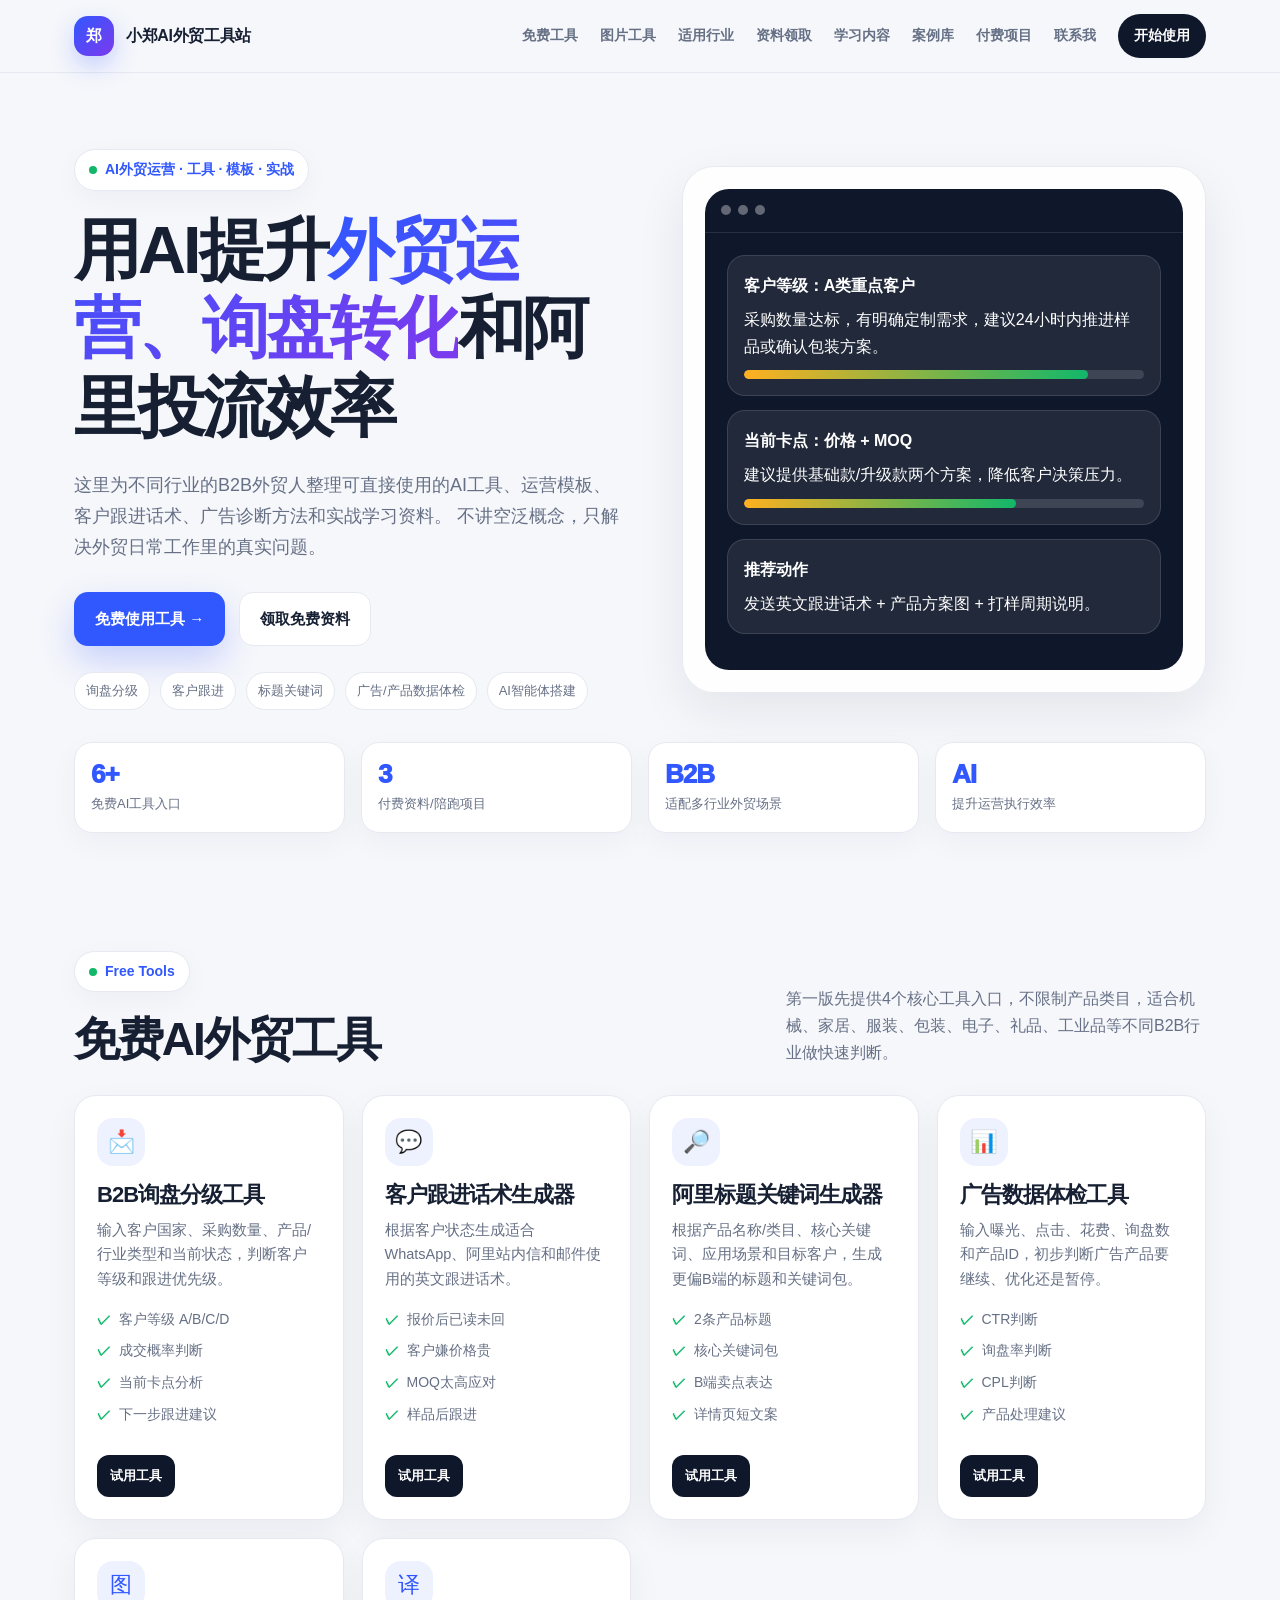
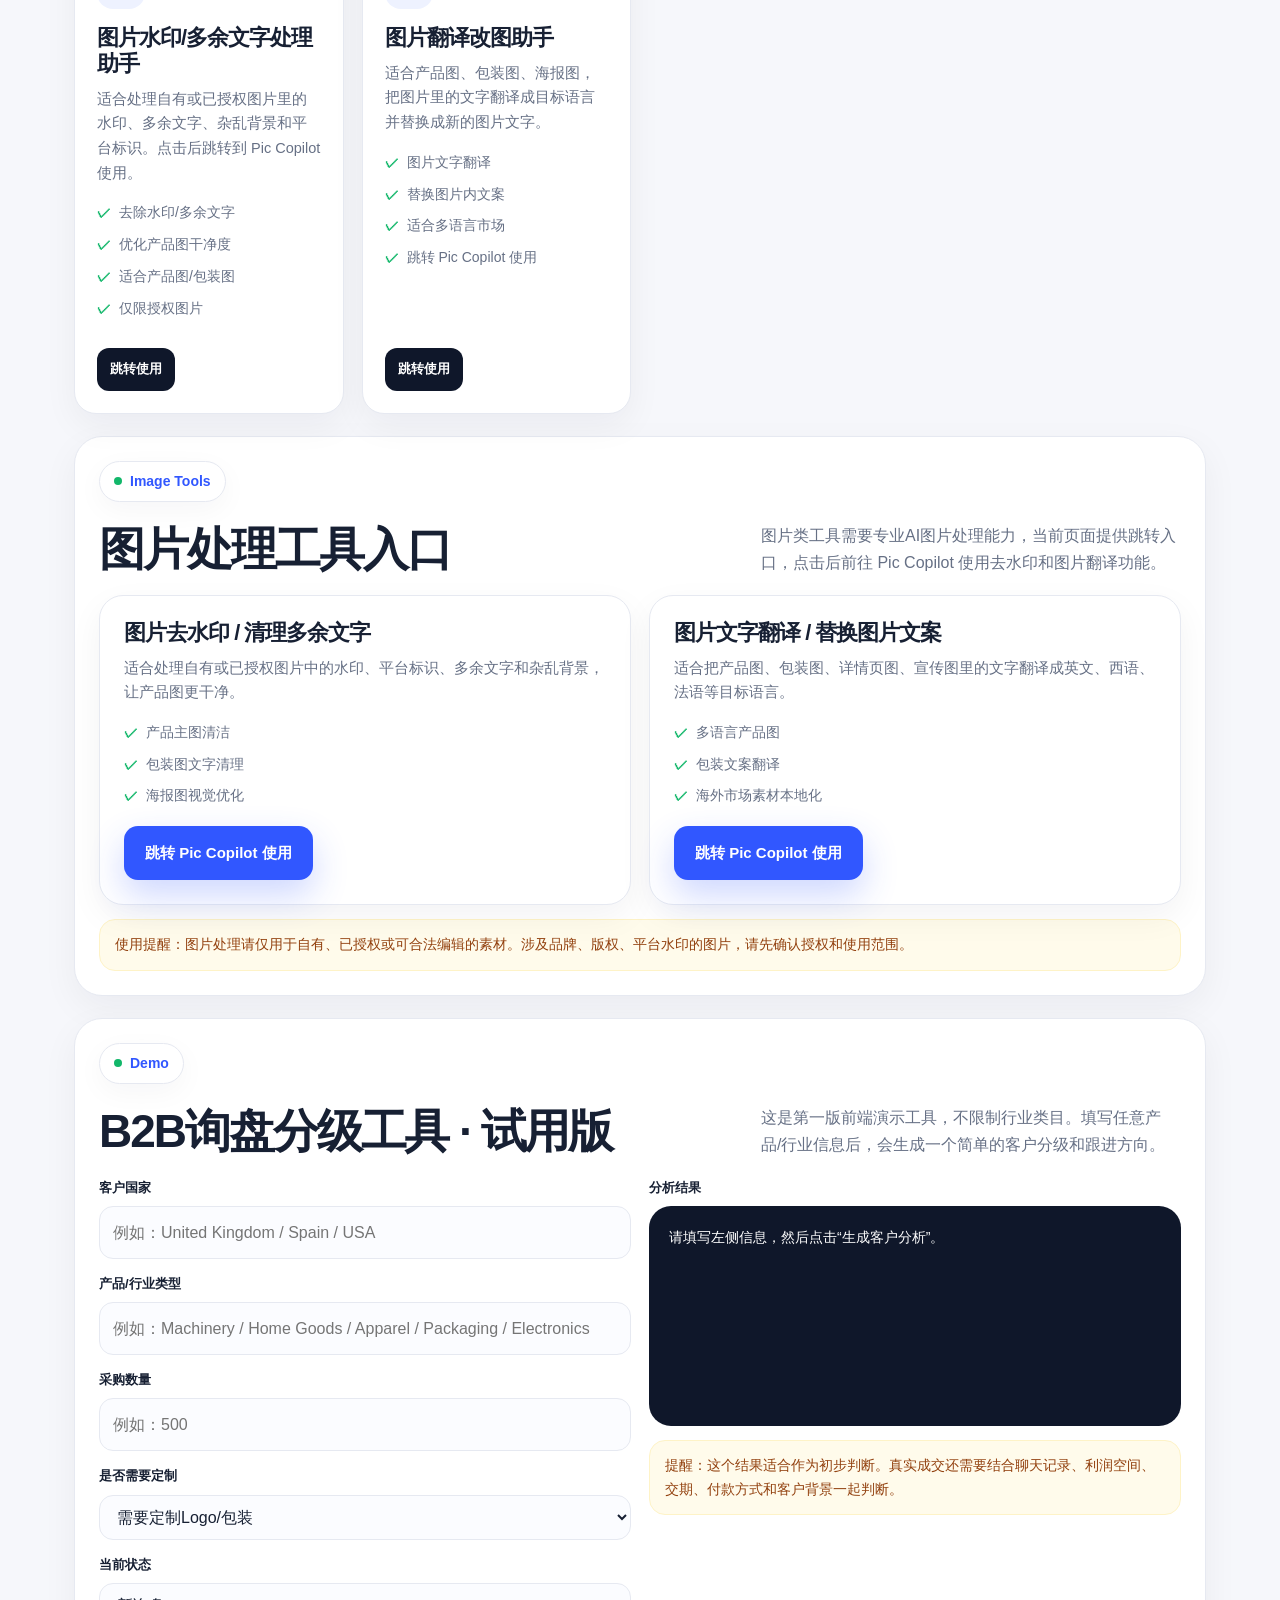
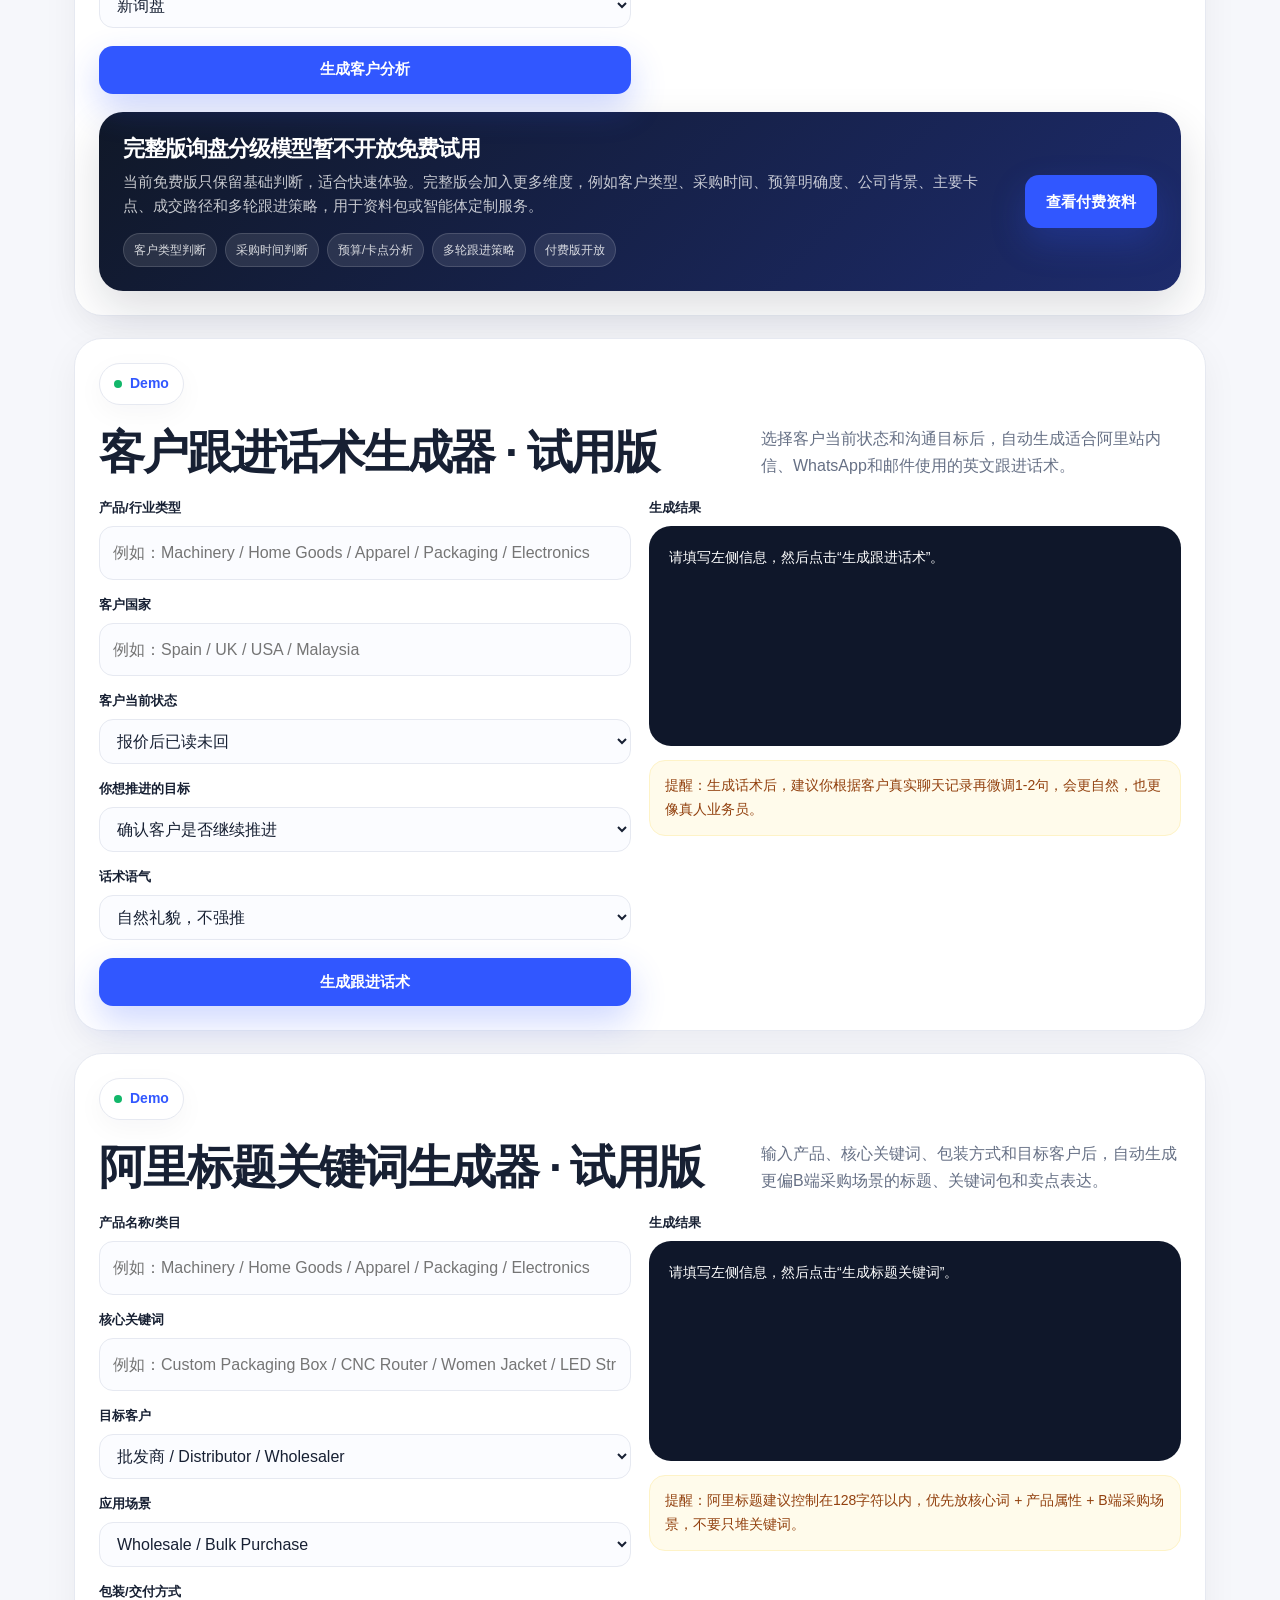
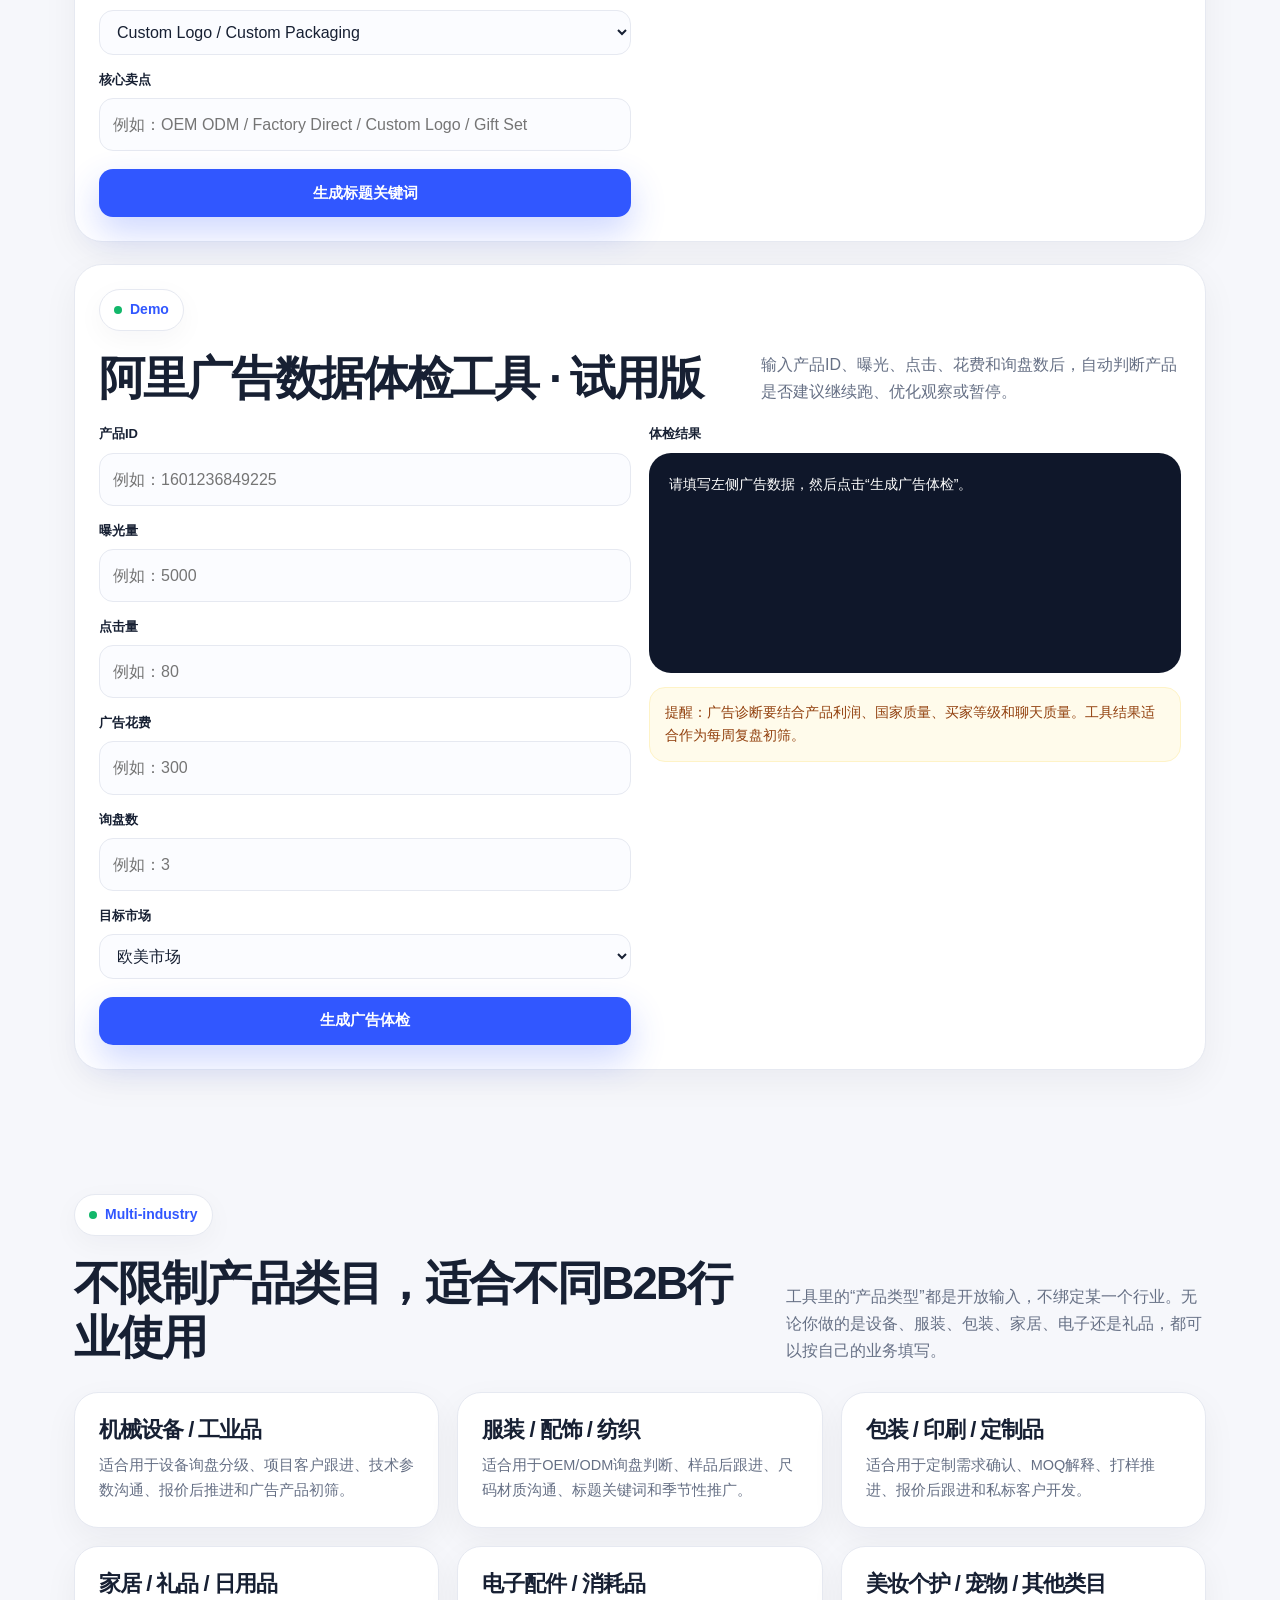
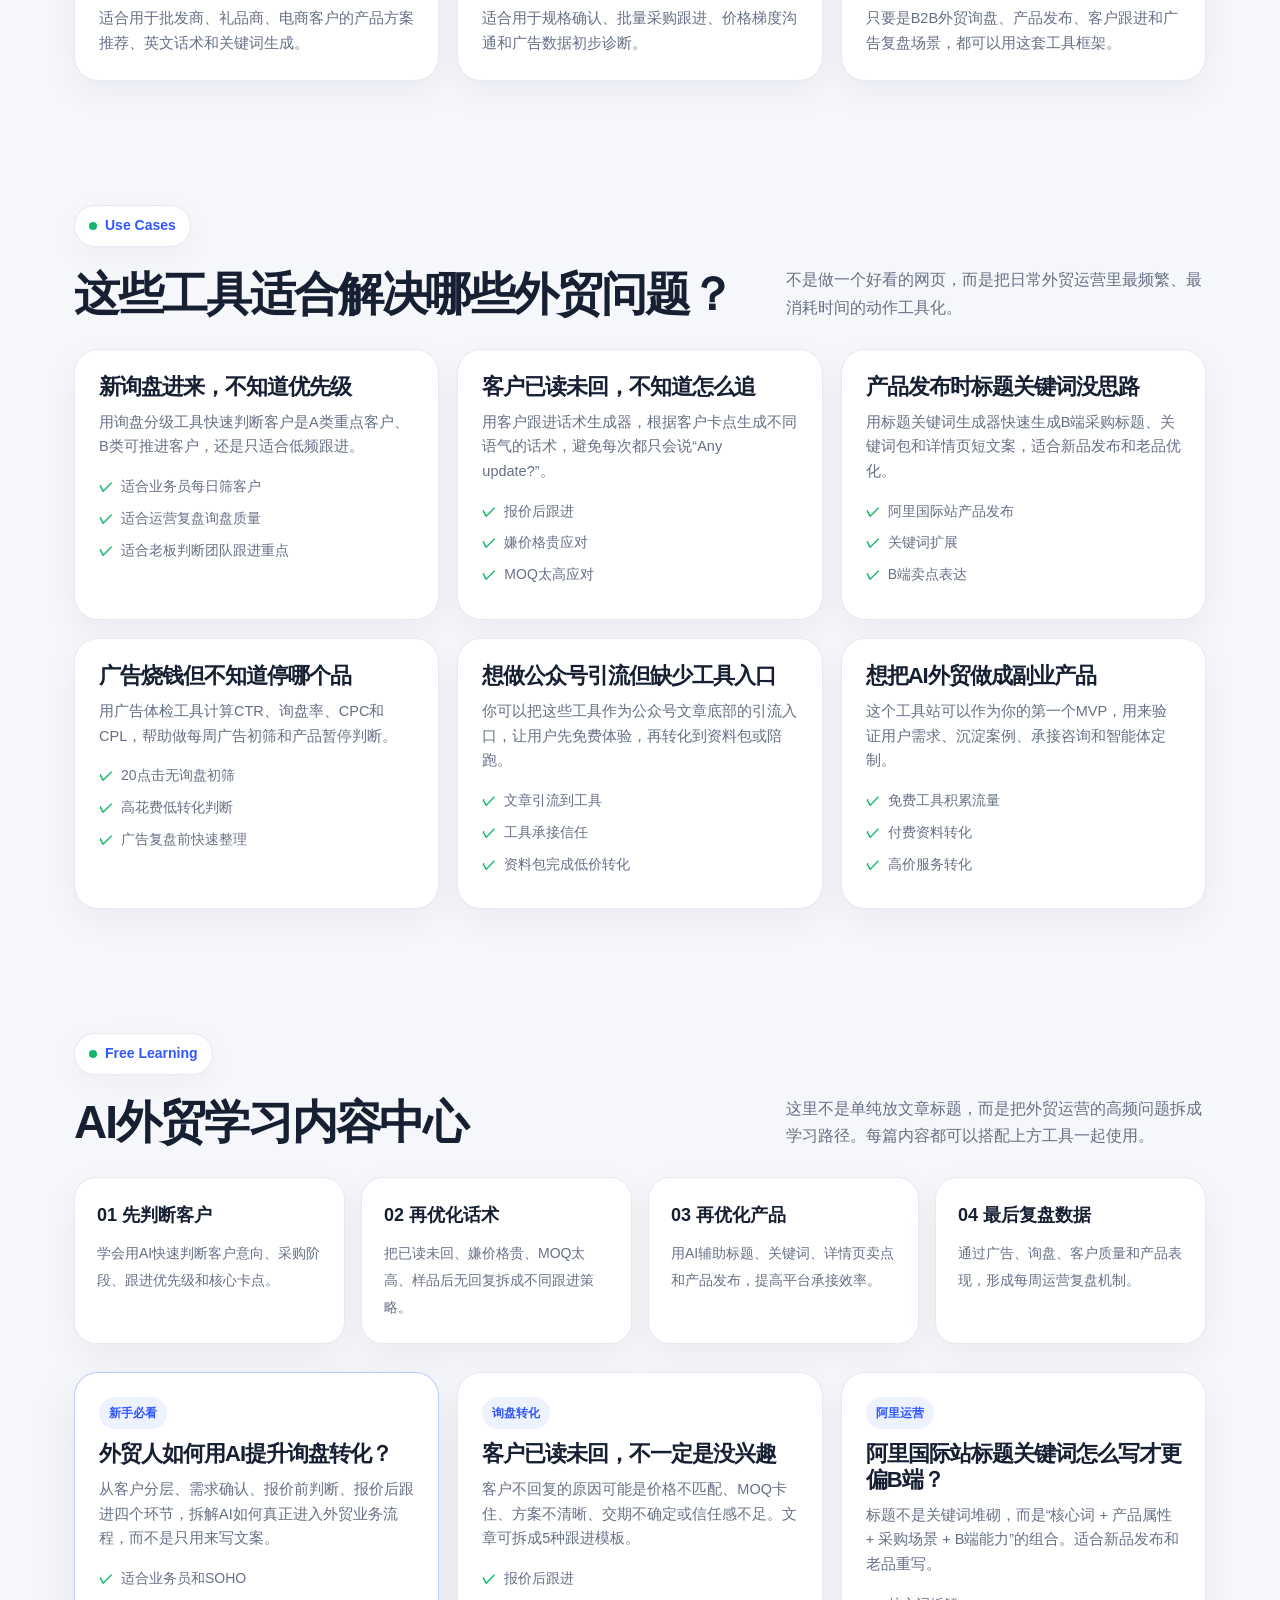
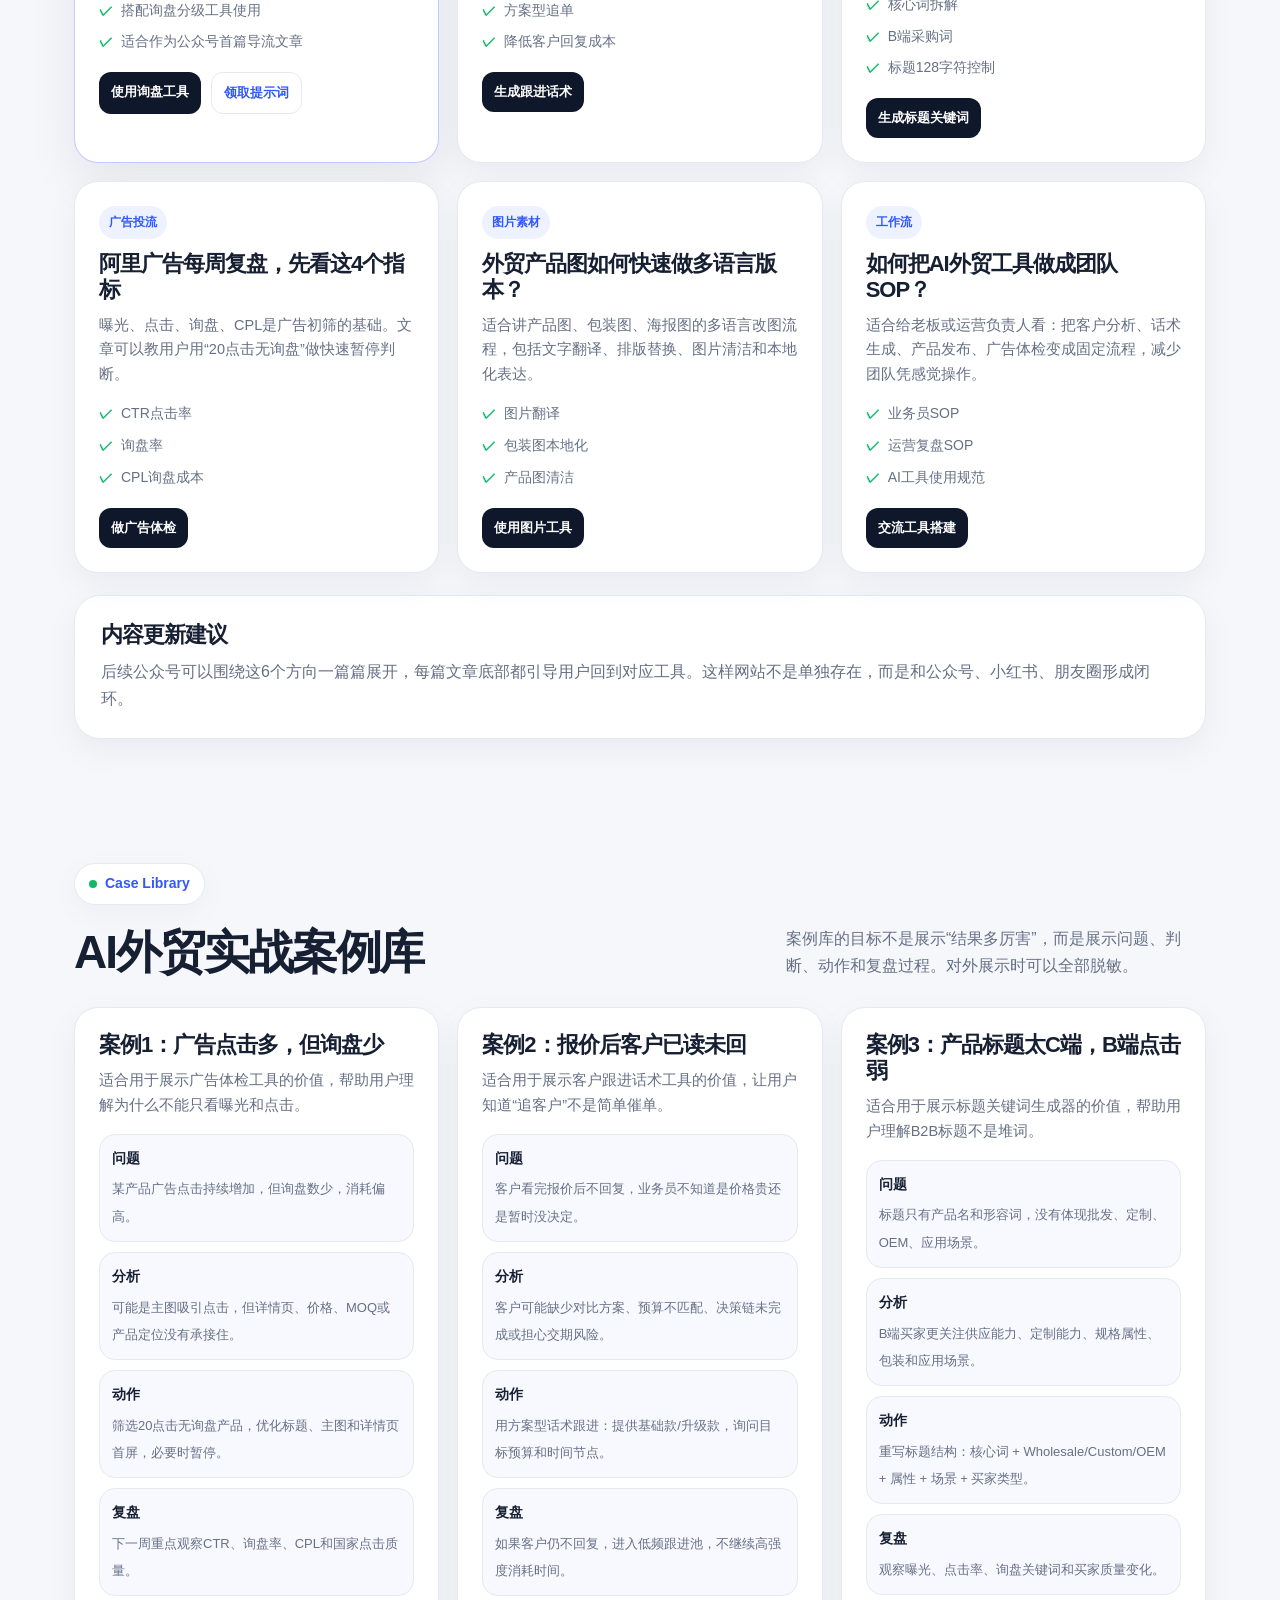
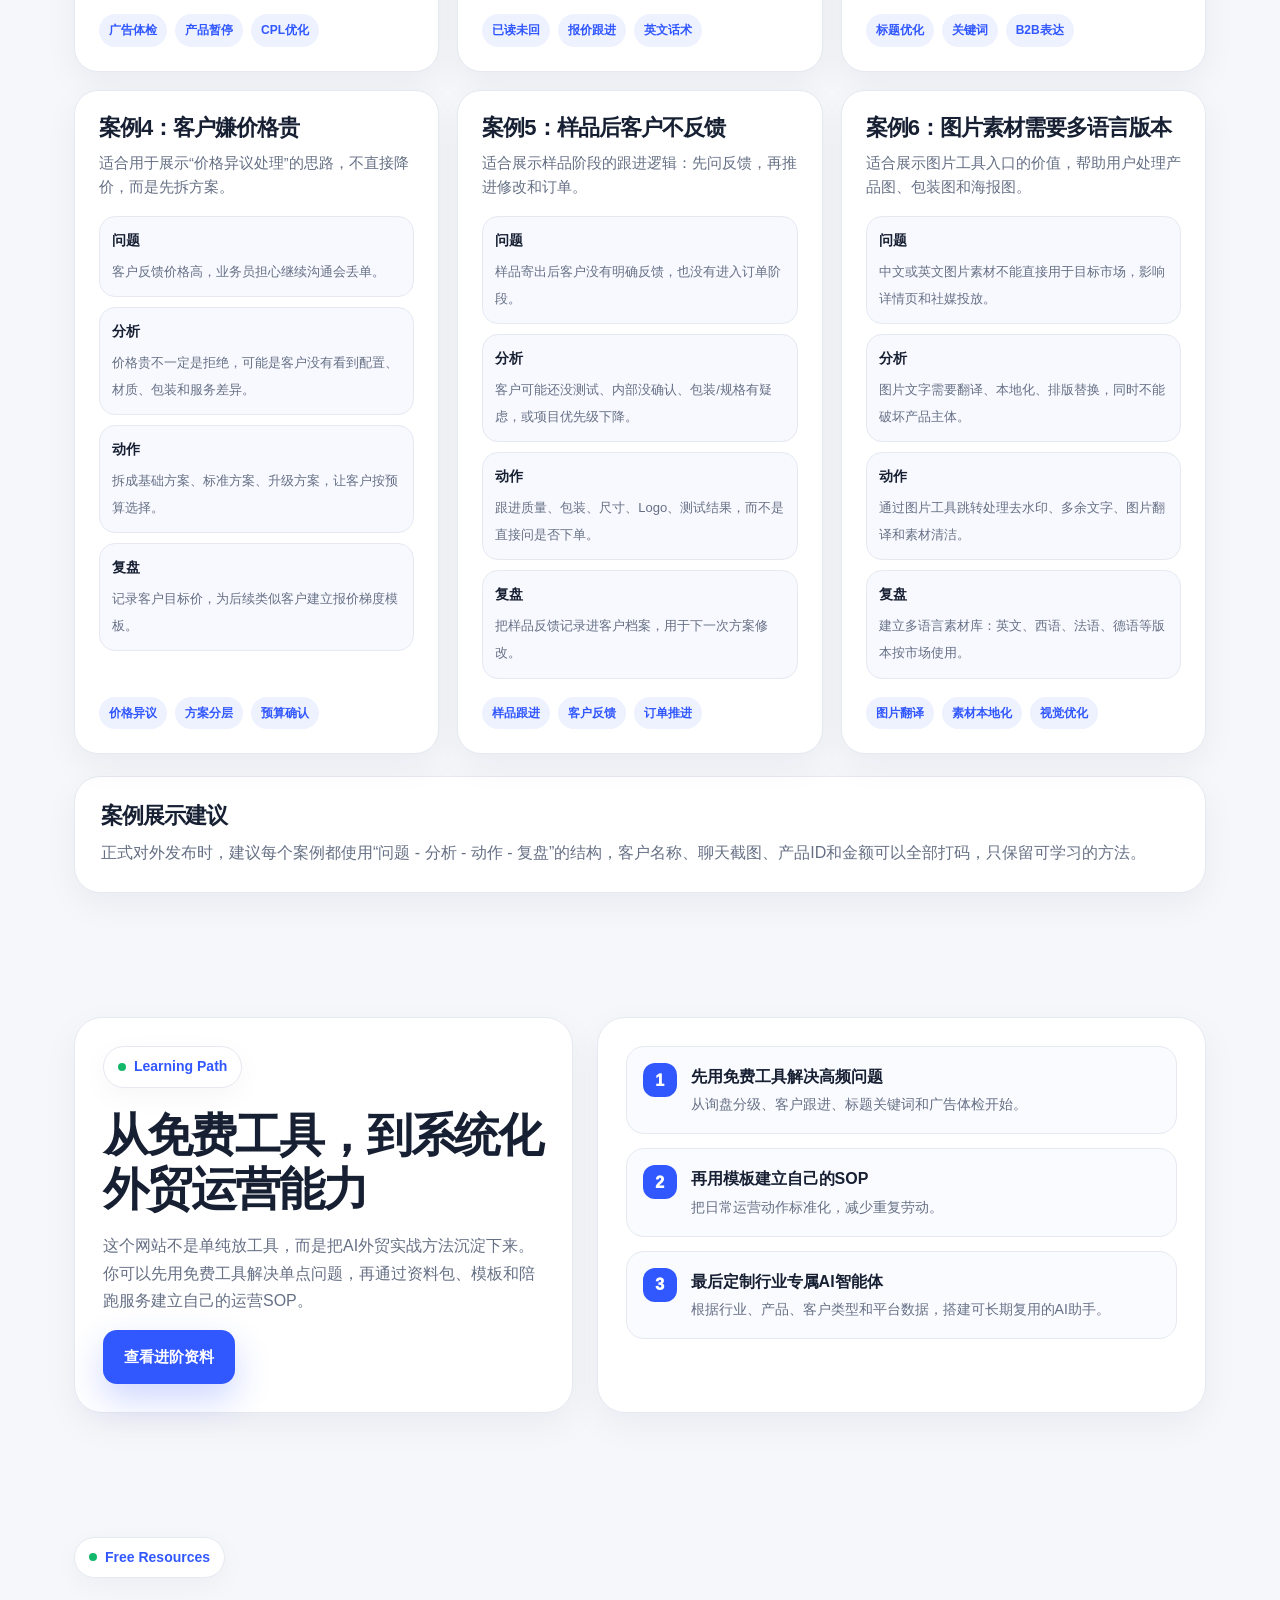
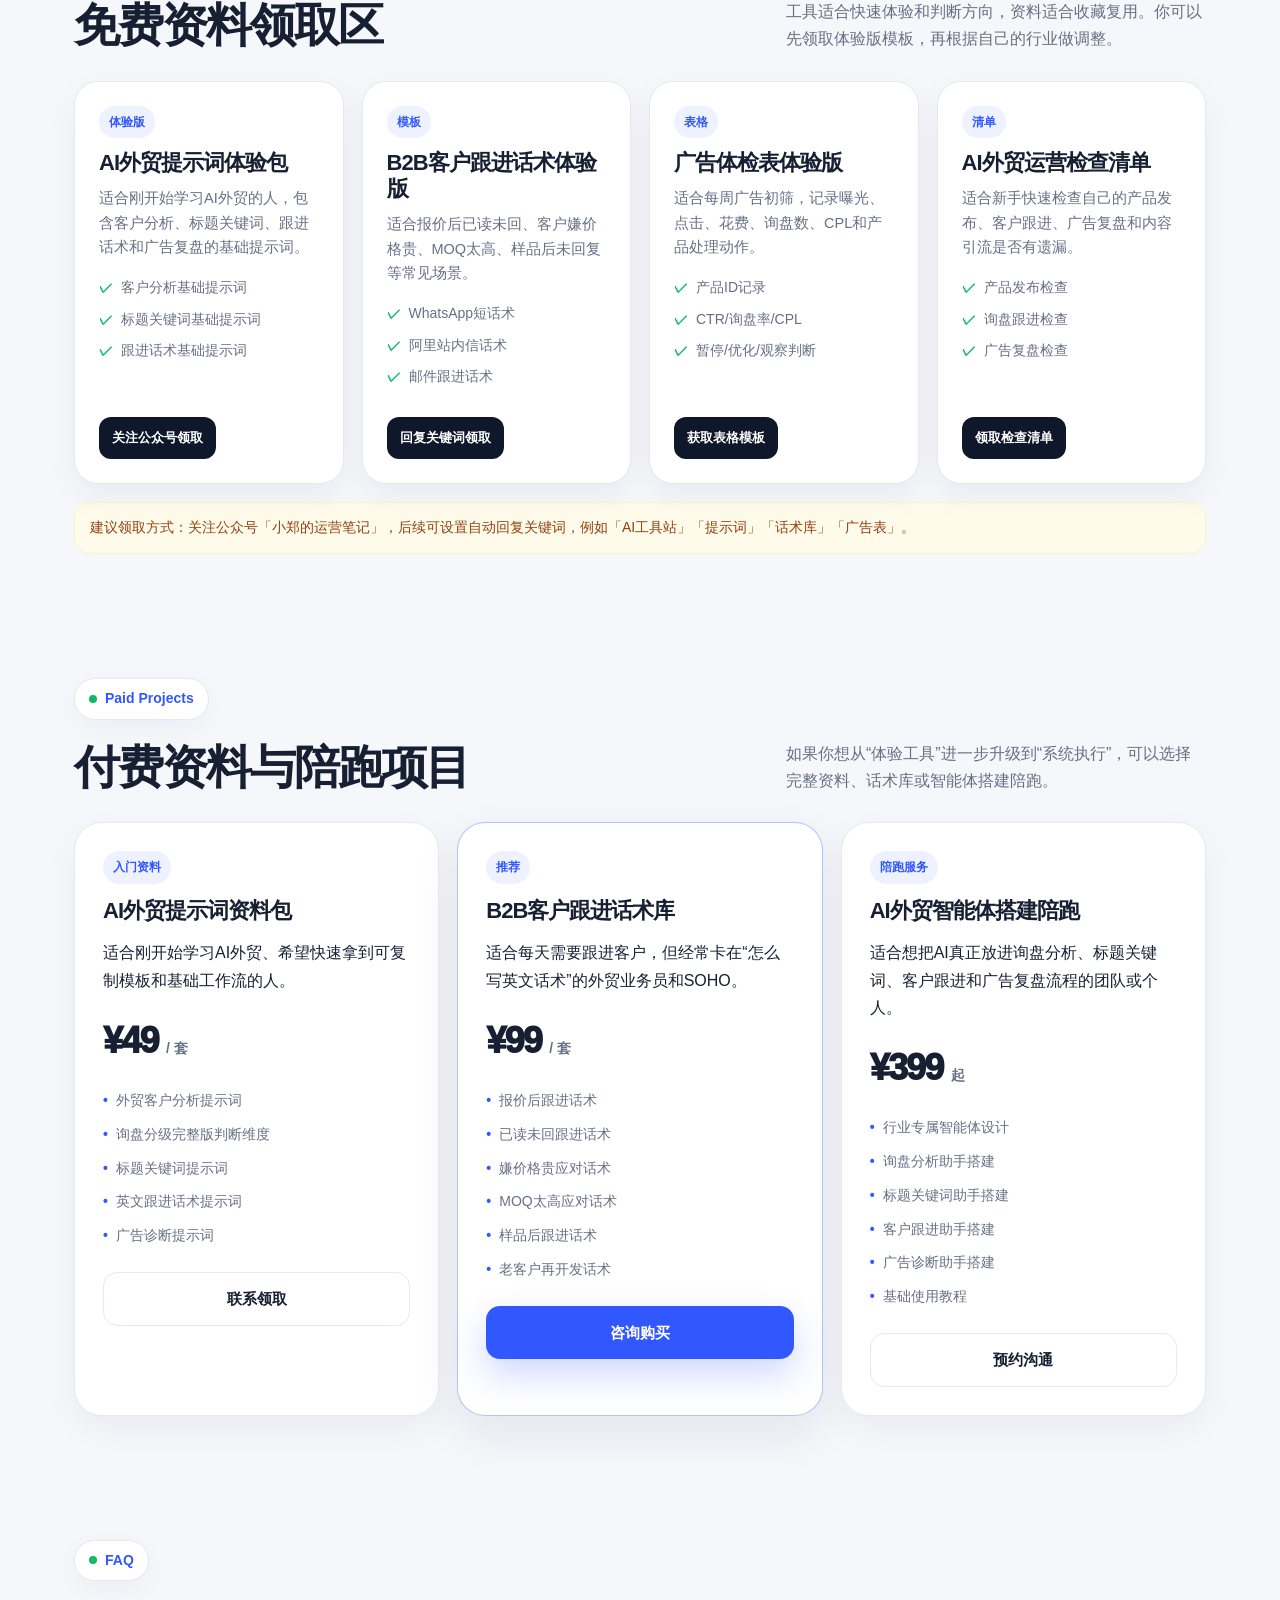
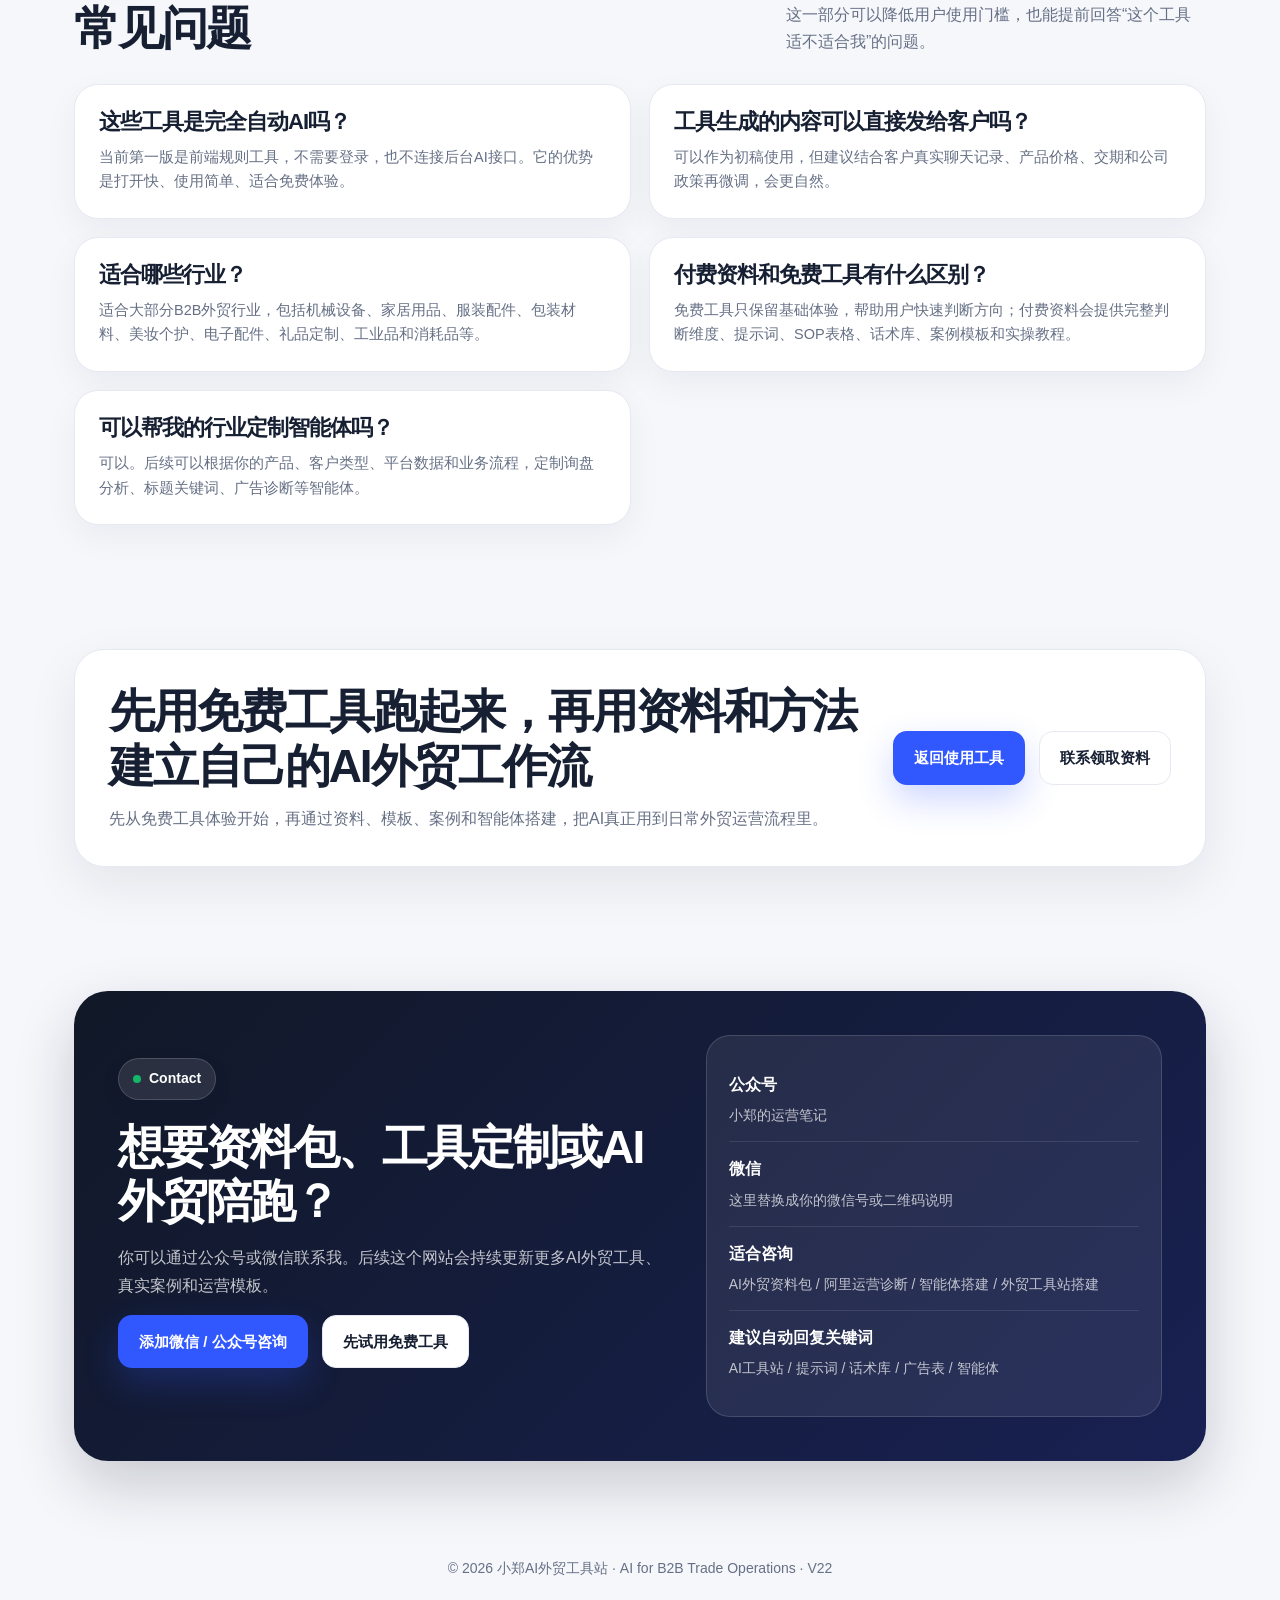
==== index.html @ 3e6de462 "Update index.html" ====
<!DOCTYPE html>
<html lang="zh-CN">
<head>
  <meta charset="UTF-8" />
  <meta name="viewport" content="width=device-width, initial-scale=1.0" />
  <title>小郑AI外贸工具站 | V22去除转化FAQ版</title>
  <meta name="description" content="小郑AI外贸工具站，为B2B外贸人提供AI工具、阿里国际站运营方法、客户跟进话术、广告诊断模板和付费资料项目。" />
  <style>
    :root {
      --bg: #f6f7fb;
      --card: #ffffff;
      --text: #172033;
      --muted: #667085;
      --primary: #3157ff;
      --primary-dark: #1838c9;
      --dark: #0f172a;
      --line: #e6e9f1;
      --soft: #eef2ff;
      --success: #12b76a;
      --warning: #ffb020;
      --shadow: 0 18px 50px rgba(16, 24, 40, 0.08);
    }

    * {
      box-sizing: border-box;
    }

    html {
      scroll-behavior: smooth;
    }

    body {
      margin: 0;
      background: var(--bg);
      color: var(--text);
      font-family: -apple-system, BlinkMacSystemFont, "Segoe UI", "PingFang SC", "Microsoft YaHei", Arial, sans-serif;
      line-height: 1.7;
      overflow-x: hidden;
    }

    a {
      color: inherit;
      text-decoration: none;
    }

    .site {
      width: 100%;
      max-width: 1180px;
      margin-left: auto;
      margin-right: auto;
      padding-left: 24px;
      padding-right: 24px;
    }

    .nav {
      position: sticky;
      top: 0;
      z-index: 20;
      background: rgba(246, 247, 251, 0.95);
      backdrop-filter: blur(18px);
      border-bottom: 1px solid var(--line);
    }

    .nav-row {
      height: 72px;
      display: flex;
      align-items: center;
      justify-content: space-between;
      gap: 24px;
    }

    .brand {
      display: flex;
      align-items: center;
      gap: 12px;
      font-weight: 900;
      letter-spacing: -0.02em;
      white-space: nowrap;
    }

    .brand-logo {
      width: 40px;
      height: 40px;
      border-radius: 14px;
      background: linear-gradient(135deg, #3157ff, #7c3aed);
      color: #fff;
      display: grid;
      place-items: center;
      box-shadow: 0 10px 25px rgba(49, 87, 255, 0.25);
    }

    .nav-links {
      display: flex;
      align-items: center;
      gap: 22px;
      color: var(--muted);
      font-size: 14px;
      font-weight: 700;
    }

    .nav-links a:hover {
      color: var(--primary);
    }

    .nav-cta {
      padding: 10px 16px;
      background: var(--dark);
      color: #fff !important;
      border-radius: 999px;
    }

    .hero {
      padding: 76px 0 56px;
    }

    .hero-grid {
      display: grid;
      grid-template-columns: minmax(0, 1fr) minmax(360px, 0.95fr);
      gap: 56px;
      align-items: center;
    }

    .eyebrow {
      display: inline-flex;
      align-items: center;
      gap: 8px;
      padding: 8px 14px;
      border: 1px solid var(--line);
      border-radius: 999px;
      background: #fff;
      color: var(--primary);
      font-size: 14px;
      font-weight: 800;
      margin-bottom: 20px;
      box-shadow: 0 8px 28px rgba(16, 24, 40, 0.04);
    }

    .dot {
      width: 8px;
      height: 8px;
      background: var(--success);
      border-radius: 50%;
      flex: 0 0 auto;
    }

    h1,
    h2,
    h3 {
      margin: 0;
      line-height: 1.18;
      letter-spacing: -0.045em;
    }

    h1 {
      font-size: clamp(42px, 5.2vw, 70px);
      max-width: 700px;
    }

    h2 {
      font-size: clamp(30px, 4vw, 46px);
    }

    h3 {
      font-size: 22px;
    }

    .gradient-text {
      background: linear-gradient(135deg, #3157ff, #7c3aed);
      -webkit-background-clip: text;
      background-clip: text;
      color: transparent;
    }

    .hero-subtitle {
      margin: 24px 0 30px;
      max-width: 650px;
      color: var(--muted);
      font-size: 18px;
    }

    .actions {
      display: flex;
      flex-wrap: wrap;
      gap: 14px;
      margin-bottom: 26px;
    }

    .btn {
      display: inline-flex;
      align-items: center;
      justify-content: center;
      min-height: 48px;
      padding: 13px 20px;
      border-radius: 14px;
      border: 1px solid transparent;
      font-weight: 900;
      font-size: 15px;
      transition: 0.2s ease;
    }

    .btn-primary {
      background: var(--primary);
      color: #fff;
      box-shadow: 0 15px 35px rgba(49, 87, 255, 0.24);
    }

    .btn-primary:hover {
      background: var(--primary-dark);
      transform: translateY(-2px);
    }

    .btn-light {
      background: #fff;
      border-color: var(--line);
      color: var(--text);
    }

    .btn-light:hover {
      border-color: var(--primary);
      color: var(--primary);
      transform: translateY(-2px);
    }

    .tags {
      display: flex;
      flex-wrap: wrap;
      gap: 10px;
      font-size: 13px;
      color: var(--muted);
    }

    .tag {
      padding: 7px 11px;
      background: #fff;
      border: 1px solid var(--line);
      border-radius: 999px;
    }

    .hero-panel {
      width: 100%;
      background: rgba(255,255,255,0.86);
      border: 1px solid rgba(230,233,241,0.95);
      border-radius: 32px;
      padding: 22px;
      box-shadow: var(--shadow);
    }

    .mock {
      background: var(--dark);
      border-radius: 24px;
      overflow: hidden;
      color: #fff;
    }

    .mock-top {
      height: 44px;
      display: flex;
      align-items: center;
      gap: 7px;
      padding: 0 16px;
      border-bottom: 1px solid rgba(255,255,255,0.1);
    }

    .circle {
      width: 10px;
      height: 10px;
      border-radius: 50%;
      background: rgba(255,255,255,0.35);
    }

    .mock-body {
      padding: 22px;
    }

    .result-card {
      padding: 16px;
      margin-bottom: 14px;
      background: rgba(255,255,255,0.08);
      border: 1px solid rgba(255,255,255,0.12);
      border-radius: 18px;
    }

    .result-card strong {
      display: block;
      margin-bottom: 7px;
    }

    .bar {
      height: 9px;
      margin-top: 10px;
      background: rgba(255,255,255,0.13);
      border-radius: 999px;
      overflow: hidden;
    }

    .bar span {
      display: block;
      height: 100%;
      background: linear-gradient(90deg, var(--warning), var(--success));
      border-radius: 999px;
    }

    .stats {
      display: grid;
      grid-template-columns: repeat(4, minmax(0, 1fr));
      gap: 16px;
      margin-top: 32px;
    }

    .stat {
      background: #fff;
      border: 1px solid var(--line);
      border-radius: 18px;
      padding: 18px 16px;
      box-shadow: 0 10px 30px rgba(16, 24, 40, 0.04);
    }

    .stat-number {
      color: var(--primary);
      font-size: 26px;
      line-height: 1;
      font-weight: 950;
      letter-spacing: -0.04em;
    }

    .stat-label {
      margin-top: 8px;
      color: var(--muted);
      font-size: 13px;
      line-height: 1.45;
    }

    section {
      padding: 62px 0;
    }

    .section-head {
      display: grid;
      grid-template-columns: minmax(0, 1fr) minmax(280px, 420px);
      align-items: end;
      gap: 28px;
      margin-bottom: 28px;
    }

    .section-head p {
      color: var(--muted);
      margin: 0;
    }

    .grid-4 {
      display: grid;
      grid-template-columns: repeat(4, minmax(0, 1fr));
      gap: 18px;
    }

    .card {
      background: var(--card);
      border: 1px solid var(--line);
      border-radius: 22px;
      padding: 22px;
      box-shadow: 0 12px 34px rgba(16, 24, 40, 0.05);
      transition: 0.22s ease;
      display: flex;
      flex-direction: column;
      min-height: 360px;
    }

    .card:hover {
      transform: translateY(-5px);
      box-shadow: var(--shadow);
      border-color: rgba(49, 87, 255, 0.25);
    }

    .icon {
      width: 48px;
      height: 48px;
      border-radius: 16px;
      background: var(--soft);
      color: var(--primary);
      display: grid;
      place-items: center;
      font-size: 22px;
      margin-bottom: 16px;
    }

    .card p {
      color: var(--muted);
      margin: 10px 0 16px;
      font-size: 14.5px;
    }

    .list {
      padding: 0;
      margin: 0 0 20px;
      list-style: none;
      color: var(--muted);
      font-size: 14px;
    }

    .list li {
      display: flex;
      gap: 8px;
      margin-bottom: 8px;
    }

    .list li::before {
      content: "✓";
      color: var(--success);
      font-weight: 900;
    }

    .card-action {
      margin-top: auto;
    }

    .mini-btn {
      display: inline-flex;
      align-items: center;
      padding: 10px 13px;
      border-radius: 12px;
      background: var(--dark);
      color: #fff;
      font-weight: 900;
      font-size: 13px;
    }

    .mini-btn:hover {
      background: var(--primary);
    }

    .demo {
      margin-top: 22px;
      background: #fff;
      border: 1px solid var(--line);
      border-radius: 28px;
      padding: 24px;
      box-shadow: 0 12px 36px rgba(16, 24, 40, 0.05);
    }

    .demo-grid {
      display: grid;
      grid-template-columns: minmax(0, 1fr) minmax(0, 1fr);
      gap: 18px;
      margin-top: 18px;
    }

    label {
      display: block;
      font-weight: 900;
      font-size: 13px;
      margin: 14px 0 7px;
    }

    label:first-child {
      margin-top: 0;
    }

    input,
    select {
      width: 100%;
      border: 1px solid var(--line);
      border-radius: 14px;
      padding: 12px 13px;
      font: inherit;
      background: #fbfcff;
      color: var(--text);
      outline: none;
    }

    input:focus,
    select:focus {
      border-color: var(--primary);
      box-shadow: 0 0 0 4px rgba(49, 87, 255, 0.08);
      background: #fff;
    }

    .output {
      min-height: 220px;
      white-space: pre-line;
      background: var(--dark);
      color: #fff;
      border-radius: 22px;
      padding: 20px;
      font-size: 14px;
    }

    .notice {
      margin-top: 14px;
      padding: 13px 15px;
      background: #fffbeb;
      border: 1px solid #fef3c7;
      border-radius: 16px;
      color: #92400e;
      font-size: 14px;
    }

    .split {
      display: grid;
      grid-template-columns: minmax(0, 0.9fr) minmax(0, 1.1fr);
      gap: 24px;
    }

    .panel {
      background: #fff;
      border: 1px solid var(--line);
      border-radius: 28px;
      padding: 28px;
      box-shadow: 0 12px 36px rgba(16, 24, 40, 0.05);
    }

    .panel p {
      color: var(--muted);
    }

    .steps {
      display: grid;
      gap: 14px;
    }

    .step {
      display: flex;
      gap: 14px;
      background: #fafbff;
      border: 1px solid var(--line);
      border-radius: 18px;
      padding: 16px;
    }

    .step-num {
      flex: 0 0 auto;
      width: 34px;
      height: 34px;
      border-radius: 12px;
      background: var(--primary);
      color: #fff;
      display: grid;
      place-items: center;
      font-weight: 950;
    }

    .step span {
      color: var(--muted);
      font-size: 14px;
    }

    .pricing {
      display: grid;
      grid-template-columns: repeat(3, minmax(0, 1fr));
      gap: 18px;
    }

    .price-card {
      background: #fff;
      border: 1px solid var(--line);
      border-radius: 28px;
      padding: 28px;
      box-shadow: 0 12px 36px rgba(16, 24, 40, 0.05);
    }

    .price-card.featured {
      border-color: rgba(49,87,255,0.36);
      box-shadow: var(--shadow);
    }

    .badge {
      display: inline-flex;
      padding: 6px 10px;
      border-radius: 999px;
      background: var(--soft);
      color: var(--primary);
      font-weight: 900;
      font-size: 12px;
      margin-bottom: 14px;
    }

    .price {
      margin: 14px 0;
      font-size: 36px;
      font-weight: 950;
      letter-spacing: -0.05em;
    }

    .price small {
      font-size: 14px;
      color: var(--muted);
      font-weight: 700;
      letter-spacing: 0;
    }

    .price-card ul {
      padding: 0;
      margin: 18px 0 24px;
      list-style: none;
      color: var(--muted);
      font-size: 14px;
    }

    .price-card li {
      display: flex;
      gap: 8px;
      margin-bottom: 10px;
    }

    .price-card li::before {
      content: "•";
      color: var(--primary);
      font-weight: 900;
    }

    .contact-box {
      background: linear-gradient(135deg, #111827, #182152);
      color: #fff;
      border-radius: 34px;
      padding: 44px;
      display: grid;
      grid-template-columns: minmax(0, 1.1fr) minmax(280px, 0.9fr);
      gap: 30px;
      align-items: center;
      box-shadow: 0 24px 60px rgba(17, 24, 39, 0.2);
    }

    .contact-box p {
      color: rgba(255,255,255,0.75);
    }

    .contact-card {
      background: rgba(255,255,255,0.08);
      border: 1px solid rgba(255,255,255,0.14);
      border-radius: 24px;
      padding: 22px;
    }

    .contact-row {
      padding: 13px 0;
      border-bottom: 1px solid rgba(255,255,255,0.1);
    }

    .contact-row:last-child {
      border-bottom: 0;
    }

    .contact-row strong {
      display: block;
      margin-bottom: 3px;
    }

    .contact-row span {
      color: rgba(255,255,255,0.72);
      font-size: 14px;
    }

    footer {
      padding: 34px 0;
      color: var(--muted);
      font-size: 14px;
      text-align: center;
    }


    .scenario-grid {
      display: grid;
      grid-template-columns: repeat(3, minmax(0, 1fr));
      gap: 18px;
    }

    .scenario-card,
    .article-card,
    .case-card,
    .faq-card {
      background: #fff;
      border: 1px solid var(--line);
      border-radius: 24px;
      padding: 24px;
      box-shadow: 0 12px 34px rgba(16, 24, 40, 0.05);
    }

    .scenario-card h3,
    .article-card h3,
    .case-card h3,
    .faq-card h3 {
      margin-bottom: 10px;
    }

    .scenario-card p,
    .article-card p,
    .case-card p,
    .faq-card p {
      color: var(--muted);
      margin: 0;
      font-size: 14.5px;
    }

    .article-grid {
      display: grid;
      grid-template-columns: repeat(3, minmax(0, 1fr));
      gap: 18px;
    }

    .article-meta {
      display: inline-flex;
      margin-bottom: 12px;
      padding: 6px 10px;
      border-radius: 999px;
      background: var(--soft);
      color: var(--primary);
      font-size: 12px;
      font-weight: 900;
    }

    .case-grid {
      display: grid;
      grid-template-columns: repeat(3, minmax(0, 1fr));
      gap: 18px;
    }

    .case-kpi {
      display: grid;
      grid-template-columns: repeat(2, minmax(0, 1fr));
      gap: 10px;
      margin-top: 18px;
    }

    .case-kpi div {
      background: #f8f9ff;
      border: 1px solid var(--line);
      border-radius: 16px;
      padding: 12px;
    }

    .case-kpi strong {
      display: block;
      color: var(--primary);
      font-size: 20px;
      line-height: 1.1;
    }

    .case-kpi span {
      color: var(--muted);
      font-size: 12px;
    }

    .roadmap {
      display: grid;
      grid-template-columns: repeat(4, minmax(0, 1fr));
      gap: 14px;
    }

    .roadmap-item {
      background: #fff;
      border: 1px solid var(--line);
      border-radius: 22px;
      padding: 20px;
      box-shadow: 0 12px 34px rgba(16, 24, 40, 0.04);
    }

    .roadmap-item strong {
      display: block;
      margin-bottom: 8px;
      font-size: 17px;
    }

    .roadmap-item span {
      color: var(--muted);
      font-size: 14px;
    }

    .faq-grid {
      display: grid;
      grid-template-columns: repeat(2, minmax(0, 1fr));
      gap: 18px;
    }

    .cta-strip {
      background: #fff;
      border: 1px solid var(--line);
      border-radius: 30px;
      padding: 34px;
      display: grid;
      grid-template-columns: minmax(0, 1fr) auto;
      gap: 24px;
      align-items: center;
      box-shadow: var(--shadow);
    }

    .cta-strip p {
      color: var(--muted);
      margin: 12px 0 0;
    }

    .check-list {
      padding: 0;
      margin: 16px 0 0;
      list-style: none;
      color: var(--muted);
      font-size: 14px;
    }

    .check-list li {
      display: flex;
      gap: 8px;
      margin-bottom: 8px;
    }

    .check-list li::before {
      content: "✓";
      color: var(--success);
      font-weight: 900;
    }


    .locked-box {
      margin-top: 18px;
      background: linear-gradient(135deg, #101828, #1d2b6c);
      color: #fff;
      border-radius: 24px;
      padding: 24px;
      display: grid;
      grid-template-columns: minmax(0, 1fr) auto;
      gap: 20px;
      align-items: center;
      box-shadow: 0 18px 45px rgba(16, 24, 40, 0.14);
    }

    .locked-box h3 {
      margin-bottom: 8px;
    }

    .locked-box p {
      color: rgba(255,255,255,0.76);
      margin: 0;
      font-size: 14.5px;
    }

    .locked-tags {
      display: flex;
      flex-wrap: wrap;
      gap: 8px;
      margin-top: 14px;
    }

    .locked-tags span {
      padding: 6px 10px;
      border-radius: 999px;
      background: rgba(255,255,255,0.1);
      border: 1px solid rgba(255,255,255,0.14);
      font-size: 12px;
      color: rgba(255,255,255,0.82);
    }


    .image-preview {
      margin-top: 12px;
      width: 100%;
      min-height: 160px;
      border: 1px dashed var(--line);
      border-radius: 18px;
      background: #fbfcff;
      display: grid;
      place-items: center;
      overflow: hidden;
      color: var(--muted);
      font-size: 14px;
      text-align: center;
      padding: 12px;
    }

    .image-preview img {
      max-width: 100%;
      max-height: 260px;
      display: block;
      border-radius: 14px;
    }

    .tool-disclaimer {
      margin-top: 16px;
      padding: 14px 16px;
      background: #fff7ed;
      border: 1px solid #fed7aa;
      border-radius: 18px;
      color: #9a3412;
      font-size: 14px;
    }


    .resource-grid {
      display: grid;
      grid-template-columns: repeat(4, minmax(0, 1fr));
      gap: 18px;
    }

    .resource-card {
      background: #fff;
      border: 1px solid var(--line);
      border-radius: 24px;
      padding: 24px;
      box-shadow: 0 12px 34px rgba(16, 24, 40, 0.05);
      display: flex;
      flex-direction: column;
      min-height: 285px;
    }

    .resource-card h3 {
      margin-bottom: 10px;
    }

    .resource-card p {
      color: var(--muted);
      margin: 0 0 16px;
      font-size: 14.5px;
    }

    .resource-card .card-action {
      margin-top: auto;
    }

    .resource-label {
      display: inline-flex;
      width: fit-content;
      margin-bottom: 12px;
      padding: 6px 10px;
      border-radius: 999px;
      background: var(--soft);
      color: var(--primary);
      font-size: 12px;
      font-weight: 900;
    }

    .contact-highlight {
      display: grid;
      grid-template-columns: repeat(3, minmax(0, 1fr));
      gap: 14px;
      margin-top: 20px;
    }

    .contact-highlight div {
      background: rgba(255,255,255,0.08);
      border: 1px solid rgba(255,255,255,0.14);
      border-radius: 18px;
      padding: 16px;
    }

    .contact-highlight strong {
      display: block;
      margin-bottom: 4px;
    }

    .contact-highlight span {
      color: rgba(255,255,255,0.72);
      font-size: 13px;
    }


    .learning-path-grid {
      display: grid;
      grid-template-columns: repeat(4, minmax(0, 1fr));
      gap: 16px;
      margin-bottom: 28px;
    }

    .learning-step {
      background: #fff;
      border: 1px solid var(--line);
      border-radius: 22px;
      padding: 22px;
      box-shadow: 0 12px 34px rgba(16, 24, 40, 0.05);
    }

    .learning-step strong {
      display: block;
      font-size: 18px;
      margin-bottom: 8px;
    }

    .learning-step span {
      color: var(--muted);
      font-size: 14px;
    }

    .article-card.featured-article {
      border-color: rgba(49,87,255,0.3);
      box-shadow: var(--shadow);
    }

    .article-actions {
      margin-top: 18px;
      display: flex;
      flex-wrap: wrap;
      gap: 10px;
    }

    .article-actions a {
      display: inline-flex;
      padding: 9px 12px;
      border-radius: 12px;
      background: var(--dark);
      color: #fff;
      font-weight: 900;
      font-size: 13px;
    }

    .article-actions a.secondary {
      background: #fff;
      color: var(--primary);
      border: 1px solid var(--line);
    }

    .case-card.detailed {
      display: flex;
      flex-direction: column;
      min-height: 420px;
    }

    .case-flow {
      display: grid;
      gap: 10px;
      margin-top: 16px;
    }

    .case-flow div {
      background: #f8f9ff;
      border: 1px solid var(--line);
      border-radius: 16px;
      padding: 12px;
    }

    .case-flow strong {
      display: block;
      margin-bottom: 4px;
      color: var(--text);
      font-size: 14px;
    }

    .case-flow span {
      color: var(--muted);
      font-size: 13px;
    }

    .case-tag-row {
      display: flex;
      flex-wrap: wrap;
      gap: 8px;
      margin-top: auto;
      padding-top: 18px;
    }

    .case-tag-row span {
      padding: 6px 10px;
      border-radius: 999px;
      background: var(--soft);
      color: var(--primary);
      font-size: 12px;
      font-weight: 900;
    }

    .content-note {
      background: #fff;
      border: 1px solid var(--line);
      border-radius: 26px;
      padding: 26px;
      margin-top: 22px;
      box-shadow: 0 12px 34px rgba(16, 24, 40, 0.05);
    }

    .content-note p {
      color: var(--muted);
      margin: 10px 0 0;
    }

    @media (max-width: 1050px) {
      .hero-grid,
      .split,
      .contact-box,
      .locked-box {
        grid-template-columns: 1fr;
      }

      .hero-panel {
        max-width: 760px;
      }

      .grid-4,
      .scenario-grid,
      .article-grid,
      .case-grid,
      .resource-grid,
      .contact-highlight,
      .learning-path-grid,
      .roadmap {
        grid-template-columns: repeat(2, minmax(0, 1fr));
      }
    }

    @media (max-width: 900px) {
      .section-head,
      .cta-strip {
        grid-template-columns: 1fr;
      }

      .pricing,
      .faq-grid {
        grid-template-columns: 1fr;
      }
    }

    @media (max-width: 720px) {
      .site {
        padding-left: 16px;
        padding-right: 16px;
      }

      .nav-row {
        height: auto;
        padding: 14px 0;
      }

      .nav-links {
        display: none;
      }

      .hero {
        padding-top: 48px;
      }

      .stats,
      .grid-4,
      .scenario-grid,
      .article-grid,
      .case-grid,
      .resource-grid,
      .contact-highlight,
      .learning-path-grid,
      .roadmap,
      .demo-grid {
        grid-template-columns: 1fr;
      }

      .contact-box {
        padding: 28px;
      }
    }
  </style>
</head>

<body>
  <header class="nav">
    <div class="site nav-row">
      <a href="#home" class="brand">
        <span class="brand-logo">郑</span>
        <span>小郑AI外贸工具站</span>
      </a>
      <nav class="nav-links">
        <a href="#tools">免费工具</a>
        <a href="#image-tools">图片工具</a>
        <a href="#industries">适用行业</a>
        <a href="#resources">资料领取</a>
        <a href="#articles">学习内容</a>
        <a href="#cases">案例库</a>
        <a href="#paid">付费项目</a>
        <a href="#contact">联系我</a>
        <a href="#tools" class="nav-cta">开始使用</a>
      </nav>
    </div>
  </header>

  <main id="home">
    <section class="hero">
      <div class="site">
        <div class="hero-grid">
          <div>
            <div class="eyebrow"><span class="dot"></span> AI外贸运营 · 工具 · 模板 · 实战</div>
            <h1>用AI提升<span class="gradient-text">外贸运营、询盘转化</span>和阿里投流效率</h1>
            <p class="hero-subtitle">
              这里为不同行业的B2B外贸人整理可直接使用的AI工具、运营模板、客户跟进话术、广告诊断方法和实战学习资料。
              不讲空泛概念，只解决外贸日常工作里的真实问题。
            </p>
            <div class="actions">
              <a class="btn btn-primary" href="#tools">免费使用工具 →</a>
              <a class="btn btn-light" href="#resources">领取免费资料</a>
            </div>
            <div class="tags">
              <span class="tag">询盘分级</span>
              <span class="tag">客户跟进</span>
              <span class="tag">标题关键词</span>
              <span class="tag">广告/产品数据体检</span>
              <span class="tag">AI智能体搭建</span>
            </div>
          </div>

          <div class="hero-panel">
            <div class="mock">
              <div class="mock-top">
                <span class="circle"></span>
                <span class="circle"></span>
                <span class="circle"></span>
              </div>
              <div class="mock-body">
                <div class="result-card">
                  <strong>客户等级：A类重点客户</strong>
                  <span>采购数量达标，有明确定制需求，建议24小时内推进样品或确认包装方案。</span>
                  <div class="bar"><span style="width:86%;"></span></div>
                </div>
                <div class="result-card">
                  <strong>当前卡点：价格 + MOQ</strong>
                  <span>建议提供基础款/升级款两个方案，降低客户决策压力。</span>
                  <div class="bar"><span style="width:68%;"></span></div>
                </div>
                <div class="result-card">
                  <strong>推荐动作</strong>
                  <span>发送英文跟进话术 + 产品方案图 + 打样周期说明。</span>
                </div>
              </div>
            </div>
          </div>
        </div>

        <div class="stats">
          <div class="stat">
            <div class="stat-number">6+</div>
            <div class="stat-label">免费AI工具入口</div>
          </div>
          <div class="stat">
            <div class="stat-number">3</div>
            <div class="stat-label">付费资料/陪跑项目</div>
          </div>
          <div class="stat">
            <div class="stat-number">B2B</div>
            <div class="stat-label">适配多行业外贸场景</div>
          </div>
          <div class="stat">
            <div class="stat-number">AI</div>
            <div class="stat-label">提升运营执行效率</div>
          </div>
        </div>
      </div>
    </section>

    <section id="tools">
      <div class="site">
        <div class="section-head">
          <div>
            <div class="eyebrow"><span class="dot"></span> Free Tools</div>
            <h2>免费AI外贸工具</h2>
          </div>
          <p>第一版先提供4个核心工具入口，不限制产品类目，适合机械、家居、服装、包装、电子、礼品、工业品等不同B2B行业做快速判断。</p>
        </div>

        <div class="grid-4">
          <article class="card">
            <div class="icon">📩</div>
            <h3>B2B询盘分级工具</h3>
            <p>输入客户国家、采购数量、产品/行业类型和当前状态，判断客户等级和跟进优先级。</p>
            <ul class="list">
              <li>客户等级 A/B/C/D</li>
              <li>成交概率判断</li>
              <li>当前卡点分析</li>
              <li>下一步跟进建议</li>
            </ul>
            <div class="card-action"><a href="#demo" class="mini-btn">试用工具</a></div>
          </article>

          <article class="card">
            <div class="icon">💬</div>
            <h3>客户跟进话术生成器</h3>
            <p>根据客户状态生成适合WhatsApp、阿里站内信和邮件使用的英文跟进话术。</p>
            <ul class="list">
              <li>报价后已读未回</li>
              <li>客户嫌价格贵</li>
              <li>MOQ太高应对</li>
              <li>样品后跟进</li>
            </ul>
            <div class="card-action"><a href="#followup-demo" class="mini-btn">试用工具</a></div>
          </article>

          <article class="card">
            <div class="icon">🔎</div>
            <h3>阿里标题关键词生成器</h3>
            <p>根据产品名称/类目、核心关键词、应用场景和目标客户，生成更偏B端的标题和关键词包。</p>
            <ul class="list">
              <li>2条产品标题</li>
              <li>核心关键词包</li>
              <li>B端卖点表达</li>
              <li>详情页短文案</li>
            </ul>
            <div class="card-action"><a href="#title-demo" class="mini-btn">试用工具</a></div>
          </article>

          <article class="card">
            <div class="icon">📊</div>
            <h3>广告数据体检工具</h3>
            <p>输入曝光、点击、花费、询盘数和产品ID，初步判断广告产品要继续、优化还是暂停。</p>
            <ul class="list">
              <li>CTR判断</li>
              <li>询盘率判断</li>
              <li>CPL判断</li>
              <li>产品处理建议</li>
            </ul>
            <div class="card-action"><a href="#ad-demo" class="mini-btn">试用工具</a></div>
          </article>

          <article class="card">
            <div class="icon">图</div>
            <h3>图片水印/多余文字处理助手</h3>
            <p>适合处理自有或已授权图片里的水印、多余文字、杂乱背景和平台标识。点击后跳转到 Pic Copilot 使用。</p>
            <ul class="list">
              <li>去除水印/多余文字</li>
              <li>优化产品图干净度</li>
              <li>适合产品图/包装图</li>
              <li>仅限授权图片</li>
            </ul>
            <div class="card-action"><a href="https://www.piccopilot.com/?actionType=" target="_blank" rel="noopener" class="mini-btn">跳转使用</a></div>
          </article>

          <article class="card">
            <div class="icon">译</div>
            <h3>图片翻译改图助手</h3>
            <p>适合产品图、包装图、海报图，把图片里的文字翻译成目标语言并替换成新的图片文字。</p>
            <ul class="list">
              <li>图片文字翻译</li>
              <li>替换图片内文案</li>
              <li>适合多语言市场</li>
              <li>跳转 Pic Copilot 使用</li>
            </ul>
            <div class="card-action"><a href="https://www.piccopilot.com/?actionType=" target="_blank" rel="noopener" class="mini-btn">跳转使用</a></div>
          </article>
        </div>

        <div class="demo" id="image-tools">
          <div class="section-head" style="margin-bottom:10px;">
            <div>
              <div class="eyebrow"><span class="dot"></span> Image Tools</div>
              <h2>图片处理工具入口</h2>
            </div>
            <p>图片类工具需要专业AI图片处理能力，当前页面提供跳转入口，点击后前往 Pic Copilot 使用去水印和图片翻译功能。</p>
          </div>

          <div class="demo-grid">
            <div class="scenario-card">
              <h3>图片去水印 / 清理多余文字</h3>
              <p>适合处理自有或已授权图片中的水印、平台标识、多余文字和杂乱背景，让产品图更干净。</p>
              <ul class="check-list">
                <li>产品主图清洁</li>
                <li>包装图文字清理</li>
                <li>海报图视觉优化</li>
              </ul>
              <div class="card-action" style="margin-top:18px;">
                <a class="btn btn-primary" href="https://www.piccopilot.com/?actionType=" target="_blank" rel="noopener">跳转 Pic Copilot 使用</a>
              </div>
            </div>

            <div class="scenario-card">
              <h3>图片文字翻译 / 替换图片文案</h3>
              <p>适合把产品图、包装图、详情页图、宣传图里的文字翻译成英文、西语、法语等目标语言。</p>
              <ul class="check-list">
                <li>多语言产品图</li>
                <li>包装文案翻译</li>
                <li>海外市场素材本地化</li>
              </ul>
              <div class="card-action" style="margin-top:18px;">
                <a class="btn btn-primary" href="https://www.piccopilot.com/?actionType=" target="_blank" rel="noopener">跳转 Pic Copilot 使用</a>
              </div>
            </div>
          </div>

          <div class="notice">
            使用提醒：图片处理请仅用于自有、已授权或可合法编辑的素材。涉及品牌、版权、平台水印的图片，请先确认授权和使用范围。
          </div>
        </div>


        <div id="demo" class="demo">
          <div class="section-head" style="margin-bottom:10px;">
            <div>
              <div class="eyebrow"><span class="dot"></span> Demo</div>
              <h2>B2B询盘分级工具 · 试用版</h2>
            </div>
            <p>这是第一版前端演示工具，不限制行业类目。填写任意产品/行业信息后，会生成一个简单的客户分级和跟进方向。</p>
          </div>

          <div class="demo-grid">
            <div>
              <label for="country">客户国家</label>
              <input id="country" placeholder="例如：United Kingdom / Spain / USA" />

              <label for="product">产品/行业类型</label>
              <input id="product" placeholder="例如：Machinery / Home Goods / Apparel / Packaging / Electronics" />

              <label for="quantity">采购数量</label>
              <input id="quantity" type="number" placeholder="例如：500" />

              <label for="custom">是否需要定制</label>
              <select id="custom">
                <option value="yes">需要定制Logo/包装</option>
                <option value="no">不需要定制</option>
                <option value="unknown">暂不明确</option>
              </select>

              <label for="status">当前状态</label>
              <select id="status">
                <option value="new">新询盘</option>
                <option value="quoted">已报价</option>
                <option value="read">已读未回</option>
                <option value="price">客户嫌价格贵</option>
                <option value="moq">客户觉得MOQ太高</option>
                <option value="sample">样品后未回复</option>
              </select>

              <button class="btn btn-primary" style="margin-top:18px;width:100%;" onclick="generateLeadScore()">生成客户分析</button>
            </div>

            <div>
              <label>分析结果</label>
              <div class="output" id="leadResult">请填写左侧信息，然后点击“生成客户分析”。</div>
              <div class="notice">
                提醒：这个结果适合作为初步判断。真实成交还需要结合聊天记录、利润空间、交期、付款方式和客户背景一起判断。
              </div>
            </div>
          </div>

          <div class="locked-box">
            <div>
              <h3>完整版询盘分级模型暂不开放免费试用</h3>
              <p>当前免费版只保留基础判断，适合快速体验。完整版会加入更多维度，例如客户类型、采购时间、预算明确度、公司背景、主要卡点、成交路径和多轮跟进策略，用于资料包或智能体定制服务。</p>
              <div class="locked-tags">
                <span>客户类型判断</span>
                <span>采购时间判断</span>
                <span>预算/卡点分析</span>
                <span>多轮跟进策略</span>
                <span>付费版开放</span>
              </div>
            </div>
            <a class="btn btn-primary" href="#paid">查看付费资料</a>
          </div>
        </div>

        <div id="followup-demo" class="demo">
          <div class="section-head" style="margin-bottom:10px;">
            <div>
              <div class="eyebrow"><span class="dot"></span> Demo</div>
              <h2>客户跟进话术生成器 · 试用版</h2>
            </div>
            <p>选择客户当前状态和沟通目标后，自动生成适合阿里站内信、WhatsApp和邮件使用的英文跟进话术。</p>
          </div>

          <div class="demo-grid">
            <div>
              <label for="followProduct">产品/行业类型</label>
              <input id="followProduct" placeholder="例如：Machinery / Home Goods / Apparel / Packaging / Electronics" />

              <label for="followCountry">客户国家</label>
              <input id="followCountry" placeholder="例如：Spain / UK / USA / Malaysia" />

              <label for="followStatus">客户当前状态</label>
              <select id="followStatus">
                <option value="noReply">报价后已读未回</option>
                <option value="expensive">客户嫌价格贵</option>
                <option value="moq">客户觉得MOQ太高</option>
                <option value="sample">样品后未回复</option>
                <option value="thinking">客户说再考虑一下</option>
                <option value="oldCustomer">老客户再开发</option>
              </select>

              <label for="followGoal">你想推进的目标</label>
              <select id="followGoal">
                <option value="confirm">确认客户是否继续推进</option>
                <option value="sample">推动客户先确认样品</option>
                <option value="budget">确认客户目标预算</option>
                <option value="order">推动客户尽快下单</option>
                <option value="call">预约一次语音/视频沟通</option>
              </select>

              <label for="followTone">话术语气</label>
              <select id="followTone">
                <option value="soft">自然礼貌，不强推</option>
                <option value="direct">直接推进成交</option>
                <option value="professional">专业稳重，适合B端客户</option>
              </select>

              <button class="btn btn-primary" style="margin-top:18px;width:100%;" onclick="generateFollowup()">生成跟进话术</button>
            </div>

            <div>
              <label>生成结果</label>
              <div class="output" id="followResult">请填写左侧信息，然后点击“生成跟进话术”。</div>
              <div class="notice">
                提醒：生成话术后，建议你根据客户真实聊天记录再微调1-2句，会更自然，也更像真人业务员。
              </div>
            </div>
          </div>
        </div>
        <div id="title-demo" class="demo">
          <div class="section-head" style="margin-bottom:10px;">
            <div>
              <div class="eyebrow"><span class="dot"></span> Demo</div>
              <h2>阿里标题关键词生成器 · 试用版</h2>
            </div>
            <p>输入产品、核心关键词、包装方式和目标客户后，自动生成更偏B端采购场景的标题、关键词包和卖点表达。</p>
          </div>

          <div class="demo-grid">
            <div>
              <label for="titleProduct">产品名称/类目</label>
              <input id="titleProduct" placeholder="例如：Machinery / Home Goods / Apparel / Packaging / Electronics" />

              <label for="coreKeyword">核心关键词</label>
              <input id="coreKeyword" placeholder="例如：Custom Packaging Box / CNC Router / Women Jacket / LED Strip Light" />

              <label for="targetBuyer">目标客户</label>
              <select id="targetBuyer">
                <option value="wholesaler">批发商 / Distributor / Wholesaler</option>
                <option value="brand">品牌商 / Private Label Brand</option>
                <option value="gift">礼品客户 / Corporate Gift Buyer</option>
                <option value="retail">商超零售 / Retail Chain</option>
                <option value="ecommerce">电商卖家 / E-commerce Seller</option>
              </select>

              <label for="application">应用场景</label>
              <select id="application">
                <option value="wholesale">Wholesale / Bulk Purchase</option>
                <option value="retail">Retail / E-commerce / Store Sales</option>
                <option value="industrial">Industrial / Commercial Use</option>
                <option value="customProject">Custom Project / OEM ODM</option>
                <option value="promotion">Promotion / Gift / Seasonal Campaign</option>
              </select>

              <label for="packageType">包装/交付方式</label>
              <select id="packageType">
                <option value="custom">Custom Logo / Custom Packaging</option>
                <option value="standard">Standard Export Packaging</option>
                <option value="bulk">Bulk Packing</option>
                <option value="retail">Retail Packaging</option>
                <option value="premium">Premium / Gift Packaging</option>
              </select>

              <label for="titleFeature">核心卖点</label>
              <input id="titleFeature" placeholder="例如：OEM ODM / Factory Direct / Custom Logo / Gift Set" />

              <button class="btn btn-primary" style="margin-top:18px;width:100%;" onclick="generateTitleKeywords()">生成标题关键词</button>
            </div>

            <div>
              <label>生成结果</label>
              <div class="output" id="titleResult">请填写左侧信息，然后点击“生成标题关键词”。</div>
              <div class="notice">
                提醒：阿里标题建议控制在128字符以内，优先放核心词 + 产品属性 + B端采购场景，不要只堆关键词。
              </div>
            </div>
          </div>
        </div>

        <div id="ad-demo" class="demo">
          <div class="section-head" style="margin-bottom:10px;">
            <div>
              <div class="eyebrow"><span class="dot"></span> Demo</div>
              <h2>阿里广告数据体检工具 · 试用版</h2>
            </div>
            <p>输入产品ID、曝光、点击、花费和询盘数后，自动判断产品是否建议继续跑、优化观察或暂停。</p>
          </div>

          <div class="demo-grid">
            <div>
              <label for="productId">产品ID</label>
              <input id="productId" placeholder="例如：1601236849225" />

              <label for="impressions">曝光量</label>
              <input id="impressions" type="number" placeholder="例如：5000" />

              <label for="clicks">点击量</label>
              <input id="clicks" type="number" placeholder="例如：80" />

              <label for="cost">广告花费</label>
              <input id="cost" type="number" placeholder="例如：300" />

              <label for="inquiries">询盘数</label>
              <input id="inquiries" type="number" placeholder="例如：3" />

              <label for="adMarket">目标市场</label>
              <select id="adMarket">
                <option value="欧美市场">欧美市场</option>
                <option value="北美市场">北美市场</option>
                <option value="欧洲市场">欧洲市场</option>
                <option value="中东市场">中东市场</option>
                <option value="南美市场">南美市场</option>
                <option value="全球市场">全球市场</option>
              </select>

              <button class="btn btn-primary" style="margin-top:18px;width:100%;" onclick="generateAdDiagnosis()">生成广告体检</button>
            </div>

            <div>
              <label>体检结果</label>
              <div class="output" id="adResult">请填写左侧广告数据，然后点击“生成广告体检”。</div>
              <div class="notice">
                提醒：广告诊断要结合产品利润、国家质量、买家等级和聊天质量。工具结果适合作为每周复盘初筛。
              </div>
            </div>
          </div>
        </div>
      </div>
    </section>

    <section id="industries">
      <div class="site">
        <div class="section-head">
          <div>
            <div class="eyebrow"><span class="dot"></span> Multi-industry</div>
            <h2>不限制产品类目，适合不同B2B行业使用</h2>
          </div>
          <p>工具里的“产品类型”都是开放输入，不绑定某一个行业。无论你做的是设备、服装、包装、家居、电子还是礼品，都可以按自己的业务填写。</p>
        </div>

        <div class="scenario-grid">
          <div class="scenario-card">
            <h3>机械设备 / 工业品</h3>
            <p>适合用于设备询盘分级、项目客户跟进、技术参数沟通、报价后推进和广告产品初筛。</p>
          </div>
          <div class="scenario-card">
            <h3>服装 / 配饰 / 纺织</h3>
            <p>适合用于OEM/ODM询盘判断、样品后跟进、尺码材质沟通、标题关键词和季节性推广。</p>
          </div>
          <div class="scenario-card">
            <h3>包装 / 印刷 / 定制品</h3>
            <p>适合用于定制需求确认、MOQ解释、打样推进、报价后跟进和私标客户开发。</p>
          </div>
          <div class="scenario-card">
            <h3>家居 / 礼品 / 日用品</h3>
            <p>适合用于批发商、礼品商、电商客户的产品方案推荐、英文话术和关键词生成。</p>
          </div>
          <div class="scenario-card">
            <h3>电子配件 / 消耗品</h3>
            <p>适合用于规格确认、批量采购跟进、价格梯度沟通和广告数据初步诊断。</p>
          </div>
          <div class="scenario-card">
            <h3>美妆个护 / 宠物 / 其他类目</h3>
            <p>只要是B2B外贸询盘、产品发布、客户跟进和广告复盘场景，都可以用这套工具框架。</p>
          </div>
        </div>
      </div>
    </section>

    <section id="scenarios">
      <div class="site">
        <div class="section-head">
          <div>
            <div class="eyebrow"><span class="dot"></span> Use Cases</div>
            <h2>这些工具适合解决哪些外贸问题？</h2>
          </div>
          <p>不是做一个好看的网页，而是把日常外贸运营里最频繁、最消耗时间的动作工具化。</p>
        </div>

        <div class="scenario-grid">
          <div class="scenario-card">
            <h3>新询盘进来，不知道优先级</h3>
            <p>用询盘分级工具快速判断客户是A类重点客户、B类可推进客户，还是只适合低频跟进。</p>
            <ul class="check-list">
              <li>适合业务员每日筛客户</li>
              <li>适合运营复盘询盘质量</li>
              <li>适合老板判断团队跟进重点</li>
            </ul>
          </div>

          <div class="scenario-card">
            <h3>客户已读未回，不知道怎么追</h3>
            <p>用客户跟进话术生成器，根据客户卡点生成不同语气的话术，避免每次都只会说“Any update?”。</p>
            <ul class="check-list">
              <li>报价后跟进</li>
              <li>嫌价格贵应对</li>
              <li>MOQ太高应对</li>
            </ul>
          </div>

          <div class="scenario-card">
            <h3>产品发布时标题关键词没思路</h3>
            <p>用标题关键词生成器快速生成B端采购标题、关键词包和详情页短文案，适合新品发布和老品优化。</p>
            <ul class="check-list">
              <li>阿里国际站产品发布</li>
              <li>关键词扩展</li>
              <li>B端卖点表达</li>
            </ul>
          </div>

          <div class="scenario-card">
            <h3>广告烧钱但不知道停哪个品</h3>
            <p>用广告体检工具计算CTR、询盘率、CPC和CPL，帮助做每周广告初筛和产品暂停判断。</p>
            <ul class="check-list">
              <li>20点击无询盘初筛</li>
              <li>高花费低转化判断</li>
              <li>广告复盘前快速整理</li>
            </ul>
          </div>

          <div class="scenario-card">
            <h3>想做公众号引流但缺少工具入口</h3>
            <p>你可以把这些工具作为公众号文章底部的引流入口，让用户先免费体验，再转化到资料包或陪跑。</p>
            <ul class="check-list">
              <li>文章引流到工具</li>
              <li>工具承接信任</li>
              <li>资料包完成低价转化</li>
            </ul>
          </div>

          <div class="scenario-card">
            <h3>想把AI外贸做成副业产品</h3>
            <p>这个工具站可以作为你的第一个MVP，用来验证用户需求、沉淀案例、承接咨询和智能体定制。</p>
            <ul class="check-list">
              <li>免费工具积累流量</li>
              <li>付费资料转化</li>
              <li>高价服务转化</li>
            </ul>
          </div>
        </div>
      </div>
    </section>


    <section id="articles">
      <div class="site">
        <div class="section-head">
          <div>
            <div class="eyebrow"><span class="dot"></span> Free Learning</div>
            <h2>AI外贸学习内容中心</h2>
          </div>
          <p>这里不是单纯放文章标题，而是把外贸运营的高频问题拆成学习路径。每篇内容都可以搭配上方工具一起使用。</p>
        </div>

        <div class="learning-path-grid">
          <div class="learning-step">
            <strong>01 先判断客户</strong>
            <span>学会用AI快速判断客户意向、采购阶段、跟进优先级和核心卡点。</span>
          </div>
          <div class="learning-step">
            <strong>02 再优化话术</strong>
            <span>把已读未回、嫌价格贵、MOQ太高、样品后无回复拆成不同跟进策略。</span>
          </div>
          <div class="learning-step">
            <strong>03 再优化产品</strong>
            <span>用AI辅助标题、关键词、详情页卖点和产品发布，提高平台承接效率。</span>
          </div>
          <div class="learning-step">
            <strong>04 最后复盘数据</strong>
            <span>通过广告、询盘、客户质量和产品表现，形成每周运营复盘机制。</span>
          </div>
        </div>

        <div class="article-grid">
          <article class="article-card featured-article">
            <span class="article-meta">新手必看</span>
            <h3>外贸人如何用AI提升询盘转化？</h3>
            <p>从客户分层、需求确认、报价前判断、报价后跟进四个环节，拆解AI如何真正进入外贸业务流程，而不是只用来写文案。</p>
            <ul class="check-list">
              <li>适合业务员和SOHO</li>
              <li>搭配询盘分级工具使用</li>
              <li>适合作为公众号首篇导流文章</li>
            </ul>
            <div class="article-actions">
              <a href="#demo">使用询盘工具</a>
              <a href="#resources" class="secondary">领取提示词</a>
            </div>
          </article>

          <article class="article-card">
            <span class="article-meta">询盘转化</span>
            <h3>客户已读未回，不一定是没兴趣</h3>
            <p>客户不回复的原因可能是价格不匹配、MOQ卡住、方案不清晰、交期不确定或信任感不足。文章可拆成5种跟进模板。</p>
            <ul class="check-list">
              <li>报价后跟进</li>
              <li>方案型追单</li>
              <li>降低客户回复成本</li>
            </ul>
            <div class="article-actions">
              <a href="#followup-demo">生成跟进话术</a>
            </div>
          </article>

          <article class="article-card">
            <span class="article-meta">阿里运营</span>
            <h3>阿里国际站标题关键词怎么写才更偏B端？</h3>
            <p>标题不是关键词堆砌，而是“核心词 + 产品属性 + 采购场景 + B端能力”的组合。适合新品发布和老品重写。</p>
            <ul class="check-list">
              <li>核心词拆解</li>
              <li>B端采购词</li>
              <li>标题128字符控制</li>
            </ul>
            <div class="article-actions">
              <a href="#title-demo">生成标题关键词</a>
            </div>
          </article>

          <article class="article-card">
            <span class="article-meta">广告投流</span>
            <h3>阿里广告每周复盘，先看这4个指标</h3>
            <p>曝光、点击、询盘、CPL是广告初筛的基础。文章可以教用户用“20点击无询盘”做快速暂停判断。</p>
            <ul class="check-list">
              <li>CTR点击率</li>
              <li>询盘率</li>
              <li>CPL询盘成本</li>
            </ul>
            <div class="article-actions">
              <a href="#ad-demo">做广告体检</a>
            </div>
          </article>

          <article class="article-card">
            <span class="article-meta">图片素材</span>
            <h3>外贸产品图如何快速做多语言版本？</h3>
            <p>适合讲产品图、包装图、海报图的多语言改图流程，包括文字翻译、排版替换、图片清洁和本地化表达。</p>
            <ul class="check-list">
              <li>图片翻译</li>
              <li>包装图本地化</li>
              <li>产品图清洁</li>
            </ul>
            <div class="article-actions">
              <a href="#image-tools">使用图片工具</a>
            </div>
          </article>

          <article class="article-card">
            <span class="article-meta">工作流</span>
            <h3>如何把AI外贸工具做成团队SOP？</h3>
            <p>适合给老板或运营负责人看：把客户分析、话术生成、产品发布、广告体检变成固定流程，减少团队凭感觉操作。</p>
            <ul class="check-list">
              <li>业务员SOP</li>
              <li>运营复盘SOP</li>
              <li>AI工具使用规范</li>
            </ul>
            <div class="article-actions">
              <a href="#contact">交流工具搭建</a>
            </div>
          </article>
        </div>

        <div class="content-note">
          <h3>内容更新建议</h3>
          <p>后续公众号可以围绕这6个方向一篇篇展开，每篇文章底部都引导用户回到对应工具。这样网站不是单独存在，而是和公众号、小红书、朋友圈形成闭环。</p>
        </div>
      </div>
    </section>



    <section id="cases">
      <div class="site">
        <div class="section-head">
          <div>
            <div class="eyebrow"><span class="dot"></span> Case Library</div>
            <h2>AI外贸实战案例库</h2>
          </div>
          <p>案例库的目标不是展示“结果多厉害”，而是展示问题、判断、动作和复盘过程。对外展示时可以全部脱敏。</p>
        </div>

        <div class="case-grid">
          <article class="case-card detailed">
            <h3>案例1：广告点击多，但询盘少</h3>
            <p>适合用于展示广告体检工具的价值，帮助用户理解为什么不能只看曝光和点击。</p>
            <div class="case-flow">
              <div>
                <strong>问题</strong>
                <span>某产品广告点击持续增加，但询盘数少，消耗偏高。</span>
              </div>
              <div>
                <strong>分析</strong>
                <span>可能是主图吸引点击，但详情页、价格、MOQ或产品定位没有承接住。</span>
              </div>
              <div>
                <strong>动作</strong>
                <span>筛选20点击无询盘产品，优化标题、主图和详情页首屏，必要时暂停。</span>
              </div>
              <div>
                <strong>复盘</strong>
                <span>下一周重点观察CTR、询盘率、CPL和国家点击质量。</span>
              </div>
            </div>
            <div class="case-tag-row">
              <span>广告体检</span>
              <span>产品暂停</span>
              <span>CPL优化</span>
            </div>
          </article>

          <article class="case-card detailed">
            <h3>案例2：报价后客户已读未回</h3>
            <p>适合用于展示客户跟进话术工具的价值，让用户知道“追客户”不是简单催单。</p>
            <div class="case-flow">
              <div>
                <strong>问题</strong>
                <span>客户看完报价后不回复，业务员不知道是价格贵还是暂时没决定。</span>
              </div>
              <div>
                <strong>分析</strong>
                <span>客户可能缺少对比方案、预算不匹配、决策链未完成或担心交期风险。</span>
              </div>
              <div>
                <strong>动作</strong>
                <span>用方案型话术跟进：提供基础款/升级款，询问目标预算和时间节点。</span>
              </div>
              <div>
                <strong>复盘</strong>
                <span>如果客户仍不回复，进入低频跟进池，不继续高强度消耗时间。</span>
              </div>
            </div>
            <div class="case-tag-row">
              <span>已读未回</span>
              <span>报价跟进</span>
              <span>英文话术</span>
            </div>
          </article>

          <article class="case-card detailed">
            <h3>案例3：产品标题太C端，B端点击弱</h3>
            <p>适合用于展示标题关键词生成器的价值，帮助用户理解B2B标题不是堆词。</p>
            <div class="case-flow">
              <div>
                <strong>问题</strong>
                <span>标题只有产品名和形容词，没有体现批发、定制、OEM、应用场景。</span>
              </div>
              <div>
                <strong>分析</strong>
                <span>B端买家更关注供应能力、定制能力、规格属性、包装和应用场景。</span>
              </div>
              <div>
                <strong>动作</strong>
                <span>重写标题结构：核心词 + Wholesale/Custom/OEM + 属性 + 场景 + 买家类型。</span>
              </div>
              <div>
                <strong>复盘</strong>
                <span>观察曝光、点击率、询盘关键词和买家质量变化。</span>
              </div>
            </div>
            <div class="case-tag-row">
              <span>标题优化</span>
              <span>关键词</span>
              <span>B2B表达</span>
            </div>
          </article>

          <article class="case-card detailed">
            <h3>案例4：客户嫌价格贵</h3>
            <p>适合用于展示“价格异议处理”的思路，不直接降价，而是先拆方案。</p>
            <div class="case-flow">
              <div>
                <strong>问题</strong>
                <span>客户反馈价格高，业务员担心继续沟通会丢单。</span>
              </div>
              <div>
                <strong>分析</strong>
                <span>价格贵不一定是拒绝，可能是客户没有看到配置、材质、包装和服务差异。</span>
              </div>
              <div>
                <strong>动作</strong>
                <span>拆成基础方案、标准方案、升级方案，让客户按预算选择。</span>
              </div>
              <div>
                <strong>复盘</strong>
                <span>记录客户目标价，为后续类似客户建立报价梯度模板。</span>
              </div>
            </div>
            <div class="case-tag-row">
              <span>价格异议</span>
              <span>方案分层</span>
              <span>预算确认</span>
            </div>
          </article>

          <article class="case-card detailed">
            <h3>案例5：样品后客户不反馈</h3>
            <p>适合展示样品阶段的跟进逻辑：先问反馈，再推进修改和订单。</p>
            <div class="case-flow">
              <div>
                <strong>问题</strong>
                <span>样品寄出后客户没有明确反馈，也没有进入订单阶段。</span>
              </div>
              <div>
                <strong>分析</strong>
                <span>客户可能还没测试、内部没确认、包装/规格有疑虑，或项目优先级下降。</span>
              </div>
              <div>
                <strong>动作</strong>
                <span>跟进质量、包装、尺寸、Logo、测试结果，而不是直接问是否下单。</span>
              </div>
              <div>
                <strong>复盘</strong>
                <span>把样品反馈记录进客户档案，用于下一次方案修改。</span>
              </div>
            </div>
            <div class="case-tag-row">
              <span>样品跟进</span>
              <span>客户反馈</span>
              <span>订单推进</span>
            </div>
          </article>

          <article class="case-card detailed">
            <h3>案例6：图片素材需要多语言版本</h3>
            <p>适合展示图片工具入口的价值，帮助用户处理产品图、包装图和海报图。</p>
            <div class="case-flow">
              <div>
                <strong>问题</strong>
                <span>中文或英文图片素材不能直接用于目标市场，影响详情页和社媒投放。</span>
              </div>
              <div>
                <strong>分析</strong>
                <span>图片文字需要翻译、本地化、排版替换，同时不能破坏产品主体。</span>
              </div>
              <div>
                <strong>动作</strong>
                <span>通过图片工具跳转处理去水印、多余文字、图片翻译和素材清洁。</span>
              </div>
              <div>
                <strong>复盘</strong>
                <span>建立多语言素材库：英文、西语、法语、德语等版本按市场使用。</span>
              </div>
            </div>
            <div class="case-tag-row">
              <span>图片翻译</span>
              <span>素材本地化</span>
              <span>视觉优化</span>
            </div>
          </article>
        </div>

        <div class="content-note">
          <h3>案例展示建议</h3>
          <p>正式对外发布时，建议每个案例都使用“问题 - 分析 - 动作 - 复盘”的结构，客户名称、聊天截图、产品ID和金额可以全部打码，只保留可学习的方法。</p>
        </div>
      </div>
    </section>


    <section id="learn">
      <div class="site split">
        <div class="panel">
          <div class="eyebrow"><span class="dot"></span> Learning Path</div>
          <h2>从免费工具，到系统化外贸运营能力</h2>
          <p>这个网站不是单纯放工具，而是把AI外贸实战方法沉淀下来。你可以先用免费工具解决单点问题，再通过资料包、模板和陪跑服务建立自己的运营SOP。</p>
          <a class="btn btn-primary" href="#paid">查看进阶资料</a>
        </div>

        <div class="panel">
          <div class="steps">
            <div class="step">
              <div class="step-num">1</div>
              <div><strong>先用免费工具解决高频问题</strong><br><span>从询盘分级、客户跟进、标题关键词和广告体检开始。</span></div>
            </div>
            <div class="step">
              <div class="step-num">2</div>
              <div><strong>再用模板建立自己的SOP</strong><br><span>把日常运营动作标准化，减少重复劳动。</span></div>
            </div>
            <div class="step">
              <div class="step-num">3</div>
              <div><strong>最后定制行业专属AI智能体</strong><br><span>根据行业、产品、客户类型和平台数据，搭建可长期复用的AI助手。</span></div>
            </div>
          </div>
        </div>
      </div>
    </section>


    <section id="resources">
      <div class="site">
        <div class="section-head">
          <div>
            <div class="eyebrow"><span class="dot"></span> Free Resources</div>
            <h2>免费资料领取区</h2>
          </div>
          <p>工具适合快速体验和判断方向，资料适合收藏复用。你可以先领取体验版模板，再根据自己的行业做调整。</p>
        </div>

        <div class="resource-grid">
          <article class="resource-card">
            <span class="resource-label">体验版</span>
            <h3>AI外贸提示词体验包</h3>
            <p>适合刚开始学习AI外贸的人，包含客户分析、标题关键词、跟进话术和广告复盘的基础提示词。</p>
            <ul class="list">
              <li>客户分析基础提示词</li>
              <li>标题关键词基础提示词</li>
              <li>跟进话术基础提示词</li>
            </ul>
            <div class="card-action"><a href="#contact" class="mini-btn">关注公众号领取</a></div>
          </article>

          <article class="resource-card">
            <span class="resource-label">模板</span>
            <h3>B2B客户跟进话术体验版</h3>
            <p>适合报价后已读未回、客户嫌价格贵、MOQ太高、样品后未回复等常见场景。</p>
            <ul class="list">
              <li>WhatsApp短话术</li>
              <li>阿里站内信话术</li>
              <li>邮件跟进话术</li>
            </ul>
            <div class="card-action"><a href="#contact" class="mini-btn">回复关键词领取</a></div>
          </article>

          <article class="resource-card">
            <span class="resource-label">表格</span>
            <h3>广告体检表体验版</h3>
            <p>适合每周广告初筛，记录曝光、点击、花费、询盘数、CPL和产品处理动作。</p>
            <ul class="list">
              <li>产品ID记录</li>
              <li>CTR/询盘率/CPL</li>
              <li>暂停/优化/观察判断</li>
            </ul>
            <div class="card-action"><a href="#contact" class="mini-btn">获取表格模板</a></div>
          </article>

          <article class="resource-card">
            <span class="resource-label">清单</span>
            <h3>AI外贸运营检查清单</h3>
            <p>适合新手快速检查自己的产品发布、客户跟进、广告复盘和内容引流是否有遗漏。</p>
            <ul class="list">
              <li>产品发布检查</li>
              <li>询盘跟进检查</li>
              <li>广告复盘检查</li>
            </ul>
            <div class="card-action"><a href="#contact" class="mini-btn">领取检查清单</a></div>
          </article>
        </div>

        <div class="notice" style="margin-top:18px;">
          建议领取方式：关注公众号「小郑的运营笔记」，后续可设置自动回复关键词，例如「AI工具站」「提示词」「话术库」「广告表」。
        </div>
      </div>
    </section>

    <section id="paid">
      <div class="site">
        <div class="section-head">
          <div>
            <div class="eyebrow"><span class="dot"></span> Paid Projects</div>
            <h2>付费资料与陪跑项目</h2>
          </div>
          <p>如果你想从“体验工具”进一步升级到“系统执行”，可以选择完整资料、话术库或智能体搭建陪跑。</p>
        </div>

        <div class="pricing">
          <article class="price-card">
            <span class="badge">入门资料</span>
            <h3>AI外贸提示词资料包</h3>
            <p>适合刚开始学习AI外贸、希望快速拿到可复制模板和基础工作流的人。</p>
            <div class="price">¥49 <small>/ 套</small></div>
            <ul>
              <li>外贸客户分析提示词</li>
              <li>询盘分级完整版判断维度</li>
              <li>标题关键词提示词</li>
              <li>英文跟进话术提示词</li>
              <li>广告诊断提示词</li>
            </ul>
            <a class="btn btn-light" href="#contact" style="width:100%;">联系领取</a>
          </article>

          <article class="price-card featured">
            <span class="badge">推荐</span>
            <h3>B2B客户跟进话术库</h3>
            <p>适合每天需要跟进客户，但经常卡在“怎么写英文话术”的外贸业务员和SOHO。</p>
            <div class="price">¥99 <small>/ 套</small></div>
            <ul>
              <li>报价后跟进话术</li>
              <li>已读未回跟进话术</li>
              <li>嫌价格贵应对话术</li>
              <li>MOQ太高应对话术</li>
              <li>样品后跟进话术</li>
              <li>老客户再开发话术</li>
            </ul>
            <a class="btn btn-primary" href="#contact" style="width:100%;">咨询购买</a>
          </article>

          <article class="price-card">
            <span class="badge">陪跑服务</span>
            <h3>AI外贸智能体搭建陪跑</h3>
            <p>适合想把AI真正放进询盘分析、标题关键词、客户跟进和广告复盘流程的团队或个人。</p>
            <div class="price">¥399 <small>起</small></div>
            <ul>
              <li>行业专属智能体设计</li>
              <li>询盘分析助手搭建</li>
              <li>标题关键词助手搭建</li>
              <li>客户跟进助手搭建</li>
              <li>广告诊断助手搭建</li>
              <li>基础使用教程</li>
            </ul>
            <a class="btn btn-light" href="#contact" style="width:100%;">预约沟通</a>
          </article>
        </div>
      </div>
    </section>


    <section id="faq">
      <div class="site">
        <div class="section-head">
          <div>
            <div class="eyebrow"><span class="dot"></span> FAQ</div>
            <h2>常见问题</h2>
          </div>
          <p>这一部分可以降低用户使用门槛，也能提前回答“这个工具适不适合我”的问题。</p>
        </div>

        <div class="faq-grid">
          <div class="faq-card">
            <h3>这些工具是完全自动AI吗？</h3>
            <p>当前第一版是前端规则工具，不需要登录，也不连接后台AI接口。它的优势是打开快、使用简单、适合免费体验。</p>
          </div>

          <div class="faq-card">
            <h3>工具生成的内容可以直接发给客户吗？</h3>
            <p>可以作为初稿使用，但建议结合客户真实聊天记录、产品价格、交期和公司政策再微调，会更自然。</p>
          </div>

          <div class="faq-card">
            <h3>适合哪些行业？</h3>
            <p>适合大部分B2B外贸行业，包括机械设备、家居用品、服装配件、包装材料、美妆个护、电子配件、礼品定制、工业品和消耗品等。</p>
          </div>

          <div class="faq-card">
            <h3>付费资料和免费工具有什么区别？</h3>
            <p>免费工具只保留基础体验，帮助用户快速判断方向；付费资料会提供完整判断维度、提示词、SOP表格、话术库、案例模板和实操教程。</p>
          </div>

          <div class="faq-card">
            <h3>可以帮我的行业定制智能体吗？</h3>
            <p>可以。后续可以根据你的产品、客户类型、平台数据和业务流程，定制询盘分析、标题关键词、广告诊断等智能体。</p>
          </div>
        </div>
      </div>
    </section>

    <section id="final-cta">
      <div class="site">
        <div class="cta-strip">
          <div>
            <h2>先用免费工具跑起来，再用资料和方法建立自己的AI外贸工作流</h2>
            <p>先从免费工具体验开始，再通过资料、模板、案例和智能体搭建，把AI真正用到日常外贸运营流程里。</p>
          </div>
          <div class="actions" style="margin:0;">
            <a class="btn btn-primary" href="#tools">返回使用工具</a>
            <a class="btn btn-light" href="#contact">联系领取资料</a>
          </div>
        </div>
      </div>
    </section>

    <section id="contact">
      <div class="site">
        <div class="contact-box">
          <div>
            <div class="eyebrow" style="background:rgba(255,255,255,0.1);border-color:rgba(255,255,255,0.16);color:white;"><span class="dot"></span> Contact</div>
            <h2>想要资料包、工具定制或AI外贸陪跑？</h2>
            <p>你可以通过公众号或微信联系我。后续这个网站会持续更新更多AI外贸工具、真实案例和运营模板。</p>
            <div class="actions">
              <a class="btn btn-primary" href="javascript:void(0)">添加微信 / 公众号咨询</a>
              <a class="btn btn-light" href="#tools">先试用免费工具</a>
            </div>
          </div>

          <div class="contact-card">
            <div class="contact-row">
              <strong>公众号</strong>
              <span>小郑的运营笔记</span>
            </div>
            <div class="contact-row">
              <strong>微信</strong>
              <span>这里替换成你的微信号或二维码说明</span>
            </div>
            <div class="contact-row">
              <strong>适合咨询</strong>
              <span>AI外贸资料包 / 阿里运营诊断 / 智能体搭建 / 外贸工具站搭建</span>
            </div>
            <div class="contact-row">
              <strong>建议自动回复关键词</strong>
              <span>AI工具站 / 提示词 / 话术库 / 广告表 / 智能体</span>
            </div>
          </div>
        </div>
      </div>
    </section>
  </main>

  <footer>
    <div class="site">© 2026 小郑AI外贸工具站 · AI for B2B Trade Operations · V22</div>
  </footer>

  <script>
    function generateLeadScore() {
      const country = document.getElementById("country").value.trim() || "未填写";
      const product = document.getElementById("product").value.trim() || "未填写";
      const quantity = Number(document.getElementById("quantity").value || 0);
      const custom = document.getElementById("custom").value;
      const status = document.getElementById("status").value;

      let score = 0;
      let level = "C类普通客户";
      let probability = "中低";
      let action = "先补充关键信息，再判断是否值得重点推进。";
      let pain = "信息不完整，客户意向还需要进一步确认。";
      let message = "Hi, thanks for your inquiry. Could you please share your target quantity, packaging requirement, and delivery timeline? Then we can recommend a more suitable solution for you.";

      if (quantity >= 500) score += 35;
      else if (quantity >= 200) score += 20;
      else if (quantity > 0) score += 8;

      if (custom === "yes") score += 25;
      if (custom === "unknown") score += 10;

      if (status === "new") score += 12;
      if (status === "quoted") score += 18;
      if (status === "read") score += 8;
      if (status === "price") score += 12;
      if (status === "moq") score += 6;
      if (status === "sample") score += 20;

      if (score >= 70) {
        level = "A类重点客户";
        probability = "高";
        pain = "客户具备较强采购可能，建议重点推进报价细节、样品或包装方案。";
        action = "24小时内跟进，提供基础款/升级款两个方案，并推动客户确认数量、包装和交期。";
        message = "Hi, based on your quantity and customization needs, we can prepare two options for you: a basic solution and an upgraded packaging solution. Could you confirm your preferred target price and delivery timeline? Then we can move forward with the sample or final quotation.";
      } else if (score >= 45) {
        level = "B类可推进客户";
        probability = "中高";
        pain = "客户有一定兴趣，但还需要通过方案、价格梯度或样品降低决策成本。";
        action = "建议继续跟进，重点确认预算、用途、目标市场和是否能接受MOQ。";
        message = "Hi, to recommend the most suitable option, may I know your target market and expected budget? We can also offer different product configurations to help match your price range.";
      } else if (score >= 25) {
        level = "C类培育客户";
        probability = "中低";
        pain = "客户需求不够明确，可能处于比价或早期了解阶段。";
        action = "先轻量跟进，不要投入过多定制设计成本，可引导客户先看现有方案或样品。";
        message = "Hi, no worries. I can first share some popular options for your reference. If you have a target quantity or packaging idea later, we can provide a more accurate quotation.";
      } else {
        level = "D类低优先级客户";
        probability = "低";
        pain = "数量、需求或预算信息不足，暂不建议作为重点客户投入。";
        action = "建议用标准话术收集信息，若客户无回复，则进入低频跟进池。";
        message = "Hi, thanks for your interest. Could you please share more details about your required quantity and usage? This will help us check whether we can support your order properly.";
      }

      const result =
`客户国家：${country}
产品类型：${product}
采购数量：${quantity || "未填写"}

客户等级：${level}
成交概率：${probability}
综合评分：${score}/100

当前核心卡点：
${pain}

建议下一步动作：
${action}

英文跟进话术：
${message}`;

      document.getElementById("leadResult").textContent = result;
    }

    function generateFollowup() {
      const product = document.getElementById("followProduct").value.trim() || "your product";
      const country = document.getElementById("followCountry").value.trim() || "your market";
      const status = document.getElementById("followStatus").value;
      const goal = document.getElementById("followGoal").value;
      const tone = document.getElementById("followTone").value;

      const statusMap = {
        noReply: "报价后已读未回",
        expensive: "客户嫌价格贵",
        moq: "客户觉得MOQ太高",
        sample: "样品后未回复",
        thinking: "客户说再考虑一下",
        oldCustomer: "老客户再开发"
      };

      let strategy = "";
      let whatsapp = "";
      let alibaba = "";
      let email = "";

      if (status === "noReply") {
        strategy = "不要直接催单，先用“补充价值 + 低压力确认”的方式重新打开对话。";
        whatsapp = `Hi, just checking if you had a chance to review our quotation for ${product}. If you need, I can also prepare a more cost-effective option for your ${country} market.`;
        alibaba = `Hi, I would like to follow up on the quotation we sent for ${product}. To help you compare more easily, we can also provide another option based on your target price or packaging requirement.`;
        email = `Hi,

I hope you are doing well. I just wanted to follow up on our quotation for ${product}.

If the current option is not fully matching your budget, we can also adjust the product configuration, packaging, or material to make it more suitable for your ${country} market.

May I know if this project is still under consideration?

Best regards`;
      } else if (status === "expensive") {
        strategy = "不要马上降价，先拆分价格原因，再给客户两个方案：基础款和升级款。";
        whatsapp = `I understand your concern about the price. For ${product}, we can check a basic version and an upgraded version for you, so you can compare both options more easily.`;
        alibaba = `Thanks for your feedback. The price depends on the material, specification, packaging and quantity. We can help adjust the solution to better match your target budget.`;
        email = `Hi,

Thank you for your feedback. I understand that price is an important point for this project.

For ${product}, the cost is mainly affected by material, specification, packaging and quantity. We can prepare two options for you: a basic version for better cost control, and an upgraded version for better presentation.

Could you share your target price range? Then we can recommend the most suitable solution.

Best regards`;
      } else if (status === "moq") {
        strategy = "先解释MOQ原因，再提供样品/试单/简化包装方案，避免客户直接流失。";
        whatsapp = `Our standard MOQ is mainly for customized production and packaging. If you want to test first, we can start with a sample order before bulk production.`;
        alibaba = `For customized ${product}, MOQ is related to production setup and packaging cost. If your quantity is still under discussion, we can first support sample checking.`;
        email = `Hi,

I understand the MOQ concern. For customized ${product}, MOQ is mainly required because of production setup, logo process and packaging cost.

If you are not ready for bulk order yet, we can first arrange samples for quality and packaging checking. After you confirm the sample, we can move forward with the bulk order plan.

Would you like us to prepare the sample details first?

Best regards`;
      } else if (status === "sample") {
        strategy = "样品后跟进要聚焦反馈，而不是只问是否下单。先问质量、包装、修改点，再推进订单。";
        whatsapp = `Hi, may I know if you have received or checked the sample of ${product}? Any feedback on quality, packaging or details would be helpful for the next step.`;
        alibaba = `Hi, I would like to follow up on the sample checking status. Please let us know if there is anything you would like to adjust before bulk order.`;
        email = `Hi,

I hope the sample of ${product} has arrived safely.

May I know your feedback on the quality, packaging and overall presentation? If there is anything that needs to be adjusted, we can revise it before moving to bulk order.

Looking forward to your comments.

Best regards`;
      } else if (status === "thinking") {
        strategy = "客户说考虑一下时，要给一个决策辅助点，比如库存、交期、方案有效期或替代方案。";
        whatsapp = `No problem. To help with your decision, I can also prepare a short comparison of the available options for ${product}.`;
        alibaba = `Sure, please take your time. If helpful, we can provide a comparison between different product configurations and packaging options.`;
        email = `Hi,

No problem, please take your time to review.

To make your decision easier, we can also prepare a simple comparison for ${product}, including different product configurations, packaging options and estimated lead time.

Would this be helpful for your evaluation?

Best regards`;
      } else {
        strategy = "老客户再开发不要一上来推销，先用新品/趋势/促销节点重新激活。";
        whatsapp = `Hi, long time no talk. We recently updated some new ${product} options that may be suitable for your market. Would you like me to share a quick catalog?`;
        alibaba = `Hi, we have recently updated several new options for ${product}. Since you checked similar products before, I thought these might be useful for your next purchasing plan.`;
        email = `Hi,

I hope everything is going well.

We recently updated some new ${product} options, including different configurations and packaging solutions. Since you were interested in similar products before, I thought these might be useful for your upcoming purchasing plan.

Would you like me to share the latest options for your review?

Best regards`;
      }

      const goalText = {
        confirm: "当前目标：确认客户是否继续推进。",
        sample: "当前目标：推动客户先确认样品。",
        budget: "当前目标：确认客户目标预算。",
        order: "当前目标：推动客户尽快下单。",
        call: "当前目标：预约一次语音/视频沟通。"
      }[goal];

      const toneText = {
        soft: "语气建议：自然礼貌，不要压迫客户。",
        direct: "语气建议：可以更直接推进下一步动作。",
        professional: "语气建议：保持专业、稳重，突出解决方案。"
      }[tone];

      const result =
`客户状态：${statusMap[status]}
产品类型：${product}
客户市场：${country}

跟进策略：
${strategy}

${goalText}
${toneText}

WhatsApp短话术：
${whatsapp}

阿里站内信话术：
${alibaba}

邮件跟进话术：
${email}

下一步建议：
如果客户24-48小时内仍未回复，可以再补发一条“方案选择型”消息，例如：Would you prefer a more cost-effective option or a premium packaging option?`;

      document.getElementById("followResult").textContent = result;
    }

    function generateTitleKeywords() {
      const product = document.getElementById("titleProduct").value.trim() || "Custom B2B Product";
      const core = document.getElementById("coreKeyword").value.trim() || product;
      const buyer = document.getElementById("targetBuyer").value;
      const app = document.getElementById("application").value;
      const pack = document.getElementById("packageType").value;
      const feature = document.getElementById("titleFeature").value.trim() || "OEM ODM Custom Logo";

      const buyerMap = {
        wholesaler: "Wholesale Distributor",
        brand: "Private Label Brand",
        gift: "Corporate Gift Buyer",
        retail: "Retail Chain Buyer",
        ecommerce: "E-commerce Seller"
      };

      const appMap = {
        wholesale: "Wholesale Bulk Purchase",
        retail: "Retail E-commerce Store Sales",
        industrial: "Industrial Commercial Use",
        customProject: "Custom Project OEM ODM",
        promotion: "Promotion Gift Seasonal Campaign"
      };

      const packMap = {
        custom: "Custom Logo Custom Packaging",
        standard: "Standard Export Packaging",
        bulk: "Bulk Packing",
        retail: "Retail Packaging",
        premium: "Premium Gift Packaging"
      };

      const title1 = `Wholesale ${core} ${feature} for ${buyerMap[buyer]} with ${packMap[pack]}`;
      const title2 = `Custom ${product} ${appMap[app]} ${packMap[pack]} OEM ODM Factory Direct`;

      const keywords = [
        core,
        product,
        `wholesale ${core}`,
        `custom ${core}`,
        `${core} supplier`,
        `${core} manufacturer`,
        `${product} factory`,
        `OEM ${product}`,
        `ODM ${product}`,
        `${packMap[pack]}`,
        `${appMap[app]}`,
        `${buyerMap[buyer]}`,
        "bulk order",
        "factory direct",
        "custom logo",
        "B2B supplier",
        "private label"
      ];

      const sellingPoints =
`1. Suitable for B2B buyers across different industries.
2. Support OEM/ODM, private label, custom specifications or custom packaging when applicable.
3. Suitable for ${buyerMap[buyer]} and ${appMap[app]} scenarios.
4. Factory direct or supplier-direct solution based on target budget and order quantity.
5. Product specifications, packaging, material, size or configuration can be adjusted based on project requirements.`;

      const detailText =
`This ${product} is designed for ${buyerMap[buyer]} looking for ${appMap[app]} solutions. We support ${feature}, ${packMap[pack]}, and flexible OEM/ODM customization for bulk orders.`;

      const result =
`高曝光标题1：
${title1}

高曝光标题2：
${title2}

核心关键词：
${core}

关键词包：
${keywords.join(", ")}

B端卖点表达：
${sellingPoints}

详情页短文案：
${detailText}

优化提醒：
标题优先顺序建议：核心关键词 + Wholesale/Custom/OEM + 产品属性/规格 + 应用场景 + 目标客户类型。`;

      document.getElementById("titleResult").textContent = result;
    }

    function generateAdDiagnosis() {
      const productId = document.getElementById("productId").value.trim() || "未填写";
      const impressions = Number(document.getElementById("impressions").value || 0);
      const clicks = Number(document.getElementById("clicks").value || 0);
      const cost = Number(document.getElementById("cost").value || 0);
      const inquiries = Number(document.getElementById("inquiries").value || 0);
      const market = document.getElementById("adMarket").value;

      const ctr = impressions > 0 ? (clicks / impressions * 100) : 0;
      const inquiryRate = clicks > 0 ? (inquiries / clicks * 100) : 0;
      const cpc = clicks > 0 ? (cost / clicks) : 0;
      const cpl = inquiries > 0 ? (cost / inquiries) : 0;

      let status = "";
      let action = "";
      let issue = "";
      let next = "";

      if (clicks >= 20 && inquiries === 0) {
        status = "建议暂停或降权观察";
        issue = "产品已有一定点击，但没有产生询盘，可能存在主图、价格、详情页承接或客户不匹配问题。";
        action = "先暂停高消耗投放，检查主图、标题、价格区间、MOQ和详情页卖点。";
        next = "如果产品本身利润和供应链一般，建议暂停；如果是战略品，可换主图和标题后小预算测试。";
      } else if (inquiries > 0 && inquiryRate >= 8) {
        status = "建议继续投放，可适度加预算";
        issue = "点击后询盘率较好，说明产品承接能力较强。";
        action = "继续保留，并重点看询盘质量、买家等级和国家质量。";
        next = "可以增加同类产品、扩展长尾关键词，并沉淀为优爆品模板。";
      } else if (clicks > 0 && inquiryRate > 0 && inquiryRate < 5) {
        status = "建议优化后继续观察";
        issue = "产品有询盘但转化偏弱，说明不是完全无效，但承接效率不够。";
        action = "优化首图、价格表达、MOQ说明、详情页前3屏和询盘入口。";
        next = "再观察7-14天，如果点击继续增加但询盘无改善，再考虑暂停。";
      } else if (impressions > 0 && ctr < 0.5) {
        status = "建议优化标题和主图";
        issue = "曝光有了但点击率偏低，说明买家看到后点击意愿不足。";
        action = "优先换主图、标题前半段关键词和产品卖点表达。";
        next = "用更强的B端词：Wholesale / Custom / OEM / Factory Direct。";
      } else if (clicks < 20) {
        status = "数据不足，继续观察";
        issue = "点击量还不足，暂时不能判断产品真实转化能力。";
        action = "先保持小预算测试，等点击累计到20-30以上再做暂停判断。";
        next = "同步检查国家点击来源，避免预算被低质量市场消耗。";
      } else {
        status = "建议进入人工复盘";
        issue = "数据处于中间状态，需要结合买家质量、产品利润和国家来源进一步判断。";
        action = "查看点击国家、买家等级、详情页停留和询盘内容质量。";
        next = "把该产品加入每周广告复盘表，和同类产品横向对比。";
      }

      const ctrText = ctr >= 1 ? "点击率表现尚可" : "点击率偏低，需要优化主图/标题";
      const inquiryText = inquiryRate >= 8 ? "询盘率较好" : inquiryRate > 0 ? "询盘率偏弱，可优化承接" : "暂无询盘";
      const cplText = inquiries > 0 ? `CPL约为 ${cpl.toFixed(2)}` : "暂无询盘，无法计算CPL";

      const result =
`产品ID：${productId}
目标市场：${market}

基础指标：
曝光量：${impressions}
点击量：${clicks}
广告花费：${cost}
询盘数：${inquiries}

计算结果：
CTR点击率：${ctr.toFixed(2)}%
询盘率：${inquiryRate.toFixed(2)}%
CPC平均点击成本：${cpc.toFixed(2)}
${cplText}

诊断结论：
${status}

指标判断：
${ctrText}
${inquiryText}

核心问题：
${issue}

建议动作：
${action}

下一步：
${next}`;

      document.getElementById("adResult").textContent = result;
    }
  </script>

</body>
</html>
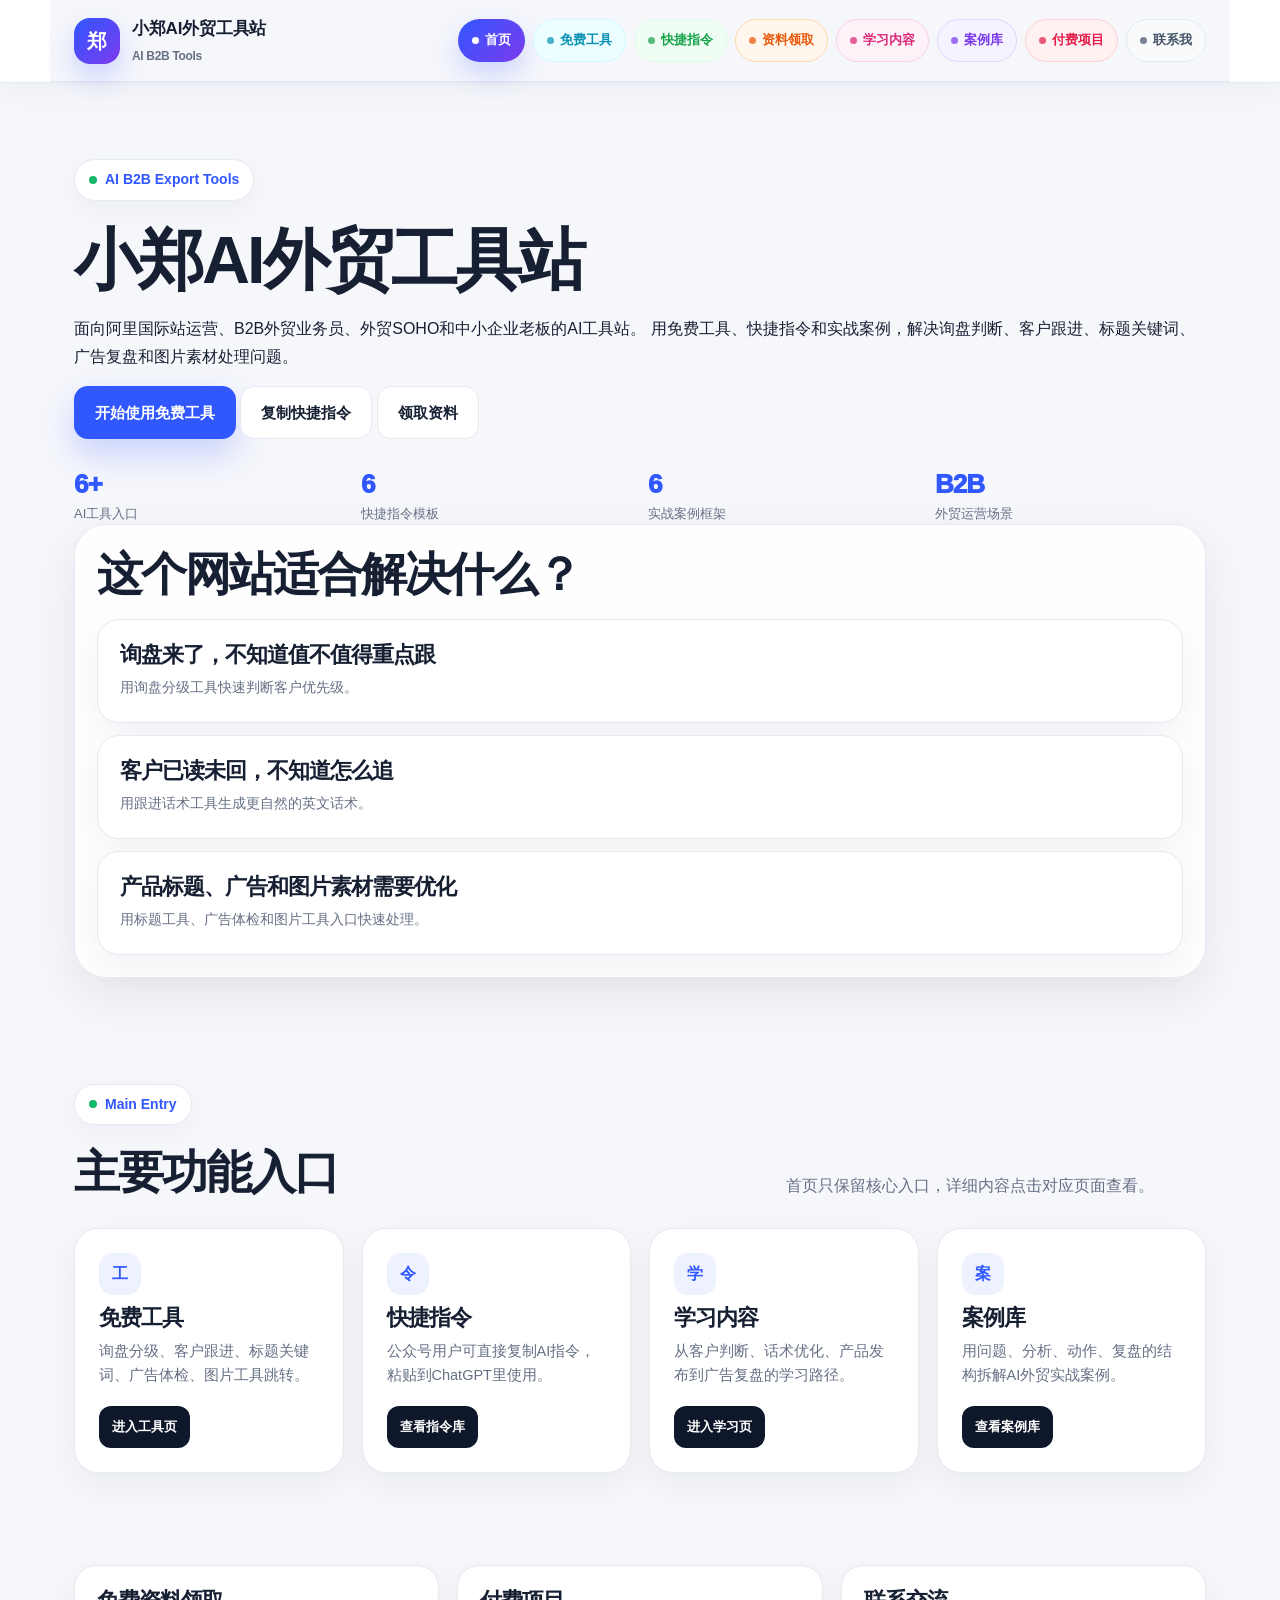
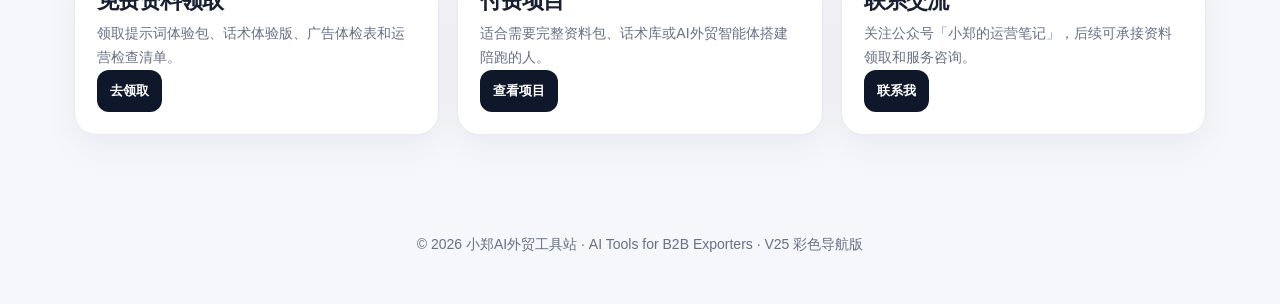
==== commit f100d86b: "Update index.html" ====
--- a/index.html
+++ b/index.html
@@ -3,9 +3,9 @@
 <head>
   <meta charset="UTF-8" />
   <meta name="viewport" content="width=device-width, initial-scale=1.0" />
-  <title>小郑AI外贸工具站 | V22去除转化FAQ版</title>
-  <meta name="description" content="小郑AI外贸工具站，为B2B外贸人提供AI工具、阿里国际站运营方法、客户跟进话术、广告诊断模板和付费资料项目。" />
+  <title>小郑AI外贸工具站 - 首页</title>
   <style>
+
     :root {
       --bg: #f6f7fb;
       --card: #ffffff;
@@ -1066,6 +1066,175 @@
       margin: 10px 0 0;
     }
 
+
+    .prompt-grid {
+      display: grid;
+      grid-template-columns: repeat(3, minmax(0, 1fr));
+      gap: 18px;
+    }
+
+    .prompt-card {
+      background: #fff;
+      border: 1px solid var(--line);
+      border-radius: 24px;
+      padding: 24px;
+      box-shadow: 0 12px 34px rgba(16, 24, 40, 0.05);
+      display: flex;
+      flex-direction: column;
+      min-height: 360px;
+    }
+
+    .prompt-card h3 {
+      margin-bottom: 10px;
+    }
+
+    .prompt-card p {
+      color: var(--muted);
+      margin: 0 0 14px;
+      font-size: 14.5px;
+    }
+
+    .prompt-box {
+      background: #0f172a;
+      color: #fff;
+      border-radius: 18px;
+      padding: 16px;
+      font-size: 13px;
+      line-height: 1.7;
+      white-space: pre-line;
+      margin-top: 10px;
+      flex: 1;
+    }
+
+    .copy-btn {
+      margin-top: 14px;
+      width: fit-content;
+      border: 0;
+      border-radius: 12px;
+      padding: 10px 13px;
+      background: var(--primary);
+      color: #fff;
+      font-weight: 900;
+      cursor: pointer;
+      font: inherit;
+      font-size: 13px;
+    }
+
+    .copy-btn:hover {
+      background: var(--primary-dark);
+    }
+
+    .prompt-category {
+      display: inline-flex;
+      width: fit-content;
+      margin-bottom: 12px;
+      padding: 6px 10px;
+      border-radius: 999px;
+      background: var(--soft);
+      color: var(--primary);
+      font-size: 12px;
+      font-weight: 900;
+    }
+
+    .prompt-note {
+      background: #fff;
+      border: 1px solid var(--line);
+      border-radius: 26px;
+      padding: 26px;
+      margin-top: 22px;
+      box-shadow: 0 12px 34px rgba(16, 24, 40, 0.05);
+    }
+
+    .prompt-note p {
+      color: var(--muted);
+      margin: 10px 0 0;
+    }
+
+
+    .page-hero {
+      padding: 58px 0 26px;
+      background: linear-gradient(135deg, #f7f9ff 0%, #eef3ff 55%, #ffffff 100%);
+    }
+
+    .page-hero .hero-panel {
+      min-height: auto;
+    }
+
+    .home-shortcuts {
+      display: grid;
+      grid-template-columns: repeat(4, minmax(0, 1fr));
+      gap: 18px;
+      margin-top: 28px;
+    }
+
+    .shortcut-card {
+      background: #fff;
+      border: 1px solid var(--line);
+      border-radius: 24px;
+      padding: 24px;
+      box-shadow: 0 12px 34px rgba(16, 24, 40, 0.05);
+    }
+
+    .shortcut-card h3 {
+      margin: 10px 0 8px;
+    }
+
+    .shortcut-card p {
+      color: var(--muted);
+      margin: 0 0 18px;
+      font-size: 14.5px;
+    }
+
+    .shortcut-icon {
+      width: 42px;
+      height: 42px;
+      border-radius: 14px;
+      display: grid;
+      place-items: center;
+      background: var(--soft);
+      color: var(--primary);
+      font-weight: 900;
+    }
+
+    .home-section {
+      padding: 50px 0;
+    }
+
+    .home-mini-grid {
+      display: grid;
+      grid-template-columns: repeat(3, minmax(0, 1fr));
+      gap: 18px;
+      margin-top: 22px;
+    }
+
+    .home-mini-card {
+      background: #fff;
+      border: 1px solid var(--line);
+      border-radius: 22px;
+      padding: 22px;
+      box-shadow: 0 12px 34px rgba(16, 24, 40, 0.05);
+    }
+
+    .home-mini-card p {
+      color: var(--muted);
+      margin: 8px 0 0;
+      font-size: 14px;
+    }
+
+    @media (max-width: 1050px) {
+      .home-shortcuts,
+      .home-mini-grid {
+        grid-template-columns: repeat(2, minmax(0, 1fr));
+      }
+    }
+
+    @media (max-width: 720px) {
+      .home-shortcuts,
+      .home-mini-grid {
+        grid-template-columns: 1fr;
+      }
+    }
+
     @media (max-width: 1050px) {
       .hero-grid,
       .split,
@@ -1085,6 +1254,7 @@
       .resource-grid,
       .contact-highlight,
       .learning-path-grid,
+      .prompt-grid,
       .roadmap {
         grid-template-columns: repeat(2, minmax(0, 1fr));
       }
@@ -1129,6 +1299,7 @@
       .resource-grid,
       .contact-highlight,
       .learning-path-grid,
+      .prompt-grid,
       .roadmap,
       .demo-grid {
         grid-template-columns: 1fr;
@@ -1138,1540 +1309,343 @@
         padding: 28px;
       }
     }
+  
+  
+    header {
+      background: rgba(255,255,255,0.92);
+      backdrop-filter: blur(16px);
+      border-bottom: 1px solid rgba(226, 232, 240, 0.9);
+      position: sticky;
+      top: 0;
+      z-index: 50;
+      box-shadow: 0 10px 30px rgba(15, 23, 42, 0.04);
+    }
+
+    .nav {
+      min-height: 82px;
+      display: flex;
+      align-items: center;
+      justify-content: space-between;
+      gap: 24px;
+    }
+
+    .brand {
+      display: flex;
+      align-items: center;
+      gap: 12px;
+      flex: 0 0 auto;
+    }
+
+    .brand-logo {
+      width: 46px;
+      height: 46px;
+      border-radius: 16px;
+      background: linear-gradient(135deg, #3157ff, #7c3aed);
+      color: #fff;
+      display: grid;
+      place-items: center;
+      font-weight: 900;
+      font-size: 20px;
+      box-shadow: 0 14px 28px rgba(49, 87, 255, 0.22);
+    }
+
+    .brand strong {
+      display: block;
+      font-size: 17px;
+      letter-spacing: -0.2px;
+    }
+
+    .brand span {
+      display: block;
+      font-size: 12px;
+      color: var(--muted);
+      margin-top: 2px;
+    }
+
+    nav {
+      display: flex;
+      align-items: center;
+      justify-content: flex-end;
+      gap: 8px;
+      flex-wrap: wrap;
+    }
+
+    nav a {
+      position: relative;
+      display: inline-flex;
+      align-items: center;
+      gap: 6px;
+      padding: 9px 13px;
+      border-radius: 999px;
+      font-size: 13px;
+      font-weight: 900;
+      color: #334155;
+      border: 1px solid transparent;
+      transition: 0.18s ease;
+      white-space: nowrap;
+    }
+
+    nav a::before {
+      content: "";
+      width: 7px;
+      height: 7px;
+      border-radius: 999px;
+      background: currentColor;
+      opacity: 0.72;
+    }
+
+    nav a:nth-child(1) {
+      background: #eef2ff;
+      color: #3157ff;
+      border-color: #dbe4ff;
+    }
+
+    nav a:nth-child(2) {
+      background: #ecfeff;
+      color: #0891b2;
+      border-color: #cffafe;
+    }
+
+    nav a:nth-child(3) {
+      background: #f0fdf4;
+      color: #16a34a;
+      border-color: #dcfce7;
+    }
+
+    nav a:nth-child(4) {
+      background: #fff7ed;
+      color: #ea580c;
+      border-color: #fed7aa;
+    }
+
+    nav a:nth-child(5) {
+      background: #fdf2f8;
+      color: #db2777;
+      border-color: #fbcfe8;
+    }
+
+    nav a:nth-child(6) {
+      background: #f5f3ff;
+      color: #7c3aed;
+      border-color: #ddd6fe;
+    }
+
+    nav a:nth-child(7) {
+      background: #fff1f2;
+      color: #e11d48;
+      border-color: #fecdd3;
+    }
+
+    nav a:nth-child(8) {
+      background: #f8fafc;
+      color: #475569;
+      border-color: #e2e8f0;
+    }
+
+    nav a:hover {
+      transform: translateY(-2px);
+      box-shadow: 0 10px 20px rgba(15, 23, 42, 0.08);
+      filter: saturate(1.08);
+    }
+
+    nav a.active {
+      color: #fff !important;
+      border-color: transparent !important;
+      background: linear-gradient(135deg, #3157ff, #7c3aed) !important;
+      box-shadow: 0 12px 28px rgba(49, 87, 255, 0.22);
+    }
+
+    nav a.active::before {
+      background: #fff;
+      opacity: 1;
+    }
+
+    @media (max-width: 1050px) {
+      .nav {
+        align-items: flex-start;
+        flex-direction: column;
+        padding: 14px 0;
+      }
+
+      nav {
+        width: 100%;
+        justify-content: flex-start;
+      }
+    }
+
+    @media (max-width: 720px) {
+      header {
+        position: static;
+      }
+
+      nav {
+        gap: 7px;
+      }
+
+      nav a {
+        font-size: 12px;
+        padding: 8px 10px;
+      }
+
+      .brand-logo {
+        width: 42px;
+        height: 42px;
+      }
+    }
+
   </style>
 </head>
-
 <body>
-  <header class="nav">
-    <div class="site nav-row">
-      <a href="#home" class="brand">
-        <span class="brand-logo">郑</span>
-        <span>小郑AI外贸工具站</span>
-      </a>
-      <nav class="nav-links">
-        <a href="#tools">免费工具</a>
-        <a href="#image-tools">图片工具</a>
-        <a href="#industries">适用行业</a>
-        <a href="#resources">资料领取</a>
-        <a href="#articles">学习内容</a>
-        <a href="#cases">案例库</a>
-        <a href="#paid">付费项目</a>
-        <a href="#contact">联系我</a>
-        <a href="#tools" class="nav-cta">开始使用</a>
+
+  <header>
+    <div class="site nav">
+      <div class="brand">
+        <div class="brand-logo">郑</div>
+        <div>
+          <strong>小郑AI外贸工具站</strong>
+          <span>AI B2B Tools</span>
+        </div>
+      </div>
+      <nav>
+        <a href="index.html" class="active">首页</a>
+        <a href="tools.html">免费工具</a>
+        <a href="prompts.html">快捷指令</a>
+        <a href="resources.html">资料领取</a>
+        <a href="articles.html">学习内容</a>
+        <a href="cases.html">案例库</a>
+        <a href="paid.html">付费项目</a>
+        <a href="contact.html">联系我</a>
       </nav>
     </div>
   </header>
 
-  <main id="home">
-    <section class="hero">
-      <div class="site">
-        <div class="hero-grid">
-          <div>
-            <div class="eyebrow"><span class="dot"></span> AI外贸运营 · 工具 · 模板 · 实战</div>
-            <h1>用AI提升<span class="gradient-text">外贸运营、询盘转化</span>和阿里投流效率</h1>
-            <p class="hero-subtitle">
-              这里为不同行业的B2B外贸人整理可直接使用的AI工具、运营模板、客户跟进话术、广告诊断方法和实战学习资料。
-              不讲空泛概念，只解决外贸日常工作里的真实问题。
-            </p>
-            <div class="actions">
-              <a class="btn btn-primary" href="#tools">免费使用工具 →</a>
-              <a class="btn btn-light" href="#resources">领取免费资料</a>
-            </div>
-            <div class="tags">
-              <span class="tag">询盘分级</span>
-              <span class="tag">客户跟进</span>
-              <span class="tag">标题关键词</span>
-              <span class="tag">广告/产品数据体检</span>
-              <span class="tag">AI智能体搭建</span>
-            </div>
+
+  <section class="hero">
+    <div class="site hero-wrap">
+      <div>
+        <div class="eyebrow"><span class="dot"></span> AI B2B Export Tools</div>
+        <h1>小郑AI外贸工具站</h1>
+        <p>
+          面向阿里国际站运营、B2B外贸业务员、外贸SOHO和中小企业老板的AI工具站。
+          用免费工具、快捷指令和实战案例，解决询盘判断、客户跟进、标题关键词、广告复盘和图片素材处理问题。
+        </p>
+        <div class="hero-actions">
+          <a class="btn btn-primary" href="tools.html">开始使用免费工具</a>
+          <a class="btn btn-light" href="prompts.html">复制快捷指令</a>
+          <a class="btn btn-light" href="resources.html">领取资料</a>
+        </div>
+
+        <div class="stats">
+          <div class="stat-card">
+            <div class="stat-number">6+</div>
+            <div class="stat-label">AI工具入口</div>
           </div>
-
-          <div class="hero-panel">
-            <div class="mock">
-              <div class="mock-top">
-                <span class="circle"></span>
-                <span class="circle"></span>
-                <span class="circle"></span>
-              </div>
-              <div class="mock-body">
-                <div class="result-card">
-                  <strong>客户等级：A类重点客户</strong>
-                  <span>采购数量达标，有明确定制需求，建议24小时内推进样品或确认包装方案。</span>
-                  <div class="bar"><span style="width:86%;"></span></div>
-                </div>
-                <div class="result-card">
-                  <strong>当前卡点：价格 + MOQ</strong>
-                  <span>建议提供基础款/升级款两个方案，降低客户决策压力。</span>
-                  <div class="bar"><span style="width:68%;"></span></div>
-                </div>
-                <div class="result-card">
-                  <strong>推荐动作</strong>
-                  <span>发送英文跟进话术 + 产品方案图 + 打样周期说明。</span>
-                </div>
-              </div>
-            </div>
+          <div class="stat-card">
+            <div class="stat-number">6</div>
+            <div class="stat-label">快捷指令模板</div>
           </div>
-        </div>
-
-        <div class="stats">
-          <div class="stat">
-            <div class="stat-number">6+</div>
-            <div class="stat-label">免费AI工具入口</div>
+          <div class="stat-card">
+            <div class="stat-number">6</div>
+            <div class="stat-label">实战案例框架</div>
           </div>
-          <div class="stat">
-            <div class="stat-number">3</div>
-            <div class="stat-label">付费资料/陪跑项目</div>
-          </div>
-          <div class="stat">
+          <div class="stat-card">
             <div class="stat-number">B2B</div>
-            <div class="stat-label">适配多行业外贸场景</div>
-          </div>
-          <div class="stat">
-            <div class="stat-number">AI</div>
-            <div class="stat-label">提升运营执行效率</div>
+            <div class="stat-label">外贸运营场景</div>
           </div>
         </div>
       </div>
-    </section>
-
-    <section id="tools">
-      <div class="site">
-        <div class="section-head">
-          <div>
-            <div class="eyebrow"><span class="dot"></span> Free Tools</div>
-            <h2>免费AI外贸工具</h2>
+
+      <div class="hero-panel">
+        <h2>这个网站适合解决什么？</h2>
+        <div class="home-mini-grid" style="grid-template-columns:1fr; gap:12px; margin-top:18px;">
+          <div class="home-mini-card">
+            <h3>询盘来了，不知道值不值得重点跟</h3>
+            <p>用询盘分级工具快速判断客户优先级。</p>
           </div>
-          <p>第一版先提供4个核心工具入口，不限制产品类目，适合机械、家居、服装、包装、电子、礼品、工业品等不同B2B行业做快速判断。</p>
-        </div>
-
-        <div class="grid-4">
-          <article class="card">
-            <div class="icon">📩</div>
-            <h3>B2B询盘分级工具</h3>
-            <p>输入客户国家、采购数量、产品/行业类型和当前状态，判断客户等级和跟进优先级。</p>
-            <ul class="list">
-              <li>客户等级 A/B/C/D</li>
-              <li>成交概率判断</li>
-              <li>当前卡点分析</li>
-              <li>下一步跟进建议</li>
-            </ul>
-            <div class="card-action"><a href="#demo" class="mini-btn">试用工具</a></div>
-          </article>
-
-          <article class="card">
-            <div class="icon">💬</div>
-            <h3>客户跟进话术生成器</h3>
-            <p>根据客户状态生成适合WhatsApp、阿里站内信和邮件使用的英文跟进话术。</p>
-            <ul class="list">
-              <li>报价后已读未回</li>
-              <li>客户嫌价格贵</li>
-              <li>MOQ太高应对</li>
-              <li>样品后跟进</li>
-            </ul>
-            <div class="card-action"><a href="#followup-demo" class="mini-btn">试用工具</a></div>
-          </article>
-
-          <article class="card">
-            <div class="icon">🔎</div>
-            <h3>阿里标题关键词生成器</h3>
-            <p>根据产品名称/类目、核心关键词、应用场景和目标客户，生成更偏B端的标题和关键词包。</p>
-            <ul class="list">
-              <li>2条产品标题</li>
-              <li>核心关键词包</li>
-              <li>B端卖点表达</li>
-              <li>详情页短文案</li>
-            </ul>
-            <div class="card-action"><a href="#title-demo" class="mini-btn">试用工具</a></div>
-          </article>
-
-          <article class="card">
-            <div class="icon">📊</div>
-            <h3>广告数据体检工具</h3>
-            <p>输入曝光、点击、花费、询盘数和产品ID，初步判断广告产品要继续、优化还是暂停。</p>
-            <ul class="list">
-              <li>CTR判断</li>
-              <li>询盘率判断</li>
-              <li>CPL判断</li>
-              <li>产品处理建议</li>
-            </ul>
-            <div class="card-action"><a href="#ad-demo" class="mini-btn">试用工具</a></div>
-          </article>
-
-          <article class="card">
-            <div class="icon">图</div>
-            <h3>图片水印/多余文字处理助手</h3>
-            <p>适合处理自有或已授权图片里的水印、多余文字、杂乱背景和平台标识。点击后跳转到 Pic Copilot 使用。</p>
-            <ul class="list">
-              <li>去除水印/多余文字</li>
-              <li>优化产品图干净度</li>
-              <li>适合产品图/包装图</li>
-              <li>仅限授权图片</li>
-            </ul>
-            <div class="card-action"><a href="https://www.piccopilot.com/?actionType=" target="_blank" rel="noopener" class="mini-btn">跳转使用</a></div>
-          </article>
-
-          <article class="card">
-            <div class="icon">译</div>
-            <h3>图片翻译改图助手</h3>
-            <p>适合产品图、包装图、海报图，把图片里的文字翻译成目标语言并替换成新的图片文字。</p>
-            <ul class="list">
-              <li>图片文字翻译</li>
-              <li>替换图片内文案</li>
-              <li>适合多语言市场</li>
-              <li>跳转 Pic Copilot 使用</li>
-            </ul>
-            <div class="card-action"><a href="https://www.piccopilot.com/?actionType=" target="_blank" rel="noopener" class="mini-btn">跳转使用</a></div>
-          </article>
-        </div>
-
-        <div class="demo" id="image-tools">
-          <div class="section-head" style="margin-bottom:10px;">
-            <div>
-              <div class="eyebrow"><span class="dot"></span> Image Tools</div>
-              <h2>图片处理工具入口</h2>
-            </div>
-            <p>图片类工具需要专业AI图片处理能力，当前页面提供跳转入口，点击后前往 Pic Copilot 使用去水印和图片翻译功能。</p>
+          <div class="home-mini-card">
+            <h3>客户已读未回，不知道怎么追</h3>
+            <p>用跟进话术工具生成更自然的英文话术。</p>
           </div>
-
-          <div class="demo-grid">
-            <div class="scenario-card">
-              <h3>图片去水印 / 清理多余文字</h3>
-              <p>适合处理自有或已授权图片中的水印、平台标识、多余文字和杂乱背景，让产品图更干净。</p>
-              <ul class="check-list">
-                <li>产品主图清洁</li>
-                <li>包装图文字清理</li>
-                <li>海报图视觉优化</li>
-              </ul>
-              <div class="card-action" style="margin-top:18px;">
-                <a class="btn btn-primary" href="https://www.piccopilot.com/?actionType=" target="_blank" rel="noopener">跳转 Pic Copilot 使用</a>
-              </div>
-            </div>
-
-            <div class="scenario-card">
-              <h3>图片文字翻译 / 替换图片文案</h3>
-              <p>适合把产品图、包装图、详情页图、宣传图里的文字翻译成英文、西语、法语等目标语言。</p>
-              <ul class="check-list">
-                <li>多语言产品图</li>
-                <li>包装文案翻译</li>
-                <li>海外市场素材本地化</li>
-              </ul>
-              <div class="card-action" style="margin-top:18px;">
-                <a class="btn btn-primary" href="https://www.piccopilot.com/?actionType=" target="_blank" rel="noopener">跳转 Pic Copilot 使用</a>
-              </div>
-            </div>
-          </div>
-
-          <div class="notice">
-            使用提醒：图片处理请仅用于自有、已授权或可合法编辑的素材。涉及品牌、版权、平台水印的图片，请先确认授权和使用范围。
-          </div>
-        </div>
-
-
-        <div id="demo" class="demo">
-          <div class="section-head" style="margin-bottom:10px;">
-            <div>
-              <div class="eyebrow"><span class="dot"></span> Demo</div>
-              <h2>B2B询盘分级工具 · 试用版</h2>
-            </div>
-            <p>这是第一版前端演示工具，不限制行业类目。填写任意产品/行业信息后，会生成一个简单的客户分级和跟进方向。</p>
-          </div>
-
-          <div class="demo-grid">
-            <div>
-              <label for="country">客户国家</label>
-              <input id="country" placeholder="例如：United Kingdom / Spain / USA" />
-
-              <label for="product">产品/行业类型</label>
-              <input id="product" placeholder="例如：Machinery / Home Goods / Apparel / Packaging / Electronics" />
-
-              <label for="quantity">采购数量</label>
-              <input id="quantity" type="number" placeholder="例如：500" />
-
-              <label for="custom">是否需要定制</label>
-              <select id="custom">
-                <option value="yes">需要定制Logo/包装</option>
-                <option value="no">不需要定制</option>
-                <option value="unknown">暂不明确</option>
-              </select>
-
-              <label for="status">当前状态</label>
-              <select id="status">
-                <option value="new">新询盘</option>
-                <option value="quoted">已报价</option>
-                <option value="read">已读未回</option>
-                <option value="price">客户嫌价格贵</option>
-                <option value="moq">客户觉得MOQ太高</option>
-                <option value="sample">样品后未回复</option>
-              </select>
-
-              <button class="btn btn-primary" style="margin-top:18px;width:100%;" onclick="generateLeadScore()">生成客户分析</button>
-            </div>
-
-            <div>
-              <label>分析结果</label>
-              <div class="output" id="leadResult">请填写左侧信息，然后点击“生成客户分析”。</div>
-              <div class="notice">
-                提醒：这个结果适合作为初步判断。真实成交还需要结合聊天记录、利润空间、交期、付款方式和客户背景一起判断。
-              </div>
-            </div>
-          </div>
-
-          <div class="locked-box">
-            <div>
-              <h3>完整版询盘分级模型暂不开放免费试用</h3>
-              <p>当前免费版只保留基础判断，适合快速体验。完整版会加入更多维度，例如客户类型、采购时间、预算明确度、公司背景、主要卡点、成交路径和多轮跟进策略，用于资料包或智能体定制服务。</p>
-              <div class="locked-tags">
-                <span>客户类型判断</span>
-                <span>采购时间判断</span>
-                <span>预算/卡点分析</span>
-                <span>多轮跟进策略</span>
-                <span>付费版开放</span>
-              </div>
-            </div>
-            <a class="btn btn-primary" href="#paid">查看付费资料</a>
-          </div>
-        </div>
-
-        <div id="followup-demo" class="demo">
-          <div class="section-head" style="margin-bottom:10px;">
-            <div>
-              <div class="eyebrow"><span class="dot"></span> Demo</div>
-              <h2>客户跟进话术生成器 · 试用版</h2>
-            </div>
-            <p>选择客户当前状态和沟通目标后，自动生成适合阿里站内信、WhatsApp和邮件使用的英文跟进话术。</p>
-          </div>
-
-          <div class="demo-grid">
-            <div>
-              <label for="followProduct">产品/行业类型</label>
-              <input id="followProduct" placeholder="例如：Machinery / Home Goods / Apparel / Packaging / Electronics" />
-
-              <label for="followCountry">客户国家</label>
-              <input id="followCountry" placeholder="例如：Spain / UK / USA / Malaysia" />
-
-              <label for="followStatus">客户当前状态</label>
-              <select id="followStatus">
-                <option value="noReply">报价后已读未回</option>
-                <option value="expensive">客户嫌价格贵</option>
-                <option value="moq">客户觉得MOQ太高</option>
-                <option value="sample">样品后未回复</option>
-                <option value="thinking">客户说再考虑一下</option>
-                <option value="oldCustomer">老客户再开发</option>
-              </select>
-
-              <label for="followGoal">你想推进的目标</label>
-              <select id="followGoal">
-                <option value="confirm">确认客户是否继续推进</option>
-                <option value="sample">推动客户先确认样品</option>
-                <option value="budget">确认客户目标预算</option>
-                <option value="order">推动客户尽快下单</option>
-                <option value="call">预约一次语音/视频沟通</option>
-              </select>
-
-              <label for="followTone">话术语气</label>
-              <select id="followTone">
-                <option value="soft">自然礼貌，不强推</option>
-                <option value="direct">直接推进成交</option>
-                <option value="professional">专业稳重，适合B端客户</option>
-              </select>
-
-              <button class="btn btn-primary" style="margin-top:18px;width:100%;" onclick="generateFollowup()">生成跟进话术</button>
-            </div>
-
-            <div>
-              <label>生成结果</label>
-              <div class="output" id="followResult">请填写左侧信息，然后点击“生成跟进话术”。</div>
-              <div class="notice">
-                提醒：生成话术后，建议你根据客户真实聊天记录再微调1-2句，会更自然，也更像真人业务员。
-              </div>
-            </div>
-          </div>
-        </div>
-        <div id="title-demo" class="demo">
-          <div class="section-head" style="margin-bottom:10px;">
-            <div>
-              <div class="eyebrow"><span class="dot"></span> Demo</div>
-              <h2>阿里标题关键词生成器 · 试用版</h2>
-            </div>
-            <p>输入产品、核心关键词、包装方式和目标客户后，自动生成更偏B端采购场景的标题、关键词包和卖点表达。</p>
-          </div>
-
-          <div class="demo-grid">
-            <div>
-              <label for="titleProduct">产品名称/类目</label>
-              <input id="titleProduct" placeholder="例如：Machinery / Home Goods / Apparel / Packaging / Electronics" />
-
-              <label for="coreKeyword">核心关键词</label>
-              <input id="coreKeyword" placeholder="例如：Custom Packaging Box / CNC Router / Women Jacket / LED Strip Light" />
-
-              <label for="targetBuyer">目标客户</label>
-              <select id="targetBuyer">
-                <option value="wholesaler">批发商 / Distributor / Wholesaler</option>
-                <option value="brand">品牌商 / Private Label Brand</option>
-                <option value="gift">礼品客户 / Corporate Gift Buyer</option>
-                <option value="retail">商超零售 / Retail Chain</option>
-                <option value="ecommerce">电商卖家 / E-commerce Seller</option>
-              </select>
-
-              <label for="application">应用场景</label>
-              <select id="application">
-                <option value="wholesale">Wholesale / Bulk Purchase</option>
-                <option value="retail">Retail / E-commerce / Store Sales</option>
-                <option value="industrial">Industrial / Commercial Use</option>
-                <option value="customProject">Custom Project / OEM ODM</option>
-                <option value="promotion">Promotion / Gift / Seasonal Campaign</option>
-              </select>
-
-              <label for="packageType">包装/交付方式</label>
-              <select id="packageType">
-                <option value="custom">Custom Logo / Custom Packaging</option>
-                <option value="standard">Standard Export Packaging</option>
-                <option value="bulk">Bulk Packing</option>
-                <option value="retail">Retail Packaging</option>
-                <option value="premium">Premium / Gift Packaging</option>
-              </select>
-
-              <label for="titleFeature">核心卖点</label>
-              <input id="titleFeature" placeholder="例如：OEM ODM / Factory Direct / Custom Logo / Gift Set" />
-
-              <button class="btn btn-primary" style="margin-top:18px;width:100%;" onclick="generateTitleKeywords()">生成标题关键词</button>
-            </div>
-
-            <div>
-              <label>生成结果</label>
-              <div class="output" id="titleResult">请填写左侧信息，然后点击“生成标题关键词”。</div>
-              <div class="notice">
-                提醒：阿里标题建议控制在128字符以内，优先放核心词 + 产品属性 + B端采购场景，不要只堆关键词。
-              </div>
-            </div>
-          </div>
-        </div>
-
-        <div id="ad-demo" class="demo">
-          <div class="section-head" style="margin-bottom:10px;">
-            <div>
-              <div class="eyebrow"><span class="dot"></span> Demo</div>
-              <h2>阿里广告数据体检工具 · 试用版</h2>
-            </div>
-            <p>输入产品ID、曝光、点击、花费和询盘数后，自动判断产品是否建议继续跑、优化观察或暂停。</p>
-          </div>
-
-          <div class="demo-grid">
-            <div>
-              <label for="productId">产品ID</label>
-              <input id="productId" placeholder="例如：1601236849225" />
-
-              <label for="impressions">曝光量</label>
-              <input id="impressions" type="number" placeholder="例如：5000" />
-
-              <label for="clicks">点击量</label>
-              <input id="clicks" type="number" placeholder="例如：80" />
-
-              <label for="cost">广告花费</label>
-              <input id="cost" type="number" placeholder="例如：300" />
-
-              <label for="inquiries">询盘数</label>
-              <input id="inquiries" type="number" placeholder="例如：3" />
-
-              <label for="adMarket">目标市场</label>
-              <select id="adMarket">
-                <option value="欧美市场">欧美市场</option>
-                <option value="北美市场">北美市场</option>
-                <option value="欧洲市场">欧洲市场</option>
-                <option value="中东市场">中东市场</option>
-                <option value="南美市场">南美市场</option>
-                <option value="全球市场">全球市场</option>
-              </select>
-
-              <button class="btn btn-primary" style="margin-top:18px;width:100%;" onclick="generateAdDiagnosis()">生成广告体检</button>
-            </div>
-
-            <div>
-              <label>体检结果</label>
-              <div class="output" id="adResult">请填写左侧广告数据，然后点击“生成广告体检”。</div>
-              <div class="notice">
-                提醒：广告诊断要结合产品利润、国家质量、买家等级和聊天质量。工具结果适合作为每周复盘初筛。
-              </div>
-            </div>
+          <div class="home-mini-card">
+            <h3>产品标题、广告和图片素材需要优化</h3>
+            <p>用标题工具、广告体检和图片工具入口快速处理。</p>
           </div>
         </div>
       </div>
-    </section>
-
-    <section id="industries">
-      <div class="site">
-        <div class="section-head">
-          <div>
-            <div class="eyebrow"><span class="dot"></span> Multi-industry</div>
-            <h2>不限制产品类目，适合不同B2B行业使用</h2>
-          </div>
-          <p>工具里的“产品类型”都是开放输入，不绑定某一个行业。无论你做的是设备、服装、包装、家居、电子还是礼品，都可以按自己的业务填写。</p>
+    </div>
+  </section>
+
+  <section class="home-section">
+    <div class="site">
+      <div class="section-head">
+        <div>
+          <div class="eyebrow"><span class="dot"></span> Main Entry</div>
+          <h2>主要功能入口</h2>
         </div>
-
-        <div class="scenario-grid">
-          <div class="scenario-card">
-            <h3>机械设备 / 工业品</h3>
-            <p>适合用于设备询盘分级、项目客户跟进、技术参数沟通、报价后推进和广告产品初筛。</p>
-          </div>
-          <div class="scenario-card">
-            <h3>服装 / 配饰 / 纺织</h3>
-            <p>适合用于OEM/ODM询盘判断、样品后跟进、尺码材质沟通、标题关键词和季节性推广。</p>
-          </div>
-          <div class="scenario-card">
-            <h3>包装 / 印刷 / 定制品</h3>
-            <p>适合用于定制需求确认、MOQ解释、打样推进、报价后跟进和私标客户开发。</p>
-          </div>
-          <div class="scenario-card">
-            <h3>家居 / 礼品 / 日用品</h3>
-            <p>适合用于批发商、礼品商、电商客户的产品方案推荐、英文话术和关键词生成。</p>
-          </div>
-          <div class="scenario-card">
-            <h3>电子配件 / 消耗品</h3>
-            <p>适合用于规格确认、批量采购跟进、价格梯度沟通和广告数据初步诊断。</p>
-          </div>
-          <div class="scenario-card">
-            <h3>美妆个护 / 宠物 / 其他类目</h3>
-            <p>只要是B2B外贸询盘、产品发布、客户跟进和广告复盘场景，都可以用这套工具框架。</p>
-          </div>
+        <p>首页只保留核心入口，详细内容点击对应页面查看。</p>
+      </div>
+
+      <div class="home-shortcuts">
+        <article class="shortcut-card">
+          <div class="shortcut-icon">工</div>
+          <h3>免费工具</h3>
+          <p>询盘分级、客户跟进、标题关键词、广告体检、图片工具跳转。</p>
+          <a class="mini-btn" href="tools.html">进入工具页</a>
+        </article>
+
+        <article class="shortcut-card">
+          <div class="shortcut-icon">令</div>
+          <h3>快捷指令</h3>
+          <p>公众号用户可直接复制AI指令，粘贴到ChatGPT里使用。</p>
+          <a class="mini-btn" href="prompts.html">查看指令库</a>
+        </article>
+
+        <article class="shortcut-card">
+          <div class="shortcut-icon">学</div>
+          <h3>学习内容</h3>
+          <p>从客户判断、话术优化、产品发布到广告复盘的学习路径。</p>
+          <a class="mini-btn" href="articles.html">进入学习页</a>
+        </article>
+
+        <article class="shortcut-card">
+          <div class="shortcut-icon">案</div>
+          <h3>案例库</h3>
+          <p>用问题、分析、动作、复盘的结构拆解AI外贸实战案例。</p>
+          <a class="mini-btn" href="cases.html">查看案例库</a>
+        </article>
+      </div>
+    </div>
+  </section>
+
+  <section class="home-section" style="padding-top:20px;">
+    <div class="site">
+      <div class="home-mini-grid">
+        <div class="home-mini-card">
+          <h3>免费资料领取</h3>
+          <p>领取提示词体验包、话术体验版、广告体检表和运营检查清单。</p>
+          <div class="card-action"><a class="mini-btn" href="resources.html">去领取</a></div>
+        </div>
+        <div class="home-mini-card">
+          <h3>付费项目</h3>
+          <p>适合需要完整资料包、话术库或AI外贸智能体搭建陪跑的人。</p>
+          <div class="card-action"><a class="mini-btn" href="paid.html">查看项目</a></div>
+        </div>
+        <div class="home-mini-card">
+          <h3>联系交流</h3>
+          <p>关注公众号「小郑的运营笔记」，后续可承接资料领取和服务咨询。</p>
+          <div class="card-action"><a class="mini-btn" href="contact.html">联系我</a></div>
         </div>
       </div>
-    </section>
-
-    <section id="scenarios">
-      <div class="site">
-        <div class="section-head">
-          <div>
-            <div class="eyebrow"><span class="dot"></span> Use Cases</div>
-            <h2>这些工具适合解决哪些外贸问题？</h2>
-          </div>
-          <p>不是做一个好看的网页，而是把日常外贸运营里最频繁、最消耗时间的动作工具化。</p>
-        </div>
-
-        <div class="scenario-grid">
-          <div class="scenario-card">
-            <h3>新询盘进来，不知道优先级</h3>
-            <p>用询盘分级工具快速判断客户是A类重点客户、B类可推进客户，还是只适合低频跟进。</p>
-            <ul class="check-list">
-              <li>适合业务员每日筛客户</li>
-              <li>适合运营复盘询盘质量</li>
-              <li>适合老板判断团队跟进重点</li>
-            </ul>
-          </div>
-
-          <div class="scenario-card">
-            <h3>客户已读未回，不知道怎么追</h3>
-            <p>用客户跟进话术生成器，根据客户卡点生成不同语气的话术，避免每次都只会说“Any update?”。</p>
-            <ul class="check-list">
-              <li>报价后跟进</li>
-              <li>嫌价格贵应对</li>
-              <li>MOQ太高应对</li>
-            </ul>
-          </div>
-
-          <div class="scenario-card">
-            <h3>产品发布时标题关键词没思路</h3>
-            <p>用标题关键词生成器快速生成B端采购标题、关键词包和详情页短文案，适合新品发布和老品优化。</p>
-            <ul class="check-list">
-              <li>阿里国际站产品发布</li>
-              <li>关键词扩展</li>
-              <li>B端卖点表达</li>
-            </ul>
-          </div>
-
-          <div class="scenario-card">
-            <h3>广告烧钱但不知道停哪个品</h3>
-            <p>用广告体检工具计算CTR、询盘率、CPC和CPL，帮助做每周广告初筛和产品暂停判断。</p>
-            <ul class="check-list">
-              <li>20点击无询盘初筛</li>
-              <li>高花费低转化判断</li>
-              <li>广告复盘前快速整理</li>
-            </ul>
-          </div>
-
-          <div class="scenario-card">
-            <h3>想做公众号引流但缺少工具入口</h3>
-            <p>你可以把这些工具作为公众号文章底部的引流入口，让用户先免费体验，再转化到资料包或陪跑。</p>
-            <ul class="check-list">
-              <li>文章引流到工具</li>
-              <li>工具承接信任</li>
-              <li>资料包完成低价转化</li>
-            </ul>
-          </div>
-
-          <div class="scenario-card">
-            <h3>想把AI外贸做成副业产品</h3>
-            <p>这个工具站可以作为你的第一个MVP，用来验证用户需求、沉淀案例、承接咨询和智能体定制。</p>
-            <ul class="check-list">
-              <li>免费工具积累流量</li>
-              <li>付费资料转化</li>
-              <li>高价服务转化</li>
-            </ul>
-          </div>
-        </div>
-      </div>
-    </section>
-
-
-    <section id="articles">
-      <div class="site">
-        <div class="section-head">
-          <div>
-            <div class="eyebrow"><span class="dot"></span> Free Learning</div>
-            <h2>AI外贸学习内容中心</h2>
-          </div>
-          <p>这里不是单纯放文章标题，而是把外贸运营的高频问题拆成学习路径。每篇内容都可以搭配上方工具一起使用。</p>
-        </div>
-
-        <div class="learning-path-grid">
-          <div class="learning-step">
-            <strong>01 先判断客户</strong>
-            <span>学会用AI快速判断客户意向、采购阶段、跟进优先级和核心卡点。</span>
-          </div>
-          <div class="learning-step">
-            <strong>02 再优化话术</strong>
-            <span>把已读未回、嫌价格贵、MOQ太高、样品后无回复拆成不同跟进策略。</span>
-          </div>
-          <div class="learning-step">
-            <strong>03 再优化产品</strong>
-            <span>用AI辅助标题、关键词、详情页卖点和产品发布，提高平台承接效率。</span>
-          </div>
-          <div class="learning-step">
-            <strong>04 最后复盘数据</strong>
-            <span>通过广告、询盘、客户质量和产品表现，形成每周运营复盘机制。</span>
-          </div>
-        </div>
-
-        <div class="article-grid">
-          <article class="article-card featured-article">
-            <span class="article-meta">新手必看</span>
-            <h3>外贸人如何用AI提升询盘转化？</h3>
-            <p>从客户分层、需求确认、报价前判断、报价后跟进四个环节，拆解AI如何真正进入外贸业务流程，而不是只用来写文案。</p>
-            <ul class="check-list">
-              <li>适合业务员和SOHO</li>
-              <li>搭配询盘分级工具使用</li>
-              <li>适合作为公众号首篇导流文章</li>
-            </ul>
-            <div class="article-actions">
-              <a href="#demo">使用询盘工具</a>
-              <a href="#resources" class="secondary">领取提示词</a>
-            </div>
-          </article>
-
-          <article class="article-card">
-            <span class="article-meta">询盘转化</span>
-            <h3>客户已读未回，不一定是没兴趣</h3>
-            <p>客户不回复的原因可能是价格不匹配、MOQ卡住、方案不清晰、交期不确定或信任感不足。文章可拆成5种跟进模板。</p>
-            <ul class="check-list">
-              <li>报价后跟进</li>
-              <li>方案型追单</li>
-              <li>降低客户回复成本</li>
-            </ul>
-            <div class="article-actions">
-              <a href="#followup-demo">生成跟进话术</a>
-            </div>
-          </article>
-
-          <article class="article-card">
-            <span class="article-meta">阿里运营</span>
-            <h3>阿里国际站标题关键词怎么写才更偏B端？</h3>
-            <p>标题不是关键词堆砌，而是“核心词 + 产品属性 + 采购场景 + B端能力”的组合。适合新品发布和老品重写。</p>
-            <ul class="check-list">
-              <li>核心词拆解</li>
-              <li>B端采购词</li>
-              <li>标题128字符控制</li>
-            </ul>
-            <div class="article-actions">
-              <a href="#title-demo">生成标题关键词</a>
-            </div>
-          </article>
-
-          <article class="article-card">
-            <span class="article-meta">广告投流</span>
-            <h3>阿里广告每周复盘，先看这4个指标</h3>
-            <p>曝光、点击、询盘、CPL是广告初筛的基础。文章可以教用户用“20点击无询盘”做快速暂停判断。</p>
-            <ul class="check-list">
-              <li>CTR点击率</li>
-              <li>询盘率</li>
-              <li>CPL询盘成本</li>
-            </ul>
-            <div class="article-actions">
-              <a href="#ad-demo">做广告体检</a>
-            </div>
-          </article>
-
-          <article class="article-card">
-            <span class="article-meta">图片素材</span>
-            <h3>外贸产品图如何快速做多语言版本？</h3>
-            <p>适合讲产品图、包装图、海报图的多语言改图流程，包括文字翻译、排版替换、图片清洁和本地化表达。</p>
-            <ul class="check-list">
-              <li>图片翻译</li>
-              <li>包装图本地化</li>
-              <li>产品图清洁</li>
-            </ul>
-            <div class="article-actions">
-              <a href="#image-tools">使用图片工具</a>
-            </div>
-          </article>
-
-          <article class="article-card">
-            <span class="article-meta">工作流</span>
-            <h3>如何把AI外贸工具做成团队SOP？</h3>
-            <p>适合给老板或运营负责人看：把客户分析、话术生成、产品发布、广告体检变成固定流程，减少团队凭感觉操作。</p>
-            <ul class="check-list">
-              <li>业务员SOP</li>
-              <li>运营复盘SOP</li>
-              <li>AI工具使用规范</li>
-            </ul>
-            <div class="article-actions">
-              <a href="#contact">交流工具搭建</a>
-            </div>
-          </article>
-        </div>
-
-        <div class="content-note">
-          <h3>内容更新建议</h3>
-          <p>后续公众号可以围绕这6个方向一篇篇展开，每篇文章底部都引导用户回到对应工具。这样网站不是单独存在，而是和公众号、小红书、朋友圈形成闭环。</p>
-        </div>
-      </div>
-    </section>
-
-
-
-    <section id="cases">
-      <div class="site">
-        <div class="section-head">
-          <div>
-            <div class="eyebrow"><span class="dot"></span> Case Library</div>
-            <h2>AI外贸实战案例库</h2>
-          </div>
-          <p>案例库的目标不是展示“结果多厉害”，而是展示问题、判断、动作和复盘过程。对外展示时可以全部脱敏。</p>
-        </div>
-
-        <div class="case-grid">
-          <article class="case-card detailed">
-            <h3>案例1：广告点击多，但询盘少</h3>
-            <p>适合用于展示广告体检工具的价值，帮助用户理解为什么不能只看曝光和点击。</p>
-            <div class="case-flow">
-              <div>
-                <strong>问题</strong>
-                <span>某产品广告点击持续增加，但询盘数少，消耗偏高。</span>
-              </div>
-              <div>
-                <strong>分析</strong>
-                <span>可能是主图吸引点击，但详情页、价格、MOQ或产品定位没有承接住。</span>
-              </div>
-              <div>
-                <strong>动作</strong>
-                <span>筛选20点击无询盘产品，优化标题、主图和详情页首屏，必要时暂停。</span>
-              </div>
-              <div>
-                <strong>复盘</strong>
-                <span>下一周重点观察CTR、询盘率、CPL和国家点击质量。</span>
-              </div>
-            </div>
-            <div class="case-tag-row">
-              <span>广告体检</span>
-              <span>产品暂停</span>
-              <span>CPL优化</span>
-            </div>
-          </article>
-
-          <article class="case-card detailed">
-            <h3>案例2：报价后客户已读未回</h3>
-            <p>适合用于展示客户跟进话术工具的价值，让用户知道“追客户”不是简单催单。</p>
-            <div class="case-flow">
-              <div>
-                <strong>问题</strong>
-                <span>客户看完报价后不回复，业务员不知道是价格贵还是暂时没决定。</span>
-              </div>
-              <div>
-                <strong>分析</strong>
-                <span>客户可能缺少对比方案、预算不匹配、决策链未完成或担心交期风险。</span>
-              </div>
-              <div>
-                <strong>动作</strong>
-                <span>用方案型话术跟进：提供基础款/升级款，询问目标预算和时间节点。</span>
-              </div>
-              <div>
-                <strong>复盘</strong>
-                <span>如果客户仍不回复，进入低频跟进池，不继续高强度消耗时间。</span>
-              </div>
-            </div>
-            <div class="case-tag-row">
-              <span>已读未回</span>
-              <span>报价跟进</span>
-              <span>英文话术</span>
-            </div>
-          </article>
-
-          <article class="case-card detailed">
-            <h3>案例3：产品标题太C端，B端点击弱</h3>
-            <p>适合用于展示标题关键词生成器的价值，帮助用户理解B2B标题不是堆词。</p>
-            <div class="case-flow">
-              <div>
-                <strong>问题</strong>
-                <span>标题只有产品名和形容词，没有体现批发、定制、OEM、应用场景。</span>
-              </div>
-              <div>
-                <strong>分析</strong>
-                <span>B端买家更关注供应能力、定制能力、规格属性、包装和应用场景。</span>
-              </div>
-              <div>
-                <strong>动作</strong>
-                <span>重写标题结构：核心词 + Wholesale/Custom/OEM + 属性 + 场景 + 买家类型。</span>
-              </div>
-              <div>
-                <strong>复盘</strong>
-                <span>观察曝光、点击率、询盘关键词和买家质量变化。</span>
-              </div>
-            </div>
-            <div class="case-tag-row">
-              <span>标题优化</span>
-              <span>关键词</span>
-              <span>B2B表达</span>
-            </div>
-          </article>
-
-          <article class="case-card detailed">
-            <h3>案例4：客户嫌价格贵</h3>
-            <p>适合用于展示“价格异议处理”的思路，不直接降价，而是先拆方案。</p>
-            <div class="case-flow">
-              <div>
-                <strong>问题</strong>
-                <span>客户反馈价格高，业务员担心继续沟通会丢单。</span>
-              </div>
-              <div>
-                <strong>分析</strong>
-                <span>价格贵不一定是拒绝，可能是客户没有看到配置、材质、包装和服务差异。</span>
-              </div>
-              <div>
-                <strong>动作</strong>
-                <span>拆成基础方案、标准方案、升级方案，让客户按预算选择。</span>
-              </div>
-              <div>
-                <strong>复盘</strong>
-                <span>记录客户目标价，为后续类似客户建立报价梯度模板。</span>
-              </div>
-            </div>
-            <div class="case-tag-row">
-              <span>价格异议</span>
-              <span>方案分层</span>
-              <span>预算确认</span>
-            </div>
-          </article>
-
-          <article class="case-card detailed">
-            <h3>案例5：样品后客户不反馈</h3>
-            <p>适合展示样品阶段的跟进逻辑：先问反馈，再推进修改和订单。</p>
-            <div class="case-flow">
-              <div>
-                <strong>问题</strong>
-                <span>样品寄出后客户没有明确反馈，也没有进入订单阶段。</span>
-              </div>
-              <div>
-                <strong>分析</strong>
-                <span>客户可能还没测试、内部没确认、包装/规格有疑虑，或项目优先级下降。</span>
-              </div>
-              <div>
-                <strong>动作</strong>
-                <span>跟进质量、包装、尺寸、Logo、测试结果，而不是直接问是否下单。</span>
-              </div>
-              <div>
-                <strong>复盘</strong>
-                <span>把样品反馈记录进客户档案，用于下一次方案修改。</span>
-              </div>
-            </div>
-            <div class="case-tag-row">
-              <span>样品跟进</span>
-              <span>客户反馈</span>
-              <span>订单推进</span>
-            </div>
-          </article>
-
-          <article class="case-card detailed">
-            <h3>案例6：图片素材需要多语言版本</h3>
-            <p>适合展示图片工具入口的价值，帮助用户处理产品图、包装图和海报图。</p>
-            <div class="case-flow">
-              <div>
-                <strong>问题</strong>
-                <span>中文或英文图片素材不能直接用于目标市场，影响详情页和社媒投放。</span>
-              </div>
-              <div>
-                <strong>分析</strong>
-                <span>图片文字需要翻译、本地化、排版替换，同时不能破坏产品主体。</span>
-              </div>
-              <div>
-                <strong>动作</strong>
-                <span>通过图片工具跳转处理去水印、多余文字、图片翻译和素材清洁。</span>
-              </div>
-              <div>
-                <strong>复盘</strong>
-                <span>建立多语言素材库：英文、西语、法语、德语等版本按市场使用。</span>
-              </div>
-            </div>
-            <div class="case-tag-row">
-              <span>图片翻译</span>
-              <span>素材本地化</span>
-              <span>视觉优化</span>
-            </div>
-          </article>
-        </div>
-
-        <div class="content-note">
-          <h3>案例展示建议</h3>
-          <p>正式对外发布时，建议每个案例都使用“问题 - 分析 - 动作 - 复盘”的结构，客户名称、聊天截图、产品ID和金额可以全部打码，只保留可学习的方法。</p>
-        </div>
-      </div>
-    </section>
-
-
-    <section id="learn">
-      <div class="site split">
-        <div class="panel">
-          <div class="eyebrow"><span class="dot"></span> Learning Path</div>
-          <h2>从免费工具，到系统化外贸运营能力</h2>
-          <p>这个网站不是单纯放工具，而是把AI外贸实战方法沉淀下来。你可以先用免费工具解决单点问题，再通过资料包、模板和陪跑服务建立自己的运营SOP。</p>
-          <a class="btn btn-primary" href="#paid">查看进阶资料</a>
-        </div>
-
-        <div class="panel">
-          <div class="steps">
-            <div class="step">
-              <div class="step-num">1</div>
-              <div><strong>先用免费工具解决高频问题</strong><br><span>从询盘分级、客户跟进、标题关键词和广告体检开始。</span></div>
-            </div>
-            <div class="step">
-              <div class="step-num">2</div>
-              <div><strong>再用模板建立自己的SOP</strong><br><span>把日常运营动作标准化，减少重复劳动。</span></div>
-            </div>
-            <div class="step">
-              <div class="step-num">3</div>
-              <div><strong>最后定制行业专属AI智能体</strong><br><span>根据行业、产品、客户类型和平台数据，搭建可长期复用的AI助手。</span></div>
-            </div>
-          </div>
-        </div>
-      </div>
-    </section>
-
-
-    <section id="resources">
-      <div class="site">
-        <div class="section-head">
-          <div>
-            <div class="eyebrow"><span class="dot"></span> Free Resources</div>
-            <h2>免费资料领取区</h2>
-          </div>
-          <p>工具适合快速体验和判断方向，资料适合收藏复用。你可以先领取体验版模板，再根据自己的行业做调整。</p>
-        </div>
-
-        <div class="resource-grid">
-          <article class="resource-card">
-            <span class="resource-label">体验版</span>
-            <h3>AI外贸提示词体验包</h3>
-            <p>适合刚开始学习AI外贸的人，包含客户分析、标题关键词、跟进话术和广告复盘的基础提示词。</p>
-            <ul class="list">
-              <li>客户分析基础提示词</li>
-              <li>标题关键词基础提示词</li>
-              <li>跟进话术基础提示词</li>
-            </ul>
-            <div class="card-action"><a href="#contact" class="mini-btn">关注公众号领取</a></div>
-          </article>
-
-          <article class="resource-card">
-            <span class="resource-label">模板</span>
-            <h3>B2B客户跟进话术体验版</h3>
-            <p>适合报价后已读未回、客户嫌价格贵、MOQ太高、样品后未回复等常见场景。</p>
-            <ul class="list">
-              <li>WhatsApp短话术</li>
-              <li>阿里站内信话术</li>
-              <li>邮件跟进话术</li>
-            </ul>
-            <div class="card-action"><a href="#contact" class="mini-btn">回复关键词领取</a></div>
-          </article>
-
-          <article class="resource-card">
-            <span class="resource-label">表格</span>
-            <h3>广告体检表体验版</h3>
-            <p>适合每周广告初筛，记录曝光、点击、花费、询盘数、CPL和产品处理动作。</p>
-            <ul class="list">
-              <li>产品ID记录</li>
-              <li>CTR/询盘率/CPL</li>
-              <li>暂停/优化/观察判断</li>
-            </ul>
-            <div class="card-action"><a href="#contact" class="mini-btn">获取表格模板</a></div>
-          </article>
-
-          <article class="resource-card">
-            <span class="resource-label">清单</span>
-            <h3>AI外贸运营检查清单</h3>
-            <p>适合新手快速检查自己的产品发布、客户跟进、广告复盘和内容引流是否有遗漏。</p>
-            <ul class="list">
-              <li>产品发布检查</li>
-              <li>询盘跟进检查</li>
-              <li>广告复盘检查</li>
-            </ul>
-            <div class="card-action"><a href="#contact" class="mini-btn">领取检查清单</a></div>
-          </article>
-        </div>
-
-        <div class="notice" style="margin-top:18px;">
-          建议领取方式：关注公众号「小郑的运营笔记」，后续可设置自动回复关键词，例如「AI工具站」「提示词」「话术库」「广告表」。
-        </div>
-      </div>
-    </section>
-
-    <section id="paid">
-      <div class="site">
-        <div class="section-head">
-          <div>
-            <div class="eyebrow"><span class="dot"></span> Paid Projects</div>
-            <h2>付费资料与陪跑项目</h2>
-          </div>
-          <p>如果你想从“体验工具”进一步升级到“系统执行”，可以选择完整资料、话术库或智能体搭建陪跑。</p>
-        </div>
-
-        <div class="pricing">
-          <article class="price-card">
-            <span class="badge">入门资料</span>
-            <h3>AI外贸提示词资料包</h3>
-            <p>适合刚开始学习AI外贸、希望快速拿到可复制模板和基础工作流的人。</p>
-            <div class="price">¥49 <small>/ 套</small></div>
-            <ul>
-              <li>外贸客户分析提示词</li>
-              <li>询盘分级完整版判断维度</li>
-              <li>标题关键词提示词</li>
-              <li>英文跟进话术提示词</li>
-              <li>广告诊断提示词</li>
-            </ul>
-            <a class="btn btn-light" href="#contact" style="width:100%;">联系领取</a>
-          </article>
-
-          <article class="price-card featured">
-            <span class="badge">推荐</span>
-            <h3>B2B客户跟进话术库</h3>
-            <p>适合每天需要跟进客户，但经常卡在“怎么写英文话术”的外贸业务员和SOHO。</p>
-            <div class="price">¥99 <small>/ 套</small></div>
-            <ul>
-              <li>报价后跟进话术</li>
-              <li>已读未回跟进话术</li>
-              <li>嫌价格贵应对话术</li>
-              <li>MOQ太高应对话术</li>
-              <li>样品后跟进话术</li>
-              <li>老客户再开发话术</li>
-            </ul>
-            <a class="btn btn-primary" href="#contact" style="width:100%;">咨询购买</a>
-          </article>
-
-          <article class="price-card">
-            <span class="badge">陪跑服务</span>
-            <h3>AI外贸智能体搭建陪跑</h3>
-            <p>适合想把AI真正放进询盘分析、标题关键词、客户跟进和广告复盘流程的团队或个人。</p>
-            <div class="price">¥399 <small>起</small></div>
-            <ul>
-              <li>行业专属智能体设计</li>
-              <li>询盘分析助手搭建</li>
-              <li>标题关键词助手搭建</li>
-              <li>客户跟进助手搭建</li>
-              <li>广告诊断助手搭建</li>
-              <li>基础使用教程</li>
-            </ul>
-            <a class="btn btn-light" href="#contact" style="width:100%;">预约沟通</a>
-          </article>
-        </div>
-      </div>
-    </section>
-
-
-    <section id="faq">
-      <div class="site">
-        <div class="section-head">
-          <div>
-            <div class="eyebrow"><span class="dot"></span> FAQ</div>
-            <h2>常见问题</h2>
-          </div>
-          <p>这一部分可以降低用户使用门槛，也能提前回答“这个工具适不适合我”的问题。</p>
-        </div>
-
-        <div class="faq-grid">
-          <div class="faq-card">
-            <h3>这些工具是完全自动AI吗？</h3>
-            <p>当前第一版是前端规则工具，不需要登录，也不连接后台AI接口。它的优势是打开快、使用简单、适合免费体验。</p>
-          </div>
-
-          <div class="faq-card">
-            <h3>工具生成的内容可以直接发给客户吗？</h3>
-            <p>可以作为初稿使用，但建议结合客户真实聊天记录、产品价格、交期和公司政策再微调，会更自然。</p>
-          </div>
-
-          <div class="faq-card">
-            <h3>适合哪些行业？</h3>
-            <p>适合大部分B2B外贸行业，包括机械设备、家居用品、服装配件、包装材料、美妆个护、电子配件、礼品定制、工业品和消耗品等。</p>
-          </div>
-
-          <div class="faq-card">
-            <h3>付费资料和免费工具有什么区别？</h3>
-            <p>免费工具只保留基础体验，帮助用户快速判断方向；付费资料会提供完整判断维度、提示词、SOP表格、话术库、案例模板和实操教程。</p>
-          </div>
-
-          <div class="faq-card">
-            <h3>可以帮我的行业定制智能体吗？</h3>
-            <p>可以。后续可以根据你的产品、客户类型、平台数据和业务流程，定制询盘分析、标题关键词、广告诊断等智能体。</p>
-          </div>
-        </div>
-      </div>
-    </section>
-
-    <section id="final-cta">
-      <div class="site">
-        <div class="cta-strip">
-          <div>
-            <h2>先用免费工具跑起来，再用资料和方法建立自己的AI外贸工作流</h2>
-            <p>先从免费工具体验开始，再通过资料、模板、案例和智能体搭建，把AI真正用到日常外贸运营流程里。</p>
-          </div>
-          <div class="actions" style="margin:0;">
-            <a class="btn btn-primary" href="#tools">返回使用工具</a>
-            <a class="btn btn-light" href="#contact">联系领取资料</a>
-          </div>
-        </div>
-      </div>
-    </section>
-
-    <section id="contact">
-      <div class="site">
-        <div class="contact-box">
-          <div>
-            <div class="eyebrow" style="background:rgba(255,255,255,0.1);border-color:rgba(255,255,255,0.16);color:white;"><span class="dot"></span> Contact</div>
-            <h2>想要资料包、工具定制或AI外贸陪跑？</h2>
-            <p>你可以通过公众号或微信联系我。后续这个网站会持续更新更多AI外贸工具、真实案例和运营模板。</p>
-            <div class="actions">
-              <a class="btn btn-primary" href="javascript:void(0)">添加微信 / 公众号咨询</a>
-              <a class="btn btn-light" href="#tools">先试用免费工具</a>
-            </div>
-          </div>
-
-          <div class="contact-card">
-            <div class="contact-row">
-              <strong>公众号</strong>
-              <span>小郑的运营笔记</span>
-            </div>
-            <div class="contact-row">
-              <strong>微信</strong>
-              <span>这里替换成你的微信号或二维码说明</span>
-            </div>
-            <div class="contact-row">
-              <strong>适合咨询</strong>
-              <span>AI外贸资料包 / 阿里运营诊断 / 智能体搭建 / 外贸工具站搭建</span>
-            </div>
-            <div class="contact-row">
-              <strong>建议自动回复关键词</strong>
-              <span>AI工具站 / 提示词 / 话术库 / 广告表 / 智能体</span>
-            </div>
-          </div>
-        </div>
-      </div>
-    </section>
-  </main>
+    </div>
+  </section>
+
 
   <footer>
-    <div class="site">© 2026 小郑AI外贸工具站 · AI for B2B Trade Operations · V22</div>
+    <div class="site">
+      <p>© 2026 小郑AI外贸工具站 · AI Tools for B2B Exporters · V25 彩色导航版</p>
+    </div>
   </footer>
 
-  <script>
-    function generateLeadScore() {
-      const country = document.getElementById("country").value.trim() || "未填写";
-      const product = document.getElementById("product").value.trim() || "未填写";
-      const quantity = Number(document.getElementById("quantity").value || 0);
-      const custom = document.getElementById("custom").value;
-      const status = document.getElementById("status").value;
-
-      let score = 0;
-      let level = "C类普通客户";
-      let probability = "中低";
-      let action = "先补充关键信息，再判断是否值得重点推进。";
-      let pain = "信息不完整，客户意向还需要进一步确认。";
-      let message = "Hi, thanks for your inquiry. Could you please share your target quantity, packaging requirement, and delivery timeline? Then we can recommend a more suitable solution for you.";
-
-      if (quantity >= 500) score += 35;
-      else if (quantity >= 200) score += 20;
-      else if (quantity > 0) score += 8;
-
-      if (custom === "yes") score += 25;
-      if (custom === "unknown") score += 10;
-
-      if (status === "new") score += 12;
-      if (status === "quoted") score += 18;
-      if (status === "read") score += 8;
-      if (status === "price") score += 12;
-      if (status === "moq") score += 6;
-      if (status === "sample") score += 20;
-
-      if (score >= 70) {
-        level = "A类重点客户";
-        probability = "高";
-        pain = "客户具备较强采购可能，建议重点推进报价细节、样品或包装方案。";
-        action = "24小时内跟进，提供基础款/升级款两个方案，并推动客户确认数量、包装和交期。";
-        message = "Hi, based on your quantity and customization needs, we can prepare two options for you: a basic solution and an upgraded packaging solution. Could you confirm your preferred target price and delivery timeline? Then we can move forward with the sample or final quotation.";
-      } else if (score >= 45) {
-        level = "B类可推进客户";
-        probability = "中高";
-        pain = "客户有一定兴趣，但还需要通过方案、价格梯度或样品降低决策成本。";
-        action = "建议继续跟进，重点确认预算、用途、目标市场和是否能接受MOQ。";
-        message = "Hi, to recommend the most suitable option, may I know your target market and expected budget? We can also offer different product configurations to help match your price range.";
-      } else if (score >= 25) {
-        level = "C类培育客户";
-        probability = "中低";
-        pain = "客户需求不够明确，可能处于比价或早期了解阶段。";
-        action = "先轻量跟进，不要投入过多定制设计成本，可引导客户先看现有方案或样品。";
-        message = "Hi, no worries. I can first share some popular options for your reference. If you have a target quantity or packaging idea later, we can provide a more accurate quotation.";
-      } else {
-        level = "D类低优先级客户";
-        probability = "低";
-        pain = "数量、需求或预算信息不足，暂不建议作为重点客户投入。";
-        action = "建议用标准话术收集信息，若客户无回复，则进入低频跟进池。";
-        message = "Hi, thanks for your interest. Could you please share more details about your required quantity and usage? This will help us check whether we can support your order properly.";
-      }
-
-      const result =
-`客户国家：${country}
-产品类型：${product}
-采购数量：${quantity || "未填写"}
-
-客户等级：${level}
-成交概率：${probability}
-综合评分：${score}/100
-
-当前核心卡点：
-${pain}
-
-建议下一步动作：
-${action}
-
-英文跟进话术：
-${message}`;
-
-      document.getElementById("leadResult").textContent = result;
-    }
-
-    function generateFollowup() {
-      const product = document.getElementById("followProduct").value.trim() || "your product";
-      const country = document.getElementById("followCountry").value.trim() || "your market";
-      const status = document.getElementById("followStatus").value;
-      const goal = document.getElementById("followGoal").value;
-      const tone = document.getElementById("followTone").value;
-
-      const statusMap = {
-        noReply: "报价后已读未回",
-        expensive: "客户嫌价格贵",
-        moq: "客户觉得MOQ太高",
-        sample: "样品后未回复",
-        thinking: "客户说再考虑一下",
-        oldCustomer: "老客户再开发"
-      };
-
-      let strategy = "";
-      let whatsapp = "";
-      let alibaba = "";
-      let email = "";
-
-      if (status === "noReply") {
-        strategy = "不要直接催单，先用“补充价值 + 低压力确认”的方式重新打开对话。";
-        whatsapp = `Hi, just checking if you had a chance to review our quotation for ${product}. If you need, I can also prepare a more cost-effective option for your ${country} market.`;
-        alibaba = `Hi, I would like to follow up on the quotation we sent for ${product}. To help you compare more easily, we can also provide another option based on your target price or packaging requirement.`;
-        email = `Hi,
-
-I hope you are doing well. I just wanted to follow up on our quotation for ${product}.
-
-If the current option is not fully matching your budget, we can also adjust the product configuration, packaging, or material to make it more suitable for your ${country} market.
-
-May I know if this project is still under consideration?
-
-Best regards`;
-      } else if (status === "expensive") {
-        strategy = "不要马上降价，先拆分价格原因，再给客户两个方案：基础款和升级款。";
-        whatsapp = `I understand your concern about the price. For ${product}, we can check a basic version and an upgraded version for you, so you can compare both options more easily.`;
-        alibaba = `Thanks for your feedback. The price depends on the material, specification, packaging and quantity. We can help adjust the solution to better match your target budget.`;
-        email = `Hi,
-
-Thank you for your feedback. I understand that price is an important point for this project.
-
-For ${product}, the cost is mainly affected by material, specification, packaging and quantity. We can prepare two options for you: a basic version for better cost control, and an upgraded version for better presentation.
-
-Could you share your target price range? Then we can recommend the most suitable solution.
-
-Best regards`;
-      } else if (status === "moq") {
-        strategy = "先解释MOQ原因，再提供样品/试单/简化包装方案，避免客户直接流失。";
-        whatsapp = `Our standard MOQ is mainly for customized production and packaging. If you want to test first, we can start with a sample order before bulk production.`;
-        alibaba = `For customized ${product}, MOQ is related to production setup and packaging cost. If your quantity is still under discussion, we can first support sample checking.`;
-        email = `Hi,
-
-I understand the MOQ concern. For customized ${product}, MOQ is mainly required because of production setup, logo process and packaging cost.
-
-If you are not ready for bulk order yet, we can first arrange samples for quality and packaging checking. After you confirm the sample, we can move forward with the bulk order plan.
-
-Would you like us to prepare the sample details first?
-
-Best regards`;
-      } else if (status === "sample") {
-        strategy = "样品后跟进要聚焦反馈，而不是只问是否下单。先问质量、包装、修改点，再推进订单。";
-        whatsapp = `Hi, may I know if you have received or checked the sample of ${product}? Any feedback on quality, packaging or details would be helpful for the next step.`;
-        alibaba = `Hi, I would like to follow up on the sample checking status. Please let us know if there is anything you would like to adjust before bulk order.`;
-        email = `Hi,
-
-I hope the sample of ${product} has arrived safely.
-
-May I know your feedback on the quality, packaging and overall presentation? If there is anything that needs to be adjusted, we can revise it before moving to bulk order.
-
-Looking forward to your comments.
-
-Best regards`;
-      } else if (status === "thinking") {
-        strategy = "客户说考虑一下时，要给一个决策辅助点，比如库存、交期、方案有效期或替代方案。";
-        whatsapp = `No problem. To help with your decision, I can also prepare a short comparison of the available options for ${product}.`;
-        alibaba = `Sure, please take your time. If helpful, we can provide a comparison between different product configurations and packaging options.`;
-        email = `Hi,
-
-No problem, please take your time to review.
-
-To make your decision easier, we can also prepare a simple comparison for ${product}, including different product configurations, packaging options and estimated lead time.
-
-Would this be helpful for your evaluation?
-
-Best regards`;
-      } else {
-        strategy = "老客户再开发不要一上来推销，先用新品/趋势/促销节点重新激活。";
-        whatsapp = `Hi, long time no talk. We recently updated some new ${product} options that may be suitable for your market. Would you like me to share a quick catalog?`;
-        alibaba = `Hi, we have recently updated several new options for ${product}. Since you checked similar products before, I thought these might be useful for your next purchasing plan.`;
-        email = `Hi,
-
-I hope everything is going well.
-
-We recently updated some new ${product} options, including different configurations and packaging solutions. Since you were interested in similar products before, I thought these might be useful for your upcoming purchasing plan.
-
-Would you like me to share the latest options for your review?
-
-Best regards`;
-      }
-
-      const goalText = {
-        confirm: "当前目标：确认客户是否继续推进。",
-        sample: "当前目标：推动客户先确认样品。",
-        budget: "当前目标：确认客户目标预算。",
-        order: "当前目标：推动客户尽快下单。",
-        call: "当前目标：预约一次语音/视频沟通。"
-      }[goal];
-
-      const toneText = {
-        soft: "语气建议：自然礼貌，不要压迫客户。",
-        direct: "语气建议：可以更直接推进下一步动作。",
-        professional: "语气建议：保持专业、稳重，突出解决方案。"
-      }[tone];
-
-      const result =
-`客户状态：${statusMap[status]}
-产品类型：${product}
-客户市场：${country}
-
-跟进策略：
-${strategy}
-
-${goalText}
-${toneText}
-
-WhatsApp短话术：
-${whatsapp}
-
-阿里站内信话术：
-${alibaba}
-
-邮件跟进话术：
-${email}
-
-下一步建议：
-如果客户24-48小时内仍未回复，可以再补发一条“方案选择型”消息，例如：Would you prefer a more cost-effective option or a premium packaging option?`;
-
-      document.getElementById("followResult").textContent = result;
-    }
-
-    function generateTitleKeywords() {
-      const product = document.getElementById("titleProduct").value.trim() || "Custom B2B Product";
-      const core = document.getElementById("coreKeyword").value.trim() || product;
-      const buyer = document.getElementById("targetBuyer").value;
-      const app = document.getElementById("application").value;
-      const pack = document.getElementById("packageType").value;
-      const feature = document.getElementById("titleFeature").value.trim() || "OEM ODM Custom Logo";
-
-      const buyerMap = {
-        wholesaler: "Wholesale Distributor",
-        brand: "Private Label Brand",
-        gift: "Corporate Gift Buyer",
-        retail: "Retail Chain Buyer",
-        ecommerce: "E-commerce Seller"
-      };
-
-      const appMap = {
-        wholesale: "Wholesale Bulk Purchase",
-        retail: "Retail E-commerce Store Sales",
-        industrial: "Industrial Commercial Use",
-        customProject: "Custom Project OEM ODM",
-        promotion: "Promotion Gift Seasonal Campaign"
-      };
-
-      const packMap = {
-        custom: "Custom Logo Custom Packaging",
-        standard: "Standard Export Packaging",
-        bulk: "Bulk Packing",
-        retail: "Retail Packaging",
-        premium: "Premium Gift Packaging"
-      };
-
-      const title1 = `Wholesale ${core} ${feature} for ${buyerMap[buyer]} with ${packMap[pack]}`;
-      const title2 = `Custom ${product} ${appMap[app]} ${packMap[pack]} OEM ODM Factory Direct`;
-
-      const keywords = [
-        core,
-        product,
-        `wholesale ${core}`,
-        `custom ${core}`,
-        `${core} supplier`,
-        `${core} manufacturer`,
-        `${product} factory`,
-        `OEM ${product}`,
-        `ODM ${product}`,
-        `${packMap[pack]}`,
-        `${appMap[app]}`,
-        `${buyerMap[buyer]}`,
-        "bulk order",
-        "factory direct",
-        "custom logo",
-        "B2B supplier",
-        "private label"
-      ];
-
-      const sellingPoints =
-`1. Suitable for B2B buyers across different industries.
-2. Support OEM/ODM, private label, custom specifications or custom packaging when applicable.
-3. Suitable for ${buyerMap[buyer]} and ${appMap[app]} scenarios.
-4. Factory direct or supplier-direct solution based on target budget and order quantity.
-5. Product specifications, packaging, material, size or configuration can be adjusted based on project requirements.`;
-
-      const detailText =
-`This ${product} is designed for ${buyerMap[buyer]} looking for ${appMap[app]} solutions. We support ${feature}, ${packMap[pack]}, and flexible OEM/ODM customization for bulk orders.`;
-
-      const result =
-`高曝光标题1：
-${title1}
-
-高曝光标题2：
-${title2}
-
-核心关键词：
-${core}
-
-关键词包：
-${keywords.join(", ")}
-
-B端卖点表达：
-${sellingPoints}
-
-详情页短文案：
-${detailText}
-
-优化提醒：
-标题优先顺序建议：核心关键词 + Wholesale/Custom/OEM + 产品属性/规格 + 应用场景 + 目标客户类型。`;
-
-      document.getElementById("titleResult").textContent = result;
-    }
-
-    function generateAdDiagnosis() {
-      const productId = document.getElementById("productId").value.trim() || "未填写";
-      const impressions = Number(document.getElementById("impressions").value || 0);
-      const clicks = Number(document.getElementById("clicks").value || 0);
-      const cost = Number(document.getElementById("cost").value || 0);
-      const inquiries = Number(document.getElementById("inquiries").value || 0);
-      const market = document.getElementById("adMarket").value;
-
-      const ctr = impressions > 0 ? (clicks / impressions * 100) : 0;
-      const inquiryRate = clicks > 0 ? (inquiries / clicks * 100) : 0;
-      const cpc = clicks > 0 ? (cost / clicks) : 0;
-      const cpl = inquiries > 0 ? (cost / inquiries) : 0;
-
-      let status = "";
-      let action = "";
-      let issue = "";
-      let next = "";
-
-      if (clicks >= 20 && inquiries === 0) {
-        status = "建议暂停或降权观察";
-        issue = "产品已有一定点击，但没有产生询盘，可能存在主图、价格、详情页承接或客户不匹配问题。";
-        action = "先暂停高消耗投放，检查主图、标题、价格区间、MOQ和详情页卖点。";
-        next = "如果产品本身利润和供应链一般，建议暂停；如果是战略品，可换主图和标题后小预算测试。";
-      } else if (inquiries > 0 && inquiryRate >= 8) {
-        status = "建议继续投放，可适度加预算";
-        issue = "点击后询盘率较好，说明产品承接能力较强。";
-        action = "继续保留，并重点看询盘质量、买家等级和国家质量。";
-        next = "可以增加同类产品、扩展长尾关键词，并沉淀为优爆品模板。";
-      } else if (clicks > 0 && inquiryRate > 0 && inquiryRate < 5) {
-        status = "建议优化后继续观察";
-        issue = "产品有询盘但转化偏弱，说明不是完全无效，但承接效率不够。";
-        action = "优化首图、价格表达、MOQ说明、详情页前3屏和询盘入口。";
-        next = "再观察7-14天，如果点击继续增加但询盘无改善，再考虑暂停。";
-      } else if (impressions > 0 && ctr < 0.5) {
-        status = "建议优化标题和主图";
-        issue = "曝光有了但点击率偏低，说明买家看到后点击意愿不足。";
-        action = "优先换主图、标题前半段关键词和产品卖点表达。";
-        next = "用更强的B端词：Wholesale / Custom / OEM / Factory Direct。";
-      } else if (clicks < 20) {
-        status = "数据不足，继续观察";
-        issue = "点击量还不足，暂时不能判断产品真实转化能力。";
-        action = "先保持小预算测试，等点击累计到20-30以上再做暂停判断。";
-        next = "同步检查国家点击来源，避免预算被低质量市场消耗。";
-      } else {
-        status = "建议进入人工复盘";
-        issue = "数据处于中间状态，需要结合买家质量、产品利润和国家来源进一步判断。";
-        action = "查看点击国家、买家等级、详情页停留和询盘内容质量。";
-        next = "把该产品加入每周广告复盘表，和同类产品横向对比。";
-      }
-
-      const ctrText = ctr >= 1 ? "点击率表现尚可" : "点击率偏低，需要优化主图/标题";
-      const inquiryText = inquiryRate >= 8 ? "询盘率较好" : inquiryRate > 0 ? "询盘率偏弱，可优化承接" : "暂无询盘";
-      const cplText = inquiries > 0 ? `CPL约为 ${cpl.toFixed(2)}` : "暂无询盘，无法计算CPL";
-
-      const result =
-`产品ID：${productId}
-目标市场：${market}
-
-基础指标：
-曝光量：${impressions}
-点击量：${clicks}
-广告花费：${cost}
-询盘数：${inquiries}
-
-计算结果：
-CTR点击率：${ctr.toFixed(2)}%
-询盘率：${inquiryRate.toFixed(2)}%
-CPC平均点击成本：${cpc.toFixed(2)}
-${cplText}
-
-诊断结论：
-${status}
-
-指标判断：
-${ctrText}
-${inquiryText}
-
-核心问题：
-${issue}
-
-建议动作：
-${action}
-
-下一步：
-${next}`;
-
-      document.getElementById("adResult").textContent = result;
-    }
-  </script>
 
 </body>
 </html>
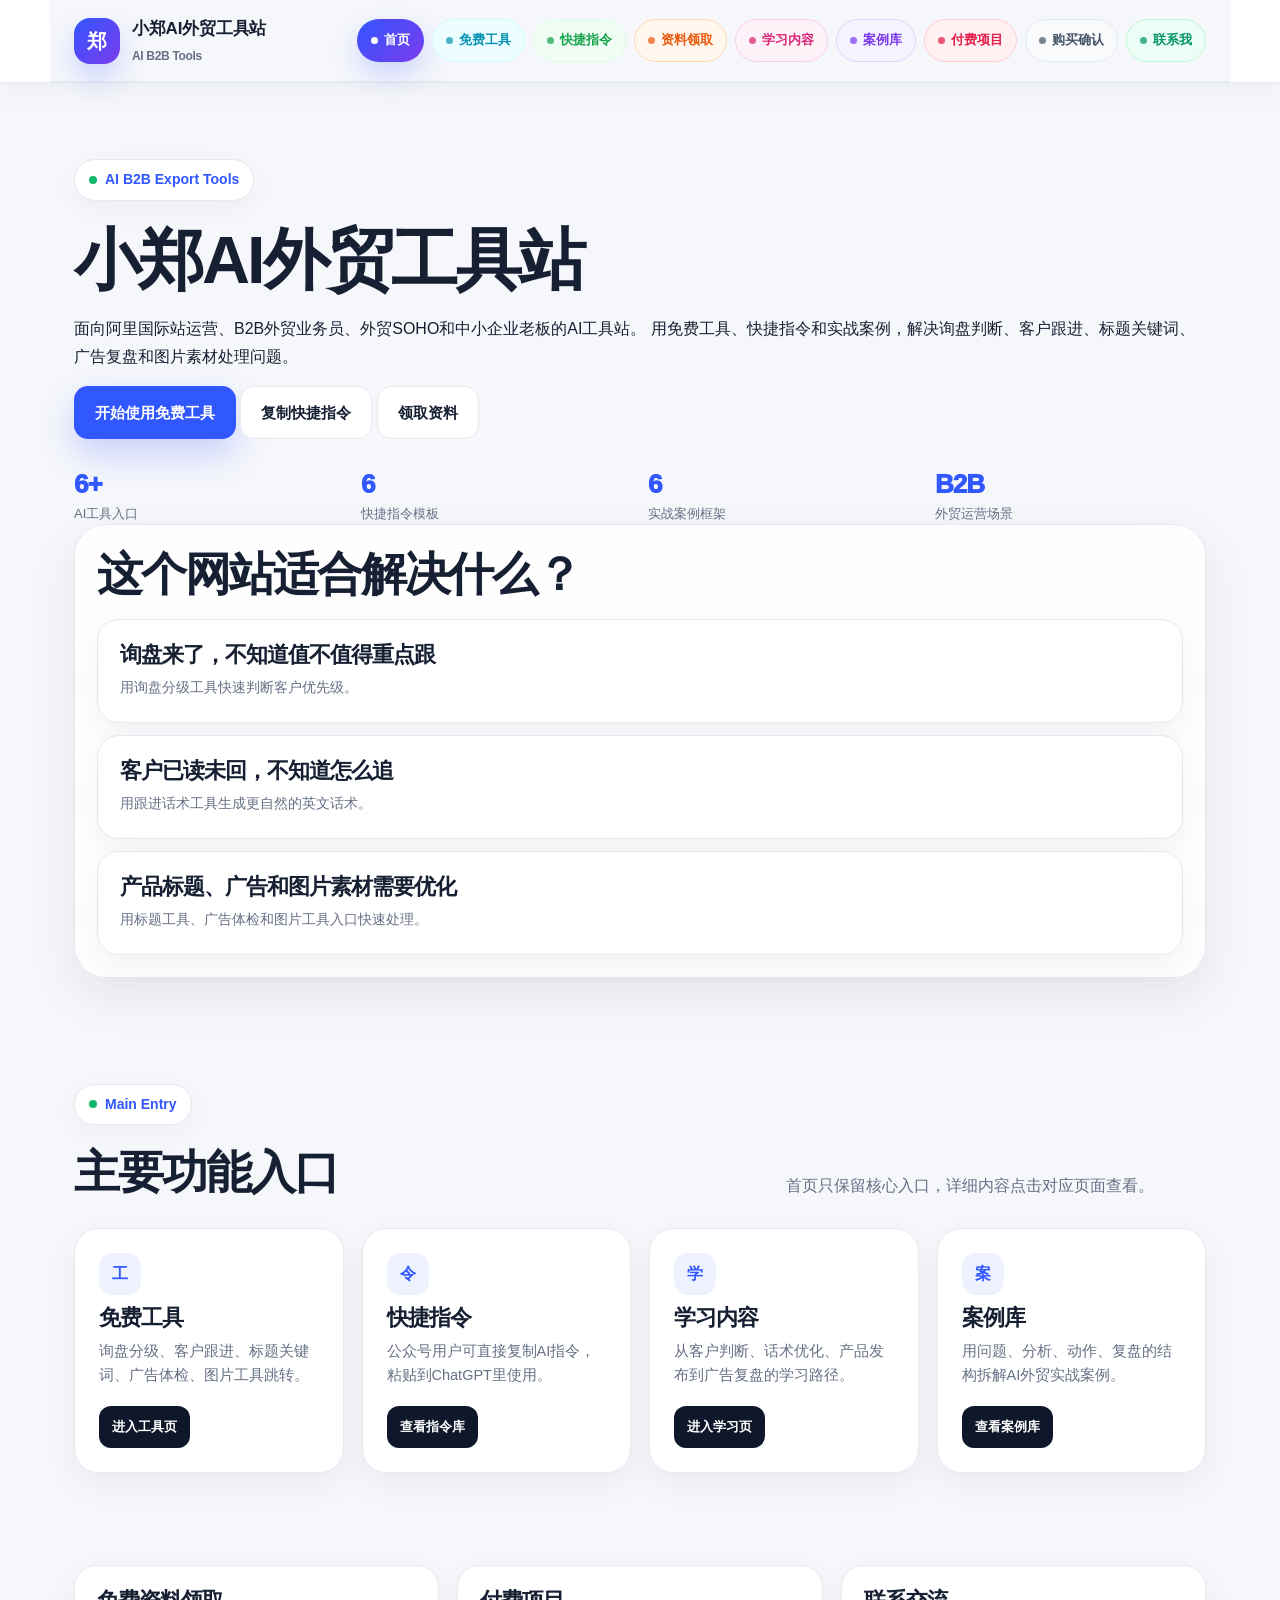
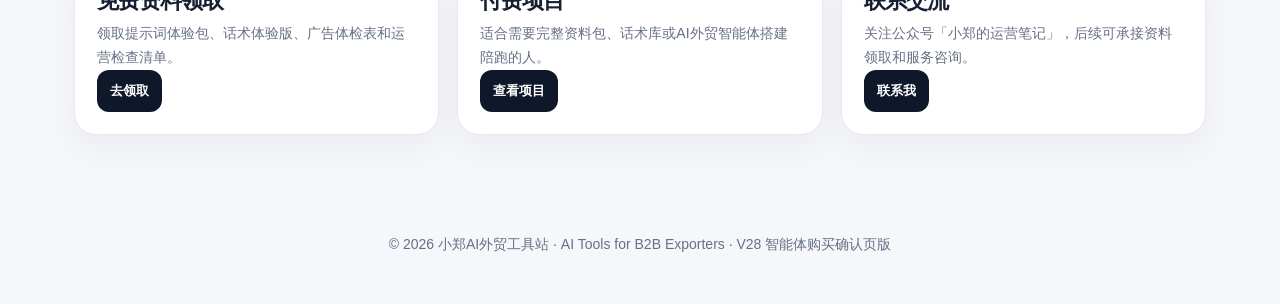
==== commit c2ccc379: "Add files via upload" ====
--- a/index.html
+++ b/index.html
@@ -1492,6 +1492,26 @@
         height: 42px;
       }
     }
+
+  
+    nav a:nth-child(9){background:#ecfdf5;color:#059669;border-color:#bbf7d0;}
+    .purchase-grid{display:grid;grid-template-columns:repeat(2,minmax(0,1fr));gap:22px;margin-top:24px}
+    .purchase-card{background:#fff;border:1px solid var(--line);border-radius:28px;padding:28px;box-shadow:0 16px 44px rgba(16,24,40,.06);display:flex;flex-direction:column}
+    .purchase-card.featured{border-color:rgba(49,87,255,.36);box-shadow:var(--shadow);position:relative;overflow:hidden}
+    .purchase-card.featured:before{content:"推荐";position:absolute;top:18px;right:-36px;width:140px;text-align:center;transform:rotate(36deg);background:linear-gradient(135deg,#3157ff,#7c3aed);color:#fff;font-size:12px;font-weight:900;padding:6px 0}
+    .purchase-price{font-size:38px;font-weight:950;color:var(--text);margin:12px 0;letter-spacing:-1px}
+    .purchase-price small{font-size:15px;color:var(--muted);font-weight:800}
+    .agent-list{display:grid;grid-template-columns:repeat(3,minmax(0,1fr));gap:10px;margin-top:18px}
+    .agent-list div{padding:12px 14px;border:1px solid var(--line);background:#f8f9ff;border-radius:16px;font-weight:800}
+    .notice-box{background:#fff7ed;border:1px solid #fed7aa;color:#9a3412;border-radius:22px;padding:22px;margin-top:22px;line-height:1.8}
+    .process-grid{display:grid;grid-template-columns:repeat(5,minmax(0,1fr));gap:14px;margin-top:22px}
+    .process-step{background:#fff;border:1px solid var(--line);border-radius:20px;padding:18px;box-shadow:0 12px 34px rgba(16,24,40,.05)}
+    .process-step strong{display:block;color:var(--primary);margin-bottom:8px}.process-step span{color:var(--muted);font-size:13.5px}
+    .confirm-form{background:#fff;border:1px solid var(--line);border-radius:28px;padding:28px;box-shadow:var(--shadow);margin-top:22px}
+    .checkbox-row{display:flex;gap:10px;align-items:flex-start;margin:12px 0;color:var(--muted);font-size:14px;line-height:1.65}.checkbox-row input{width:auto;margin-top:5px}
+    .buy-output{margin-top:18px;background:#0f172a;color:#fff;border-radius:18px;padding:18px;white-space:pre-line;line-height:1.75;font-size:14px}
+    @media(max-width:1050px){.purchase-grid,.process-grid,.agent-list{grid-template-columns:repeat(2,minmax(0,1fr))}}
+    @media(max-width:720px){.purchase-grid,.process-grid,.agent-list{grid-template-columns:1fr}}
 
   </style>
 </head>
@@ -1514,6 +1534,7 @@
         <a href="articles.html">学习内容</a>
         <a href="cases.html">案例库</a>
         <a href="paid.html">付费项目</a>
+        <a href="buy.html">购买确认</a>
         <a href="contact.html">联系我</a>
       </nav>
     </div>
@@ -1642,7 +1663,7 @@
 
   <footer>
     <div class="site">
-      <p>© 2026 小郑AI外贸工具站 · AI Tools for B2B Exporters · V25 彩色导航版</p>
+      <p>© 2026 小郑AI外贸工具站 · AI Tools for B2B Exporters · V28 智能体购买确认页版</p>
     </div>
   </footer>
 
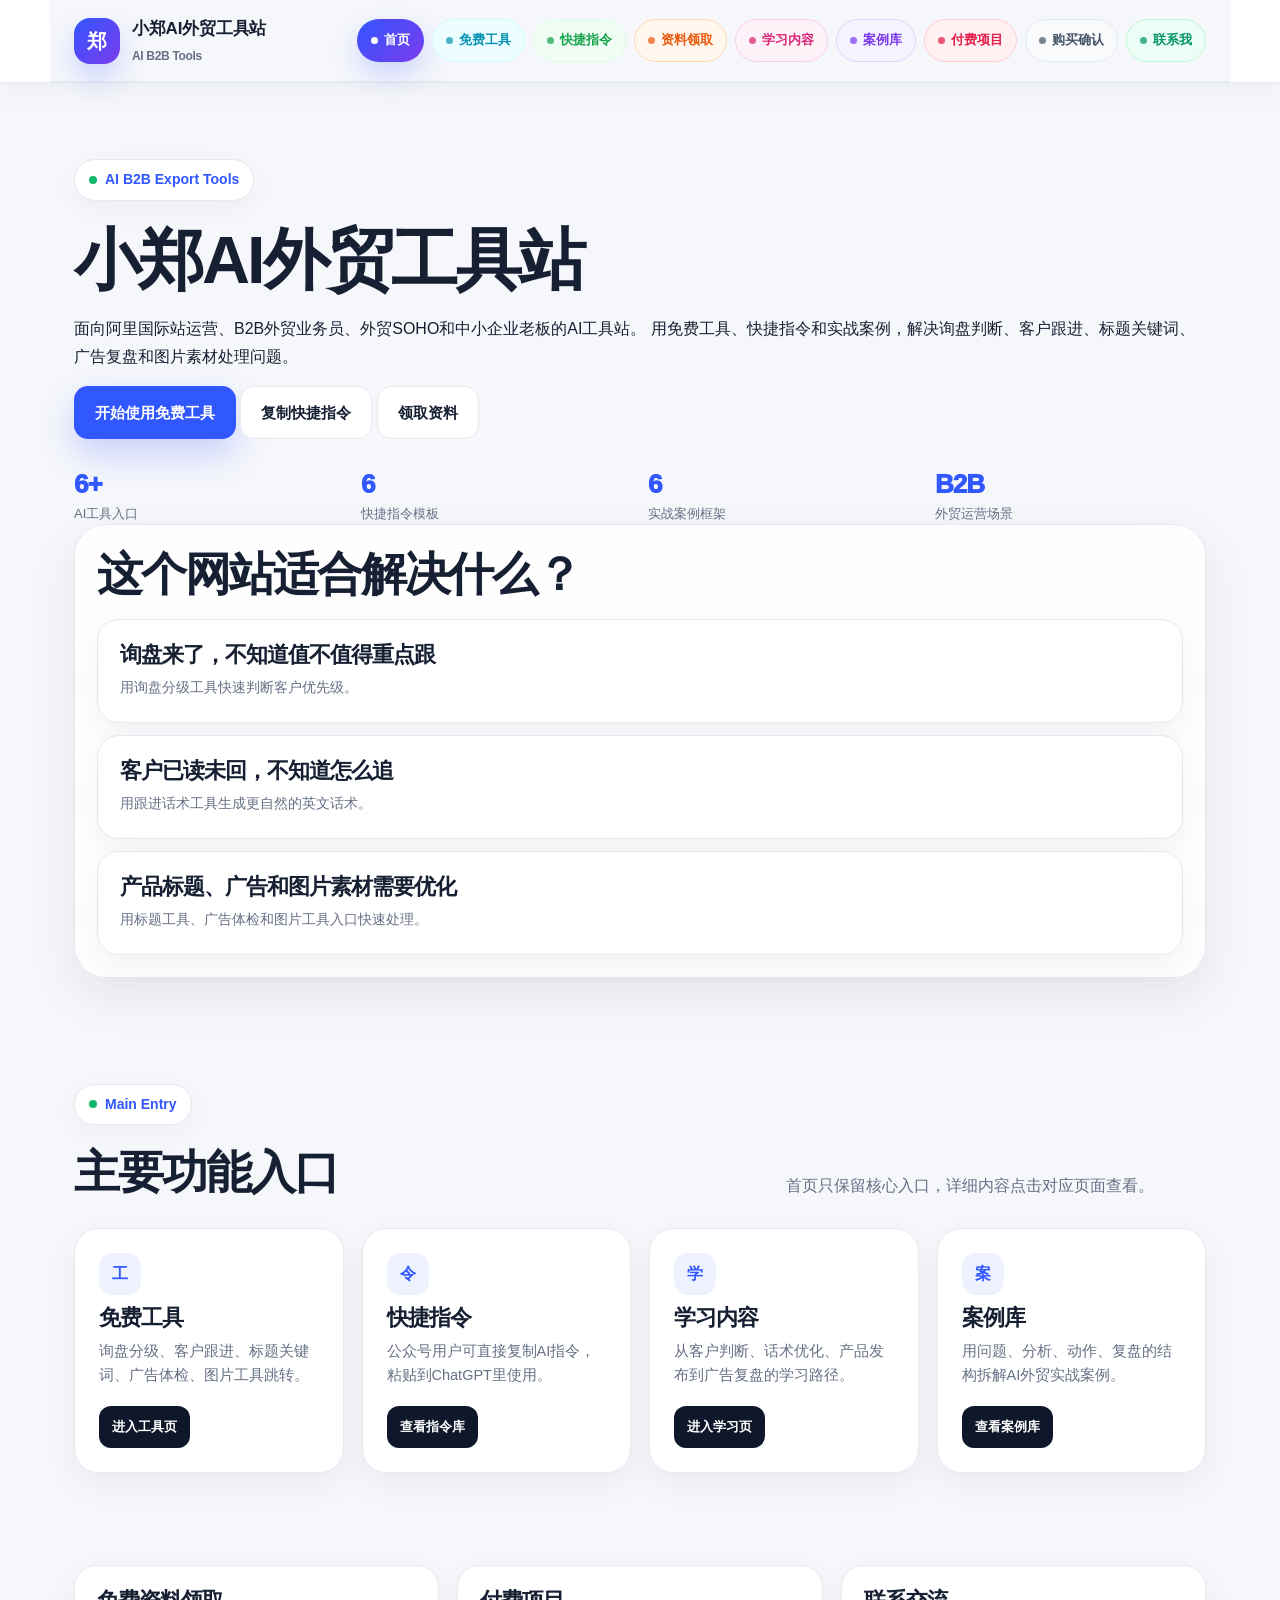
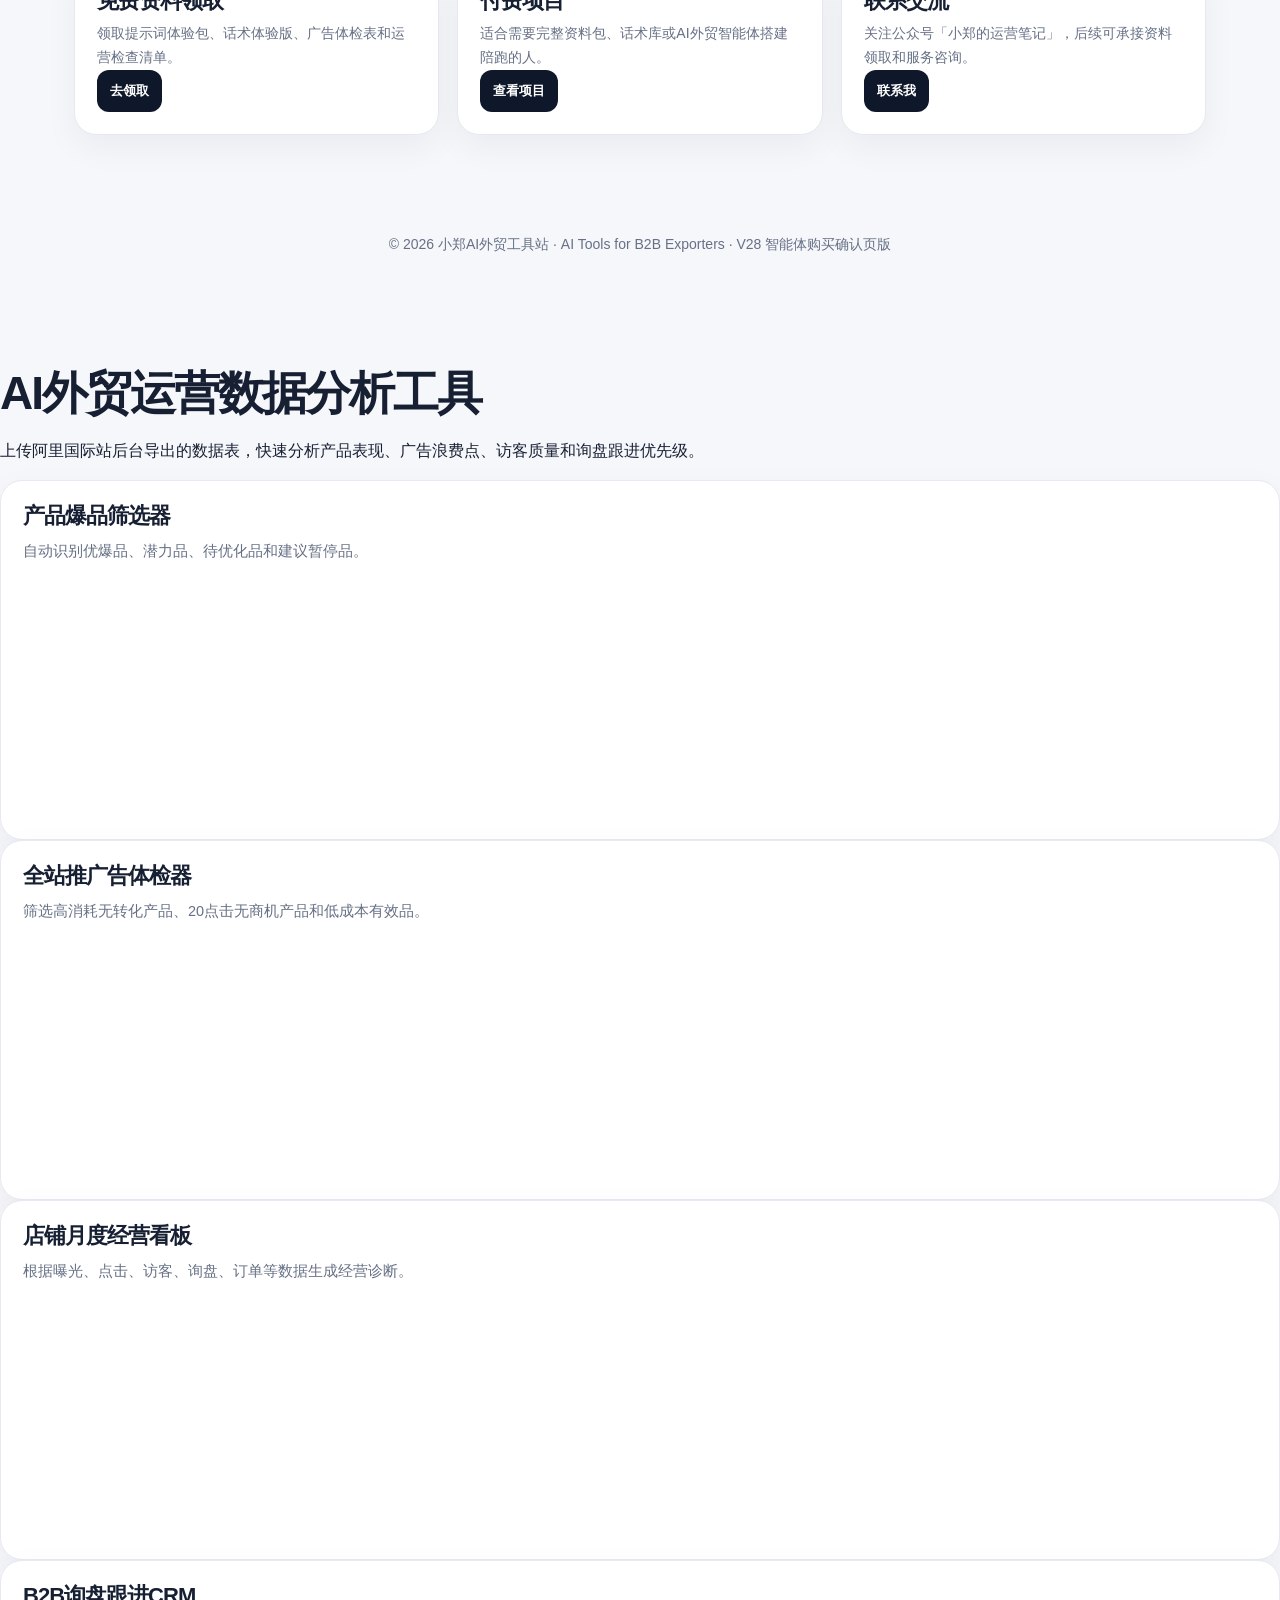
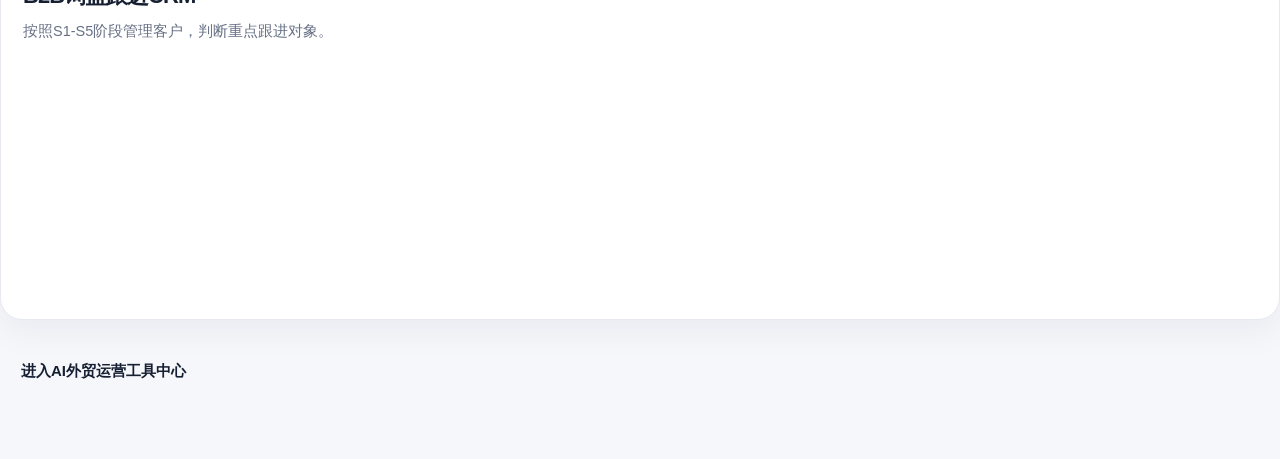
==== commit 338dab78: "Update index.html" ====
--- a/index.html
+++ b/index.html
@@ -1670,3 +1670,37 @@
 
 </body>
 </html>
+<section class="section">
+  <div class="container">
+    <h2>AI外贸运营数据分析工具</h2>
+    <p>
+      上传阿里国际站后台导出的数据表，快速分析产品表现、广告浪费点、访客质量和询盘跟进优先级。
+    </p>
+
+    <div class="card-grid">
+      <div class="card">
+        <h3>产品爆品筛选器</h3>
+        <p>自动识别优爆品、潜力品、待优化品和建议暂停品。</p>
+      </div>
+
+      <div class="card">
+        <h3>全站推广告体检器</h3>
+        <p>筛选高消耗无转化产品、20点击无商机产品和低成本有效品。</p>
+      </div>
+
+      <div class="card">
+        <h3>店铺月度经营看板</h3>
+        <p>根据曝光、点击、访客、询盘、订单等数据生成经营诊断。</p>
+      </div>
+
+      <div class="card">
+        <h3>B2B询盘跟进CRM</h3>
+        <p>按照S1-S5阶段管理客户，判断重点跟进对象。</p>
+      </div>
+    </div>
+
+    <div style="margin-top: 24px;">
+      <a href="tools.html" class="btn">进入AI外贸运营工具中心</a>
+    </div>
+  </div>
+</section>
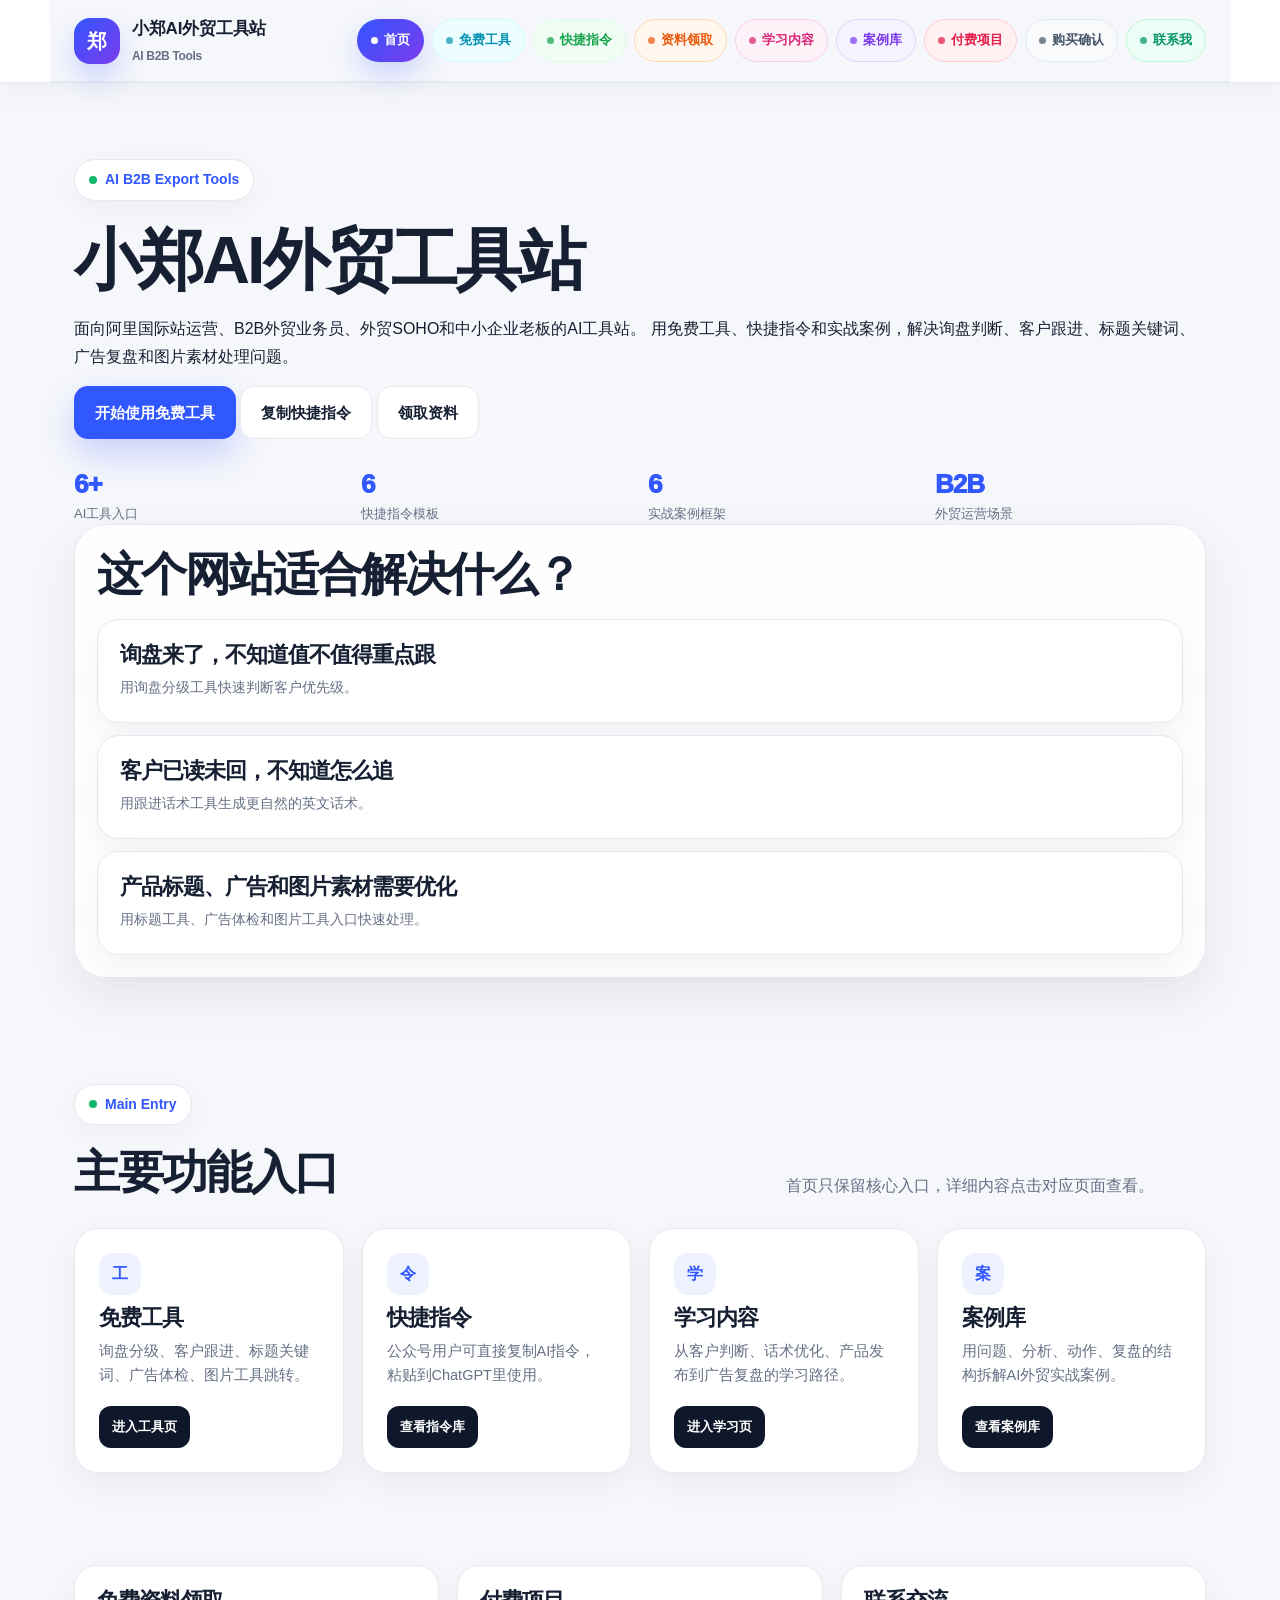
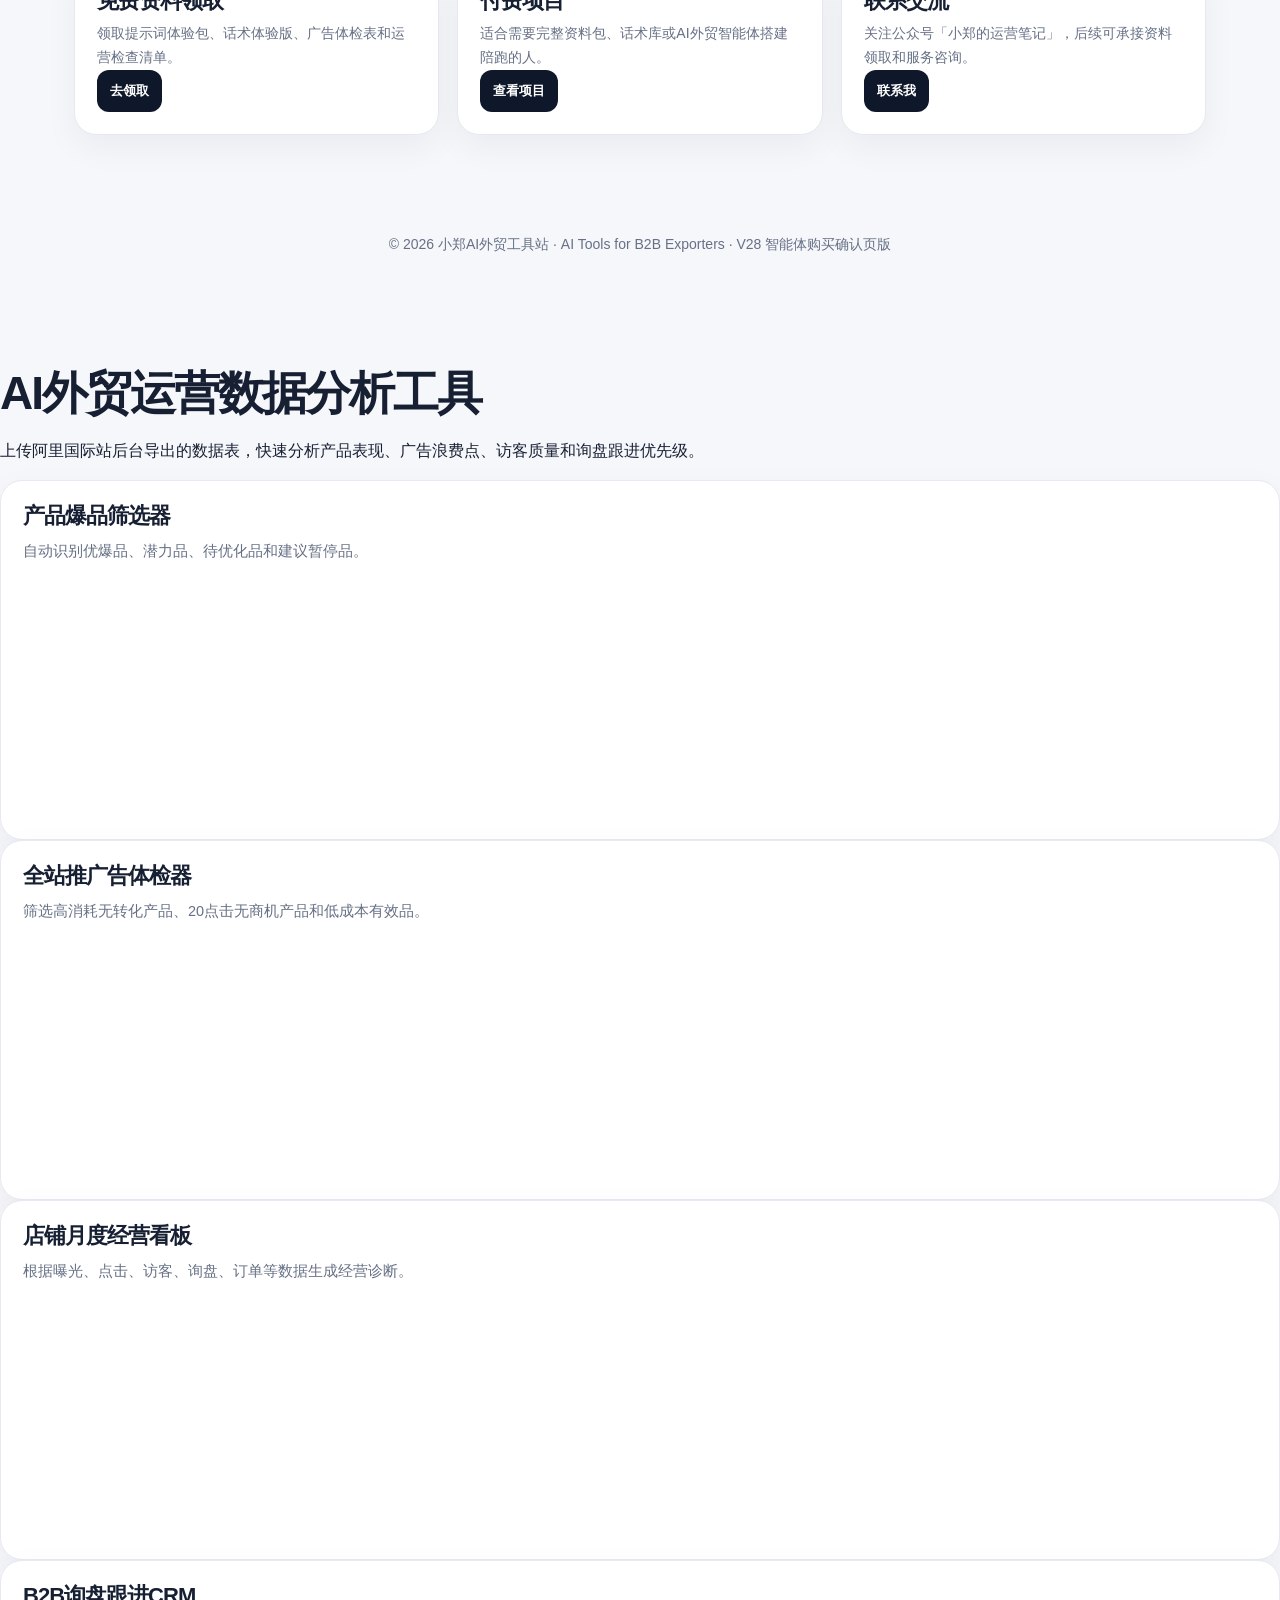
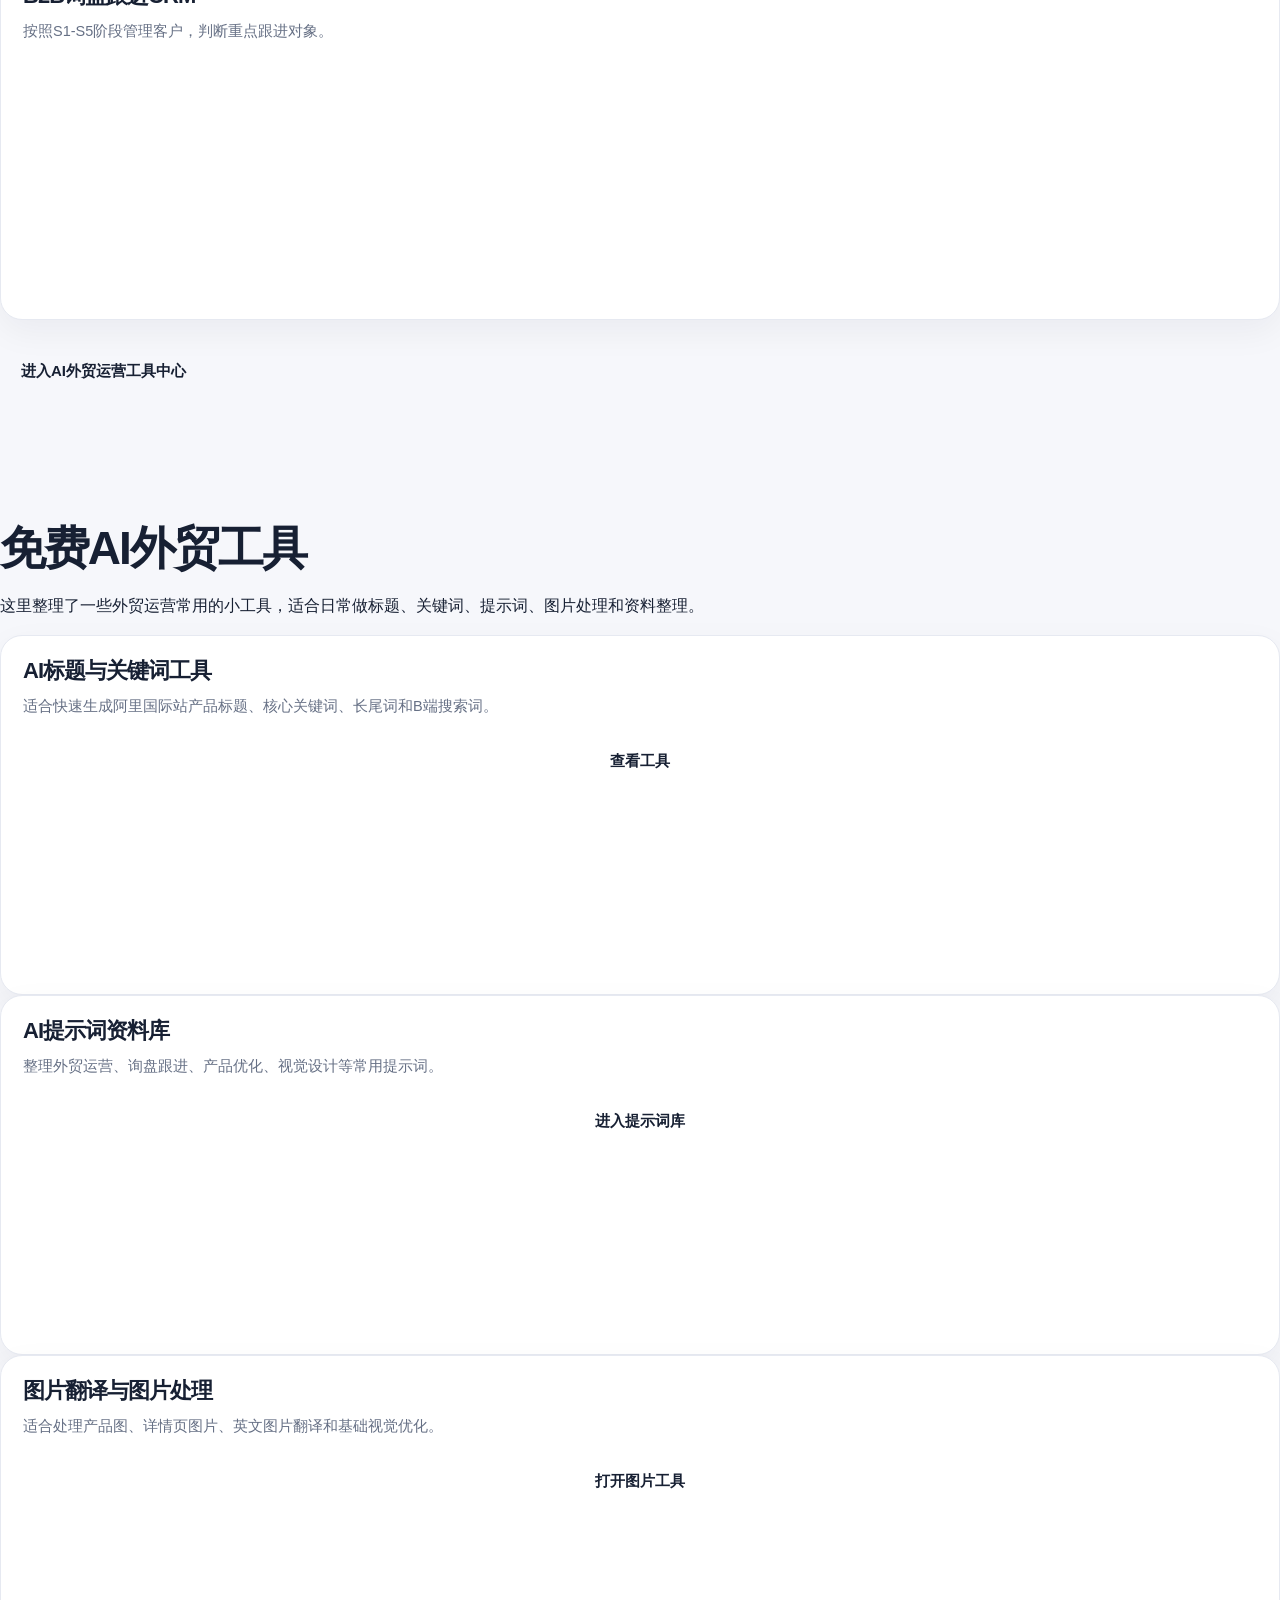
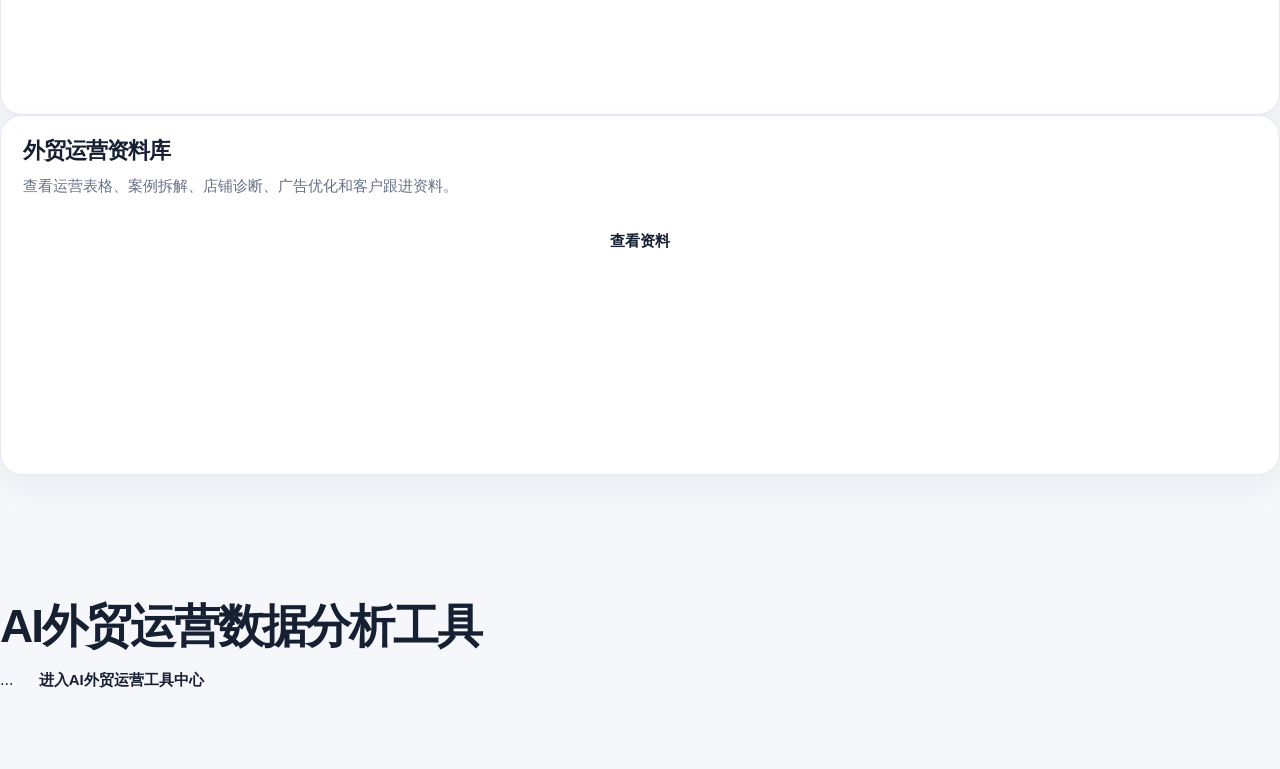
==== commit f82bc0e1: "Update index.html" ====
--- a/index.html
+++ b/index.html
@@ -1704,3 +1704,44 @@
     </div>
   </div>
 </section>
+<section class="section">
+  <div class="container">
+    <h2>免费AI外贸工具</h2>
+    <p>
+      这里整理了一些外贸运营常用的小工具，适合日常做标题、关键词、提示词、图片处理和资料整理。
+    </p>
+
+    <div class="card-grid">
+      <div class="card">
+        <h3>AI标题与关键词工具</h3>
+        <p>适合快速生成阿里国际站产品标题、核心关键词、长尾词和B端搜索词。</p>
+        <a href="prompts.html" class="btn">查看工具</a>
+      </div>
+
+      <div class="card">
+        <h3>AI提示词资料库</h3>
+        <p>整理外贸运营、询盘跟进、产品优化、视觉设计等常用提示词。</p>
+        <a href="prompts.html" class="btn">进入提示词库</a>
+      </div>
+
+      <div class="card">
+        <h3>图片翻译与图片处理</h3>
+        <p>适合处理产品图、详情页图片、英文图片翻译和基础视觉优化。</p>
+        <a href="https://www.piccopilot.com/?actionType=" class="btn" target="_blank">打开图片工具</a>
+      </div>
+
+      <div class="card">
+        <h3>外贸运营资料库</h3>
+        <p>查看运营表格、案例拆解、店铺诊断、广告优化和客户跟进资料。</p>
+        <a href="resources.html" class="btn">查看资料</a>
+      </div>
+    </div>
+  </div>
+</section>
+<section class="section">
+  <div class="container">
+    <h2>AI外贸运营数据分析工具</h2>
+    ...
+    <a href="tools.html" class="btn">进入AI外贸运营工具中心</a>
+  </div>
+</section>
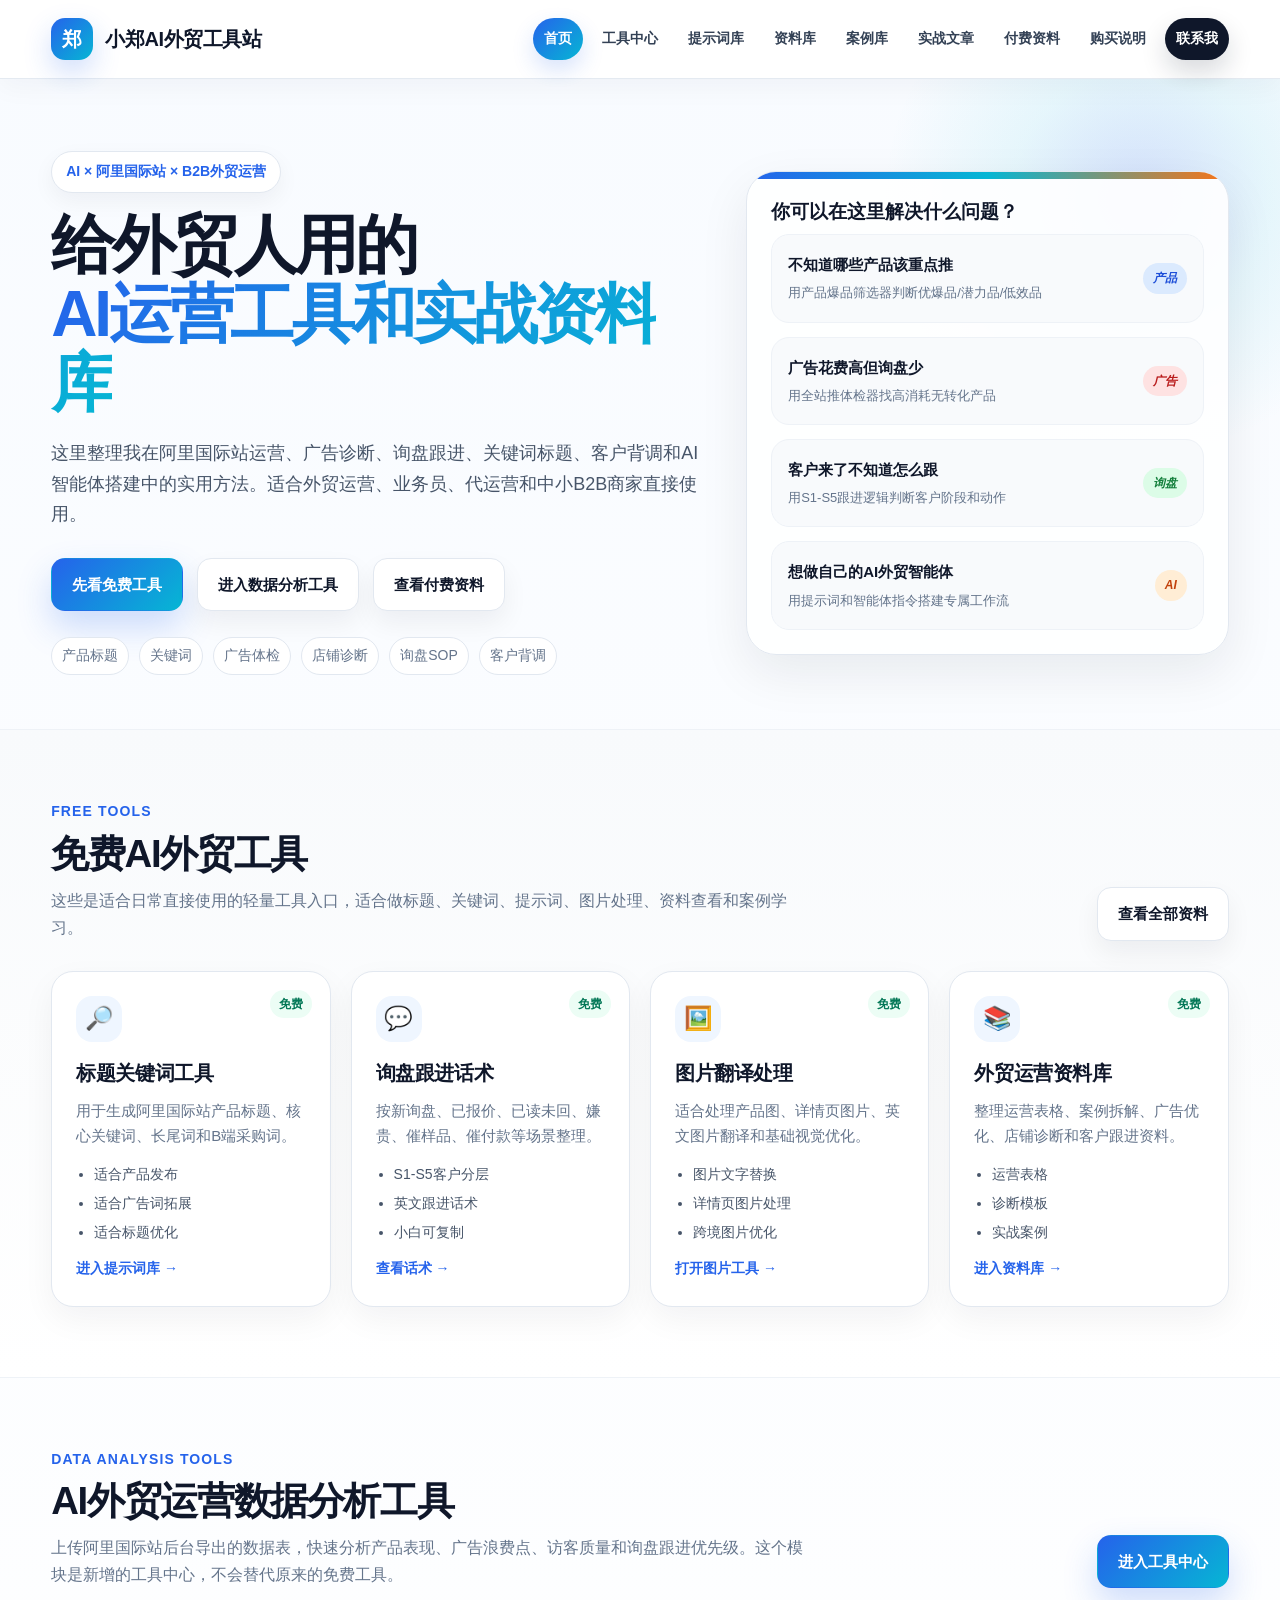
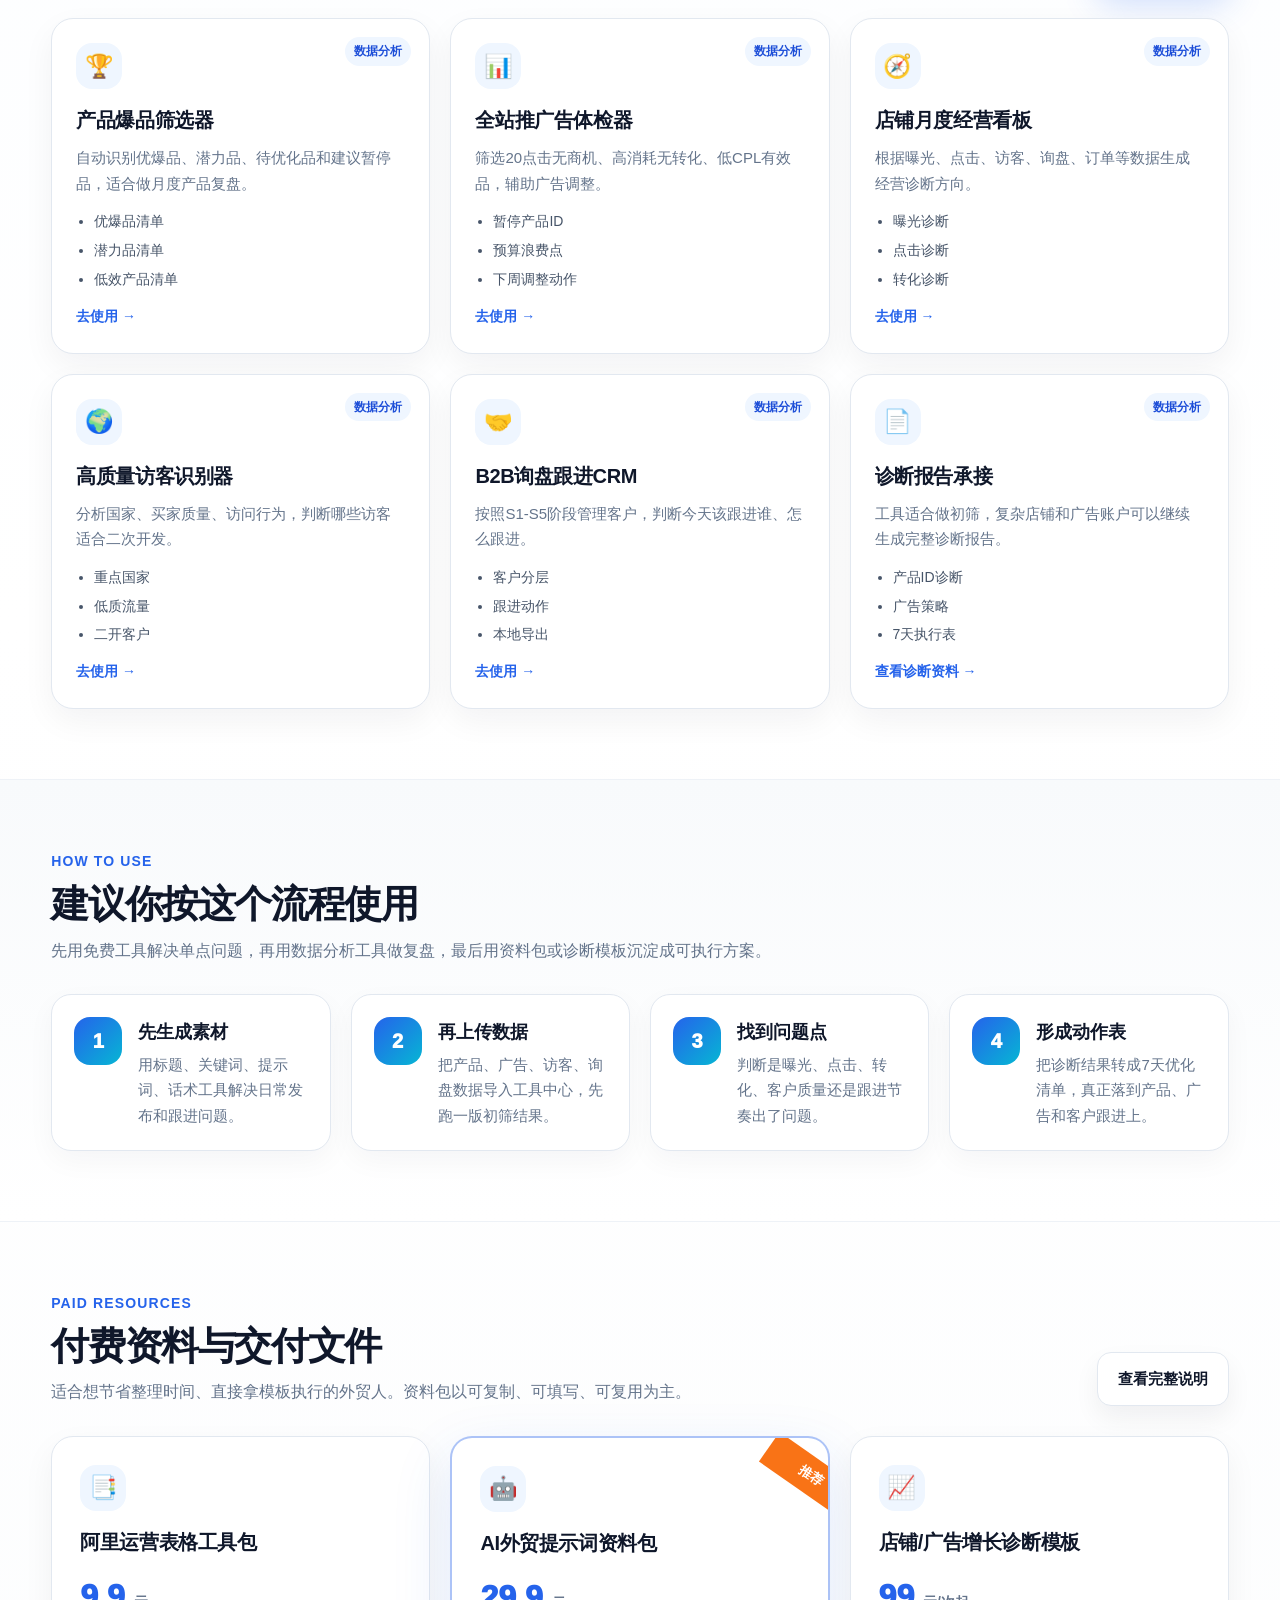
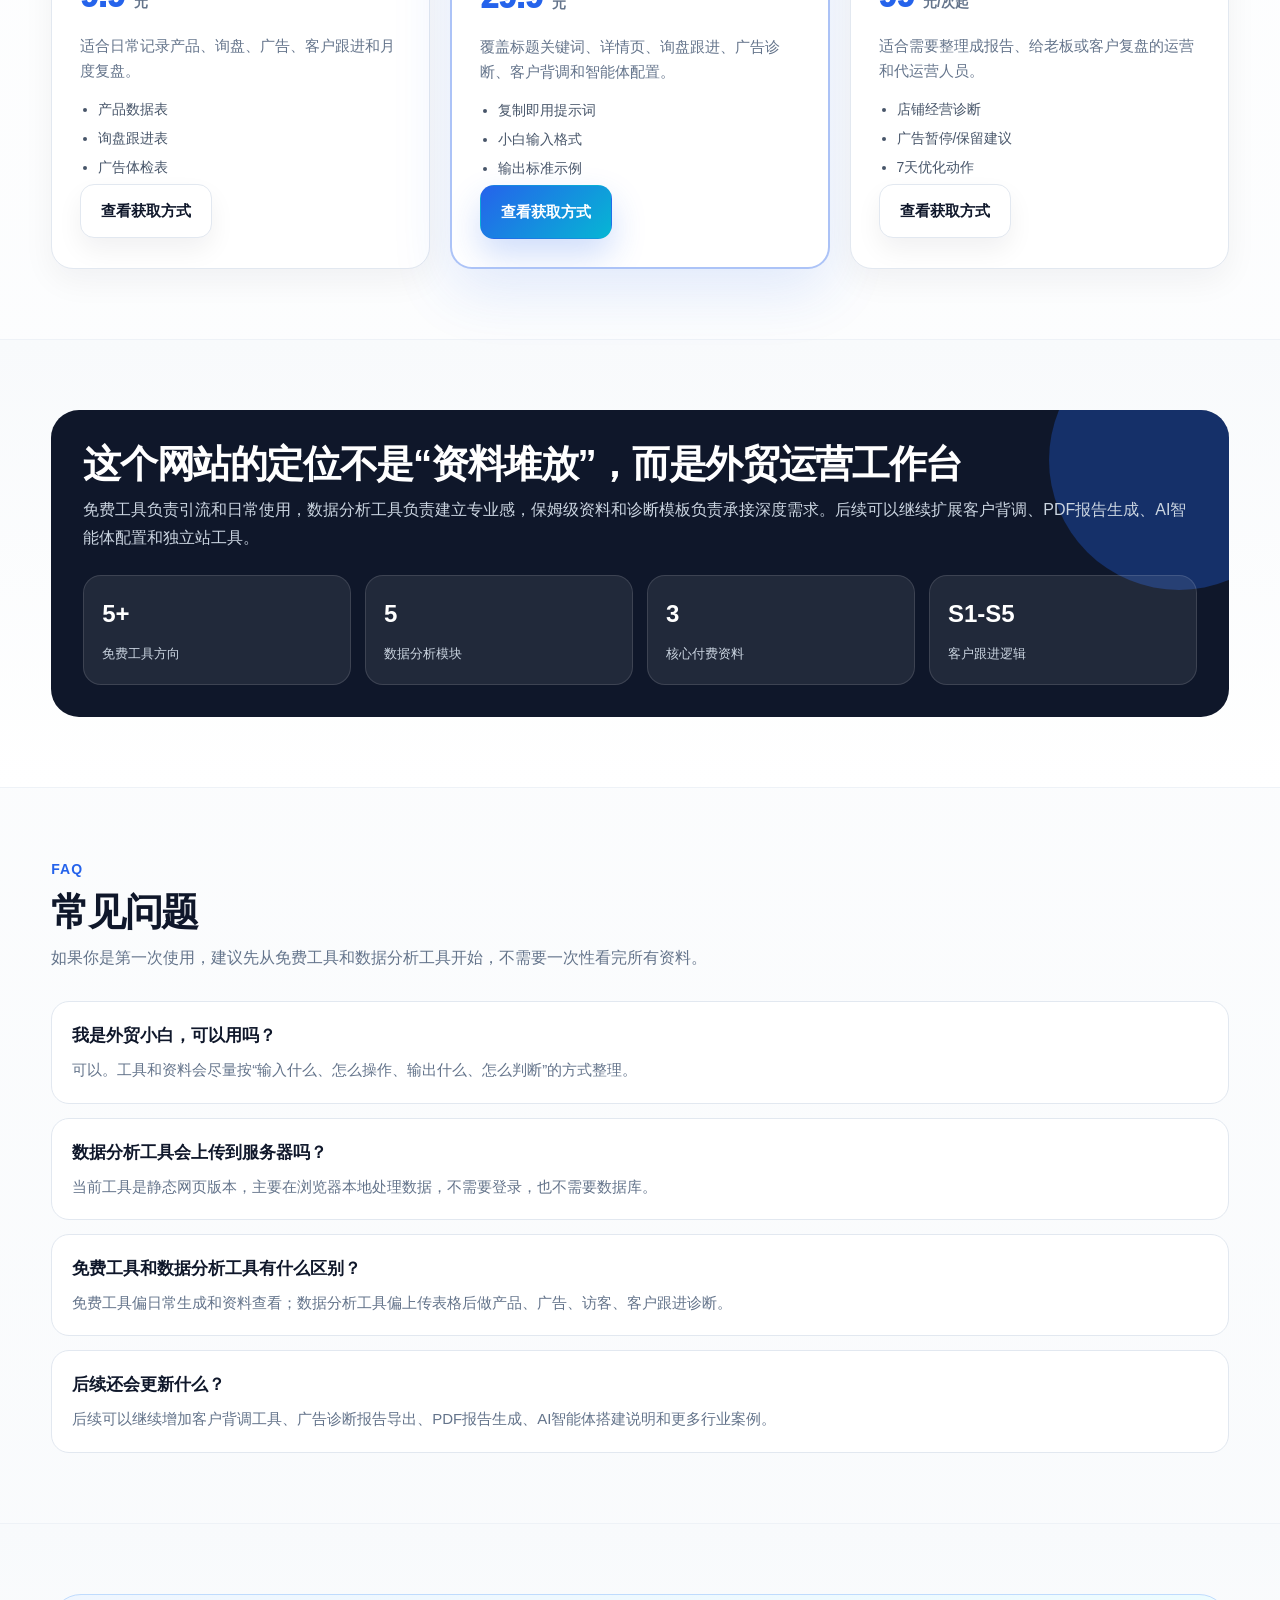
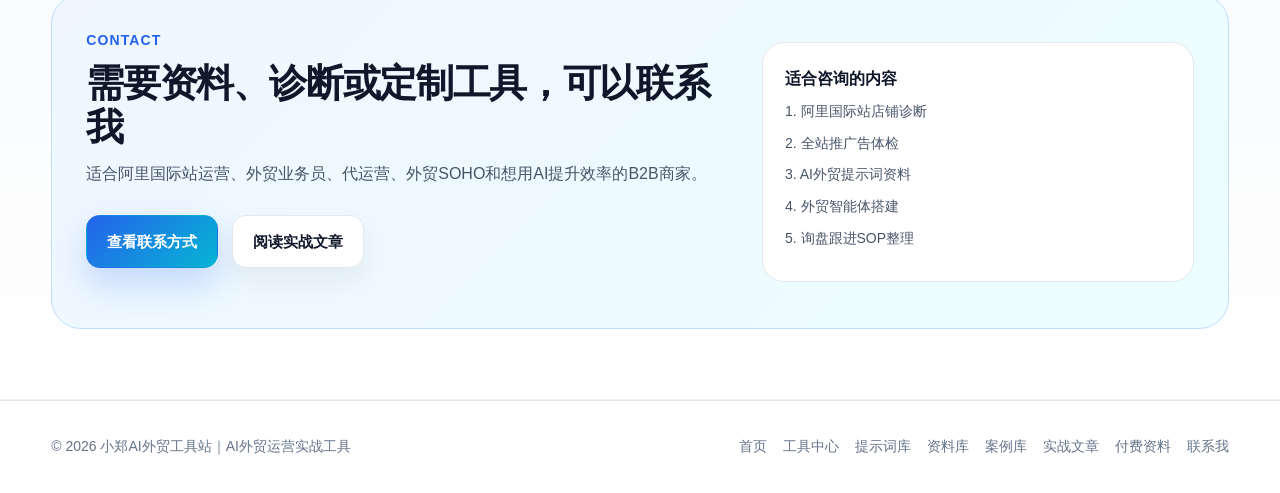
==== commit 5dcf0f2a: "Update index.html" ====
--- a/index.html
+++ b/index.html
@@ -3,1745 +3,505 @@
 <head>
   <meta charset="UTF-8" />
   <meta name="viewport" content="width=device-width, initial-scale=1.0" />
-  <title>小郑AI外贸工具站 - 首页</title>
+  <title>小郑AI外贸工具站｜AI外贸运营工具、资料包与诊断模板</title>
+  <meta name="description" content="小郑AI外贸工具站，专注阿里国际站、B2B外贸、AI提示词、店铺诊断、广告体检、询盘跟进和运营表格工具。" />
   <style>
-
-    :root {
-      --bg: #f6f7fb;
-      --card: #ffffff;
-      --text: #172033;
-      --muted: #667085;
-      --primary: #3157ff;
-      --primary-dark: #1838c9;
-      --dark: #0f172a;
-      --line: #e6e9f1;
-      --soft: #eef2ff;
-      --success: #12b76a;
-      --warning: #ffb020;
-      --shadow: 0 18px 50px rgba(16, 24, 40, 0.08);
-    }
-
-    * {
-      box-sizing: border-box;
-    }
-
-    html {
-      scroll-behavior: smooth;
-    }
-
-    body {
-      margin: 0;
-      background: var(--bg);
-      color: var(--text);
-      font-family: -apple-system, BlinkMacSystemFont, "Segoe UI", "PingFang SC", "Microsoft YaHei", Arial, sans-serif;
-      line-height: 1.7;
-      overflow-x: hidden;
-    }
-
-    a {
-      color: inherit;
-      text-decoration: none;
-    }
-
-    .site {
-      width: 100%;
-      max-width: 1180px;
-      margin-left: auto;
-      margin-right: auto;
-      padding-left: 24px;
-      padding-right: 24px;
-    }
-
-    .nav {
-      position: sticky;
-      top: 0;
-      z-index: 20;
-      background: rgba(246, 247, 251, 0.95);
-      backdrop-filter: blur(18px);
-      border-bottom: 1px solid var(--line);
-    }
-
-    .nav-row {
-      height: 72px;
-      display: flex;
-      align-items: center;
-      justify-content: space-between;
-      gap: 24px;
-    }
-
-    .brand {
-      display: flex;
-      align-items: center;
-      gap: 12px;
-      font-weight: 900;
-      letter-spacing: -0.02em;
-      white-space: nowrap;
-    }
-
-    .brand-logo {
-      width: 40px;
-      height: 40px;
-      border-radius: 14px;
-      background: linear-gradient(135deg, #3157ff, #7c3aed);
-      color: #fff;
-      display: grid;
-      place-items: center;
-      box-shadow: 0 10px 25px rgba(49, 87, 255, 0.25);
-    }
-
-    .nav-links {
-      display: flex;
-      align-items: center;
-      gap: 22px;
-      color: var(--muted);
-      font-size: 14px;
-      font-weight: 700;
-    }
-
-    .nav-links a:hover {
-      color: var(--primary);
-    }
-
-    .nav-cta {
-      padding: 10px 16px;
-      background: var(--dark);
-      color: #fff !important;
-      border-radius: 999px;
-    }
-
-    .hero {
-      padding: 76px 0 56px;
-    }
-
-    .hero-grid {
-      display: grid;
-      grid-template-columns: minmax(0, 1fr) minmax(360px, 0.95fr);
-      gap: 56px;
-      align-items: center;
-    }
-
-    .eyebrow {
-      display: inline-flex;
-      align-items: center;
-      gap: 8px;
-      padding: 8px 14px;
-      border: 1px solid var(--line);
-      border-radius: 999px;
-      background: #fff;
-      color: var(--primary);
-      font-size: 14px;
-      font-weight: 800;
-      margin-bottom: 20px;
-      box-shadow: 0 8px 28px rgba(16, 24, 40, 0.04);
-    }
-
-    .dot {
-      width: 8px;
-      height: 8px;
-      background: var(--success);
-      border-radius: 50%;
-      flex: 0 0 auto;
-    }
-
-    h1,
-    h2,
-    h3 {
-      margin: 0;
-      line-height: 1.18;
-      letter-spacing: -0.045em;
-    }
-
-    h1 {
-      font-size: clamp(42px, 5.2vw, 70px);
-      max-width: 700px;
-    }
-
-    h2 {
-      font-size: clamp(30px, 4vw, 46px);
-    }
-
-    h3 {
-      font-size: 22px;
-    }
-
-    .gradient-text {
-      background: linear-gradient(135deg, #3157ff, #7c3aed);
-      -webkit-background-clip: text;
-      background-clip: text;
-      color: transparent;
-    }
-
-    .hero-subtitle {
-      margin: 24px 0 30px;
-      max-width: 650px;
-      color: var(--muted);
-      font-size: 18px;
-    }
-
-    .actions {
-      display: flex;
-      flex-wrap: wrap;
-      gap: 14px;
-      margin-bottom: 26px;
-    }
-
-    .btn {
-      display: inline-flex;
-      align-items: center;
-      justify-content: center;
-      min-height: 48px;
-      padding: 13px 20px;
-      border-radius: 14px;
-      border: 1px solid transparent;
-      font-weight: 900;
-      font-size: 15px;
-      transition: 0.2s ease;
-    }
-
-    .btn-primary {
-      background: var(--primary);
-      color: #fff;
-      box-shadow: 0 15px 35px rgba(49, 87, 255, 0.24);
-    }
-
-    .btn-primary:hover {
-      background: var(--primary-dark);
-      transform: translateY(-2px);
-    }
-
-    .btn-light {
-      background: #fff;
-      border-color: var(--line);
-      color: var(--text);
-    }
-
-    .btn-light:hover {
-      border-color: var(--primary);
-      color: var(--primary);
-      transform: translateY(-2px);
-    }
-
-    .tags {
-      display: flex;
-      flex-wrap: wrap;
-      gap: 10px;
-      font-size: 13px;
-      color: var(--muted);
-    }
-
-    .tag {
-      padding: 7px 11px;
-      background: #fff;
-      border: 1px solid var(--line);
-      border-radius: 999px;
-    }
-
-    .hero-panel {
-      width: 100%;
-      background: rgba(255,255,255,0.86);
-      border: 1px solid rgba(230,233,241,0.95);
-      border-radius: 32px;
-      padding: 22px;
-      box-shadow: var(--shadow);
-    }
-
-    .mock {
-      background: var(--dark);
-      border-radius: 24px;
-      overflow: hidden;
-      color: #fff;
-    }
-
-    .mock-top {
-      height: 44px;
-      display: flex;
-      align-items: center;
-      gap: 7px;
-      padding: 0 16px;
-      border-bottom: 1px solid rgba(255,255,255,0.1);
-    }
-
-    .circle {
-      width: 10px;
-      height: 10px;
-      border-radius: 50%;
-      background: rgba(255,255,255,0.35);
-    }
-
-    .mock-body {
-      padding: 22px;
-    }
-
-    .result-card {
-      padding: 16px;
-      margin-bottom: 14px;
-      background: rgba(255,255,255,0.08);
-      border: 1px solid rgba(255,255,255,0.12);
-      border-radius: 18px;
-    }
-
-    .result-card strong {
-      display: block;
-      margin-bottom: 7px;
-    }
-
-    .bar {
-      height: 9px;
-      margin-top: 10px;
-      background: rgba(255,255,255,0.13);
-      border-radius: 999px;
-      overflow: hidden;
-    }
-
-    .bar span {
-      display: block;
-      height: 100%;
-      background: linear-gradient(90deg, var(--warning), var(--success));
-      border-radius: 999px;
-    }
-
-    .stats {
-      display: grid;
-      grid-template-columns: repeat(4, minmax(0, 1fr));
-      gap: 16px;
-      margin-top: 32px;
-    }
-
-    .stat {
-      background: #fff;
-      border: 1px solid var(--line);
-      border-radius: 18px;
-      padding: 18px 16px;
-      box-shadow: 0 10px 30px rgba(16, 24, 40, 0.04);
-    }
-
-    .stat-number {
-      color: var(--primary);
-      font-size: 26px;
-      line-height: 1;
-      font-weight: 950;
-      letter-spacing: -0.04em;
-    }
-
-    .stat-label {
-      margin-top: 8px;
-      color: var(--muted);
-      font-size: 13px;
-      line-height: 1.45;
-    }
-
-    section {
-      padding: 62px 0;
-    }
-
-    .section-head {
-      display: grid;
-      grid-template-columns: minmax(0, 1fr) minmax(280px, 420px);
-      align-items: end;
-      gap: 28px;
-      margin-bottom: 28px;
-    }
-
-    .section-head p {
-      color: var(--muted);
-      margin: 0;
-    }
-
-    .grid-4 {
-      display: grid;
-      grid-template-columns: repeat(4, minmax(0, 1fr));
-      gap: 18px;
-    }
-
-    .card {
-      background: var(--card);
-      border: 1px solid var(--line);
-      border-radius: 22px;
-      padding: 22px;
-      box-shadow: 0 12px 34px rgba(16, 24, 40, 0.05);
-      transition: 0.22s ease;
-      display: flex;
-      flex-direction: column;
-      min-height: 360px;
-    }
-
-    .card:hover {
-      transform: translateY(-5px);
-      box-shadow: var(--shadow);
-      border-color: rgba(49, 87, 255, 0.25);
-    }
-
-    .icon {
-      width: 48px;
-      height: 48px;
-      border-radius: 16px;
-      background: var(--soft);
-      color: var(--primary);
-      display: grid;
-      place-items: center;
-      font-size: 22px;
-      margin-bottom: 16px;
-    }
-
-    .card p {
-      color: var(--muted);
-      margin: 10px 0 16px;
-      font-size: 14.5px;
-    }
-
-    .list {
-      padding: 0;
-      margin: 0 0 20px;
-      list-style: none;
-      color: var(--muted);
-      font-size: 14px;
-    }
-
-    .list li {
-      display: flex;
-      gap: 8px;
-      margin-bottom: 8px;
-    }
-
-    .list li::before {
-      content: "✓";
-      color: var(--success);
-      font-weight: 900;
-    }
-
-    .card-action {
-      margin-top: auto;
-    }
-
-    .mini-btn {
-      display: inline-flex;
-      align-items: center;
-      padding: 10px 13px;
-      border-radius: 12px;
-      background: var(--dark);
-      color: #fff;
-      font-weight: 900;
-      font-size: 13px;
-    }
-
-    .mini-btn:hover {
-      background: var(--primary);
-    }
-
-    .demo {
-      margin-top: 22px;
-      background: #fff;
-      border: 1px solid var(--line);
-      border-radius: 28px;
-      padding: 24px;
-      box-shadow: 0 12px 36px rgba(16, 24, 40, 0.05);
-    }
-
-    .demo-grid {
-      display: grid;
-      grid-template-columns: minmax(0, 1fr) minmax(0, 1fr);
-      gap: 18px;
-      margin-top: 18px;
-    }
-
-    label {
-      display: block;
-      font-weight: 900;
-      font-size: 13px;
-      margin: 14px 0 7px;
-    }
-
-    label:first-child {
-      margin-top: 0;
-    }
-
-    input,
-    select {
-      width: 100%;
-      border: 1px solid var(--line);
-      border-radius: 14px;
-      padding: 12px 13px;
-      font: inherit;
-      background: #fbfcff;
-      color: var(--text);
-      outline: none;
-    }
-
-    input:focus,
-    select:focus {
-      border-color: var(--primary);
-      box-shadow: 0 0 0 4px rgba(49, 87, 255, 0.08);
-      background: #fff;
-    }
-
-    .output {
-      min-height: 220px;
-      white-space: pre-line;
-      background: var(--dark);
-      color: #fff;
-      border-radius: 22px;
-      padding: 20px;
-      font-size: 14px;
-    }
-
-    .notice {
-      margin-top: 14px;
-      padding: 13px 15px;
-      background: #fffbeb;
-      border: 1px solid #fef3c7;
-      border-radius: 16px;
-      color: #92400e;
-      font-size: 14px;
-    }
-
-    .split {
-      display: grid;
-      grid-template-columns: minmax(0, 0.9fr) minmax(0, 1.1fr);
-      gap: 24px;
-    }
-
-    .panel {
-      background: #fff;
-      border: 1px solid var(--line);
-      border-radius: 28px;
-      padding: 28px;
-      box-shadow: 0 12px 36px rgba(16, 24, 40, 0.05);
-    }
-
-    .panel p {
-      color: var(--muted);
-    }
-
-    .steps {
-      display: grid;
-      gap: 14px;
-    }
-
-    .step {
-      display: flex;
-      gap: 14px;
-      background: #fafbff;
-      border: 1px solid var(--line);
-      border-radius: 18px;
-      padding: 16px;
-    }
-
-    .step-num {
-      flex: 0 0 auto;
-      width: 34px;
-      height: 34px;
-      border-radius: 12px;
-      background: var(--primary);
-      color: #fff;
-      display: grid;
-      place-items: center;
-      font-weight: 950;
-    }
-
-    .step span {
-      color: var(--muted);
-      font-size: 14px;
-    }
-
-    .pricing {
-      display: grid;
-      grid-template-columns: repeat(3, minmax(0, 1fr));
-      gap: 18px;
-    }
-
-    .price-card {
-      background: #fff;
-      border: 1px solid var(--line);
-      border-radius: 28px;
-      padding: 28px;
-      box-shadow: 0 12px 36px rgba(16, 24, 40, 0.05);
-    }
-
-    .price-card.featured {
-      border-color: rgba(49,87,255,0.36);
-      box-shadow: var(--shadow);
-    }
-
-    .badge {
-      display: inline-flex;
-      padding: 6px 10px;
-      border-radius: 999px;
-      background: var(--soft);
-      color: var(--primary);
-      font-weight: 900;
-      font-size: 12px;
-      margin-bottom: 14px;
-    }
-
-    .price {
-      margin: 14px 0;
-      font-size: 36px;
-      font-weight: 950;
-      letter-spacing: -0.05em;
-    }
-
-    .price small {
-      font-size: 14px;
-      color: var(--muted);
-      font-weight: 700;
-      letter-spacing: 0;
-    }
-
-    .price-card ul {
-      padding: 0;
-      margin: 18px 0 24px;
-      list-style: none;
-      color: var(--muted);
-      font-size: 14px;
-    }
-
-    .price-card li {
-      display: flex;
-      gap: 8px;
-      margin-bottom: 10px;
-    }
-
-    .price-card li::before {
-      content: "•";
-      color: var(--primary);
-      font-weight: 900;
-    }
-
-    .contact-box {
-      background: linear-gradient(135deg, #111827, #182152);
-      color: #fff;
-      border-radius: 34px;
-      padding: 44px;
-      display: grid;
-      grid-template-columns: minmax(0, 1.1fr) minmax(280px, 0.9fr);
-      gap: 30px;
-      align-items: center;
-      box-shadow: 0 24px 60px rgba(17, 24, 39, 0.2);
-    }
-
-    .contact-box p {
-      color: rgba(255,255,255,0.75);
-    }
-
-    .contact-card {
-      background: rgba(255,255,255,0.08);
-      border: 1px solid rgba(255,255,255,0.14);
-      border-radius: 24px;
-      padding: 22px;
-    }
-
-    .contact-row {
-      padding: 13px 0;
-      border-bottom: 1px solid rgba(255,255,255,0.1);
-    }
-
-    .contact-row:last-child {
-      border-bottom: 0;
-    }
-
-    .contact-row strong {
-      display: block;
-      margin-bottom: 3px;
-    }
-
-    .contact-row span {
-      color: rgba(255,255,255,0.72);
-      font-size: 14px;
-    }
-
-    footer {
-      padding: 34px 0;
-      color: var(--muted);
-      font-size: 14px;
-      text-align: center;
-    }
-
-
-    .scenario-grid {
-      display: grid;
-      grid-template-columns: repeat(3, minmax(0, 1fr));
-      gap: 18px;
-    }
-
-    .scenario-card,
-    .article-card,
-    .case-card,
-    .faq-card {
-      background: #fff;
-      border: 1px solid var(--line);
-      border-radius: 24px;
-      padding: 24px;
-      box-shadow: 0 12px 34px rgba(16, 24, 40, 0.05);
-    }
-
-    .scenario-card h3,
-    .article-card h3,
-    .case-card h3,
-    .faq-card h3 {
-      margin-bottom: 10px;
-    }
-
-    .scenario-card p,
-    .article-card p,
-    .case-card p,
-    .faq-card p {
-      color: var(--muted);
-      margin: 0;
-      font-size: 14.5px;
-    }
-
-    .article-grid {
-      display: grid;
-      grid-template-columns: repeat(3, minmax(0, 1fr));
-      gap: 18px;
-    }
-
-    .article-meta {
-      display: inline-flex;
-      margin-bottom: 12px;
-      padding: 6px 10px;
-      border-radius: 999px;
-      background: var(--soft);
-      color: var(--primary);
-      font-size: 12px;
-      font-weight: 900;
-    }
-
-    .case-grid {
-      display: grid;
-      grid-template-columns: repeat(3, minmax(0, 1fr));
-      gap: 18px;
-    }
-
-    .case-kpi {
-      display: grid;
-      grid-template-columns: repeat(2, minmax(0, 1fr));
-      gap: 10px;
-      margin-top: 18px;
-    }
-
-    .case-kpi div {
-      background: #f8f9ff;
-      border: 1px solid var(--line);
-      border-radius: 16px;
-      padding: 12px;
-    }
-
-    .case-kpi strong {
-      display: block;
-      color: var(--primary);
-      font-size: 20px;
-      line-height: 1.1;
-    }
-
-    .case-kpi span {
-      color: var(--muted);
-      font-size: 12px;
-    }
-
-    .roadmap {
-      display: grid;
-      grid-template-columns: repeat(4, minmax(0, 1fr));
-      gap: 14px;
-    }
-
-    .roadmap-item {
-      background: #fff;
-      border: 1px solid var(--line);
-      border-radius: 22px;
-      padding: 20px;
-      box-shadow: 0 12px 34px rgba(16, 24, 40, 0.04);
-    }
-
-    .roadmap-item strong {
-      display: block;
-      margin-bottom: 8px;
-      font-size: 17px;
-    }
-
-    .roadmap-item span {
-      color: var(--muted);
-      font-size: 14px;
-    }
-
-    .faq-grid {
-      display: grid;
-      grid-template-columns: repeat(2, minmax(0, 1fr));
-      gap: 18px;
-    }
-
-    .cta-strip {
-      background: #fff;
-      border: 1px solid var(--line);
-      border-radius: 30px;
-      padding: 34px;
-      display: grid;
-      grid-template-columns: minmax(0, 1fr) auto;
-      gap: 24px;
-      align-items: center;
-      box-shadow: var(--shadow);
-    }
-
-    .cta-strip p {
-      color: var(--muted);
-      margin: 12px 0 0;
-    }
-
-    .check-list {
-      padding: 0;
-      margin: 16px 0 0;
-      list-style: none;
-      color: var(--muted);
-      font-size: 14px;
-    }
-
-    .check-list li {
-      display: flex;
-      gap: 8px;
-      margin-bottom: 8px;
-    }
-
-    .check-list li::before {
-      content: "✓";
-      color: var(--success);
-      font-weight: 900;
-    }
-
-
-    .locked-box {
-      margin-top: 18px;
-      background: linear-gradient(135deg, #101828, #1d2b6c);
-      color: #fff;
-      border-radius: 24px;
-      padding: 24px;
-      display: grid;
-      grid-template-columns: minmax(0, 1fr) auto;
-      gap: 20px;
-      align-items: center;
-      box-shadow: 0 18px 45px rgba(16, 24, 40, 0.14);
-    }
-
-    .locked-box h3 {
-      margin-bottom: 8px;
-    }
-
-    .locked-box p {
-      color: rgba(255,255,255,0.76);
-      margin: 0;
-      font-size: 14.5px;
-    }
-
-    .locked-tags {
-      display: flex;
-      flex-wrap: wrap;
-      gap: 8px;
-      margin-top: 14px;
-    }
-
-    .locked-tags span {
-      padding: 6px 10px;
-      border-radius: 999px;
-      background: rgba(255,255,255,0.1);
-      border: 1px solid rgba(255,255,255,0.14);
-      font-size: 12px;
-      color: rgba(255,255,255,0.82);
-    }
-
-
-    .image-preview {
-      margin-top: 12px;
-      width: 100%;
-      min-height: 160px;
-      border: 1px dashed var(--line);
-      border-radius: 18px;
-      background: #fbfcff;
-      display: grid;
-      place-items: center;
-      overflow: hidden;
-      color: var(--muted);
-      font-size: 14px;
-      text-align: center;
-      padding: 12px;
-    }
-
-    .image-preview img {
-      max-width: 100%;
-      max-height: 260px;
-      display: block;
-      border-radius: 14px;
-    }
-
-    .tool-disclaimer {
-      margin-top: 16px;
-      padding: 14px 16px;
-      background: #fff7ed;
-      border: 1px solid #fed7aa;
-      border-radius: 18px;
-      color: #9a3412;
-      font-size: 14px;
-    }
-
-
-    .resource-grid {
-      display: grid;
-      grid-template-columns: repeat(4, minmax(0, 1fr));
-      gap: 18px;
-    }
-
-    .resource-card {
-      background: #fff;
-      border: 1px solid var(--line);
-      border-radius: 24px;
-      padding: 24px;
-      box-shadow: 0 12px 34px rgba(16, 24, 40, 0.05);
-      display: flex;
-      flex-direction: column;
-      min-height: 285px;
-    }
-
-    .resource-card h3 {
-      margin-bottom: 10px;
-    }
-
-    .resource-card p {
-      color: var(--muted);
-      margin: 0 0 16px;
-      font-size: 14.5px;
-    }
-
-    .resource-card .card-action {
-      margin-top: auto;
-    }
-
-    .resource-label {
-      display: inline-flex;
-      width: fit-content;
-      margin-bottom: 12px;
-      padding: 6px 10px;
-      border-radius: 999px;
-      background: var(--soft);
-      color: var(--primary);
-      font-size: 12px;
-      font-weight: 900;
-    }
-
-    .contact-highlight {
-      display: grid;
-      grid-template-columns: repeat(3, minmax(0, 1fr));
-      gap: 14px;
-      margin-top: 20px;
-    }
-
-    .contact-highlight div {
-      background: rgba(255,255,255,0.08);
-      border: 1px solid rgba(255,255,255,0.14);
-      border-radius: 18px;
-      padding: 16px;
-    }
-
-    .contact-highlight strong {
-      display: block;
-      margin-bottom: 4px;
-    }
-
-    .contact-highlight span {
-      color: rgba(255,255,255,0.72);
-      font-size: 13px;
-    }
-
-
-    .learning-path-grid {
-      display: grid;
-      grid-template-columns: repeat(4, minmax(0, 1fr));
-      gap: 16px;
-      margin-bottom: 28px;
-    }
-
-    .learning-step {
-      background: #fff;
-      border: 1px solid var(--line);
-      border-radius: 22px;
-      padding: 22px;
-      box-shadow: 0 12px 34px rgba(16, 24, 40, 0.05);
-    }
-
-    .learning-step strong {
-      display: block;
-      font-size: 18px;
-      margin-bottom: 8px;
-    }
-
-    .learning-step span {
-      color: var(--muted);
-      font-size: 14px;
-    }
-
-    .article-card.featured-article {
-      border-color: rgba(49,87,255,0.3);
-      box-shadow: var(--shadow);
-    }
-
-    .article-actions {
-      margin-top: 18px;
-      display: flex;
-      flex-wrap: wrap;
-      gap: 10px;
-    }
-
-    .article-actions a {
-      display: inline-flex;
-      padding: 9px 12px;
-      border-radius: 12px;
-      background: var(--dark);
-      color: #fff;
-      font-weight: 900;
-      font-size: 13px;
-    }
-
-    .article-actions a.secondary {
-      background: #fff;
-      color: var(--primary);
-      border: 1px solid var(--line);
-    }
-
-    .case-card.detailed {
-      display: flex;
-      flex-direction: column;
-      min-height: 420px;
-    }
-
-    .case-flow {
-      display: grid;
-      gap: 10px;
-      margin-top: 16px;
-    }
-
-    .case-flow div {
-      background: #f8f9ff;
-      border: 1px solid var(--line);
-      border-radius: 16px;
-      padding: 12px;
-    }
-
-    .case-flow strong {
-      display: block;
-      margin-bottom: 4px;
-      color: var(--text);
-      font-size: 14px;
-    }
-
-    .case-flow span {
-      color: var(--muted);
-      font-size: 13px;
-    }
-
-    .case-tag-row {
-      display: flex;
-      flex-wrap: wrap;
-      gap: 8px;
-      margin-top: auto;
-      padding-top: 18px;
-    }
-
-    .case-tag-row span {
-      padding: 6px 10px;
-      border-radius: 999px;
-      background: var(--soft);
-      color: var(--primary);
-      font-size: 12px;
-      font-weight: 900;
-    }
-
-    .content-note {
-      background: #fff;
-      border: 1px solid var(--line);
-      border-radius: 26px;
-      padding: 26px;
-      margin-top: 22px;
-      box-shadow: 0 12px 34px rgba(16, 24, 40, 0.05);
-    }
-
-    .content-note p {
-      color: var(--muted);
-      margin: 10px 0 0;
-    }
-
-
-    .prompt-grid {
-      display: grid;
-      grid-template-columns: repeat(3, minmax(0, 1fr));
-      gap: 18px;
-    }
-
-    .prompt-card {
-      background: #fff;
-      border: 1px solid var(--line);
-      border-radius: 24px;
-      padding: 24px;
-      box-shadow: 0 12px 34px rgba(16, 24, 40, 0.05);
-      display: flex;
-      flex-direction: column;
-      min-height: 360px;
-    }
-
-    .prompt-card h3 {
-      margin-bottom: 10px;
-    }
-
-    .prompt-card p {
-      color: var(--muted);
-      margin: 0 0 14px;
-      font-size: 14.5px;
-    }
-
-    .prompt-box {
-      background: #0f172a;
-      color: #fff;
-      border-radius: 18px;
-      padding: 16px;
-      font-size: 13px;
-      line-height: 1.7;
-      white-space: pre-line;
-      margin-top: 10px;
-      flex: 1;
-    }
-
-    .copy-btn {
-      margin-top: 14px;
-      width: fit-content;
-      border: 0;
-      border-radius: 12px;
-      padding: 10px 13px;
-      background: var(--primary);
-      color: #fff;
-      font-weight: 900;
-      cursor: pointer;
-      font: inherit;
-      font-size: 13px;
-    }
-
-    .copy-btn:hover {
-      background: var(--primary-dark);
-    }
-
-    .prompt-category {
-      display: inline-flex;
-      width: fit-content;
-      margin-bottom: 12px;
-      padding: 6px 10px;
-      border-radius: 999px;
-      background: var(--soft);
-      color: var(--primary);
-      font-size: 12px;
-      font-weight: 900;
-    }
-
-    .prompt-note {
-      background: #fff;
-      border: 1px solid var(--line);
-      border-radius: 26px;
-      padding: 26px;
-      margin-top: 22px;
-      box-shadow: 0 12px 34px rgba(16, 24, 40, 0.05);
-    }
-
-    .prompt-note p {
-      color: var(--muted);
-      margin: 10px 0 0;
-    }
-
-
-    .page-hero {
-      padding: 58px 0 26px;
-      background: linear-gradient(135deg, #f7f9ff 0%, #eef3ff 55%, #ffffff 100%);
-    }
-
-    .page-hero .hero-panel {
-      min-height: auto;
-    }
-
-    .home-shortcuts {
-      display: grid;
-      grid-template-columns: repeat(4, minmax(0, 1fr));
-      gap: 18px;
-      margin-top: 28px;
-    }
-
-    .shortcut-card {
-      background: #fff;
-      border: 1px solid var(--line);
-      border-radius: 24px;
-      padding: 24px;
-      box-shadow: 0 12px 34px rgba(16, 24, 40, 0.05);
-    }
-
-    .shortcut-card h3 {
-      margin: 10px 0 8px;
-    }
-
-    .shortcut-card p {
-      color: var(--muted);
-      margin: 0 0 18px;
-      font-size: 14.5px;
-    }
-
-    .shortcut-icon {
-      width: 42px;
-      height: 42px;
-      border-radius: 14px;
-      display: grid;
-      place-items: center;
-      background: var(--soft);
-      color: var(--primary);
-      font-weight: 900;
-    }
-
-    .home-section {
-      padding: 50px 0;
-    }
-
-    .home-mini-grid {
-      display: grid;
-      grid-template-columns: repeat(3, minmax(0, 1fr));
-      gap: 18px;
-      margin-top: 22px;
-    }
-
-    .home-mini-card {
-      background: #fff;
-      border: 1px solid var(--line);
-      border-radius: 22px;
-      padding: 22px;
-      box-shadow: 0 12px 34px rgba(16, 24, 40, 0.05);
-    }
-
-    .home-mini-card p {
-      color: var(--muted);
-      margin: 8px 0 0;
-      font-size: 14px;
-    }
-
-    @media (max-width: 1050px) {
-      .home-shortcuts,
-      .home-mini-grid {
-        grid-template-columns: repeat(2, minmax(0, 1fr));
-      }
-    }
-
-    @media (max-width: 720px) {
-      .home-shortcuts,
-      .home-mini-grid {
-        grid-template-columns: 1fr;
-      }
-    }
-
-    @media (max-width: 1050px) {
-      .hero-grid,
-      .split,
-      .contact-box,
-      .locked-box {
-        grid-template-columns: 1fr;
-      }
-
-      .hero-panel {
-        max-width: 760px;
-      }
-
-      .grid-4,
-      .scenario-grid,
-      .article-grid,
-      .case-grid,
-      .resource-grid,
-      .contact-highlight,
-      .learning-path-grid,
-      .prompt-grid,
-      .roadmap {
-        grid-template-columns: repeat(2, minmax(0, 1fr));
-      }
-    }
-
-    @media (max-width: 900px) {
-      .section-head,
-      .cta-strip {
-        grid-template-columns: 1fr;
-      }
-
-      .pricing,
-      .faq-grid {
-        grid-template-columns: 1fr;
-      }
-    }
-
-    @media (max-width: 720px) {
-      .site {
-        padding-left: 16px;
-        padding-right: 16px;
-      }
-
-      .nav-row {
-        height: auto;
-        padding: 14px 0;
-      }
-
-      .nav-links {
-        display: none;
-      }
-
-      .hero {
-        padding-top: 48px;
-      }
-
-      .stats,
-      .grid-4,
-      .scenario-grid,
-      .article-grid,
-      .case-grid,
-      .resource-grid,
-      .contact-highlight,
-      .learning-path-grid,
-      .prompt-grid,
-      .roadmap,
-      .demo-grid {
-        grid-template-columns: 1fr;
-      }
-
-      .contact-box {
-        padding: 28px;
-      }
-    }
-  
-  
-    header {
-      background: rgba(255,255,255,0.92);
-      backdrop-filter: blur(16px);
-      border-bottom: 1px solid rgba(226, 232, 240, 0.9);
-      position: sticky;
-      top: 0;
-      z-index: 50;
-      box-shadow: 0 10px 30px rgba(15, 23, 42, 0.04);
-    }
-
-    .nav {
-      min-height: 82px;
-      display: flex;
-      align-items: center;
-      justify-content: space-between;
-      gap: 24px;
-    }
-
-    .brand {
-      display: flex;
-      align-items: center;
-      gap: 12px;
-      flex: 0 0 auto;
-    }
-
-    .brand-logo {
-      width: 46px;
-      height: 46px;
-      border-radius: 16px;
-      background: linear-gradient(135deg, #3157ff, #7c3aed);
-      color: #fff;
-      display: grid;
-      place-items: center;
-      font-weight: 900;
-      font-size: 20px;
-      box-shadow: 0 14px 28px rgba(49, 87, 255, 0.22);
-    }
-
-    .brand strong {
-      display: block;
-      font-size: 17px;
-      letter-spacing: -0.2px;
-    }
-
-    .brand span {
-      display: block;
-      font-size: 12px;
-      color: var(--muted);
-      margin-top: 2px;
-    }
-
-    nav {
-      display: flex;
-      align-items: center;
-      justify-content: flex-end;
-      gap: 8px;
-      flex-wrap: wrap;
-    }
-
-    nav a {
-      position: relative;
-      display: inline-flex;
-      align-items: center;
-      gap: 6px;
-      padding: 9px 13px;
-      border-radius: 999px;
-      font-size: 13px;
-      font-weight: 900;
-      color: #334155;
-      border: 1px solid transparent;
-      transition: 0.18s ease;
-      white-space: nowrap;
-    }
-
-    nav a::before {
-      content: "";
-      width: 7px;
-      height: 7px;
-      border-radius: 999px;
-      background: currentColor;
-      opacity: 0.72;
-    }
-
-    nav a:nth-child(1) {
-      background: #eef2ff;
-      color: #3157ff;
-      border-color: #dbe4ff;
-    }
-
-    nav a:nth-child(2) {
-      background: #ecfeff;
-      color: #0891b2;
-      border-color: #cffafe;
-    }
-
-    nav a:nth-child(3) {
-      background: #f0fdf4;
-      color: #16a34a;
-      border-color: #dcfce7;
-    }
-
-    nav a:nth-child(4) {
-      background: #fff7ed;
-      color: #ea580c;
-      border-color: #fed7aa;
-    }
-
-    nav a:nth-child(5) {
-      background: #fdf2f8;
-      color: #db2777;
-      border-color: #fbcfe8;
-    }
-
-    nav a:nth-child(6) {
-      background: #f5f3ff;
-      color: #7c3aed;
-      border-color: #ddd6fe;
-    }
-
-    nav a:nth-child(7) {
-      background: #fff1f2;
-      color: #e11d48;
-      border-color: #fecdd3;
-    }
-
-    nav a:nth-child(8) {
-      background: #f8fafc;
-      color: #475569;
-      border-color: #e2e8f0;
-    }
-
-    nav a:hover {
-      transform: translateY(-2px);
-      box-shadow: 0 10px 20px rgba(15, 23, 42, 0.08);
-      filter: saturate(1.08);
-    }
-
-    nav a.active {
-      color: #fff !important;
-      border-color: transparent !important;
-      background: linear-gradient(135deg, #3157ff, #7c3aed) !important;
-      box-shadow: 0 12px 28px rgba(49, 87, 255, 0.22);
-    }
-
-    nav a.active::before {
-      background: #fff;
-      opacity: 1;
-    }
-
-    @media (max-width: 1050px) {
-      .nav {
-        align-items: flex-start;
-        flex-direction: column;
-        padding: 14px 0;
-      }
-
-      nav {
-        width: 100%;
-        justify-content: flex-start;
-      }
-    }
-
-    @media (max-width: 720px) {
-      header {
-        position: static;
-      }
-
-      nav {
-        gap: 7px;
-      }
-
-      nav a {
-        font-size: 12px;
-        padding: 8px 10px;
-      }
-
-      .brand-logo {
-        width: 42px;
-        height: 42px;
-      }
-    }
-
-  
-    nav a:nth-child(9){background:#ecfdf5;color:#059669;border-color:#bbf7d0;}
-    .purchase-grid{display:grid;grid-template-columns:repeat(2,minmax(0,1fr));gap:22px;margin-top:24px}
-    .purchase-card{background:#fff;border:1px solid var(--line);border-radius:28px;padding:28px;box-shadow:0 16px 44px rgba(16,24,40,.06);display:flex;flex-direction:column}
-    .purchase-card.featured{border-color:rgba(49,87,255,.36);box-shadow:var(--shadow);position:relative;overflow:hidden}
-    .purchase-card.featured:before{content:"推荐";position:absolute;top:18px;right:-36px;width:140px;text-align:center;transform:rotate(36deg);background:linear-gradient(135deg,#3157ff,#7c3aed);color:#fff;font-size:12px;font-weight:900;padding:6px 0}
-    .purchase-price{font-size:38px;font-weight:950;color:var(--text);margin:12px 0;letter-spacing:-1px}
-    .purchase-price small{font-size:15px;color:var(--muted);font-weight:800}
-    .agent-list{display:grid;grid-template-columns:repeat(3,minmax(0,1fr));gap:10px;margin-top:18px}
-    .agent-list div{padding:12px 14px;border:1px solid var(--line);background:#f8f9ff;border-radius:16px;font-weight:800}
-    .notice-box{background:#fff7ed;border:1px solid #fed7aa;color:#9a3412;border-radius:22px;padding:22px;margin-top:22px;line-height:1.8}
-    .process-grid{display:grid;grid-template-columns:repeat(5,minmax(0,1fr));gap:14px;margin-top:22px}
-    .process-step{background:#fff;border:1px solid var(--line);border-radius:20px;padding:18px;box-shadow:0 12px 34px rgba(16,24,40,.05)}
-    .process-step strong{display:block;color:var(--primary);margin-bottom:8px}.process-step span{color:var(--muted);font-size:13.5px}
-    .confirm-form{background:#fff;border:1px solid var(--line);border-radius:28px;padding:28px;box-shadow:var(--shadow);margin-top:22px}
-    .checkbox-row{display:flex;gap:10px;align-items:flex-start;margin:12px 0;color:var(--muted);font-size:14px;line-height:1.65}.checkbox-row input{width:auto;margin-top:5px}
-    .buy-output{margin-top:18px;background:#0f172a;color:#fff;border-radius:18px;padding:18px;white-space:pre-line;line-height:1.75;font-size:14px}
-    @media(max-width:1050px){.purchase-grid,.process-grid,.agent-list{grid-template-columns:repeat(2,minmax(0,1fr))}}
-    @media(max-width:720px){.purchase-grid,.process-grid,.agent-list{grid-template-columns:1fr}}
-
+    :root{
+      --primary:#2563eb;
+      --primary-dark:#1d4ed8;
+      --secondary:#06b6d4;
+      --accent:#f97316;
+      --bg:#f7f9fc;
+      --card:#ffffff;
+      --text:#0f172a;
+      --muted:#64748b;
+      --line:#e2e8f0;
+      --soft-blue:#eff6ff;
+      --soft-orange:#fff7ed;
+      --soft-green:#ecfdf5;
+      --shadow:0 18px 50px rgba(15,23,42,.08);
+      --radius:22px;
+    }
+    *{box-sizing:border-box;margin:0;padding:0}
+    html{scroll-behavior:smooth}
+    body{
+      font-family:-apple-system,BlinkMacSystemFont,"Segoe UI","PingFang SC","Microsoft YaHei",Arial,sans-serif;
+      color:var(--text);
+      background:linear-gradient(180deg,#f8fbff 0%,#ffffff 42%,#f8fafc 100%);
+      line-height:1.7;
+    }
+    a{text-decoration:none;color:inherit}
+    img{max-width:100%;display:block}
+    .container{width:min(1180px,92%);margin:0 auto}
+
+    /* 顶部多页面导航栏 */
+    .topbar{
+      position:sticky;
+      top:0;
+      z-index:100;
+      background:rgba(255,255,255,.94);
+      backdrop-filter:blur(14px);
+      border-bottom:1px solid rgba(226,232,240,.9);
+      box-shadow:0 8px 28px rgba(15,23,42,.04);
+    }
+    .nav{
+      min-height:78px;
+      display:flex;
+      align-items:center;
+      justify-content:space-between;
+      gap:18px;
+      padding:10px 0;
+    }
+    .brand{
+      display:flex;
+      align-items:center;
+      gap:12px;
+      font-weight:900;
+      font-size:20px;
+      letter-spacing:-.02em;
+      white-space:nowrap;
+    }
+    .logo{
+      width:42px;
+      height:42px;
+      border-radius:14px;
+      background:linear-gradient(135deg,var(--primary),var(--secondary));
+      display:grid;
+      place-items:center;
+      color:#fff;
+      font-weight:900;
+      box-shadow:0 12px 28px rgba(37,99,235,.22);
+    }
+    .nav-links{
+      display:flex;
+      align-items:center;
+      justify-content:flex-end;
+      gap:8px;
+      flex-wrap:wrap;
+      font-size:14px;
+      color:#334155;
+      font-weight:800;
+    }
+    .nav-links a{
+      padding:9px 11px;
+      border-radius:999px;
+      transition:.18s ease;
+      white-space:nowrap;
+    }
+    .nav-links a:hover{
+      color:var(--primary);
+      background:#eff6ff;
+    }
+    .nav-links a.active{
+      color:#fff;
+      background:linear-gradient(135deg,var(--primary),var(--secondary));
+      box-shadow:0 10px 22px rgba(37,99,235,.18);
+    }
+    .nav-cta{
+      background:#0f172a!important;
+      color:#fff!important;
+      box-shadow:0 12px 26px rgba(15,23,42,.16);
+    }
+
+    .hero{padding:72px 0 54px;position:relative;overflow:hidden}
+    .hero:before{
+      content:"";
+      position:absolute;
+      right:-120px;
+      top:-140px;
+      width:520px;
+      height:520px;
+      border-radius:999px;
+      background:radial-gradient(circle,rgba(37,99,235,.18),rgba(6,182,212,.08),transparent 70%);
+      pointer-events:none;
+    }
+    .hero-grid{
+      display:grid;
+      grid-template-columns:1.15fr .85fr;
+      gap:42px;
+      align-items:center;
+      position:relative;
+      z-index:1;
+    }
+    .badge{
+      display:inline-flex;
+      align-items:center;
+      gap:8px;
+      padding:8px 14px;
+      border-radius:999px;
+      background:#fff;
+      border:1px solid var(--line);
+      color:var(--primary);
+      font-weight:900;
+      font-size:14px;
+      box-shadow:0 8px 22px rgba(15,23,42,.05);
+      margin-bottom:18px;
+    }
+    h1{font-size:clamp(36px,5vw,64px);line-height:1.08;letter-spacing:-.05em;margin-bottom:20px}
+    .gradient-text{background:linear-gradient(135deg,var(--primary),var(--secondary));-webkit-background-clip:text;background-clip:text;color:transparent}
+    .hero p{font-size:18px;color:#475569;max-width:720px;margin-bottom:26px}
+    .hero-actions{display:flex;flex-wrap:wrap;gap:14px;margin:28px 0 26px}
+    .btn{
+      display:inline-flex;
+      align-items:center;
+      justify-content:center;
+      gap:8px;
+      padding:13px 20px;
+      border-radius:14px;
+      font-weight:900;
+      border:1px solid transparent;
+      transition:.2s ease;
+      cursor:pointer;
+      font-size:15px;
+    }
+    .btn-primary{background:linear-gradient(135deg,var(--primary),var(--secondary));color:#fff;box-shadow:0 16px 34px rgba(37,99,235,.22)}
+    .btn-primary:hover{transform:translateY(-2px);box-shadow:0 20px 42px rgba(37,99,235,.28)}
+    .btn-secondary{background:#fff;color:var(--text);border-color:var(--line);box-shadow:0 12px 26px rgba(15,23,42,.06)}
+    .btn-secondary:hover{border-color:#bfdbfe;color:var(--primary);transform:translateY(-2px)}
+    .hero-notes{display:flex;flex-wrap:wrap;gap:10px;color:#64748b;font-size:14px}
+    .hero-notes span{padding:6px 10px;background:#fff;border:1px solid var(--line);border-radius:999px}
+    .hero-card{
+      background:rgba(255,255,255,.9);
+      border:1px solid var(--line);
+      border-radius:30px;
+      padding:24px;
+      box-shadow:var(--shadow);
+      position:relative;
+      overflow:hidden;
+    }
+    .hero-card:before{content:"";position:absolute;inset:0 0 auto 0;height:7px;background:linear-gradient(90deg,var(--primary),var(--secondary),var(--accent))}
+    .mini-dashboard{display:grid;gap:14px;margin-top:6px}
+    .dash-row{display:grid;grid-template-columns:1fr auto;gap:12px;align-items:center;padding:16px;border-radius:18px;background:#f8fafc;border:1px solid #eef2f7}
+    .dash-row strong{font-size:15px}.dash-row span{color:var(--muted);font-size:13px}
+    .tag{padding:5px 10px;border-radius:999px;font-size:12px;font-weight:900;white-space:nowrap}
+    .tag-blue{background:#dbeafe;color:#1d4ed8}.tag-green{background:#dcfce7;color:#15803d}.tag-orange{background:#ffedd5;color:#c2410c}.tag-red{background:#fee2e2;color:#b91c1c}
+
+    .section{padding:70px 0}
+    .section-alt{background:linear-gradient(180deg,#f8fafc 0%,#ffffff 100%);border-top:1px solid #eef2f7;border-bottom:1px solid #eef2f7}
+    .section-head{display:flex;justify-content:space-between;gap:24px;align-items:end;margin-bottom:30px}
+    .section-kicker{color:var(--primary);font-weight:900;font-size:14px;margin-bottom:8px;text-transform:uppercase;letter-spacing:.08em}
+    h2{font-size:clamp(28px,3vw,42px);line-height:1.16;letter-spacing:-.035em;margin-bottom:10px}
+    .section-desc{color:#64748b;max-width:760px;font-size:16px}
+    .grid{display:grid;gap:20px}
+    .grid-3{grid-template-columns:repeat(3,1fr)}
+    .grid-4{grid-template-columns:repeat(4,1fr)}
+    .grid-2{grid-template-columns:repeat(2,1fr)}
+    .card{background:var(--card);border:1px solid var(--line);border-radius:var(--radius);padding:24px;box-shadow:0 12px 32px rgba(15,23,42,.05);transition:.2s ease;position:relative;overflow:hidden}
+    .card:hover{transform:translateY(-4px);box-shadow:0 22px 52px rgba(15,23,42,.09);border-color:#bfdbfe}
+    .icon{width:46px;height:46px;border-radius:16px;display:grid;place-items:center;font-size:23px;margin-bottom:14px;background:var(--soft-blue)}
+    .card h3{font-size:20px;margin-bottom:8px;letter-spacing:-.02em}
+    .card p{color:#64748b;font-size:15px;margin-bottom:14px}
+    .card ul{padding-left:18px;color:#475569;font-size:14px;margin:10px 0 0}
+    .card li{margin:5px 0}
+    .card-link{display:inline-flex;margin-top:8px;color:var(--primary);font-weight:900;font-size:14px}
+    .tool-card:after{content:"免费";position:absolute;right:18px;top:18px;padding:4px 9px;border-radius:999px;background:#ecfdf5;color:#047857;font-size:12px;font-weight:900}
+    .data-card:after{content:"数据分析";position:absolute;right:18px;top:18px;padding:4px 9px;border-radius:999px;background:#eff6ff;color:#1d4ed8;font-size:12px;font-weight:900}
+    .price-card{padding:28px}.price{font-size:32px;font-weight:1000;margin:10px 0;color:var(--primary)}.price small{font-size:14px;color:var(--muted);font-weight:700}
+    .highlight{border:2px solid rgba(37,99,235,.38);box-shadow:0 22px 60px rgba(37,99,235,.13)}
+    .highlight:before{content:"推荐";position:absolute;right:-34px;top:20px;background:var(--accent);color:#fff;font-weight:900;font-size:13px;padding:7px 38px;transform:rotate(35deg)}
+    .steps{counter-reset:step}.step{display:grid;grid-template-columns:48px 1fr;gap:16px;padding:22px;background:#fff;border:1px solid var(--line);border-radius:20px;box-shadow:0 10px 28px rgba(15,23,42,.04)}
+    .step:before{counter-increment:step;content:counter(step);width:48px;height:48px;border-radius:16px;background:linear-gradient(135deg,var(--primary),var(--secondary));color:#fff;font-weight:1000;display:grid;place-items:center;font-size:20px}.step h3{font-size:18px;margin-bottom:4px}.step p{color:var(--muted);font-size:15px}
+    .case-box{background:#0f172a;color:#fff;border-radius:28px;padding:32px;overflow:hidden;position:relative}.case-box:before{content:"";position:absolute;right:-80px;top:-80px;width:260px;height:260px;border-radius:999px;background:rgba(37,99,235,.32)}.case-box h2,.case-box p,.case-box div{position:relative;z-index:1}.case-box p{color:#cbd5e1}.case-metrics{display:grid;grid-template-columns:repeat(4,1fr);gap:14px;margin-top:24px}.metric{background:rgba(255,255,255,.08);border:1px solid rgba(255,255,255,.12);border-radius:18px;padding:18px}.metric strong{display:block;font-size:24px;margin-bottom:4px}.metric span{color:#cbd5e1;font-size:13px}
+    .faq{display:grid;gap:14px}.faq-item{background:#fff;border:1px solid var(--line);border-radius:18px;padding:20px}.faq-item h3{font-size:17px;margin-bottom:6px}.faq-item p{color:var(--muted);font-size:15px}
+    .contact-panel{background:linear-gradient(135deg,#eff6ff,#ecfeff);border:1px solid #bfdbfe;border-radius:30px;padding:34px;display:grid;grid-template-columns:1.2fr .8fr;gap:28px;align-items:center}.contact-panel p{color:#475569}.contact-box{background:#fff;border:1px solid var(--line);border-radius:22px;padding:22px}.contact-box strong{display:block;margin-bottom:8px}.contact-box p{font-size:14px;margin-bottom:8px}
+    footer{padding:34px 0;color:#64748b;border-top:1px solid var(--line);background:#fff;font-size:14px}.footer-flex{display:flex;justify-content:space-between;gap:18px;flex-wrap:wrap}.footer-links{display:flex;gap:16px;flex-wrap:wrap}.footer-links a:hover{color:var(--primary)}
+
+    @media (max-width:1050px){
+      .nav{align-items:flex-start;flex-direction:column}
+      .nav-links{justify-content:flex-start;width:100%}
+    }
+    @media (max-width:900px){
+      .hero-grid,.grid-3,.grid-4,.grid-2,.contact-panel{grid-template-columns:1fr}
+      .section-head{display:block}
+      .case-metrics{grid-template-columns:repeat(2,1fr)}
+      .hero{padding-top:46px}
+      .section{padding:52px 0}
+    }
+    @media (max-width:520px){
+      .hero-actions .btn{width:100%}
+      .case-metrics{grid-template-columns:1fr}
+      .card,.price-card{padding:20px}
+      .brand{font-size:18px}
+      .nav-links{gap:6px;font-size:13px}
+      .nav-links a{padding:7px 9px}
+    }
   </style>
 </head>
 <body>
-
-  <header>
-    <div class="site nav">
-      <div class="brand">
-        <div class="brand-logo">郑</div>
-        <div>
-          <strong>小郑AI外贸工具站</strong>
-          <span>AI B2B Tools</span>
-        </div>
-      </div>
-      <nav>
+  <header class="topbar">
+    <div class="container nav">
+      <a href="index.html" class="brand"><span class="logo">郑</span><span>小郑AI外贸工具站</span></a>
+      <nav class="nav-links" aria-label="主导航">
         <a href="index.html" class="active">首页</a>
-        <a href="tools.html">免费工具</a>
-        <a href="prompts.html">快捷指令</a>
-        <a href="resources.html">资料领取</a>
-        <a href="articles.html">学习内容</a>
+        <a href="tools.html">工具中心</a>
+        <a href="prompts.html">提示词库</a>
+        <a href="resources.html">资料库</a>
         <a href="cases.html">案例库</a>
-        <a href="paid.html">付费项目</a>
-        <a href="buy.html">购买确认</a>
-        <a href="contact.html">联系我</a>
+        <a href="articles.html">实战文章</a>
+        <a href="paid.html">付费资料</a>
+        <a href="buy.html">购买说明</a>
+        <a href="contact.html" class="nav-cta">联系我</a>
       </nav>
     </div>
   </header>
 
-
-  <section class="hero">
-    <div class="site hero-wrap">
-      <div>
-        <div class="eyebrow"><span class="dot"></span> AI B2B Export Tools</div>
-        <h1>小郑AI外贸工具站</h1>
-        <p>
-          面向阿里国际站运营、B2B外贸业务员、外贸SOHO和中小企业老板的AI工具站。
-          用免费工具、快捷指令和实战案例，解决询盘判断、客户跟进、标题关键词、广告复盘和图片素材处理问题。
-        </p>
-        <div class="hero-actions">
-          <a class="btn btn-primary" href="tools.html">开始使用免费工具</a>
-          <a class="btn btn-light" href="prompts.html">复制快捷指令</a>
-          <a class="btn btn-light" href="resources.html">领取资料</a>
-        </div>
-
-        <div class="stats">
-          <div class="stat-card">
-            <div class="stat-number">6+</div>
-            <div class="stat-label">AI工具入口</div>
-          </div>
-          <div class="stat-card">
-            <div class="stat-number">6</div>
-            <div class="stat-label">快捷指令模板</div>
-          </div>
-          <div class="stat-card">
-            <div class="stat-number">6</div>
-            <div class="stat-label">实战案例框架</div>
-          </div>
-          <div class="stat-card">
-            <div class="stat-number">B2B</div>
-            <div class="stat-label">外贸运营场景</div>
-          </div>
-        </div>
-      </div>
-
-      <div class="hero-panel">
-        <h2>这个网站适合解决什么？</h2>
-        <div class="home-mini-grid" style="grid-template-columns:1fr; gap:12px; margin-top:18px;">
-          <div class="home-mini-card">
-            <h3>询盘来了，不知道值不值得重点跟</h3>
-            <p>用询盘分级工具快速判断客户优先级。</p>
-          </div>
-          <div class="home-mini-card">
-            <h3>客户已读未回，不知道怎么追</h3>
-            <p>用跟进话术工具生成更自然的英文话术。</p>
-          </div>
-          <div class="home-mini-card">
-            <h3>产品标题、广告和图片素材需要优化</h3>
-            <p>用标题工具、广告体检和图片工具入口快速处理。</p>
-          </div>
-        </div>
-      </div>
-    </div>
-  </section>
-
-  <section class="home-section">
-    <div class="site">
-      <div class="section-head">
+  <main>
+    <section class="hero">
+      <div class="container hero-grid">
         <div>
-          <div class="eyebrow"><span class="dot"></span> Main Entry</div>
-          <h2>主要功能入口</h2>
-        </div>
-        <p>首页只保留核心入口，详细内容点击对应页面查看。</p>
-      </div>
-
-      <div class="home-shortcuts">
-        <article class="shortcut-card">
-          <div class="shortcut-icon">工</div>
-          <h3>免费工具</h3>
-          <p>询盘分级、客户跟进、标题关键词、广告体检、图片工具跳转。</p>
-          <a class="mini-btn" href="tools.html">进入工具页</a>
-        </article>
-
-        <article class="shortcut-card">
-          <div class="shortcut-icon">令</div>
-          <h3>快捷指令</h3>
-          <p>公众号用户可直接复制AI指令，粘贴到ChatGPT里使用。</p>
-          <a class="mini-btn" href="prompts.html">查看指令库</a>
-        </article>
-
-        <article class="shortcut-card">
-          <div class="shortcut-icon">学</div>
-          <h3>学习内容</h3>
-          <p>从客户判断、话术优化、产品发布到广告复盘的学习路径。</p>
-          <a class="mini-btn" href="articles.html">进入学习页</a>
-        </article>
-
-        <article class="shortcut-card">
-          <div class="shortcut-icon">案</div>
-          <h3>案例库</h3>
-          <p>用问题、分析、动作、复盘的结构拆解AI外贸实战案例。</p>
-          <a class="mini-btn" href="cases.html">查看案例库</a>
-        </article>
-      </div>
-    </div>
-  </section>
-
-  <section class="home-section" style="padding-top:20px;">
-    <div class="site">
-      <div class="home-mini-grid">
-        <div class="home-mini-card">
-          <h3>免费资料领取</h3>
-          <p>领取提示词体验包、话术体验版、广告体检表和运营检查清单。</p>
-          <div class="card-action"><a class="mini-btn" href="resources.html">去领取</a></div>
-        </div>
-        <div class="home-mini-card">
-          <h3>付费项目</h3>
-          <p>适合需要完整资料包、话术库或AI外贸智能体搭建陪跑的人。</p>
-          <div class="card-action"><a class="mini-btn" href="paid.html">查看项目</a></div>
-        </div>
-        <div class="home-mini-card">
-          <h3>联系交流</h3>
-          <p>关注公众号「小郑的运营笔记」，后续可承接资料领取和服务咨询。</p>
-          <div class="card-action"><a class="mini-btn" href="contact.html">联系我</a></div>
-        </div>
-      </div>
-    </div>
-  </section>
-
+          <div class="badge">AI × 阿里国际站 × B2B外贸运营</div>
+          <h1>给外贸人用的<br><span class="gradient-text">AI运营工具和实战资料库</span></h1>
+          <p>这里整理我在阿里国际站运营、广告诊断、询盘跟进、关键词标题、客户背调和AI智能体搭建中的实用方法。适合外贸运营、业务员、代运营和中小B2B商家直接使用。</p>
+          <div class="hero-actions">
+            <a href="#free-tools" class="btn btn-primary">先看免费工具</a>
+            <a href="tools.html" class="btn btn-secondary">进入数据分析工具</a>
+            <a href="paid.html" class="btn btn-secondary">查看付费资料</a>
+          </div>
+          <div class="hero-notes">
+            <span>产品标题</span><span>关键词</span><span>广告体检</span><span>店铺诊断</span><span>询盘SOP</span><span>客户背调</span>
+          </div>
+        </div>
+        <div class="hero-card">
+          <h3>你可以在这里解决什么问题？</h3>
+          <div class="mini-dashboard">
+            <div class="dash-row"><div><strong>不知道哪些产品该重点推</strong><br><span>用产品爆品筛选器判断优爆品/潜力品/低效品</span></div><em class="tag tag-blue">产品</em></div>
+            <div class="dash-row"><div><strong>广告花费高但询盘少</strong><br><span>用全站推体检器找高消耗无转化产品</span></div><em class="tag tag-red">广告</em></div>
+            <div class="dash-row"><div><strong>客户来了不知道怎么跟</strong><br><span>用S1-S5跟进逻辑判断客户阶段和动作</span></div><em class="tag tag-green">询盘</em></div>
+            <div class="dash-row"><div><strong>想做自己的AI外贸智能体</strong><br><span>用提示词和智能体指令搭建专属工作流</span></div><em class="tag tag-orange">AI</em></div>
+          </div>
+        </div>
+      </div>
+    </section>
+
+    <section class="section section-alt" id="free-tools">
+      <div class="container">
+        <div class="section-head">
+          <div>
+            <div class="section-kicker">Free Tools</div>
+            <h2>免费AI外贸工具</h2>
+            <p class="section-desc">这些是适合日常直接使用的轻量工具入口，适合做标题、关键词、提示词、图片处理、资料查看和案例学习。</p>
+          </div>
+          <a href="resources.html" class="btn btn-secondary">查看全部资料</a>
+        </div>
+        <div class="grid grid-4">
+          <article class="card tool-card">
+            <div class="icon">🔎</div>
+            <h3>标题关键词工具</h3>
+            <p>用于生成阿里国际站产品标题、核心关键词、长尾词和B端采购词。</p>
+            <ul><li>适合产品发布</li><li>适合广告词拓展</li><li>适合标题优化</li></ul>
+            <a class="card-link" href="prompts.html">进入提示词库 →</a>
+          </article>
+          <article class="card tool-card">
+            <div class="icon">💬</div>
+            <h3>询盘跟进话术</h3>
+            <p>按新询盘、已报价、已读未回、嫌贵、催样品、催付款等场景整理。</p>
+            <ul><li>S1-S5客户分层</li><li>英文跟进话术</li><li>小白可复制</li></ul>
+            <a class="card-link" href="prompts.html">查看话术 →</a>
+          </article>
+          <article class="card tool-card">
+            <div class="icon">🖼️</div>
+            <h3>图片翻译处理</h3>
+            <p>适合处理产品图、详情页图片、英文图片翻译和基础视觉优化。</p>
+            <ul><li>图片文字替换</li><li>详情页图片处理</li><li>跨境图片优化</li></ul>
+            <a class="card-link" href="https://www.piccopilot.com/?actionType=" target="_blank" rel="noopener">打开图片工具 →</a>
+          </article>
+          <article class="card tool-card">
+            <div class="icon">📚</div>
+            <h3>外贸运营资料库</h3>
+            <p>整理运营表格、案例拆解、广告优化、店铺诊断和客户跟进资料。</p>
+            <ul><li>运营表格</li><li>诊断模板</li><li>实战案例</li></ul>
+            <a class="card-link" href="resources.html">进入资料库 →</a>
+          </article>
+        </div>
+      </div>
+    </section>
+
+    <section class="section" id="data-tools">
+      <div class="container">
+        <div class="section-head">
+          <div>
+            <div class="section-kicker">Data Analysis Tools</div>
+            <h2>AI外贸运营数据分析工具</h2>
+            <p class="section-desc">上传阿里国际站后台导出的数据表，快速分析产品表现、广告浪费点、访客质量和询盘跟进优先级。这个模块是新增的工具中心，不会替代原来的免费工具。</p>
+          </div>
+          <a href="tools.html" class="btn btn-primary">进入工具中心</a>
+        </div>
+        <div class="grid grid-3">
+          <article class="card data-card">
+            <div class="icon">🏆</div>
+            <h3>产品爆品筛选器</h3>
+            <p>自动识别优爆品、潜力品、待优化品和建议暂停品，适合做月度产品复盘。</p>
+            <ul><li>优爆品清单</li><li>潜力品清单</li><li>低效产品清单</li></ul>
+            <a class="card-link" href="tools.html">去使用 →</a>
+          </article>
+          <article class="card data-card">
+            <div class="icon">📊</div>
+            <h3>全站推广告体检器</h3>
+            <p>筛选20点击无商机、高消耗无转化、低CPL有效品，辅助广告调整。</p>
+            <ul><li>暂停产品ID</li><li>预算浪费点</li><li>下周调整动作</li></ul>
+            <a class="card-link" href="tools.html">去使用 →</a>
+          </article>
+          <article class="card data-card">
+            <div class="icon">🧭</div>
+            <h3>店铺月度经营看板</h3>
+            <p>根据曝光、点击、访客、询盘、订单等数据生成经营诊断方向。</p>
+            <ul><li>曝光诊断</li><li>点击诊断</li><li>转化诊断</li></ul>
+            <a class="card-link" href="tools.html">去使用 →</a>
+          </article>
+          <article class="card data-card">
+            <div class="icon">🌍</div>
+            <h3>高质量访客识别器</h3>
+            <p>分析国家、买家质量、访问行为，判断哪些访客适合二次开发。</p>
+            <ul><li>重点国家</li><li>低质流量</li><li>二开客户</li></ul>
+            <a class="card-link" href="tools.html">去使用 →</a>
+          </article>
+          <article class="card data-card">
+            <div class="icon">🤝</div>
+            <h3>B2B询盘跟进CRM</h3>
+            <p>按照S1-S5阶段管理客户，判断今天该跟进谁、怎么跟进。</p>
+            <ul><li>客户分层</li><li>跟进动作</li><li>本地导出</li></ul>
+            <a class="card-link" href="tools.html">去使用 →</a>
+          </article>
+          <article class="card data-card">
+            <div class="icon">📄</div>
+            <h3>诊断报告承接</h3>
+            <p>工具适合做初筛，复杂店铺和广告账户可以继续生成完整诊断报告。</p>
+            <ul><li>产品ID诊断</li><li>广告策略</li><li>7天执行表</li></ul>
+            <a class="card-link" href="paid.html">查看诊断资料 →</a>
+          </article>
+        </div>
+      </div>
+    </section>
+
+    <section class="section section-alt" id="workflow">
+      <div class="container">
+        <div class="section-head">
+          <div>
+            <div class="section-kicker">How To Use</div>
+            <h2>建议你按这个流程使用</h2>
+            <p class="section-desc">先用免费工具解决单点问题，再用数据分析工具做复盘，最后用资料包或诊断模板沉淀成可执行方案。</p>
+          </div>
+        </div>
+        <div class="grid grid-4 steps">
+          <div class="step"><div><h3>先生成素材</h3><p>用标题、关键词、提示词、话术工具解决日常发布和跟进问题。</p></div></div>
+          <div class="step"><div><h3>再上传数据</h3><p>把产品、广告、访客、询盘数据导入工具中心，先跑一版初筛结果。</p></div></div>
+          <div class="step"><div><h3>找到问题点</h3><p>判断是曝光、点击、转化、客户质量还是跟进节奏出了问题。</p></div></div>
+          <div class="step"><div><h3>形成动作表</h3><p>把诊断结果转成7天优化清单，真正落到产品、广告和客户跟进上。</p></div></div>
+        </div>
+      </div>
+    </section>
+
+    <section class="section" id="paid">
+      <div class="container">
+        <div class="section-head">
+          <div>
+            <div class="section-kicker">Paid Resources</div>
+            <h2>付费资料与交付文件</h2>
+            <p class="section-desc">适合想节省整理时间、直接拿模板执行的外贸人。资料包以可复制、可填写、可复用为主。</p>
+          </div>
+          <a href="paid.html" class="btn btn-secondary">查看完整说明</a>
+        </div>
+        <div class="grid grid-3">
+          <article class="card price-card">
+            <div class="icon">📑</div>
+            <h3>阿里运营表格工具包</h3>
+            <div class="price">9.9 <small>元</small></div>
+            <p>适合日常记录产品、询盘、广告、客户跟进和月度复盘。</p>
+            <ul><li>产品数据表</li><li>询盘跟进表</li><li>广告体检表</li></ul>
+            <a class="btn btn-secondary" href="buy.html">查看获取方式</a>
+          </article>
+          <article class="card price-card highlight">
+            <div class="icon">🤖</div>
+            <h3>AI外贸提示词资料包</h3>
+            <div class="price">29.9 <small>元</small></div>
+            <p>覆盖标题关键词、详情页、询盘跟进、广告诊断、客户背调和智能体配置。</p>
+            <ul><li>复制即用提示词</li><li>小白输入格式</li><li>输出标准示例</li></ul>
+            <a class="btn btn-primary" href="buy.html">查看获取方式</a>
+          </article>
+          <article class="card price-card">
+            <div class="icon">📈</div>
+            <h3>店铺/广告增长诊断模板</h3>
+            <div class="price">99 <small>元/次起</small></div>
+            <p>适合需要整理成报告、给老板或客户复盘的运营和代运营人员。</p>
+            <ul><li>店铺经营诊断</li><li>广告暂停/保留建议</li><li>7天优化动作</li></ul>
+            <a class="btn btn-secondary" href="buy.html">查看获取方式</a>
+          </article>
+        </div>
+      </div>
+    </section>
+
+    <section class="section section-alt" id="cases">
+      <div class="container">
+        <div class="case-box">
+          <h2>这个网站的定位不是“资料堆放”，而是外贸运营工作台</h2>
+          <p>免费工具负责引流和日常使用，数据分析工具负责建立专业感，保姆级资料和诊断模板负责承接深度需求。后续可以继续扩展客户背调、PDF报告生成、AI智能体配置和独立站工具。</p>
+          <div class="case-metrics">
+            <div class="metric"><strong>5+</strong><span>免费工具方向</span></div>
+            <div class="metric"><strong>5</strong><span>数据分析模块</span></div>
+            <div class="metric"><strong>3</strong><span>核心付费资料</span></div>
+            <div class="metric"><strong>S1-S5</strong><span>客户跟进逻辑</span></div>
+          </div>
+        </div>
+      </div>
+    </section>
+
+    <section class="section" id="faq">
+      <div class="container">
+        <div class="section-head">
+          <div>
+            <div class="section-kicker">FAQ</div>
+            <h2>常见问题</h2>
+            <p class="section-desc">如果你是第一次使用，建议先从免费工具和数据分析工具开始，不需要一次性看完所有资料。</p>
+          </div>
+        </div>
+        <div class="faq">
+          <div class="faq-item"><h3>我是外贸小白，可以用吗？</h3><p>可以。工具和资料会尽量按“输入什么、怎么操作、输出什么、怎么判断”的方式整理。</p></div>
+          <div class="faq-item"><h3>数据分析工具会上传到服务器吗？</h3><p>当前工具是静态网页版本，主要在浏览器本地处理数据，不需要登录，也不需要数据库。</p></div>
+          <div class="faq-item"><h3>免费工具和数据分析工具有什么区别？</h3><p>免费工具偏日常生成和资料查看；数据分析工具偏上传表格后做产品、广告、访客、客户跟进诊断。</p></div>
+          <div class="faq-item"><h3>后续还会更新什么？</h3><p>后续可以继续增加客户背调工具、广告诊断报告导出、PDF报告生成、AI智能体搭建说明和更多行业案例。</p></div>
+        </div>
+      </div>
+    </section>
+
+    <section class="section section-alt" id="contact">
+      <div class="container">
+        <div class="contact-panel">
+          <div>
+            <div class="section-kicker">Contact</div>
+            <h2>需要资料、诊断或定制工具，可以联系我</h2>
+            <p>适合阿里国际站运营、外贸业务员、代运营、外贸SOHO和想用AI提升效率的B2B商家。</p>
+            <div class="hero-actions">
+              <a href="contact.html" class="btn btn-primary">查看联系方式</a>
+              <a href="articles.html" class="btn btn-secondary">阅读实战文章</a>
+            </div>
+          </div>
+          <div class="contact-box">
+            <strong>适合咨询的内容</strong>
+            <p>1. 阿里国际站店铺诊断</p>
+            <p>2. 全站推广告体检</p>
+            <p>3. AI外贸提示词资料</p>
+            <p>4. 外贸智能体搭建</p>
+            <p>5. 询盘跟进SOP整理</p>
+          </div>
+        </div>
+      </div>
+    </section>
+  </main>
 
   <footer>
-    <div class="site">
-      <p>© 2026 小郑AI外贸工具站 · AI Tools for B2B Exporters · V28 智能体购买确认页版</p>
+    <div class="container footer-flex">
+      <div>© 2026 小郑AI外贸工具站｜AI外贸运营实战工具</div>
+      <div class="footer-links">
+        <a href="index.html">首页</a>
+        <a href="tools.html">工具中心</a>
+        <a href="prompts.html">提示词库</a>
+        <a href="resources.html">资料库</a>
+        <a href="cases.html">案例库</a>
+        <a href="articles.html">实战文章</a>
+        <a href="paid.html">付费资料</a>
+        <a href="contact.html">联系我</a>
+      </div>
     </div>
   </footer>
-
-
 </body>
 </html>
-<section class="section">
-  <div class="container">
-    <h2>AI外贸运营数据分析工具</h2>
-    <p>
-      上传阿里国际站后台导出的数据表，快速分析产品表现、广告浪费点、访客质量和询盘跟进优先级。
-    </p>
-
-    <div class="card-grid">
-      <div class="card">
-        <h3>产品爆品筛选器</h3>
-        <p>自动识别优爆品、潜力品、待优化品和建议暂停品。</p>
-      </div>
-
-      <div class="card">
-        <h3>全站推广告体检器</h3>
-        <p>筛选高消耗无转化产品、20点击无商机产品和低成本有效品。</p>
-      </div>
-
-      <div class="card">
-        <h3>店铺月度经营看板</h3>
-        <p>根据曝光、点击、访客、询盘、订单等数据生成经营诊断。</p>
-      </div>
-
-      <div class="card">
-        <h3>B2B询盘跟进CRM</h3>
-        <p>按照S1-S5阶段管理客户，判断重点跟进对象。</p>
-      </div>
-    </div>
-
-    <div style="margin-top: 24px;">
-      <a href="tools.html" class="btn">进入AI外贸运营工具中心</a>
-    </div>
-  </div>
-</section>
-<section class="section">
-  <div class="container">
-    <h2>免费AI外贸工具</h2>
-    <p>
-      这里整理了一些外贸运营常用的小工具，适合日常做标题、关键词、提示词、图片处理和资料整理。
-    </p>
-
-    <div class="card-grid">
-      <div class="card">
-        <h3>AI标题与关键词工具</h3>
-        <p>适合快速生成阿里国际站产品标题、核心关键词、长尾词和B端搜索词。</p>
-        <a href="prompts.html" class="btn">查看工具</a>
-      </div>
-
-      <div class="card">
-        <h3>AI提示词资料库</h3>
-        <p>整理外贸运营、询盘跟进、产品优化、视觉设计等常用提示词。</p>
-        <a href="prompts.html" class="btn">进入提示词库</a>
-      </div>
-
-      <div class="card">
-        <h3>图片翻译与图片处理</h3>
-        <p>适合处理产品图、详情页图片、英文图片翻译和基础视觉优化。</p>
-        <a href="https://www.piccopilot.com/?actionType=" class="btn" target="_blank">打开图片工具</a>
-      </div>
-
-      <div class="card">
-        <h3>外贸运营资料库</h3>
-        <p>查看运营表格、案例拆解、店铺诊断、广告优化和客户跟进资料。</p>
-        <a href="resources.html" class="btn">查看资料</a>
-      </div>
-    </div>
-  </div>
-</section>
-<section class="section">
-  <div class="container">
-    <h2>AI外贸运营数据分析工具</h2>
-    ...
-    <a href="tools.html" class="btn">进入AI外贸运营工具中心</a>
-  </div>
-</section>
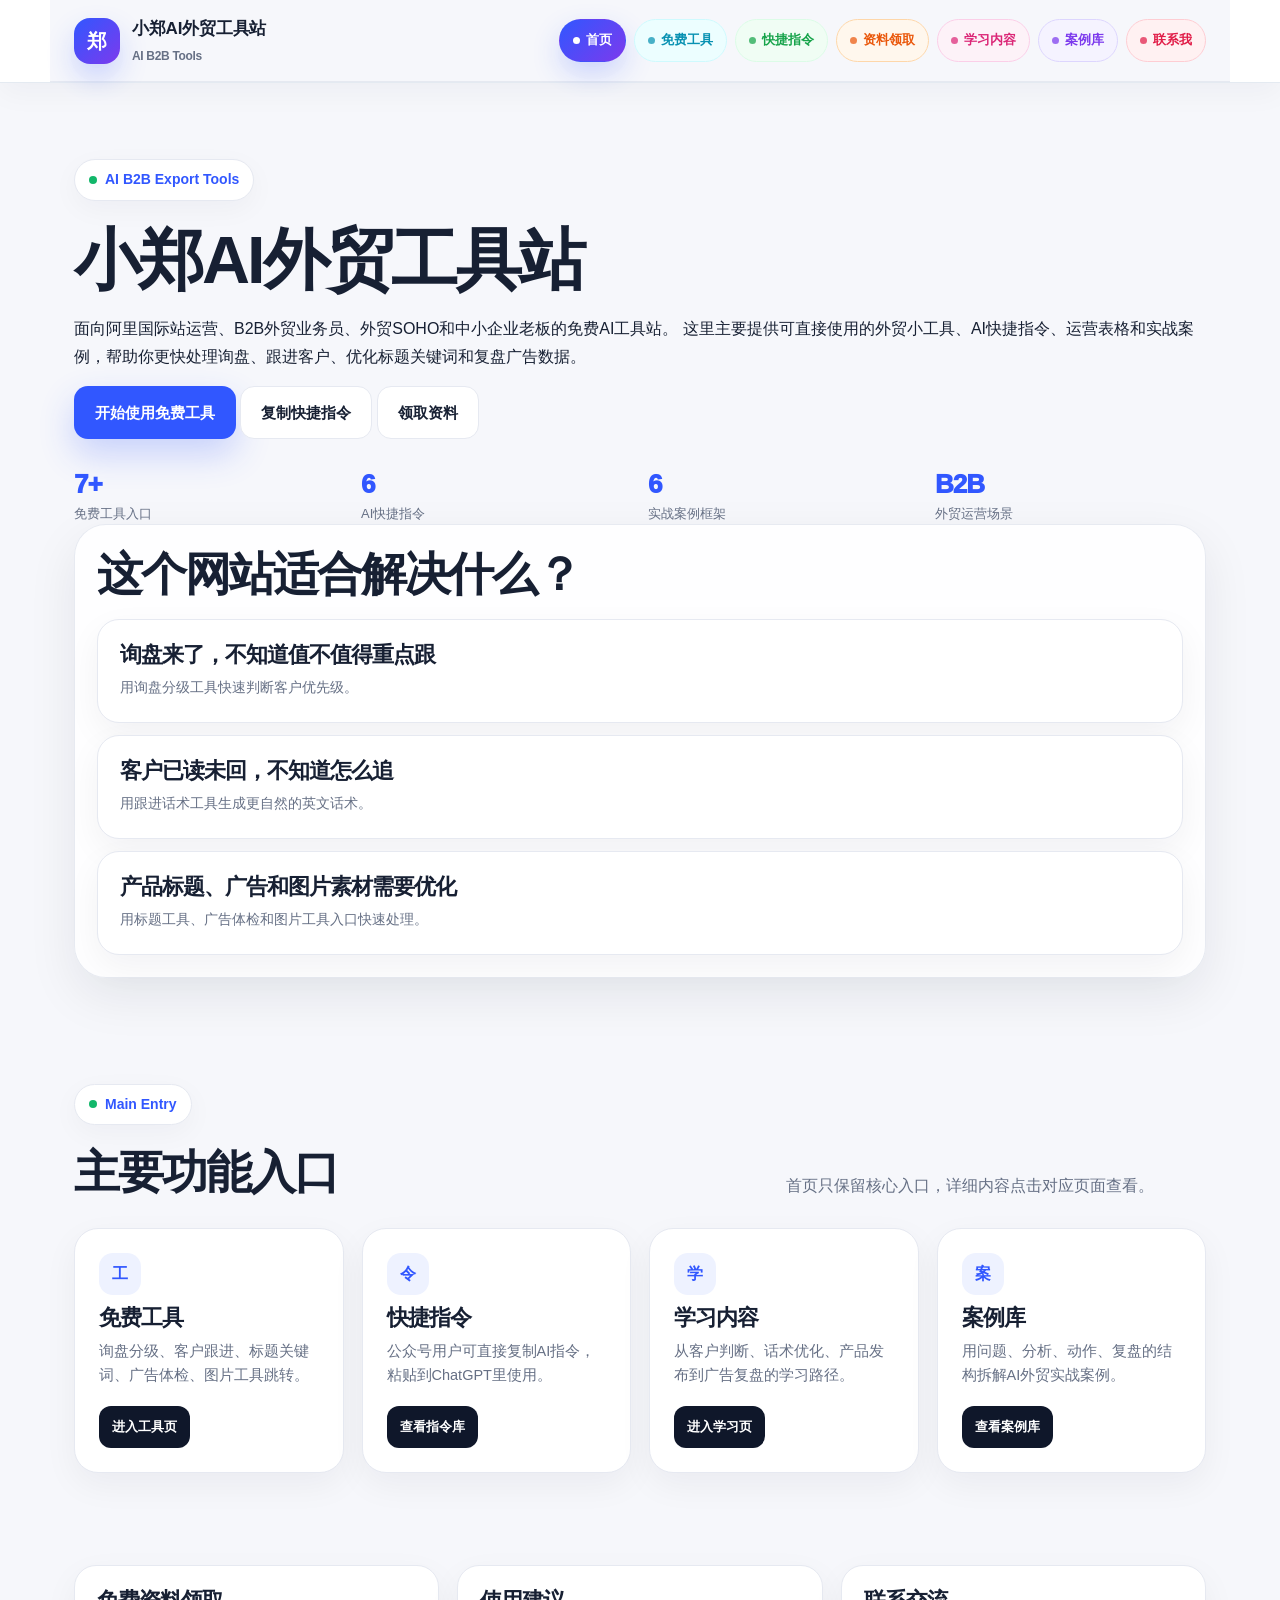
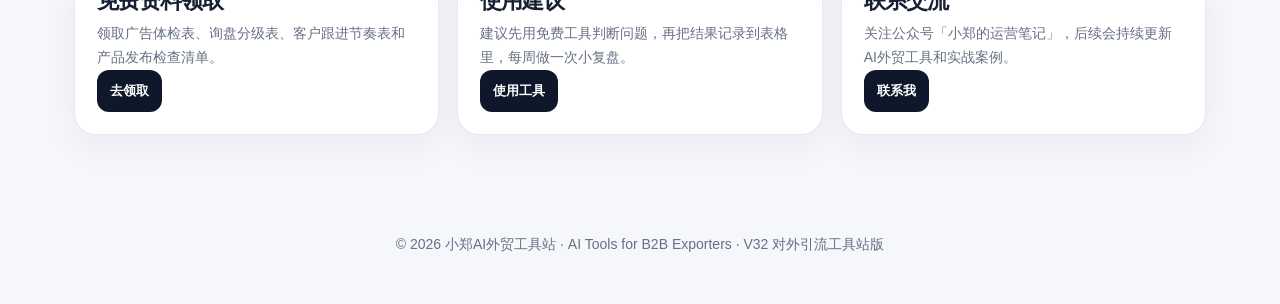
==== commit da4dd8e7: "Add files via upload" ====
--- a/index.html
+++ b/index.html
@@ -3,505 +3,1690 @@
 <head>
   <meta charset="UTF-8" />
   <meta name="viewport" content="width=device-width, initial-scale=1.0" />
-  <title>小郑AI外贸工具站｜AI外贸运营工具、资料包与诊断模板</title>
-  <meta name="description" content="小郑AI外贸工具站，专注阿里国际站、B2B外贸、AI提示词、店铺诊断、广告体检、询盘跟进和运营表格工具。" />
+  <title>小郑AI外贸工具站 - 首页</title>
   <style>
-    :root{
-      --primary:#2563eb;
-      --primary-dark:#1d4ed8;
-      --secondary:#06b6d4;
-      --accent:#f97316;
-      --bg:#f7f9fc;
-      --card:#ffffff;
-      --text:#0f172a;
-      --muted:#64748b;
-      --line:#e2e8f0;
-      --soft-blue:#eff6ff;
-      --soft-orange:#fff7ed;
-      --soft-green:#ecfdf5;
-      --shadow:0 18px 50px rgba(15,23,42,.08);
-      --radius:22px;
-    }
-    *{box-sizing:border-box;margin:0;padding:0}
-    html{scroll-behavior:smooth}
-    body{
-      font-family:-apple-system,BlinkMacSystemFont,"Segoe UI","PingFang SC","Microsoft YaHei",Arial,sans-serif;
-      color:var(--text);
-      background:linear-gradient(180deg,#f8fbff 0%,#ffffff 42%,#f8fafc 100%);
-      line-height:1.7;
-    }
-    a{text-decoration:none;color:inherit}
-    img{max-width:100%;display:block}
-    .container{width:min(1180px,92%);margin:0 auto}
-
-    /* 顶部多页面导航栏 */
-    .topbar{
-      position:sticky;
-      top:0;
-      z-index:100;
-      background:rgba(255,255,255,.94);
-      backdrop-filter:blur(14px);
-      border-bottom:1px solid rgba(226,232,240,.9);
-      box-shadow:0 8px 28px rgba(15,23,42,.04);
-    }
-    .nav{
-      min-height:78px;
-      display:flex;
-      align-items:center;
-      justify-content:space-between;
-      gap:18px;
-      padding:10px 0;
-    }
-    .brand{
-      display:flex;
-      align-items:center;
-      gap:12px;
-      font-weight:900;
-      font-size:20px;
-      letter-spacing:-.02em;
-      white-space:nowrap;
-    }
-    .logo{
-      width:42px;
-      height:42px;
-      border-radius:14px;
-      background:linear-gradient(135deg,var(--primary),var(--secondary));
-      display:grid;
-      place-items:center;
-      color:#fff;
-      font-weight:900;
-      box-shadow:0 12px 28px rgba(37,99,235,.22);
-    }
-    .nav-links{
-      display:flex;
-      align-items:center;
-      justify-content:flex-end;
-      gap:8px;
-      flex-wrap:wrap;
-      font-size:14px;
-      color:#334155;
-      font-weight:800;
-    }
-    .nav-links a{
-      padding:9px 11px;
-      border-radius:999px;
-      transition:.18s ease;
-      white-space:nowrap;
-    }
-    .nav-links a:hover{
-      color:var(--primary);
-      background:#eff6ff;
-    }
-    .nav-links a.active{
-      color:#fff;
-      background:linear-gradient(135deg,var(--primary),var(--secondary));
-      box-shadow:0 10px 22px rgba(37,99,235,.18);
-    }
-    .nav-cta{
-      background:#0f172a!important;
-      color:#fff!important;
-      box-shadow:0 12px 26px rgba(15,23,42,.16);
-    }
-
-    .hero{padding:72px 0 54px;position:relative;overflow:hidden}
-    .hero:before{
-      content:"";
-      position:absolute;
-      right:-120px;
-      top:-140px;
-      width:520px;
-      height:520px;
-      border-radius:999px;
-      background:radial-gradient(circle,rgba(37,99,235,.18),rgba(6,182,212,.08),transparent 70%);
-      pointer-events:none;
-    }
-    .hero-grid{
-      display:grid;
-      grid-template-columns:1.15fr .85fr;
-      gap:42px;
-      align-items:center;
-      position:relative;
-      z-index:1;
-    }
-    .badge{
-      display:inline-flex;
-      align-items:center;
-      gap:8px;
-      padding:8px 14px;
-      border-radius:999px;
-      background:#fff;
-      border:1px solid var(--line);
-      color:var(--primary);
-      font-weight:900;
-      font-size:14px;
-      box-shadow:0 8px 22px rgba(15,23,42,.05);
-      margin-bottom:18px;
-    }
-    h1{font-size:clamp(36px,5vw,64px);line-height:1.08;letter-spacing:-.05em;margin-bottom:20px}
-    .gradient-text{background:linear-gradient(135deg,var(--primary),var(--secondary));-webkit-background-clip:text;background-clip:text;color:transparent}
-    .hero p{font-size:18px;color:#475569;max-width:720px;margin-bottom:26px}
-    .hero-actions{display:flex;flex-wrap:wrap;gap:14px;margin:28px 0 26px}
-    .btn{
-      display:inline-flex;
-      align-items:center;
-      justify-content:center;
-      gap:8px;
-      padding:13px 20px;
-      border-radius:14px;
-      font-weight:900;
-      border:1px solid transparent;
-      transition:.2s ease;
-      cursor:pointer;
-      font-size:15px;
-    }
-    .btn-primary{background:linear-gradient(135deg,var(--primary),var(--secondary));color:#fff;box-shadow:0 16px 34px rgba(37,99,235,.22)}
-    .btn-primary:hover{transform:translateY(-2px);box-shadow:0 20px 42px rgba(37,99,235,.28)}
-    .btn-secondary{background:#fff;color:var(--text);border-color:var(--line);box-shadow:0 12px 26px rgba(15,23,42,.06)}
-    .btn-secondary:hover{border-color:#bfdbfe;color:var(--primary);transform:translateY(-2px)}
-    .hero-notes{display:flex;flex-wrap:wrap;gap:10px;color:#64748b;font-size:14px}
-    .hero-notes span{padding:6px 10px;background:#fff;border:1px solid var(--line);border-radius:999px}
-    .hero-card{
-      background:rgba(255,255,255,.9);
-      border:1px solid var(--line);
-      border-radius:30px;
-      padding:24px;
-      box-shadow:var(--shadow);
-      position:relative;
-      overflow:hidden;
-    }
-    .hero-card:before{content:"";position:absolute;inset:0 0 auto 0;height:7px;background:linear-gradient(90deg,var(--primary),var(--secondary),var(--accent))}
-    .mini-dashboard{display:grid;gap:14px;margin-top:6px}
-    .dash-row{display:grid;grid-template-columns:1fr auto;gap:12px;align-items:center;padding:16px;border-radius:18px;background:#f8fafc;border:1px solid #eef2f7}
-    .dash-row strong{font-size:15px}.dash-row span{color:var(--muted);font-size:13px}
-    .tag{padding:5px 10px;border-radius:999px;font-size:12px;font-weight:900;white-space:nowrap}
-    .tag-blue{background:#dbeafe;color:#1d4ed8}.tag-green{background:#dcfce7;color:#15803d}.tag-orange{background:#ffedd5;color:#c2410c}.tag-red{background:#fee2e2;color:#b91c1c}
-
-    .section{padding:70px 0}
-    .section-alt{background:linear-gradient(180deg,#f8fafc 0%,#ffffff 100%);border-top:1px solid #eef2f7;border-bottom:1px solid #eef2f7}
-    .section-head{display:flex;justify-content:space-between;gap:24px;align-items:end;margin-bottom:30px}
-    .section-kicker{color:var(--primary);font-weight:900;font-size:14px;margin-bottom:8px;text-transform:uppercase;letter-spacing:.08em}
-    h2{font-size:clamp(28px,3vw,42px);line-height:1.16;letter-spacing:-.035em;margin-bottom:10px}
-    .section-desc{color:#64748b;max-width:760px;font-size:16px}
-    .grid{display:grid;gap:20px}
-    .grid-3{grid-template-columns:repeat(3,1fr)}
-    .grid-4{grid-template-columns:repeat(4,1fr)}
-    .grid-2{grid-template-columns:repeat(2,1fr)}
-    .card{background:var(--card);border:1px solid var(--line);border-radius:var(--radius);padding:24px;box-shadow:0 12px 32px rgba(15,23,42,.05);transition:.2s ease;position:relative;overflow:hidden}
-    .card:hover{transform:translateY(-4px);box-shadow:0 22px 52px rgba(15,23,42,.09);border-color:#bfdbfe}
-    .icon{width:46px;height:46px;border-radius:16px;display:grid;place-items:center;font-size:23px;margin-bottom:14px;background:var(--soft-blue)}
-    .card h3{font-size:20px;margin-bottom:8px;letter-spacing:-.02em}
-    .card p{color:#64748b;font-size:15px;margin-bottom:14px}
-    .card ul{padding-left:18px;color:#475569;font-size:14px;margin:10px 0 0}
-    .card li{margin:5px 0}
-    .card-link{display:inline-flex;margin-top:8px;color:var(--primary);font-weight:900;font-size:14px}
-    .tool-card:after{content:"免费";position:absolute;right:18px;top:18px;padding:4px 9px;border-radius:999px;background:#ecfdf5;color:#047857;font-size:12px;font-weight:900}
-    .data-card:after{content:"数据分析";position:absolute;right:18px;top:18px;padding:4px 9px;border-radius:999px;background:#eff6ff;color:#1d4ed8;font-size:12px;font-weight:900}
-    .price-card{padding:28px}.price{font-size:32px;font-weight:1000;margin:10px 0;color:var(--primary)}.price small{font-size:14px;color:var(--muted);font-weight:700}
-    .highlight{border:2px solid rgba(37,99,235,.38);box-shadow:0 22px 60px rgba(37,99,235,.13)}
-    .highlight:before{content:"推荐";position:absolute;right:-34px;top:20px;background:var(--accent);color:#fff;font-weight:900;font-size:13px;padding:7px 38px;transform:rotate(35deg)}
-    .steps{counter-reset:step}.step{display:grid;grid-template-columns:48px 1fr;gap:16px;padding:22px;background:#fff;border:1px solid var(--line);border-radius:20px;box-shadow:0 10px 28px rgba(15,23,42,.04)}
-    .step:before{counter-increment:step;content:counter(step);width:48px;height:48px;border-radius:16px;background:linear-gradient(135deg,var(--primary),var(--secondary));color:#fff;font-weight:1000;display:grid;place-items:center;font-size:20px}.step h3{font-size:18px;margin-bottom:4px}.step p{color:var(--muted);font-size:15px}
-    .case-box{background:#0f172a;color:#fff;border-radius:28px;padding:32px;overflow:hidden;position:relative}.case-box:before{content:"";position:absolute;right:-80px;top:-80px;width:260px;height:260px;border-radius:999px;background:rgba(37,99,235,.32)}.case-box h2,.case-box p,.case-box div{position:relative;z-index:1}.case-box p{color:#cbd5e1}.case-metrics{display:grid;grid-template-columns:repeat(4,1fr);gap:14px;margin-top:24px}.metric{background:rgba(255,255,255,.08);border:1px solid rgba(255,255,255,.12);border-radius:18px;padding:18px}.metric strong{display:block;font-size:24px;margin-bottom:4px}.metric span{color:#cbd5e1;font-size:13px}
-    .faq{display:grid;gap:14px}.faq-item{background:#fff;border:1px solid var(--line);border-radius:18px;padding:20px}.faq-item h3{font-size:17px;margin-bottom:6px}.faq-item p{color:var(--muted);font-size:15px}
-    .contact-panel{background:linear-gradient(135deg,#eff6ff,#ecfeff);border:1px solid #bfdbfe;border-radius:30px;padding:34px;display:grid;grid-template-columns:1.2fr .8fr;gap:28px;align-items:center}.contact-panel p{color:#475569}.contact-box{background:#fff;border:1px solid var(--line);border-radius:22px;padding:22px}.contact-box strong{display:block;margin-bottom:8px}.contact-box p{font-size:14px;margin-bottom:8px}
-    footer{padding:34px 0;color:#64748b;border-top:1px solid var(--line);background:#fff;font-size:14px}.footer-flex{display:flex;justify-content:space-between;gap:18px;flex-wrap:wrap}.footer-links{display:flex;gap:16px;flex-wrap:wrap}.footer-links a:hover{color:var(--primary)}
-
-    @media (max-width:1050px){
-      .nav{align-items:flex-start;flex-direction:column}
-      .nav-links{justify-content:flex-start;width:100%}
-    }
-    @media (max-width:900px){
-      .hero-grid,.grid-3,.grid-4,.grid-2,.contact-panel{grid-template-columns:1fr}
-      .section-head{display:block}
-      .case-metrics{grid-template-columns:repeat(2,1fr)}
-      .hero{padding-top:46px}
-      .section{padding:52px 0}
-    }
-    @media (max-width:520px){
-      .hero-actions .btn{width:100%}
-      .case-metrics{grid-template-columns:1fr}
-      .card,.price-card{padding:20px}
-      .brand{font-size:18px}
-      .nav-links{gap:6px;font-size:13px}
-      .nav-links a{padding:7px 9px}
-    }
+
+    :root {
+      --bg: #f6f7fb;
+      --card: #ffffff;
+      --text: #172033;
+      --muted: #667085;
+      --primary: #3157ff;
+      --primary-dark: #1838c9;
+      --dark: #0f172a;
+      --line: #e6e9f1;
+      --soft: #eef2ff;
+      --success: #12b76a;
+      --warning: #ffb020;
+      --shadow: 0 18px 50px rgba(16, 24, 40, 0.08);
+    }
+
+    * {
+      box-sizing: border-box;
+    }
+
+    html {
+      scroll-behavior: smooth;
+    }
+
+    body {
+      margin: 0;
+      background: var(--bg);
+      color: var(--text);
+      font-family: -apple-system, BlinkMacSystemFont, "Segoe UI", "PingFang SC", "Microsoft YaHei", Arial, sans-serif;
+      line-height: 1.7;
+      overflow-x: hidden;
+    }
+
+    a {
+      color: inherit;
+      text-decoration: none;
+    }
+
+    .site {
+      width: 100%;
+      max-width: 1180px;
+      margin-left: auto;
+      margin-right: auto;
+      padding-left: 24px;
+      padding-right: 24px;
+    }
+
+    .nav {
+      position: sticky;
+      top: 0;
+      z-index: 20;
+      background: rgba(246, 247, 251, 0.95);
+      backdrop-filter: blur(18px);
+      border-bottom: 1px solid var(--line);
+    }
+
+    .nav-row {
+      height: 72px;
+      display: flex;
+      align-items: center;
+      justify-content: space-between;
+      gap: 24px;
+    }
+
+    .brand {
+      display: flex;
+      align-items: center;
+      gap: 12px;
+      font-weight: 900;
+      letter-spacing: -0.02em;
+      white-space: nowrap;
+    }
+
+    .brand-logo {
+      width: 40px;
+      height: 40px;
+      border-radius: 14px;
+      background: linear-gradient(135deg, #3157ff, #7c3aed);
+      color: #fff;
+      display: grid;
+      place-items: center;
+      box-shadow: 0 10px 25px rgba(49, 87, 255, 0.25);
+    }
+
+    .nav-links {
+      display: flex;
+      align-items: center;
+      gap: 22px;
+      color: var(--muted);
+      font-size: 14px;
+      font-weight: 700;
+    }
+
+    .nav-links a:hover {
+      color: var(--primary);
+    }
+
+    .nav-cta {
+      padding: 10px 16px;
+      background: var(--dark);
+      color: #fff !important;
+      border-radius: 999px;
+    }
+
+    .hero {
+      padding: 76px 0 56px;
+    }
+
+    .hero-grid {
+      display: grid;
+      grid-template-columns: minmax(0, 1fr) minmax(360px, 0.95fr);
+      gap: 56px;
+      align-items: center;
+    }
+
+    .eyebrow {
+      display: inline-flex;
+      align-items: center;
+      gap: 8px;
+      padding: 8px 14px;
+      border: 1px solid var(--line);
+      border-radius: 999px;
+      background: #fff;
+      color: var(--primary);
+      font-size: 14px;
+      font-weight: 800;
+      margin-bottom: 20px;
+      box-shadow: 0 8px 28px rgba(16, 24, 40, 0.04);
+    }
+
+    .dot {
+      width: 8px;
+      height: 8px;
+      background: var(--success);
+      border-radius: 50%;
+      flex: 0 0 auto;
+    }
+
+    h1,
+    h2,
+    h3 {
+      margin: 0;
+      line-height: 1.18;
+      letter-spacing: -0.045em;
+    }
+
+    h1 {
+      font-size: clamp(42px, 5.2vw, 70px);
+      max-width: 700px;
+    }
+
+    h2 {
+      font-size: clamp(30px, 4vw, 46px);
+    }
+
+    h3 {
+      font-size: 22px;
+    }
+
+    .gradient-text {
+      background: linear-gradient(135deg, #3157ff, #7c3aed);
+      -webkit-background-clip: text;
+      background-clip: text;
+      color: transparent;
+    }
+
+    .hero-subtitle {
+      margin: 24px 0 30px;
+      max-width: 650px;
+      color: var(--muted);
+      font-size: 18px;
+    }
+
+    .actions {
+      display: flex;
+      flex-wrap: wrap;
+      gap: 14px;
+      margin-bottom: 26px;
+    }
+
+    .btn {
+      display: inline-flex;
+      align-items: center;
+      justify-content: center;
+      min-height: 48px;
+      padding: 13px 20px;
+      border-radius: 14px;
+      border: 1px solid transparent;
+      font-weight: 900;
+      font-size: 15px;
+      transition: 0.2s ease;
+    }
+
+    .btn-primary {
+      background: var(--primary);
+      color: #fff;
+      box-shadow: 0 15px 35px rgba(49, 87, 255, 0.24);
+    }
+
+    .btn-primary:hover {
+      background: var(--primary-dark);
+      transform: translateY(-2px);
+    }
+
+    .btn-light {
+      background: #fff;
+      border-color: var(--line);
+      color: var(--text);
+    }
+
+    .btn-light:hover {
+      border-color: var(--primary);
+      color: var(--primary);
+      transform: translateY(-2px);
+    }
+
+    .tags {
+      display: flex;
+      flex-wrap: wrap;
+      gap: 10px;
+      font-size: 13px;
+      color: var(--muted);
+    }
+
+    .tag {
+      padding: 7px 11px;
+      background: #fff;
+      border: 1px solid var(--line);
+      border-radius: 999px;
+    }
+
+    .hero-panel {
+      width: 100%;
+      background: rgba(255,255,255,0.86);
+      border: 1px solid rgba(230,233,241,0.95);
+      border-radius: 32px;
+      padding: 22px;
+      box-shadow: var(--shadow);
+    }
+
+    .mock {
+      background: var(--dark);
+      border-radius: 24px;
+      overflow: hidden;
+      color: #fff;
+    }
+
+    .mock-top {
+      height: 44px;
+      display: flex;
+      align-items: center;
+      gap: 7px;
+      padding: 0 16px;
+      border-bottom: 1px solid rgba(255,255,255,0.1);
+    }
+
+    .circle {
+      width: 10px;
+      height: 10px;
+      border-radius: 50%;
+      background: rgba(255,255,255,0.35);
+    }
+
+    .mock-body {
+      padding: 22px;
+    }
+
+    .result-card {
+      padding: 16px;
+      margin-bottom: 14px;
+      background: rgba(255,255,255,0.08);
+      border: 1px solid rgba(255,255,255,0.12);
+      border-radius: 18px;
+    }
+
+    .result-card strong {
+      display: block;
+      margin-bottom: 7px;
+    }
+
+    .bar {
+      height: 9px;
+      margin-top: 10px;
+      background: rgba(255,255,255,0.13);
+      border-radius: 999px;
+      overflow: hidden;
+    }
+
+    .bar span {
+      display: block;
+      height: 100%;
+      background: linear-gradient(90deg, var(--warning), var(--success));
+      border-radius: 999px;
+    }
+
+    .stats {
+      display: grid;
+      grid-template-columns: repeat(4, minmax(0, 1fr));
+      gap: 16px;
+      margin-top: 32px;
+    }
+
+    .stat {
+      background: #fff;
+      border: 1px solid var(--line);
+      border-radius: 18px;
+      padding: 18px 16px;
+      box-shadow: 0 10px 30px rgba(16, 24, 40, 0.04);
+    }
+
+    .stat-number {
+      color: var(--primary);
+      font-size: 26px;
+      line-height: 1;
+      font-weight: 950;
+      letter-spacing: -0.04em;
+    }
+
+    .stat-label {
+      margin-top: 8px;
+      color: var(--muted);
+      font-size: 13px;
+      line-height: 1.45;
+    }
+
+    section {
+      padding: 62px 0;
+    }
+
+    .section-head {
+      display: grid;
+      grid-template-columns: minmax(0, 1fr) minmax(280px, 420px);
+      align-items: end;
+      gap: 28px;
+      margin-bottom: 28px;
+    }
+
+    .section-head p {
+      color: var(--muted);
+      margin: 0;
+    }
+
+    .grid-4 {
+      display: grid;
+      grid-template-columns: repeat(4, minmax(0, 1fr));
+      gap: 18px;
+    }
+
+    .card {
+      background: var(--card);
+      border: 1px solid var(--line);
+      border-radius: 22px;
+      padding: 22px;
+      box-shadow: 0 12px 34px rgba(16, 24, 40, 0.05);
+      transition: 0.22s ease;
+      display: flex;
+      flex-direction: column;
+      min-height: 360px;
+    }
+
+    .card:hover {
+      transform: translateY(-5px);
+      box-shadow: var(--shadow);
+      border-color: rgba(49, 87, 255, 0.25);
+    }
+
+    .icon {
+      width: 48px;
+      height: 48px;
+      border-radius: 16px;
+      background: var(--soft);
+      color: var(--primary);
+      display: grid;
+      place-items: center;
+      font-size: 22px;
+      margin-bottom: 16px;
+    }
+
+    .card p {
+      color: var(--muted);
+      margin: 10px 0 16px;
+      font-size: 14.5px;
+    }
+
+    .list {
+      padding: 0;
+      margin: 0 0 20px;
+      list-style: none;
+      color: var(--muted);
+      font-size: 14px;
+    }
+
+    .list li {
+      display: flex;
+      gap: 8px;
+      margin-bottom: 8px;
+    }
+
+    .list li::before {
+      content: "✓";
+      color: var(--success);
+      font-weight: 900;
+    }
+
+    .card-action {
+      margin-top: auto;
+    }
+
+    .mini-btn {
+      display: inline-flex;
+      align-items: center;
+      padding: 10px 13px;
+      border-radius: 12px;
+      background: var(--dark);
+      color: #fff;
+      font-weight: 900;
+      font-size: 13px;
+    }
+
+    .mini-btn:hover {
+      background: var(--primary);
+    }
+
+    .demo {
+      margin-top: 22px;
+      background: #fff;
+      border: 1px solid var(--line);
+      border-radius: 28px;
+      padding: 24px;
+      box-shadow: 0 12px 36px rgba(16, 24, 40, 0.05);
+    }
+
+    .demo-grid {
+      display: grid;
+      grid-template-columns: minmax(0, 1fr) minmax(0, 1fr);
+      gap: 18px;
+      margin-top: 18px;
+    }
+
+    label {
+      display: block;
+      font-weight: 900;
+      font-size: 13px;
+      margin: 14px 0 7px;
+    }
+
+    label:first-child {
+      margin-top: 0;
+    }
+
+    input,
+    select {
+      width: 100%;
+      border: 1px solid var(--line);
+      border-radius: 14px;
+      padding: 12px 13px;
+      font: inherit;
+      background: #fbfcff;
+      color: var(--text);
+      outline: none;
+    }
+
+    input:focus,
+    select:focus {
+      border-color: var(--primary);
+      box-shadow: 0 0 0 4px rgba(49, 87, 255, 0.08);
+      background: #fff;
+    }
+
+    .output {
+      min-height: 220px;
+      white-space: pre-line;
+      background: var(--dark);
+      color: #fff;
+      border-radius: 22px;
+      padding: 20px;
+      font-size: 14px;
+    }
+
+    .notice {
+      margin-top: 14px;
+      padding: 13px 15px;
+      background: #fffbeb;
+      border: 1px solid #fef3c7;
+      border-radius: 16px;
+      color: #92400e;
+      font-size: 14px;
+    }
+
+    .split {
+      display: grid;
+      grid-template-columns: minmax(0, 0.9fr) minmax(0, 1.1fr);
+      gap: 24px;
+    }
+
+    .panel {
+      background: #fff;
+      border: 1px solid var(--line);
+      border-radius: 28px;
+      padding: 28px;
+      box-shadow: 0 12px 36px rgba(16, 24, 40, 0.05);
+    }
+
+    .panel p {
+      color: var(--muted);
+    }
+
+    .steps {
+      display: grid;
+      gap: 14px;
+    }
+
+    .step {
+      display: flex;
+      gap: 14px;
+      background: #fafbff;
+      border: 1px solid var(--line);
+      border-radius: 18px;
+      padding: 16px;
+    }
+
+    .step-num {
+      flex: 0 0 auto;
+      width: 34px;
+      height: 34px;
+      border-radius: 12px;
+      background: var(--primary);
+      color: #fff;
+      display: grid;
+      place-items: center;
+      font-weight: 950;
+    }
+
+    .step span {
+      color: var(--muted);
+      font-size: 14px;
+    }
+
+    .pricing {
+      display: grid;
+      grid-template-columns: repeat(3, minmax(0, 1fr));
+      gap: 18px;
+    }
+
+    .price-card {
+      background: #fff;
+      border: 1px solid var(--line);
+      border-radius: 28px;
+      padding: 28px;
+      box-shadow: 0 12px 36px rgba(16, 24, 40, 0.05);
+    }
+
+    .price-card.featured {
+      border-color: rgba(49,87,255,0.36);
+      box-shadow: var(--shadow);
+    }
+
+    .badge {
+      display: inline-flex;
+      padding: 6px 10px;
+      border-radius: 999px;
+      background: var(--soft);
+      color: var(--primary);
+      font-weight: 900;
+      font-size: 12px;
+      margin-bottom: 14px;
+    }
+
+    .price {
+      margin: 14px 0;
+      font-size: 36px;
+      font-weight: 950;
+      letter-spacing: -0.05em;
+    }
+
+    .price small {
+      font-size: 14px;
+      color: var(--muted);
+      font-weight: 700;
+      letter-spacing: 0;
+    }
+
+    .price-card ul {
+      padding: 0;
+      margin: 18px 0 24px;
+      list-style: none;
+      color: var(--muted);
+      font-size: 14px;
+    }
+
+    .price-card li {
+      display: flex;
+      gap: 8px;
+      margin-bottom: 10px;
+    }
+
+    .price-card li::before {
+      content: "•";
+      color: var(--primary);
+      font-weight: 900;
+    }
+
+    .contact-box {
+      background: linear-gradient(135deg, #111827, #182152);
+      color: #fff;
+      border-radius: 34px;
+      padding: 44px;
+      display: grid;
+      grid-template-columns: minmax(0, 1.1fr) minmax(280px, 0.9fr);
+      gap: 30px;
+      align-items: center;
+      box-shadow: 0 24px 60px rgba(17, 24, 39, 0.2);
+    }
+
+    .contact-box p {
+      color: rgba(255,255,255,0.75);
+    }
+
+    .contact-card {
+      background: rgba(255,255,255,0.08);
+      border: 1px solid rgba(255,255,255,0.14);
+      border-radius: 24px;
+      padding: 22px;
+    }
+
+    .contact-row {
+      padding: 13px 0;
+      border-bottom: 1px solid rgba(255,255,255,0.1);
+    }
+
+    .contact-row:last-child {
+      border-bottom: 0;
+    }
+
+    .contact-row strong {
+      display: block;
+      margin-bottom: 3px;
+    }
+
+    .contact-row span {
+      color: rgba(255,255,255,0.72);
+      font-size: 14px;
+    }
+
+    footer {
+      padding: 34px 0;
+      color: var(--muted);
+      font-size: 14px;
+      text-align: center;
+    }
+
+
+    .scenario-grid {
+      display: grid;
+      grid-template-columns: repeat(3, minmax(0, 1fr));
+      gap: 18px;
+    }
+
+    .scenario-card,
+    .article-card,
+    .case-card,
+    .faq-card {
+      background: #fff;
+      border: 1px solid var(--line);
+      border-radius: 24px;
+      padding: 24px;
+      box-shadow: 0 12px 34px rgba(16, 24, 40, 0.05);
+    }
+
+    .scenario-card h3,
+    .article-card h3,
+    .case-card h3,
+    .faq-card h3 {
+      margin-bottom: 10px;
+    }
+
+    .scenario-card p,
+    .article-card p,
+    .case-card p,
+    .faq-card p {
+      color: var(--muted);
+      margin: 0;
+      font-size: 14.5px;
+    }
+
+    .article-grid {
+      display: grid;
+      grid-template-columns: repeat(3, minmax(0, 1fr));
+      gap: 18px;
+    }
+
+    .article-meta {
+      display: inline-flex;
+      margin-bottom: 12px;
+      padding: 6px 10px;
+      border-radius: 999px;
+      background: var(--soft);
+      color: var(--primary);
+      font-size: 12px;
+      font-weight: 900;
+    }
+
+    .case-grid {
+      display: grid;
+      grid-template-columns: repeat(3, minmax(0, 1fr));
+      gap: 18px;
+    }
+
+    .case-kpi {
+      display: grid;
+      grid-template-columns: repeat(2, minmax(0, 1fr));
+      gap: 10px;
+      margin-top: 18px;
+    }
+
+    .case-kpi div {
+      background: #f8f9ff;
+      border: 1px solid var(--line);
+      border-radius: 16px;
+      padding: 12px;
+    }
+
+    .case-kpi strong {
+      display: block;
+      color: var(--primary);
+      font-size: 20px;
+      line-height: 1.1;
+    }
+
+    .case-kpi span {
+      color: var(--muted);
+      font-size: 12px;
+    }
+
+    .roadmap {
+      display: grid;
+      grid-template-columns: repeat(4, minmax(0, 1fr));
+      gap: 14px;
+    }
+
+    .roadmap-item {
+      background: #fff;
+      border: 1px solid var(--line);
+      border-radius: 22px;
+      padding: 20px;
+      box-shadow: 0 12px 34px rgba(16, 24, 40, 0.04);
+    }
+
+    .roadmap-item strong {
+      display: block;
+      margin-bottom: 8px;
+      font-size: 17px;
+    }
+
+    .roadmap-item span {
+      color: var(--muted);
+      font-size: 14px;
+    }
+
+    .faq-grid {
+      display: grid;
+      grid-template-columns: repeat(2, minmax(0, 1fr));
+      gap: 18px;
+    }
+
+    .cta-strip {
+      background: #fff;
+      border: 1px solid var(--line);
+      border-radius: 30px;
+      padding: 34px;
+      display: grid;
+      grid-template-columns: minmax(0, 1fr) auto;
+      gap: 24px;
+      align-items: center;
+      box-shadow: var(--shadow);
+    }
+
+    .cta-strip p {
+      color: var(--muted);
+      margin: 12px 0 0;
+    }
+
+    .check-list {
+      padding: 0;
+      margin: 16px 0 0;
+      list-style: none;
+      color: var(--muted);
+      font-size: 14px;
+    }
+
+    .check-list li {
+      display: flex;
+      gap: 8px;
+      margin-bottom: 8px;
+    }
+
+    .check-list li::before {
+      content: "✓";
+      color: var(--success);
+      font-weight: 900;
+    }
+
+
+    .locked-box {
+      margin-top: 18px;
+      background: linear-gradient(135deg, #101828, #1d2b6c);
+      color: #fff;
+      border-radius: 24px;
+      padding: 24px;
+      display: grid;
+      grid-template-columns: minmax(0, 1fr) auto;
+      gap: 20px;
+      align-items: center;
+      box-shadow: 0 18px 45px rgba(16, 24, 40, 0.14);
+    }
+
+    .locked-box h3 {
+      margin-bottom: 8px;
+    }
+
+    .locked-box p {
+      color: rgba(255,255,255,0.76);
+      margin: 0;
+      font-size: 14.5px;
+    }
+
+    .locked-tags {
+      display: flex;
+      flex-wrap: wrap;
+      gap: 8px;
+      margin-top: 14px;
+    }
+
+    .locked-tags span {
+      padding: 6px 10px;
+      border-radius: 999px;
+      background: rgba(255,255,255,0.1);
+      border: 1px solid rgba(255,255,255,0.14);
+      font-size: 12px;
+      color: rgba(255,255,255,0.82);
+    }
+
+
+    .image-preview {
+      margin-top: 12px;
+      width: 100%;
+      min-height: 160px;
+      border: 1px dashed var(--line);
+      border-radius: 18px;
+      background: #fbfcff;
+      display: grid;
+      place-items: center;
+      overflow: hidden;
+      color: var(--muted);
+      font-size: 14px;
+      text-align: center;
+      padding: 12px;
+    }
+
+    .image-preview img {
+      max-width: 100%;
+      max-height: 260px;
+      display: block;
+      border-radius: 14px;
+    }
+
+    .tool-disclaimer {
+      margin-top: 16px;
+      padding: 14px 16px;
+      background: #fff7ed;
+      border: 1px solid #fed7aa;
+      border-radius: 18px;
+      color: #9a3412;
+      font-size: 14px;
+    }
+
+
+    .resource-grid {
+      display: grid;
+      grid-template-columns: repeat(4, minmax(0, 1fr));
+      gap: 18px;
+    }
+
+    .resource-card {
+      background: #fff;
+      border: 1px solid var(--line);
+      border-radius: 24px;
+      padding: 24px;
+      box-shadow: 0 12px 34px rgba(16, 24, 40, 0.05);
+      display: flex;
+      flex-direction: column;
+      min-height: 285px;
+    }
+
+    .resource-card h3 {
+      margin-bottom: 10px;
+    }
+
+    .resource-card p {
+      color: var(--muted);
+      margin: 0 0 16px;
+      font-size: 14.5px;
+    }
+
+    .resource-card .card-action {
+      margin-top: auto;
+    }
+
+    .resource-label {
+      display: inline-flex;
+      width: fit-content;
+      margin-bottom: 12px;
+      padding: 6px 10px;
+      border-radius: 999px;
+      background: var(--soft);
+      color: var(--primary);
+      font-size: 12px;
+      font-weight: 900;
+    }
+
+    .contact-highlight {
+      display: grid;
+      grid-template-columns: repeat(3, minmax(0, 1fr));
+      gap: 14px;
+      margin-top: 20px;
+    }
+
+    .contact-highlight div {
+      background: rgba(255,255,255,0.08);
+      border: 1px solid rgba(255,255,255,0.14);
+      border-radius: 18px;
+      padding: 16px;
+    }
+
+    .contact-highlight strong {
+      display: block;
+      margin-bottom: 4px;
+    }
+
+    .contact-highlight span {
+      color: rgba(255,255,255,0.72);
+      font-size: 13px;
+    }
+
+
+    .learning-path-grid {
+      display: grid;
+      grid-template-columns: repeat(4, minmax(0, 1fr));
+      gap: 16px;
+      margin-bottom: 28px;
+    }
+
+    .learning-step {
+      background: #fff;
+      border: 1px solid var(--line);
+      border-radius: 22px;
+      padding: 22px;
+      box-shadow: 0 12px 34px rgba(16, 24, 40, 0.05);
+    }
+
+    .learning-step strong {
+      display: block;
+      font-size: 18px;
+      margin-bottom: 8px;
+    }
+
+    .learning-step span {
+      color: var(--muted);
+      font-size: 14px;
+    }
+
+    .article-card.featured-article {
+      border-color: rgba(49,87,255,0.3);
+      box-shadow: var(--shadow);
+    }
+
+    .article-actions {
+      margin-top: 18px;
+      display: flex;
+      flex-wrap: wrap;
+      gap: 10px;
+    }
+
+    .article-actions a {
+      display: inline-flex;
+      padding: 9px 12px;
+      border-radius: 12px;
+      background: var(--dark);
+      color: #fff;
+      font-weight: 900;
+      font-size: 13px;
+    }
+
+    .article-actions a.secondary {
+      background: #fff;
+      color: var(--primary);
+      border: 1px solid var(--line);
+    }
+
+    .case-card.detailed {
+      display: flex;
+      flex-direction: column;
+      min-height: 420px;
+    }
+
+    .case-flow {
+      display: grid;
+      gap: 10px;
+      margin-top: 16px;
+    }
+
+    .case-flow div {
+      background: #f8f9ff;
+      border: 1px solid var(--line);
+      border-radius: 16px;
+      padding: 12px;
+    }
+
+    .case-flow strong {
+      display: block;
+      margin-bottom: 4px;
+      color: var(--text);
+      font-size: 14px;
+    }
+
+    .case-flow span {
+      color: var(--muted);
+      font-size: 13px;
+    }
+
+    .case-tag-row {
+      display: flex;
+      flex-wrap: wrap;
+      gap: 8px;
+      margin-top: auto;
+      padding-top: 18px;
+    }
+
+    .case-tag-row span {
+      padding: 6px 10px;
+      border-radius: 999px;
+      background: var(--soft);
+      color: var(--primary);
+      font-size: 12px;
+      font-weight: 900;
+    }
+
+    .content-note {
+      background: #fff;
+      border: 1px solid var(--line);
+      border-radius: 26px;
+      padding: 26px;
+      margin-top: 22px;
+      box-shadow: 0 12px 34px rgba(16, 24, 40, 0.05);
+    }
+
+    .content-note p {
+      color: var(--muted);
+      margin: 10px 0 0;
+    }
+
+
+    .prompt-grid {
+      display: grid;
+      grid-template-columns: repeat(3, minmax(0, 1fr));
+      gap: 18px;
+    }
+
+    .prompt-card {
+      background: #fff;
+      border: 1px solid var(--line);
+      border-radius: 24px;
+      padding: 24px;
+      box-shadow: 0 12px 34px rgba(16, 24, 40, 0.05);
+      display: flex;
+      flex-direction: column;
+      min-height: 360px;
+    }
+
+    .prompt-card h3 {
+      margin-bottom: 10px;
+    }
+
+    .prompt-card p {
+      color: var(--muted);
+      margin: 0 0 14px;
+      font-size: 14.5px;
+    }
+
+    .prompt-box {
+      background: #0f172a;
+      color: #fff;
+      border-radius: 18px;
+      padding: 16px;
+      font-size: 13px;
+      line-height: 1.7;
+      white-space: pre-line;
+      margin-top: 10px;
+      flex: 1;
+    }
+
+    .copy-btn {
+      margin-top: 14px;
+      width: fit-content;
+      border: 0;
+      border-radius: 12px;
+      padding: 10px 13px;
+      background: var(--primary);
+      color: #fff;
+      font-weight: 900;
+      cursor: pointer;
+      font: inherit;
+      font-size: 13px;
+    }
+
+    .copy-btn:hover {
+      background: var(--primary-dark);
+    }
+
+    .prompt-category {
+      display: inline-flex;
+      width: fit-content;
+      margin-bottom: 12px;
+      padding: 6px 10px;
+      border-radius: 999px;
+      background: var(--soft);
+      color: var(--primary);
+      font-size: 12px;
+      font-weight: 900;
+    }
+
+    .prompt-note {
+      background: #fff;
+      border: 1px solid var(--line);
+      border-radius: 26px;
+      padding: 26px;
+      margin-top: 22px;
+      box-shadow: 0 12px 34px rgba(16, 24, 40, 0.05);
+    }
+
+    .prompt-note p {
+      color: var(--muted);
+      margin: 10px 0 0;
+    }
+
+
+    .page-hero {
+      padding: 58px 0 26px;
+      background: linear-gradient(135deg, #f7f9ff 0%, #eef3ff 55%, #ffffff 100%);
+    }
+
+    .page-hero .hero-panel {
+      min-height: auto;
+    }
+
+    .home-shortcuts {
+      display: grid;
+      grid-template-columns: repeat(4, minmax(0, 1fr));
+      gap: 18px;
+      margin-top: 28px;
+    }
+
+    .shortcut-card {
+      background: #fff;
+      border: 1px solid var(--line);
+      border-radius: 24px;
+      padding: 24px;
+      box-shadow: 0 12px 34px rgba(16, 24, 40, 0.05);
+    }
+
+    .shortcut-card h3 {
+      margin: 10px 0 8px;
+    }
+
+    .shortcut-card p {
+      color: var(--muted);
+      margin: 0 0 18px;
+      font-size: 14.5px;
+    }
+
+    .shortcut-icon {
+      width: 42px;
+      height: 42px;
+      border-radius: 14px;
+      display: grid;
+      place-items: center;
+      background: var(--soft);
+      color: var(--primary);
+      font-weight: 900;
+    }
+
+    .home-section {
+      padding: 50px 0;
+    }
+
+    .home-mini-grid {
+      display: grid;
+      grid-template-columns: repeat(3, minmax(0, 1fr));
+      gap: 18px;
+      margin-top: 22px;
+    }
+
+    .home-mini-card {
+      background: #fff;
+      border: 1px solid var(--line);
+      border-radius: 22px;
+      padding: 22px;
+      box-shadow: 0 12px 34px rgba(16, 24, 40, 0.05);
+    }
+
+    .home-mini-card p {
+      color: var(--muted);
+      margin: 8px 0 0;
+      font-size: 14px;
+    }
+
+    @media (max-width: 1050px) {
+      .home-shortcuts,
+      .home-mini-grid {
+        grid-template-columns: repeat(2, minmax(0, 1fr));
+      }
+    }
+
+    @media (max-width: 720px) {
+      .home-shortcuts,
+      .home-mini-grid {
+        grid-template-columns: 1fr;
+      }
+    }
+
+    @media (max-width: 1050px) {
+      .hero-grid,
+      .split,
+      .contact-box,
+      .locked-box {
+        grid-template-columns: 1fr;
+      }
+
+      .hero-panel {
+        max-width: 760px;
+      }
+
+      .grid-4,
+      .scenario-grid,
+      .article-grid,
+      .case-grid,
+      .resource-grid,
+      .contact-highlight,
+      .learning-path-grid,
+      .prompt-grid,
+      .roadmap {
+        grid-template-columns: repeat(2, minmax(0, 1fr));
+      }
+    }
+
+    @media (max-width: 900px) {
+      .section-head,
+      .cta-strip {
+        grid-template-columns: 1fr;
+      }
+
+      .pricing,
+      .faq-grid {
+        grid-template-columns: 1fr;
+      }
+    }
+
+    @media (max-width: 720px) {
+      .site {
+        padding-left: 16px;
+        padding-right: 16px;
+      }
+
+      .nav-row {
+        height: auto;
+        padding: 14px 0;
+      }
+
+      .nav-links {
+        display: none;
+      }
+
+      .hero {
+        padding-top: 48px;
+      }
+
+      .stats,
+      .grid-4,
+      .scenario-grid,
+      .article-grid,
+      .case-grid,
+      .resource-grid,
+      .contact-highlight,
+      .learning-path-grid,
+      .prompt-grid,
+      .roadmap,
+      .demo-grid {
+        grid-template-columns: 1fr;
+      }
+
+      .contact-box {
+        padding: 28px;
+      }
+    }
+  
+  
+    header {
+      background: rgba(255,255,255,0.92);
+      backdrop-filter: blur(16px);
+      border-bottom: 1px solid rgba(226, 232, 240, 0.9);
+      position: sticky;
+      top: 0;
+      z-index: 50;
+      box-shadow: 0 10px 30px rgba(15, 23, 42, 0.04);
+    }
+
+    .nav {
+      min-height: 82px;
+      display: flex;
+      align-items: center;
+      justify-content: space-between;
+      gap: 24px;
+    }
+
+    .brand {
+      display: flex;
+      align-items: center;
+      gap: 12px;
+      flex: 0 0 auto;
+    }
+
+    .brand-logo {
+      width: 46px;
+      height: 46px;
+      border-radius: 16px;
+      background: linear-gradient(135deg, #3157ff, #7c3aed);
+      color: #fff;
+      display: grid;
+      place-items: center;
+      font-weight: 900;
+      font-size: 20px;
+      box-shadow: 0 14px 28px rgba(49, 87, 255, 0.22);
+    }
+
+    .brand strong {
+      display: block;
+      font-size: 17px;
+      letter-spacing: -0.2px;
+    }
+
+    .brand span {
+      display: block;
+      font-size: 12px;
+      color: var(--muted);
+      margin-top: 2px;
+    }
+
+    nav {
+      display: flex;
+      align-items: center;
+      justify-content: flex-end;
+      gap: 8px;
+      flex-wrap: wrap;
+    }
+
+    nav a {
+      position: relative;
+      display: inline-flex;
+      align-items: center;
+      gap: 6px;
+      padding: 9px 13px;
+      border-radius: 999px;
+      font-size: 13px;
+      font-weight: 900;
+      color: #334155;
+      border: 1px solid transparent;
+      transition: 0.18s ease;
+      white-space: nowrap;
+    }
+
+    nav a::before {
+      content: "";
+      width: 7px;
+      height: 7px;
+      border-radius: 999px;
+      background: currentColor;
+      opacity: 0.72;
+    }
+
+    nav a:nth-child(1) {
+      background: #eef2ff;
+      color: #3157ff;
+      border-color: #dbe4ff;
+    }
+
+    nav a:nth-child(2) {
+      background: #ecfeff;
+      color: #0891b2;
+      border-color: #cffafe;
+    }
+
+    nav a:nth-child(3) {
+      background: #f0fdf4;
+      color: #16a34a;
+      border-color: #dcfce7;
+    }
+
+    nav a:nth-child(4) {
+      background: #fff7ed;
+      color: #ea580c;
+      border-color: #fed7aa;
+    }
+
+    nav a:nth-child(5) {
+      background: #fdf2f8;
+      color: #db2777;
+      border-color: #fbcfe8;
+    }
+
+    nav a:nth-child(6) {
+      background: #f5f3ff;
+      color: #7c3aed;
+      border-color: #ddd6fe;
+    }
+
+    nav a:nth-child(7) {
+      background: #fff1f2;
+      color: #e11d48;
+      border-color: #fecdd3;
+    }
+
+    nav a:nth-child(8) {
+      background: #f8fafc;
+      color: #475569;
+      border-color: #e2e8f0;
+    }
+
+    nav a:hover {
+      transform: translateY(-2px);
+      box-shadow: 0 10px 20px rgba(15, 23, 42, 0.08);
+      filter: saturate(1.08);
+    }
+
+    nav a.active {
+      color: #fff !important;
+      border-color: transparent !important;
+      background: linear-gradient(135deg, #3157ff, #7c3aed) !important;
+      box-shadow: 0 12px 28px rgba(49, 87, 255, 0.22);
+    }
+
+    nav a.active::before {
+      background: #fff;
+      opacity: 1;
+    }
+
+    @media (max-width: 1050px) {
+      .nav {
+        align-items: flex-start;
+        flex-direction: column;
+        padding: 14px 0;
+      }
+
+      nav {
+        width: 100%;
+        justify-content: flex-start;
+      }
+    }
+
+    @media (max-width: 720px) {
+      header {
+        position: static;
+      }
+
+      nav {
+        gap: 7px;
+      }
+
+      nav a {
+        font-size: 12px;
+        padding: 8px 10px;
+      }
+
+      .brand-logo {
+        width: 42px;
+        height: 42px;
+      }
+    }
+
+  
+    nav a:nth-child(9){background:#ecfdf5;color:#059669;border-color:#bbf7d0;}
+    .purchase-grid{display:grid;grid-template-columns:repeat(2,minmax(0,1fr));gap:22px;margin-top:24px}
+    .purchase-card{background:#fff;border:1px solid var(--line);border-radius:28px;padding:28px;box-shadow:0 16px 44px rgba(16,24,40,.06);display:flex;flex-direction:column}
+    .purchase-card.featured{border-color:rgba(49,87,255,.36);box-shadow:var(--shadow);position:relative;overflow:hidden}
+    .purchase-card.featured:before{content:"推荐";position:absolute;top:18px;right:-36px;width:140px;text-align:center;transform:rotate(36deg);background:linear-gradient(135deg,#3157ff,#7c3aed);color:#fff;font-size:12px;font-weight:900;padding:6px 0}
+    .purchase-price{font-size:38px;font-weight:950;color:var(--text);margin:12px 0;letter-spacing:-1px}
+    .purchase-price small{font-size:15px;color:var(--muted);font-weight:800}
+    .agent-list{display:grid;grid-template-columns:repeat(3,minmax(0,1fr));gap:10px;margin-top:18px}
+    .agent-list div{padding:12px 14px;border:1px solid var(--line);background:#f8f9ff;border-radius:16px;font-weight:800}
+    .notice-box{background:#fff7ed;border:1px solid #fed7aa;color:#9a3412;border-radius:22px;padding:22px;margin-top:22px;line-height:1.8}
+    .process-grid{display:grid;grid-template-columns:repeat(5,minmax(0,1fr));gap:14px;margin-top:22px}
+    .process-step{background:#fff;border:1px solid var(--line);border-radius:20px;padding:18px;box-shadow:0 12px 34px rgba(16,24,40,.05)}
+    .process-step strong{display:block;color:var(--primary);margin-bottom:8px}.process-step span{color:var(--muted);font-size:13.5px}
+    .confirm-form{background:#fff;border:1px solid var(--line);border-radius:28px;padding:28px;box-shadow:var(--shadow);margin-top:22px}
+    .checkbox-row{display:flex;gap:10px;align-items:flex-start;margin:12px 0;color:var(--muted);font-size:14px;line-height:1.65}.checkbox-row input{width:auto;margin-top:5px}
+    .buy-output{margin-top:18px;background:#0f172a;color:#fff;border-radius:18px;padding:18px;white-space:pre-line;line-height:1.75;font-size:14px}
+    @media(max-width:1050px){.purchase-grid,.process-grid,.agent-list{grid-template-columns:repeat(2,minmax(0,1fr))}}
+    @media(max-width:720px){.purchase-grid,.process-grid,.agent-list{grid-template-columns:1fr}}
+
+  
+    .note-card {
+      background: #fff;
+      border: 1px solid var(--line);
+      border-radius: 24px;
+      padding: 22px;
+      box-shadow: 0 12px 34px rgba(16,24,40,.05);
+      color: var(--muted);
+      margin-top: 18px;
+    }
+
+    .note-card strong {
+      display: block;
+      color: var(--text);
+      font-size: 18px;
+      margin-bottom: 8px;
+    }
+
+    .note-card p {
+      margin: 0;
+    }
+
   </style>
 </head>
 <body>
-  <header class="topbar">
-    <div class="container nav">
-      <a href="index.html" class="brand"><span class="logo">郑</span><span>小郑AI外贸工具站</span></a>
-      <nav class="nav-links" aria-label="主导航">
+
+  <header>
+    <div class="site nav">
+      <div class="brand">
+        <div class="brand-logo">郑</div>
+        <div>
+          <strong>小郑AI外贸工具站</strong>
+          <span>AI B2B Tools</span>
+        </div>
+      </div>
+      <nav>
         <a href="index.html" class="active">首页</a>
-        <a href="tools.html">工具中心</a>
-        <a href="prompts.html">提示词库</a>
-        <a href="resources.html">资料库</a>
+        <a href="tools.html">免费工具</a>
+        <a href="prompts.html">快捷指令</a>
+        <a href="resources.html">资料领取</a>
+        <a href="articles.html">学习内容</a>
         <a href="cases.html">案例库</a>
-        <a href="articles.html">实战文章</a>
-        <a href="paid.html">付费资料</a>
-        <a href="buy.html">购买说明</a>
-        <a href="contact.html" class="nav-cta">联系我</a>
+        <a href="contact.html">联系我</a>
       </nav>
     </div>
   </header>
 
-  <main>
-    <section class="hero">
-      <div class="container hero-grid">
-        <div>
-          <div class="badge">AI × 阿里国际站 × B2B外贸运营</div>
-          <h1>给外贸人用的<br><span class="gradient-text">AI运营工具和实战资料库</span></h1>
-          <p>这里整理我在阿里国际站运营、广告诊断、询盘跟进、关键词标题、客户背调和AI智能体搭建中的实用方法。适合外贸运营、业务员、代运营和中小B2B商家直接使用。</p>
-          <div class="hero-actions">
-            <a href="#free-tools" class="btn btn-primary">先看免费工具</a>
-            <a href="tools.html" class="btn btn-secondary">进入数据分析工具</a>
-            <a href="paid.html" class="btn btn-secondary">查看付费资料</a>
+
+  <section class="hero">
+    <div class="site hero-wrap">
+      <div>
+        <div class="eyebrow"><span class="dot"></span> AI B2B Export Tools</div>
+        <h1>小郑AI外贸工具站</h1>
+        <p>
+          面向阿里国际站运营、B2B外贸业务员、外贸SOHO和中小企业老板的免费AI工具站。
+          这里主要提供可直接使用的外贸小工具、AI快捷指令、运营表格和实战案例，帮助你更快处理询盘、跟进客户、优化标题关键词和复盘广告数据。
+        </p>
+        <div class="hero-actions">
+          <a class="btn btn-primary" href="tools.html">开始使用免费工具</a>
+          <a class="btn btn-light" href="prompts.html">复制快捷指令</a>
+          <a class="btn btn-light" href="resources.html">领取资料</a>
+        </div>
+
+        <div class="stats">
+          <div class="stat-card">
+            <div class="stat-number">7+</div>
+            <div class="stat-label">免费工具入口</div>
           </div>
-          <div class="hero-notes">
-            <span>产品标题</span><span>关键词</span><span>广告体检</span><span>店铺诊断</span><span>询盘SOP</span><span>客户背调</span>
+          <div class="stat-card">
+            <div class="stat-number">6</div>
+            <div class="stat-label">AI快捷指令</div>
           </div>
-        </div>
-        <div class="hero-card">
-          <h3>你可以在这里解决什么问题？</h3>
-          <div class="mini-dashboard">
-            <div class="dash-row"><div><strong>不知道哪些产品该重点推</strong><br><span>用产品爆品筛选器判断优爆品/潜力品/低效品</span></div><em class="tag tag-blue">产品</em></div>
-            <div class="dash-row"><div><strong>广告花费高但询盘少</strong><br><span>用全站推体检器找高消耗无转化产品</span></div><em class="tag tag-red">广告</em></div>
-            <div class="dash-row"><div><strong>客户来了不知道怎么跟</strong><br><span>用S1-S5跟进逻辑判断客户阶段和动作</span></div><em class="tag tag-green">询盘</em></div>
-            <div class="dash-row"><div><strong>想做自己的AI外贸智能体</strong><br><span>用提示词和智能体指令搭建专属工作流</span></div><em class="tag tag-orange">AI</em></div>
+          <div class="stat-card">
+            <div class="stat-number">6</div>
+            <div class="stat-label">实战案例框架</div>
+          </div>
+          <div class="stat-card">
+            <div class="stat-number">B2B</div>
+            <div class="stat-label">外贸运营场景</div>
           </div>
         </div>
       </div>
-    </section>
-
-    <section class="section section-alt" id="free-tools">
-      <div class="container">
-        <div class="section-head">
-          <div>
-            <div class="section-kicker">Free Tools</div>
-            <h2>免费AI外贸工具</h2>
-            <p class="section-desc">这些是适合日常直接使用的轻量工具入口，适合做标题、关键词、提示词、图片处理、资料查看和案例学习。</p>
+
+      <div class="hero-panel">
+        <h2>这个网站适合解决什么？</h2>
+        <div class="home-mini-grid" style="grid-template-columns:1fr; gap:12px; margin-top:18px;">
+          <div class="home-mini-card">
+            <h3>询盘来了，不知道值不值得重点跟</h3>
+            <p>用询盘分级工具快速判断客户优先级。</p>
           </div>
-          <a href="resources.html" class="btn btn-secondary">查看全部资料</a>
-        </div>
-        <div class="grid grid-4">
-          <article class="card tool-card">
-            <div class="icon">🔎</div>
-            <h3>标题关键词工具</h3>
-            <p>用于生成阿里国际站产品标题、核心关键词、长尾词和B端采购词。</p>
-            <ul><li>适合产品发布</li><li>适合广告词拓展</li><li>适合标题优化</li></ul>
-            <a class="card-link" href="prompts.html">进入提示词库 →</a>
-          </article>
-          <article class="card tool-card">
-            <div class="icon">💬</div>
-            <h3>询盘跟进话术</h3>
-            <p>按新询盘、已报价、已读未回、嫌贵、催样品、催付款等场景整理。</p>
-            <ul><li>S1-S5客户分层</li><li>英文跟进话术</li><li>小白可复制</li></ul>
-            <a class="card-link" href="prompts.html">查看话术 →</a>
-          </article>
-          <article class="card tool-card">
-            <div class="icon">🖼️</div>
-            <h3>图片翻译处理</h3>
-            <p>适合处理产品图、详情页图片、英文图片翻译和基础视觉优化。</p>
-            <ul><li>图片文字替换</li><li>详情页图片处理</li><li>跨境图片优化</li></ul>
-            <a class="card-link" href="https://www.piccopilot.com/?actionType=" target="_blank" rel="noopener">打开图片工具 →</a>
-          </article>
-          <article class="card tool-card">
-            <div class="icon">📚</div>
-            <h3>外贸运营资料库</h3>
-            <p>整理运营表格、案例拆解、广告优化、店铺诊断和客户跟进资料。</p>
-            <ul><li>运营表格</li><li>诊断模板</li><li>实战案例</li></ul>
-            <a class="card-link" href="resources.html">进入资料库 →</a>
-          </article>
-        </div>
-      </div>
-    </section>
-
-    <section class="section" id="data-tools">
-      <div class="container">
-        <div class="section-head">
-          <div>
-            <div class="section-kicker">Data Analysis Tools</div>
-            <h2>AI外贸运营数据分析工具</h2>
-            <p class="section-desc">上传阿里国际站后台导出的数据表，快速分析产品表现、广告浪费点、访客质量和询盘跟进优先级。这个模块是新增的工具中心，不会替代原来的免费工具。</p>
+          <div class="home-mini-card">
+            <h3>客户已读未回，不知道怎么追</h3>
+            <p>用跟进话术工具生成更自然的英文话术。</p>
           </div>
-          <a href="tools.html" class="btn btn-primary">进入工具中心</a>
-        </div>
-        <div class="grid grid-3">
-          <article class="card data-card">
-            <div class="icon">🏆</div>
-            <h3>产品爆品筛选器</h3>
-            <p>自动识别优爆品、潜力品、待优化品和建议暂停品，适合做月度产品复盘。</p>
-            <ul><li>优爆品清单</li><li>潜力品清单</li><li>低效产品清单</li></ul>
-            <a class="card-link" href="tools.html">去使用 →</a>
-          </article>
-          <article class="card data-card">
-            <div class="icon">📊</div>
-            <h3>全站推广告体检器</h3>
-            <p>筛选20点击无商机、高消耗无转化、低CPL有效品，辅助广告调整。</p>
-            <ul><li>暂停产品ID</li><li>预算浪费点</li><li>下周调整动作</li></ul>
-            <a class="card-link" href="tools.html">去使用 →</a>
-          </article>
-          <article class="card data-card">
-            <div class="icon">🧭</div>
-            <h3>店铺月度经营看板</h3>
-            <p>根据曝光、点击、访客、询盘、订单等数据生成经营诊断方向。</p>
-            <ul><li>曝光诊断</li><li>点击诊断</li><li>转化诊断</li></ul>
-            <a class="card-link" href="tools.html">去使用 →</a>
-          </article>
-          <article class="card data-card">
-            <div class="icon">🌍</div>
-            <h3>高质量访客识别器</h3>
-            <p>分析国家、买家质量、访问行为，判断哪些访客适合二次开发。</p>
-            <ul><li>重点国家</li><li>低质流量</li><li>二开客户</li></ul>
-            <a class="card-link" href="tools.html">去使用 →</a>
-          </article>
-          <article class="card data-card">
-            <div class="icon">🤝</div>
-            <h3>B2B询盘跟进CRM</h3>
-            <p>按照S1-S5阶段管理客户，判断今天该跟进谁、怎么跟进。</p>
-            <ul><li>客户分层</li><li>跟进动作</li><li>本地导出</li></ul>
-            <a class="card-link" href="tools.html">去使用 →</a>
-          </article>
-          <article class="card data-card">
-            <div class="icon">📄</div>
-            <h3>诊断报告承接</h3>
-            <p>工具适合做初筛，复杂店铺和广告账户可以继续生成完整诊断报告。</p>
-            <ul><li>产品ID诊断</li><li>广告策略</li><li>7天执行表</li></ul>
-            <a class="card-link" href="paid.html">查看诊断资料 →</a>
-          </article>
-        </div>
-      </div>
-    </section>
-
-    <section class="section section-alt" id="workflow">
-      <div class="container">
-        <div class="section-head">
-          <div>
-            <div class="section-kicker">How To Use</div>
-            <h2>建议你按这个流程使用</h2>
-            <p class="section-desc">先用免费工具解决单点问题，再用数据分析工具做复盘，最后用资料包或诊断模板沉淀成可执行方案。</p>
-          </div>
-        </div>
-        <div class="grid grid-4 steps">
-          <div class="step"><div><h3>先生成素材</h3><p>用标题、关键词、提示词、话术工具解决日常发布和跟进问题。</p></div></div>
-          <div class="step"><div><h3>再上传数据</h3><p>把产品、广告、访客、询盘数据导入工具中心，先跑一版初筛结果。</p></div></div>
-          <div class="step"><div><h3>找到问题点</h3><p>判断是曝光、点击、转化、客户质量还是跟进节奏出了问题。</p></div></div>
-          <div class="step"><div><h3>形成动作表</h3><p>把诊断结果转成7天优化清单，真正落到产品、广告和客户跟进上。</p></div></div>
-        </div>
-      </div>
-    </section>
-
-    <section class="section" id="paid">
-      <div class="container">
-        <div class="section-head">
-          <div>
-            <div class="section-kicker">Paid Resources</div>
-            <h2>付费资料与交付文件</h2>
-            <p class="section-desc">适合想节省整理时间、直接拿模板执行的外贸人。资料包以可复制、可填写、可复用为主。</p>
-          </div>
-          <a href="paid.html" class="btn btn-secondary">查看完整说明</a>
-        </div>
-        <div class="grid grid-3">
-          <article class="card price-card">
-            <div class="icon">📑</div>
-            <h3>阿里运营表格工具包</h3>
-            <div class="price">9.9 <small>元</small></div>
-            <p>适合日常记录产品、询盘、广告、客户跟进和月度复盘。</p>
-            <ul><li>产品数据表</li><li>询盘跟进表</li><li>广告体检表</li></ul>
-            <a class="btn btn-secondary" href="buy.html">查看获取方式</a>
-          </article>
-          <article class="card price-card highlight">
-            <div class="icon">🤖</div>
-            <h3>AI外贸提示词资料包</h3>
-            <div class="price">29.9 <small>元</small></div>
-            <p>覆盖标题关键词、详情页、询盘跟进、广告诊断、客户背调和智能体配置。</p>
-            <ul><li>复制即用提示词</li><li>小白输入格式</li><li>输出标准示例</li></ul>
-            <a class="btn btn-primary" href="buy.html">查看获取方式</a>
-          </article>
-          <article class="card price-card">
-            <div class="icon">📈</div>
-            <h3>店铺/广告增长诊断模板</h3>
-            <div class="price">99 <small>元/次起</small></div>
-            <p>适合需要整理成报告、给老板或客户复盘的运营和代运营人员。</p>
-            <ul><li>店铺经营诊断</li><li>广告暂停/保留建议</li><li>7天优化动作</li></ul>
-            <a class="btn btn-secondary" href="buy.html">查看获取方式</a>
-          </article>
-        </div>
-      </div>
-    </section>
-
-    <section class="section section-alt" id="cases">
-      <div class="container">
-        <div class="case-box">
-          <h2>这个网站的定位不是“资料堆放”，而是外贸运营工作台</h2>
-          <p>免费工具负责引流和日常使用，数据分析工具负责建立专业感，保姆级资料和诊断模板负责承接深度需求。后续可以继续扩展客户背调、PDF报告生成、AI智能体配置和独立站工具。</p>
-          <div class="case-metrics">
-            <div class="metric"><strong>5+</strong><span>免费工具方向</span></div>
-            <div class="metric"><strong>5</strong><span>数据分析模块</span></div>
-            <div class="metric"><strong>3</strong><span>核心付费资料</span></div>
-            <div class="metric"><strong>S1-S5</strong><span>客户跟进逻辑</span></div>
+          <div class="home-mini-card">
+            <h3>产品标题、广告和图片素材需要优化</h3>
+            <p>用标题工具、广告体检和图片工具入口快速处理。</p>
           </div>
         </div>
       </div>
-    </section>
-
-    <section class="section" id="faq">
-      <div class="container">
-        <div class="section-head">
-          <div>
-            <div class="section-kicker">FAQ</div>
-            <h2>常见问题</h2>
-            <p class="section-desc">如果你是第一次使用，建议先从免费工具和数据分析工具开始，不需要一次性看完所有资料。</p>
-          </div>
+    </div>
+  </section>
+
+  <section class="home-section">
+    <div class="site">
+      <div class="section-head">
+        <div>
+          <div class="eyebrow"><span class="dot"></span> Main Entry</div>
+          <h2>主要功能入口</h2>
         </div>
-        <div class="faq">
-          <div class="faq-item"><h3>我是外贸小白，可以用吗？</h3><p>可以。工具和资料会尽量按“输入什么、怎么操作、输出什么、怎么判断”的方式整理。</p></div>
-          <div class="faq-item"><h3>数据分析工具会上传到服务器吗？</h3><p>当前工具是静态网页版本，主要在浏览器本地处理数据，不需要登录，也不需要数据库。</p></div>
-          <div class="faq-item"><h3>免费工具和数据分析工具有什么区别？</h3><p>免费工具偏日常生成和资料查看；数据分析工具偏上传表格后做产品、广告、访客、客户跟进诊断。</p></div>
-          <div class="faq-item"><h3>后续还会更新什么？</h3><p>后续可以继续增加客户背调工具、广告诊断报告导出、PDF报告生成、AI智能体搭建说明和更多行业案例。</p></div>
+        <p>首页只保留核心入口，详细内容点击对应页面查看。</p>
+      </div>
+
+      <div class="home-shortcuts">
+        <article class="shortcut-card">
+          <div class="shortcut-icon">工</div>
+          <h3>免费工具</h3>
+          <p>询盘分级、客户跟进、标题关键词、广告体检、图片工具跳转。</p>
+          <a class="mini-btn" href="tools.html">进入工具页</a>
+        </article>
+
+        <article class="shortcut-card">
+          <div class="shortcut-icon">令</div>
+          <h3>快捷指令</h3>
+          <p>公众号用户可直接复制AI指令，粘贴到ChatGPT里使用。</p>
+          <a class="mini-btn" href="prompts.html">查看指令库</a>
+        </article>
+
+        <article class="shortcut-card">
+          <div class="shortcut-icon">学</div>
+          <h3>学习内容</h3>
+          <p>从客户判断、话术优化、产品发布到广告复盘的学习路径。</p>
+          <a class="mini-btn" href="articles.html">进入学习页</a>
+        </article>
+
+        <article class="shortcut-card">
+          <div class="shortcut-icon">案</div>
+          <h3>案例库</h3>
+          <p>用问题、分析、动作、复盘的结构拆解AI外贸实战案例。</p>
+          <a class="mini-btn" href="cases.html">查看案例库</a>
+        </article>
+      </div>
+    </div>
+  </section>
+
+  <section class="home-section" style="padding-top:20px;">
+    <div class="site">
+      <div class="home-mini-grid">
+        <div class="home-mini-card">
+          <h3>免费资料领取</h3>
+          <p>领取广告体检表、询盘分级表、客户跟进节奏表和产品发布检查清单。</p>
+          <div class="card-action"><a class="mini-btn" href="resources.html">去领取</a></div>
+        </div>
+        <div class="home-mini-card">
+          <h3>使用建议</h3>
+          <p>建议先用免费工具判断问题，再把结果记录到表格里，每周做一次小复盘。</p>
+          <div class="card-action"><a class="mini-btn" href="tools.html">使用工具</a></div>
+        </div>
+        <div class="home-mini-card">
+          <h3>联系交流</h3>
+          <p>关注公众号「小郑的运营笔记」，后续会持续更新AI外贸工具和实战案例。</p>
+          <div class="card-action"><a class="mini-btn" href="contact.html">联系我</a></div>
         </div>
       </div>
-    </section>
-
-    <section class="section section-alt" id="contact">
-      <div class="container">
-        <div class="contact-panel">
-          <div>
-            <div class="section-kicker">Contact</div>
-            <h2>需要资料、诊断或定制工具，可以联系我</h2>
-            <p>适合阿里国际站运营、外贸业务员、代运营、外贸SOHO和想用AI提升效率的B2B商家。</p>
-            <div class="hero-actions">
-              <a href="contact.html" class="btn btn-primary">查看联系方式</a>
-              <a href="articles.html" class="btn btn-secondary">阅读实战文章</a>
-            </div>
-          </div>
-          <div class="contact-box">
-            <strong>适合咨询的内容</strong>
-            <p>1. 阿里国际站店铺诊断</p>
-            <p>2. 全站推广告体检</p>
-            <p>3. AI外贸提示词资料</p>
-            <p>4. 外贸智能体搭建</p>
-            <p>5. 询盘跟进SOP整理</p>
-          </div>
-        </div>
-      </div>
-    </section>
-  </main>
+    </div>
+  </section>
+
 
   <footer>
-    <div class="container footer-flex">
-      <div>© 2026 小郑AI外贸工具站｜AI外贸运营实战工具</div>
-      <div class="footer-links">
-        <a href="index.html">首页</a>
-        <a href="tools.html">工具中心</a>
-        <a href="prompts.html">提示词库</a>
-        <a href="resources.html">资料库</a>
-        <a href="cases.html">案例库</a>
-        <a href="articles.html">实战文章</a>
-        <a href="paid.html">付费资料</a>
-        <a href="contact.html">联系我</a>
-      </div>
+    <div class="site">
+      <p>© 2026 小郑AI外贸工具站 · AI Tools for B2B Exporters · V32 对外引流工具站版</p>
     </div>
   </footer>
+
+
 </body>
 </html>
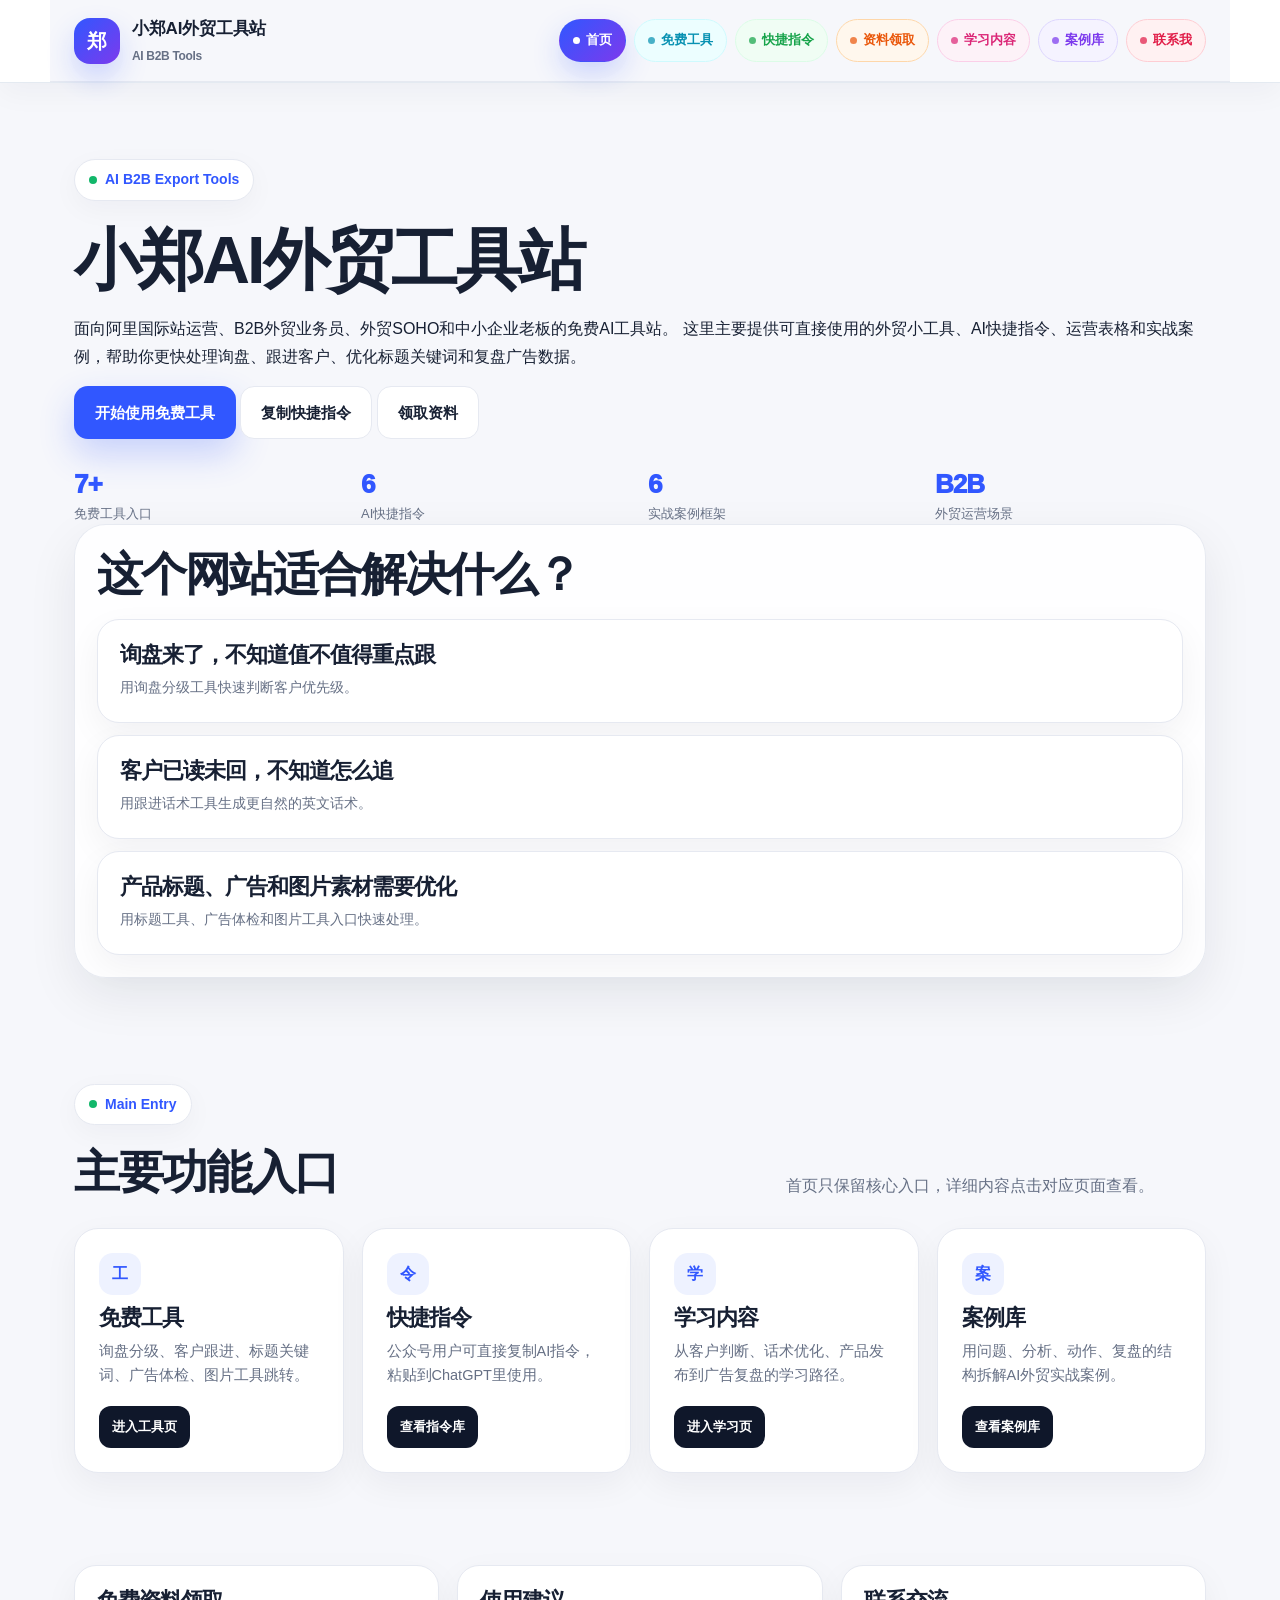
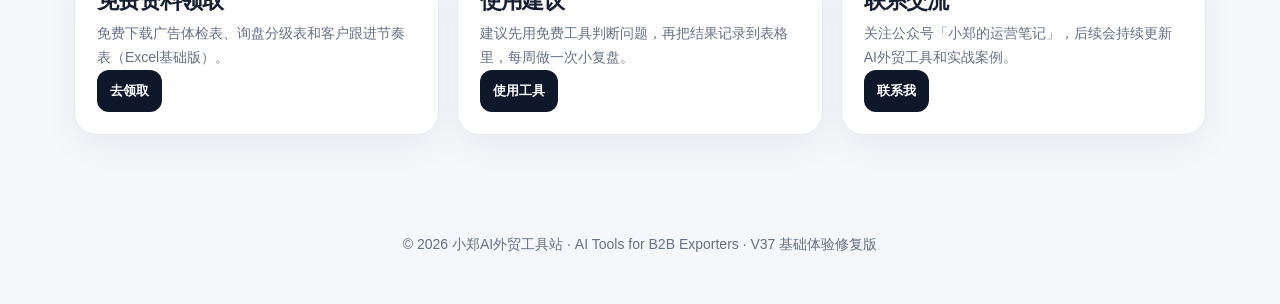
==== commit 4c0ae498: "Add files via upload" ====
--- a/index.html
+++ b/index.html
@@ -1,10 +1,11 @@
 <!DOCTYPE html>
+
 <html lang="zh-CN">
 <head>
-  <meta charset="UTF-8" />
-  <meta name="viewport" content="width=device-width, initial-scale=1.0" />
-  <title>小郑AI外贸工具站 - 首页</title>
-  <style>
+<meta charset="utf-8"/>
+<meta content="width=device-width, initial-scale=1.0" name="viewport"/>
+<title>小郑AI外贸工具站 - 首页</title>
+<style>
 
     :root {
       --bg: #f6f7fb;
@@ -1538,155 +1539,140 @@
   </style>
 </head>
 <body>
-
-  <header>
-    <div class="site nav">
-      <div class="brand">
-        <div class="brand-logo">郑</div>
-        <div>
-          <strong>小郑AI外贸工具站</strong>
-          <span>AI B2B Tools</span>
-        </div>
-      </div>
-      <nav>
-        <a href="index.html" class="active">首页</a>
-        <a href="tools.html">免费工具</a>
-        <a href="prompts.html">快捷指令</a>
-        <a href="resources.html">资料领取</a>
-        <a href="articles.html">学习内容</a>
-        <a href="cases.html">案例库</a>
-        <a href="contact.html">联系我</a>
-      </nav>
-    </div>
-  </header>
-
-
-  <section class="hero">
-    <div class="site hero-wrap">
-      <div>
-        <div class="eyebrow"><span class="dot"></span> AI B2B Export Tools</div>
-        <h1>小郑AI外贸工具站</h1>
-        <p>
+<header>
+<div class="site nav">
+<div class="brand">
+<div class="brand-logo">郑</div>
+<div>
+<strong>小郑AI外贸工具站</strong>
+<span>AI B2B Tools</span>
+</div>
+</div>
+<nav>
+<a class="active" href="index.html">首页</a>
+<a href="tools.html">免费工具</a>
+<a href="prompts.html">快捷指令</a>
+<a href="resources.html">资料领取</a>
+<a href="articles.html">学习内容</a>
+<a href="cases.html">案例库</a>
+<a href="contact.html">联系我</a>
+</nav>
+</div>
+</header>
+<section class="hero">
+<div class="site hero-wrap">
+<div>
+<div class="eyebrow"><span class="dot"></span> AI B2B Export Tools</div>
+<h1>小郑AI外贸工具站</h1>
+<p>
           面向阿里国际站运营、B2B外贸业务员、外贸SOHO和中小企业老板的免费AI工具站。
           这里主要提供可直接使用的外贸小工具、AI快捷指令、运营表格和实战案例，帮助你更快处理询盘、跟进客户、优化标题关键词和复盘广告数据。
         </p>
-        <div class="hero-actions">
-          <a class="btn btn-primary" href="tools.html">开始使用免费工具</a>
-          <a class="btn btn-light" href="prompts.html">复制快捷指令</a>
-          <a class="btn btn-light" href="resources.html">领取资料</a>
-        </div>
-
-        <div class="stats">
-          <div class="stat-card">
-            <div class="stat-number">7+</div>
-            <div class="stat-label">免费工具入口</div>
-          </div>
-          <div class="stat-card">
-            <div class="stat-number">6</div>
-            <div class="stat-label">AI快捷指令</div>
-          </div>
-          <div class="stat-card">
-            <div class="stat-number">6</div>
-            <div class="stat-label">实战案例框架</div>
-          </div>
-          <div class="stat-card">
-            <div class="stat-number">B2B</div>
-            <div class="stat-label">外贸运营场景</div>
-          </div>
-        </div>
-      </div>
-
-      <div class="hero-panel">
-        <h2>这个网站适合解决什么？</h2>
-        <div class="home-mini-grid" style="grid-template-columns:1fr; gap:12px; margin-top:18px;">
-          <div class="home-mini-card">
-            <h3>询盘来了，不知道值不值得重点跟</h3>
-            <p>用询盘分级工具快速判断客户优先级。</p>
-          </div>
-          <div class="home-mini-card">
-            <h3>客户已读未回，不知道怎么追</h3>
-            <p>用跟进话术工具生成更自然的英文话术。</p>
-          </div>
-          <div class="home-mini-card">
-            <h3>产品标题、广告和图片素材需要优化</h3>
-            <p>用标题工具、广告体检和图片工具入口快速处理。</p>
-          </div>
-        </div>
-      </div>
-    </div>
-  </section>
-
-  <section class="home-section">
-    <div class="site">
-      <div class="section-head">
-        <div>
-          <div class="eyebrow"><span class="dot"></span> Main Entry</div>
-          <h2>主要功能入口</h2>
-        </div>
-        <p>首页只保留核心入口，详细内容点击对应页面查看。</p>
-      </div>
-
-      <div class="home-shortcuts">
-        <article class="shortcut-card">
-          <div class="shortcut-icon">工</div>
-          <h3>免费工具</h3>
-          <p>询盘分级、客户跟进、标题关键词、广告体检、图片工具跳转。</p>
-          <a class="mini-btn" href="tools.html">进入工具页</a>
-        </article>
-
-        <article class="shortcut-card">
-          <div class="shortcut-icon">令</div>
-          <h3>快捷指令</h3>
-          <p>公众号用户可直接复制AI指令，粘贴到ChatGPT里使用。</p>
-          <a class="mini-btn" href="prompts.html">查看指令库</a>
-        </article>
-
-        <article class="shortcut-card">
-          <div class="shortcut-icon">学</div>
-          <h3>学习内容</h3>
-          <p>从客户判断、话术优化、产品发布到广告复盘的学习路径。</p>
-          <a class="mini-btn" href="articles.html">进入学习页</a>
-        </article>
-
-        <article class="shortcut-card">
-          <div class="shortcut-icon">案</div>
-          <h3>案例库</h3>
-          <p>用问题、分析、动作、复盘的结构拆解AI外贸实战案例。</p>
-          <a class="mini-btn" href="cases.html">查看案例库</a>
-        </article>
-      </div>
-    </div>
-  </section>
-
-  <section class="home-section" style="padding-top:20px;">
-    <div class="site">
-      <div class="home-mini-grid">
-        <div class="home-mini-card">
-          <h3>免费资料领取</h3>
-          <p>领取广告体检表、询盘分级表、客户跟进节奏表和产品发布检查清单。</p>
-          <div class="card-action"><a class="mini-btn" href="resources.html">去领取</a></div>
-        </div>
-        <div class="home-mini-card">
-          <h3>使用建议</h3>
-          <p>建议先用免费工具判断问题，再把结果记录到表格里，每周做一次小复盘。</p>
-          <div class="card-action"><a class="mini-btn" href="tools.html">使用工具</a></div>
-        </div>
-        <div class="home-mini-card">
-          <h3>联系交流</h3>
-          <p>关注公众号「小郑的运营笔记」，后续会持续更新AI外贸工具和实战案例。</p>
-          <div class="card-action"><a class="mini-btn" href="contact.html">联系我</a></div>
-        </div>
-      </div>
-    </div>
-  </section>
-
-
-  <footer>
-    <div class="site">
-      <p>© 2026 小郑AI外贸工具站 · AI Tools for B2B Exporters · V32 对外引流工具站版</p>
-    </div>
-  </footer>
-
-
+<div class="hero-actions">
+<a class="btn btn-primary" href="tools.html">开始使用免费工具</a>
+<a class="btn btn-light" href="prompts.html">复制快捷指令</a>
+<a class="btn btn-light" href="resources.html">领取资料</a>
+</div>
+<div class="stats">
+<div class="stat-card">
+<div class="stat-number">7+</div>
+<div class="stat-label">免费工具入口</div>
+</div>
+<div class="stat-card">
+<div class="stat-number">6</div>
+<div class="stat-label">AI快捷指令</div>
+</div>
+<div class="stat-card">
+<div class="stat-number">6</div>
+<div class="stat-label">实战案例框架</div>
+</div>
+<div class="stat-card">
+<div class="stat-number">B2B</div>
+<div class="stat-label">外贸运营场景</div>
+</div>
+</div>
+</div>
+<div class="hero-panel">
+<h2>这个网站适合解决什么？</h2>
+<div class="home-mini-grid" style="grid-template-columns:1fr; gap:12px; margin-top:18px;">
+<div class="home-mini-card">
+<h3>询盘来了，不知道值不值得重点跟</h3>
+<p>用询盘分级工具快速判断客户优先级。</p>
+</div>
+<div class="home-mini-card">
+<h3>客户已读未回，不知道怎么追</h3>
+<p>用跟进话术工具生成更自然的英文话术。</p>
+</div>
+<div class="home-mini-card">
+<h3>产品标题、广告和图片素材需要优化</h3>
+<p>用标题工具、广告体检和图片工具入口快速处理。</p>
+</div>
+</div>
+</div>
+</div>
+</section>
+<section class="home-section">
+<div class="site">
+<div class="section-head">
+<div>
+<div class="eyebrow"><span class="dot"></span> Main Entry</div>
+<h2>主要功能入口</h2>
+</div>
+<p>首页只保留核心入口，详细内容点击对应页面查看。</p>
+</div>
+<div class="home-shortcuts">
+<article class="shortcut-card">
+<div class="shortcut-icon">工</div>
+<h3>免费工具</h3>
+<p>询盘分级、客户跟进、标题关键词、广告体检、图片工具跳转。</p>
+<a class="mini-btn" href="tools.html">进入工具页</a>
+</article>
+<article class="shortcut-card">
+<div class="shortcut-icon">令</div>
+<h3>快捷指令</h3>
+<p>公众号用户可直接复制AI指令，粘贴到ChatGPT里使用。</p>
+<a class="mini-btn" href="prompts.html">查看指令库</a>
+</article>
+<article class="shortcut-card">
+<div class="shortcut-icon">学</div>
+<h3>学习内容</h3>
+<p>从客户判断、话术优化、产品发布到广告复盘的学习路径。</p>
+<a class="mini-btn" href="articles.html">进入学习页</a>
+</article>
+<article class="shortcut-card">
+<div class="shortcut-icon">案</div>
+<h3>案例库</h3>
+<p>用问题、分析、动作、复盘的结构拆解AI外贸实战案例。</p>
+<a class="mini-btn" href="cases.html">查看案例库</a>
+</article>
+</div>
+</div>
+</section>
+<section class="home-section" style="padding-top:20px;">
+<div class="site">
+<div class="home-mini-grid">
+<div class="home-mini-card">
+<h3>免费资料领取</h3>
+<p>免费下载广告体检表、询盘分级表和客户跟进节奏表（Excel基础版）。</p>
+<div class="card-action"><a class="mini-btn" href="resources.html">去领取</a></div>
+</div>
+<div class="home-mini-card">
+<h3>使用建议</h3>
+<p>建议先用免费工具判断问题，再把结果记录到表格里，每周做一次小复盘。</p>
+<div class="card-action"><a class="mini-btn" href="tools.html">使用工具</a></div>
+</div>
+<div class="home-mini-card">
+<h3>联系交流</h3>
+<p>关注公众号「小郑的运营笔记」，后续会持续更新AI外贸工具和实战案例。</p>
+<div class="card-action"><a class="mini-btn" href="contact.html">联系我</a></div>
+</div>
+</div>
+</div>
+</section>
+<footer>
+<div class="site">
+<p>© 2026 小郑AI外贸工具站 · AI Tools for B2B Exporters · V37 基础体验修复版</p>
+</div>
+</footer>
 </body>
 </html>
